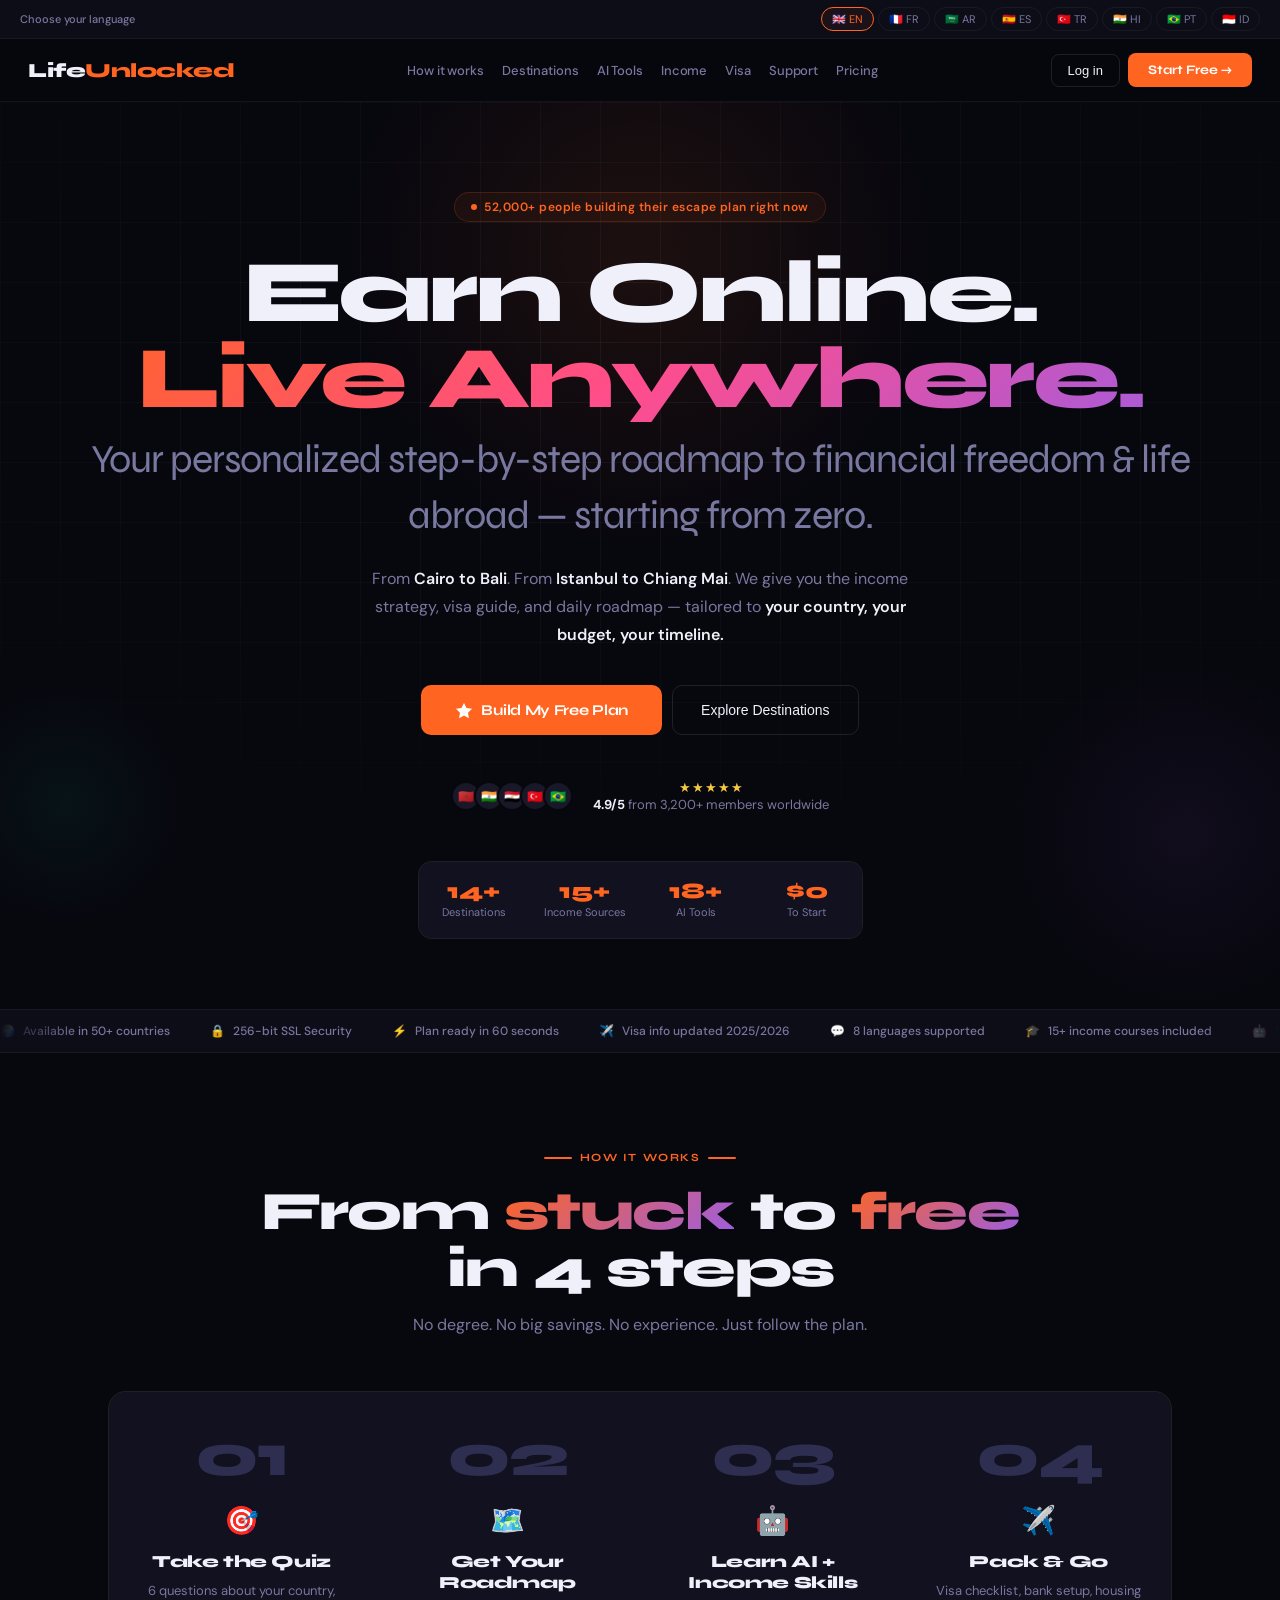
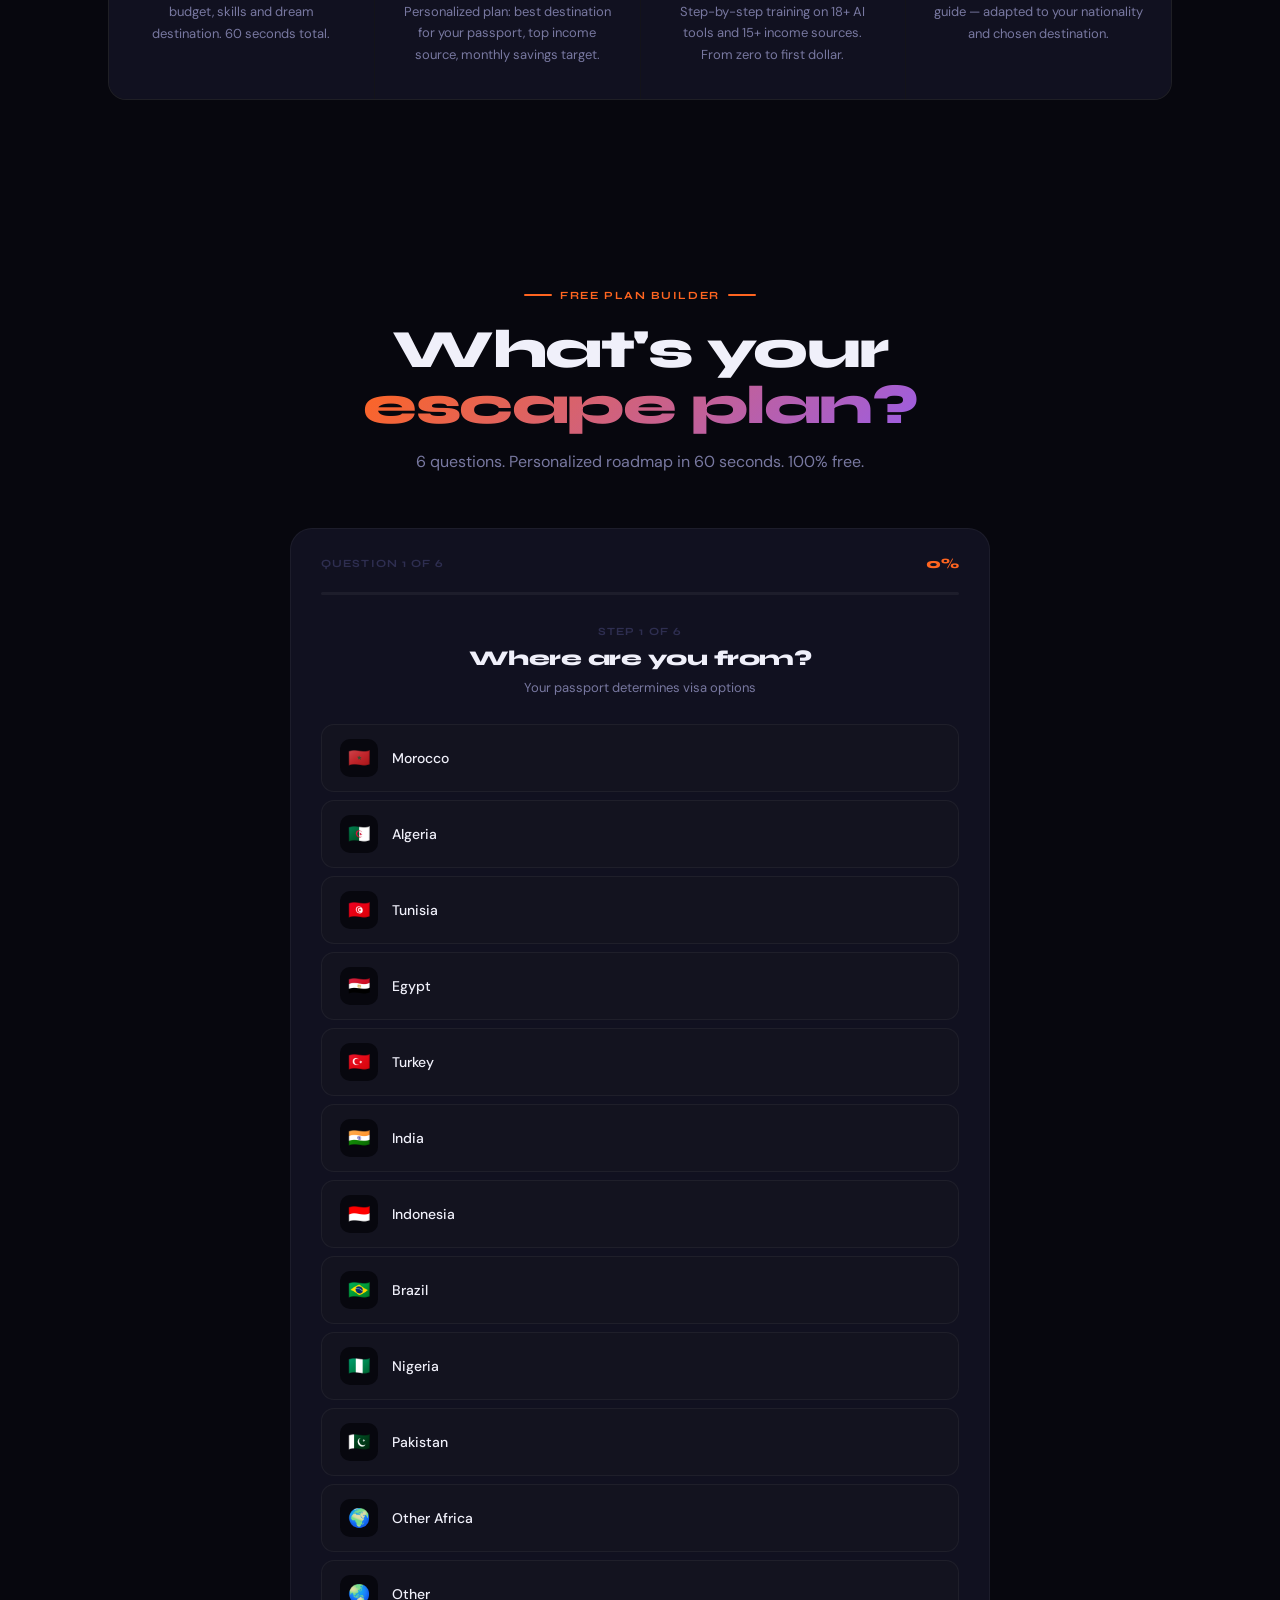
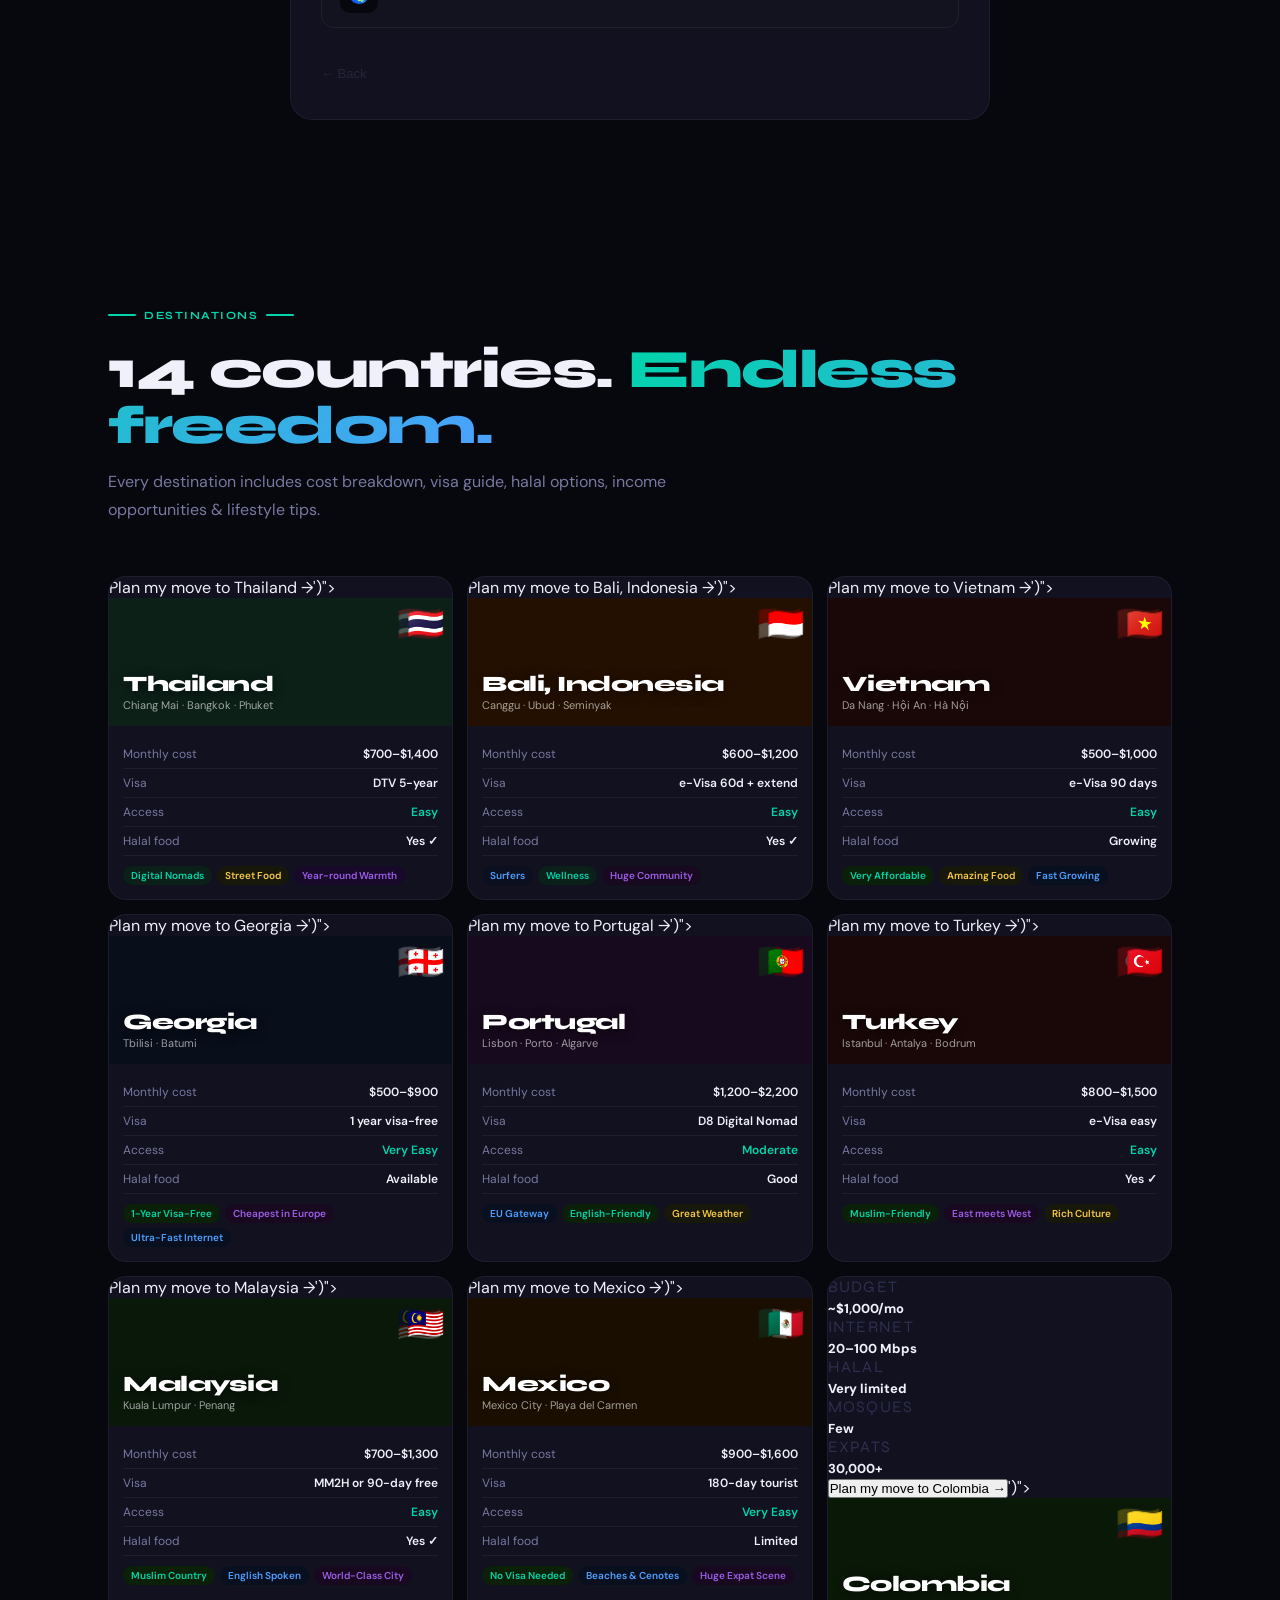
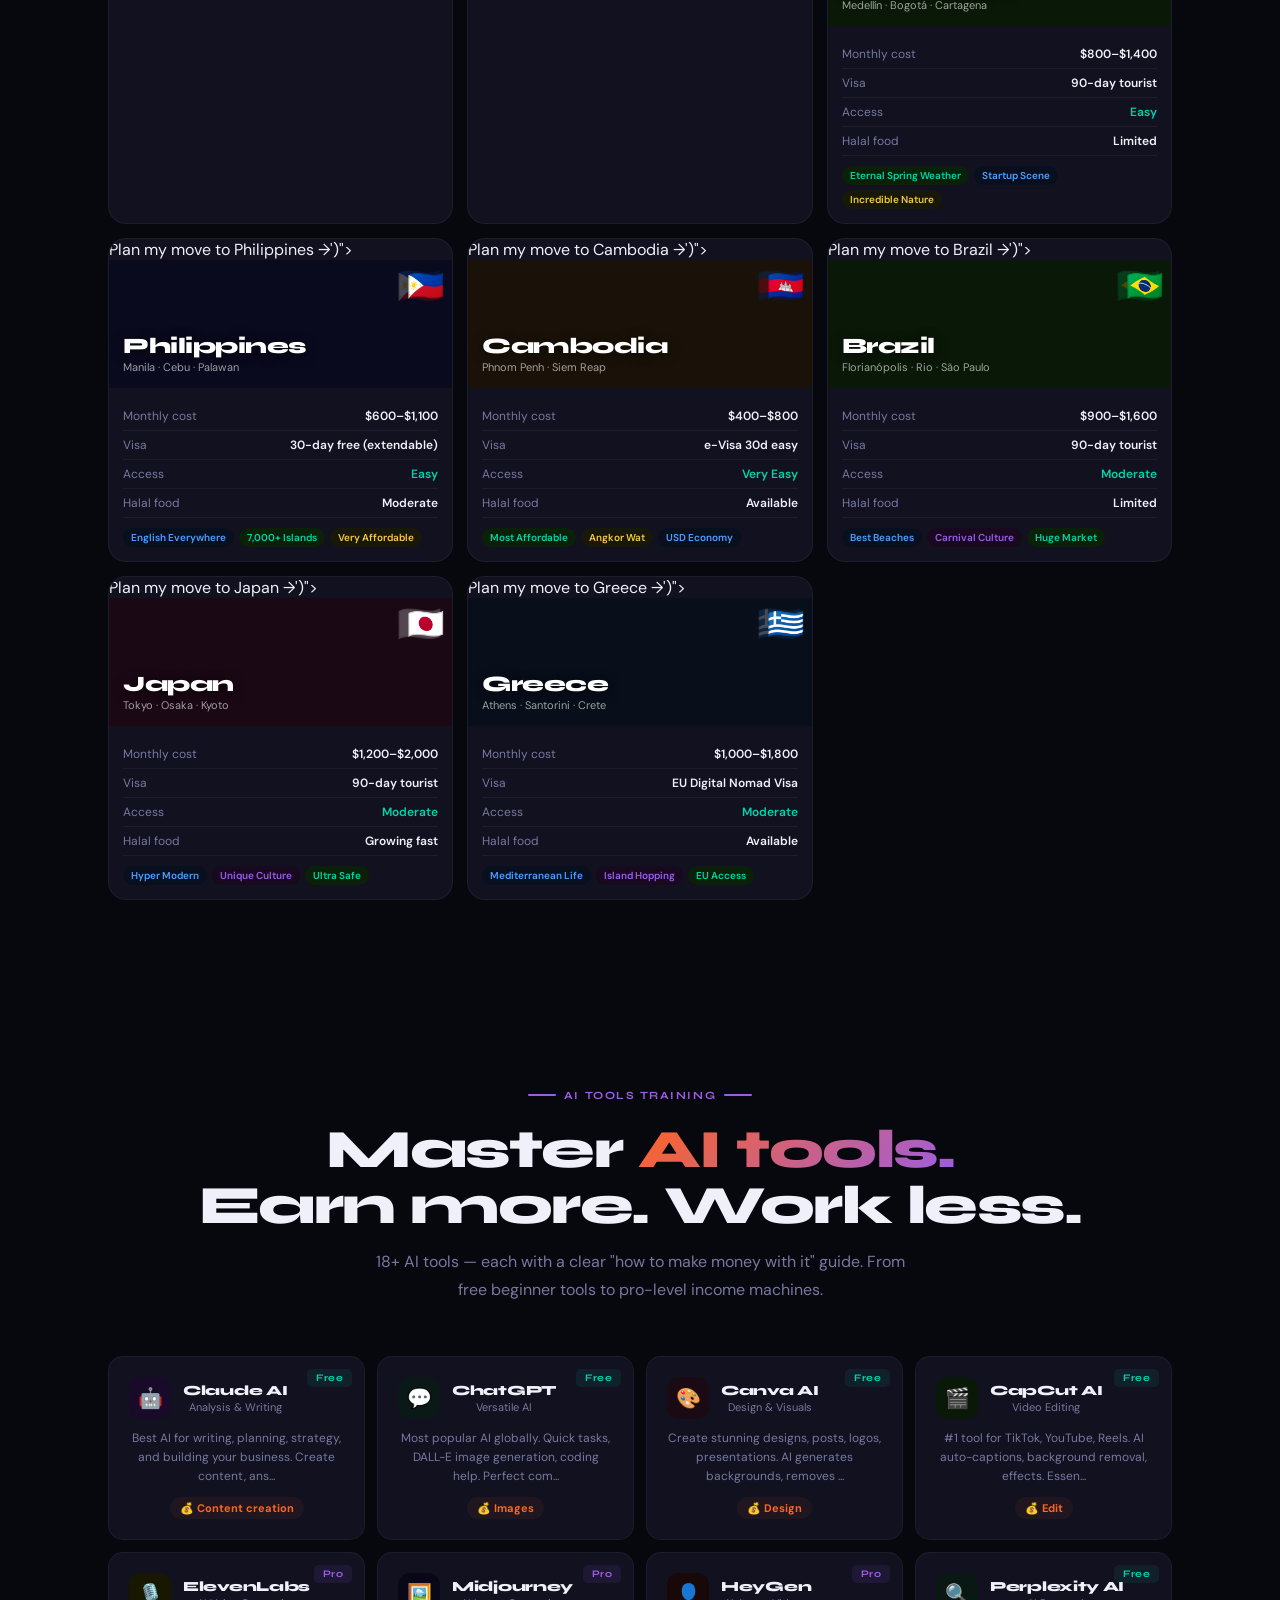
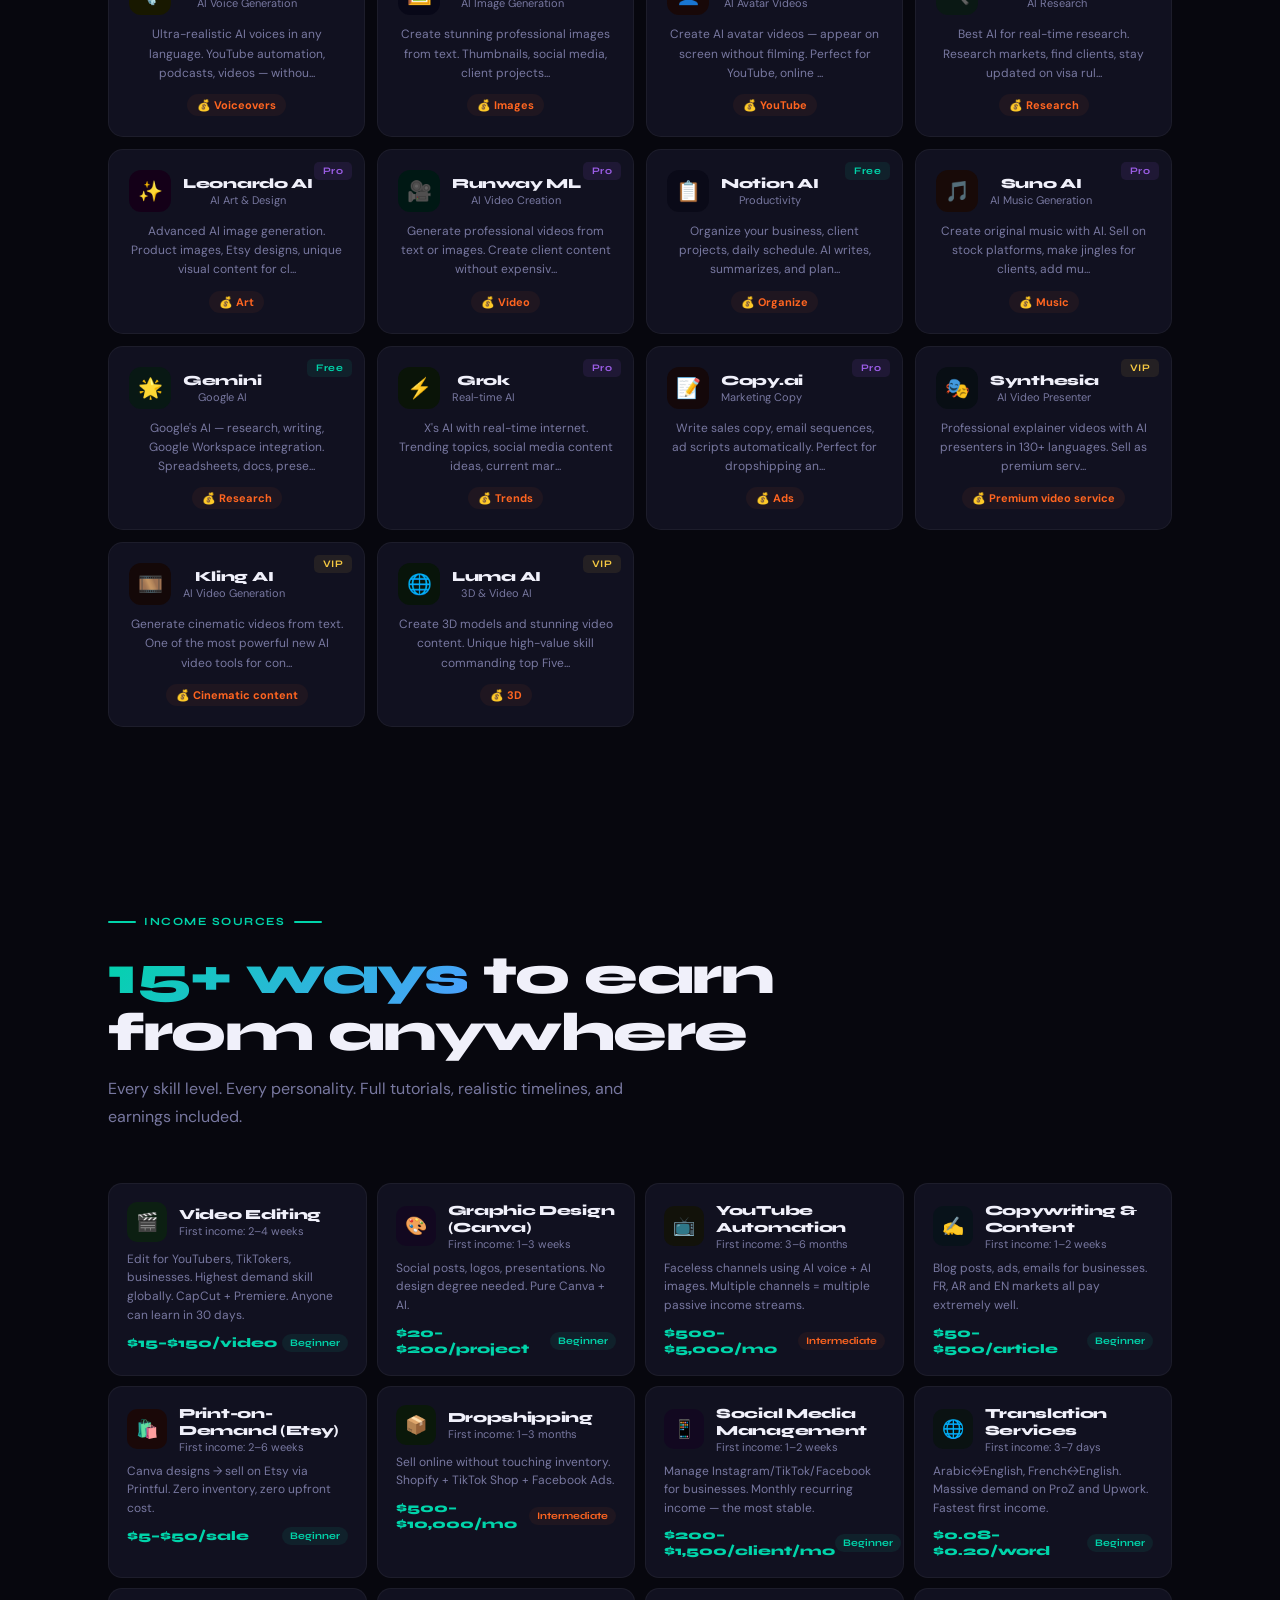
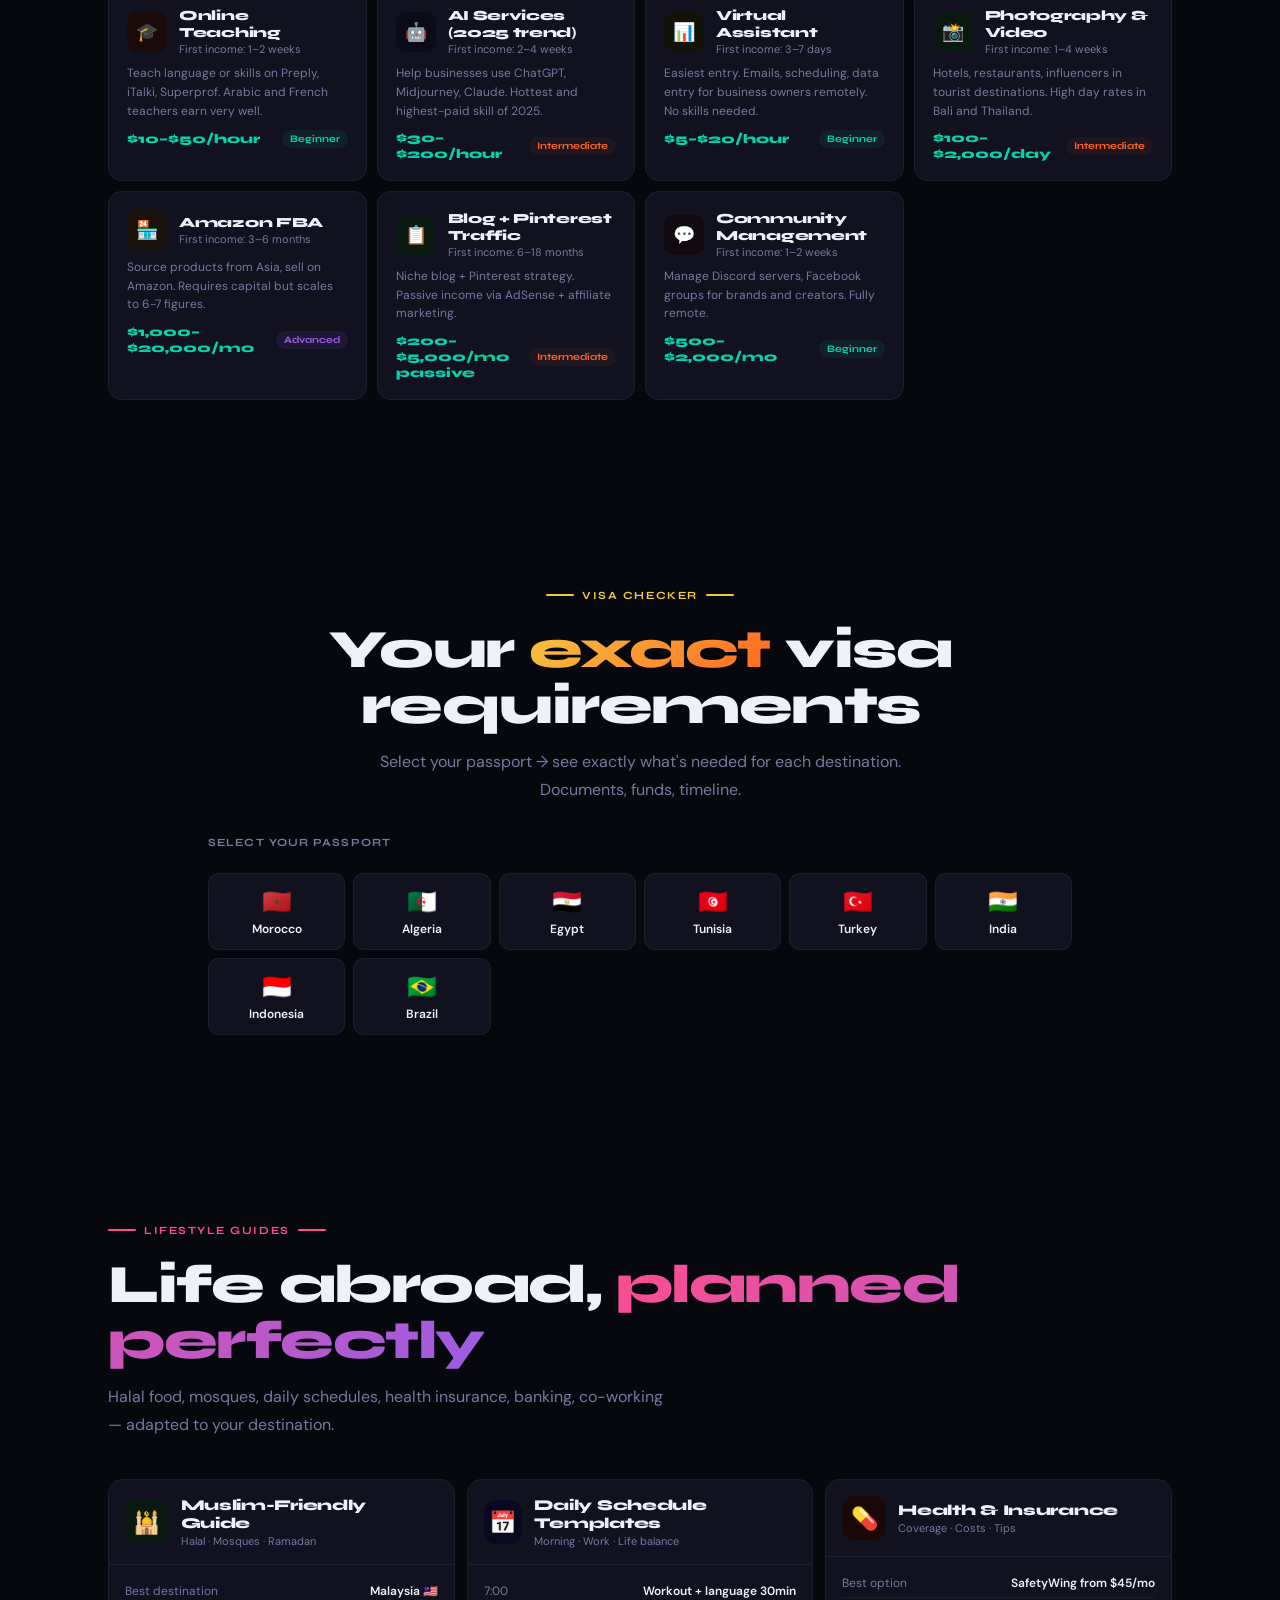
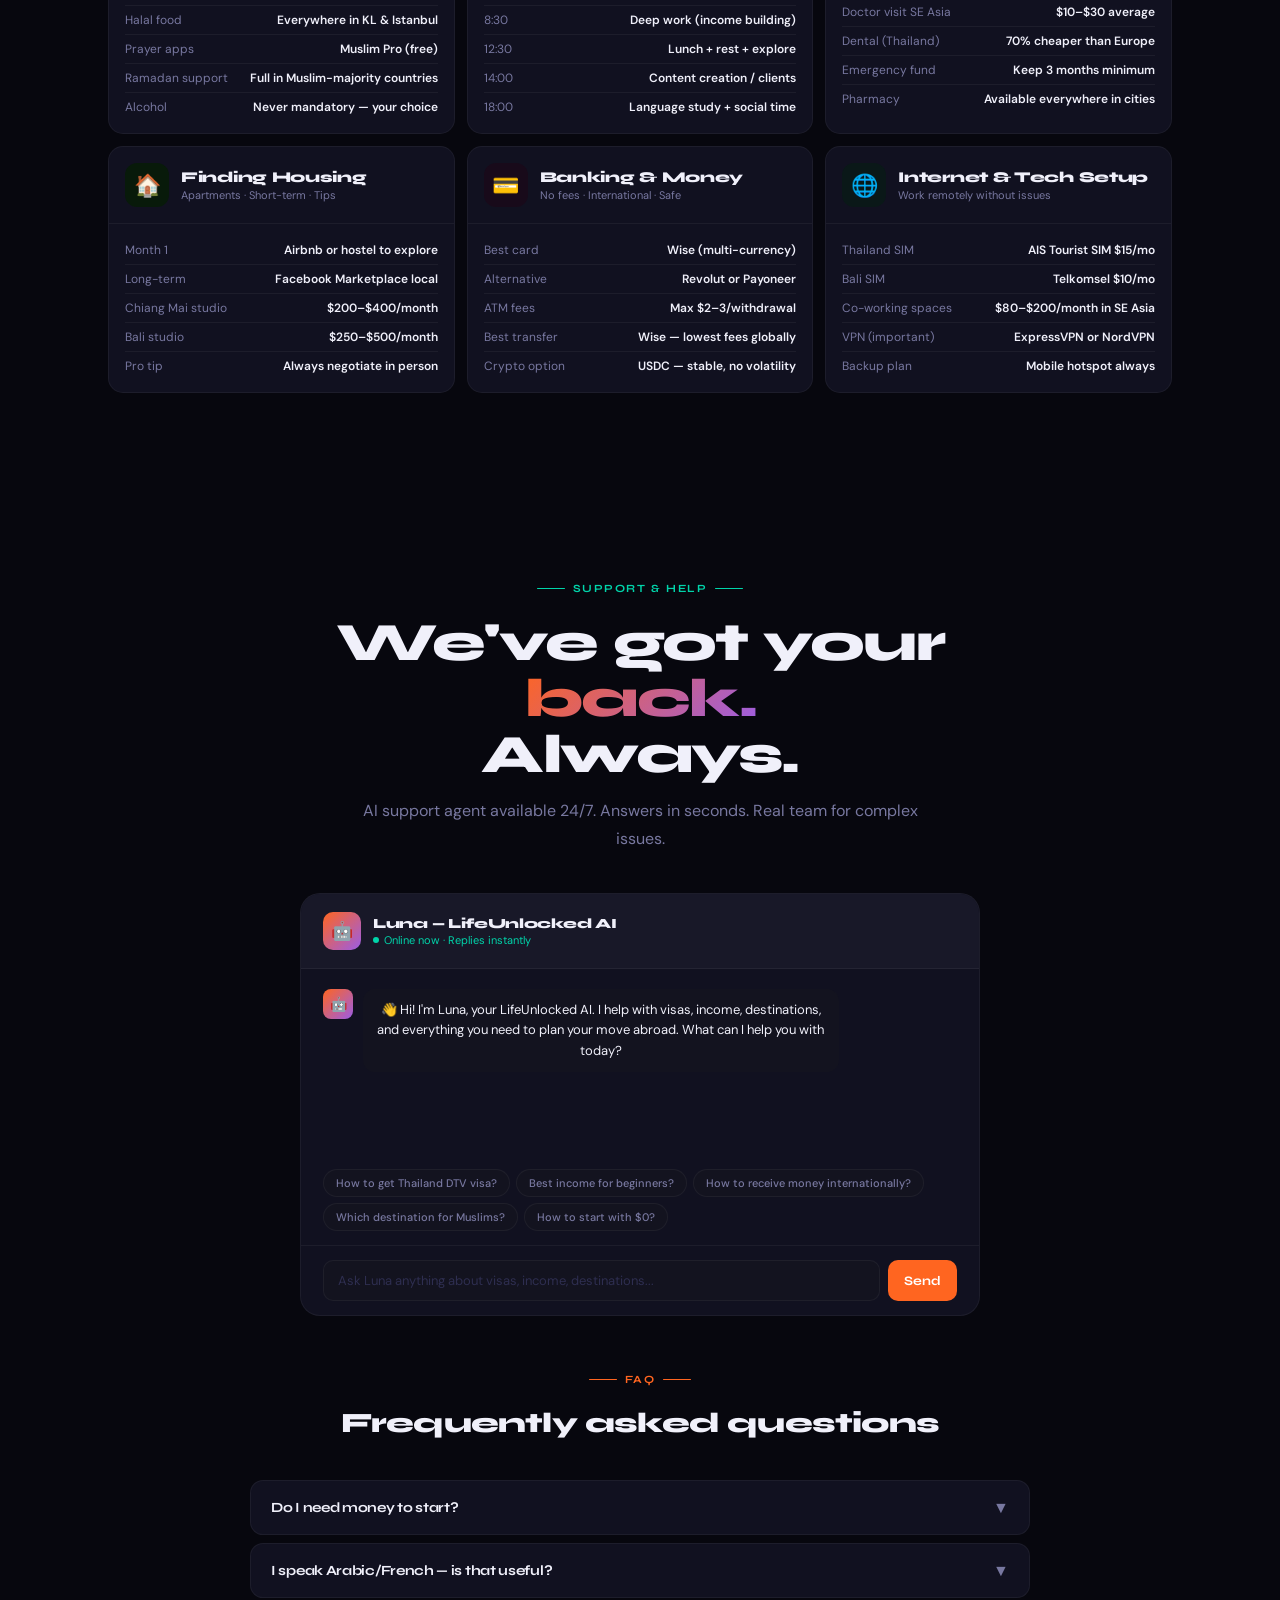
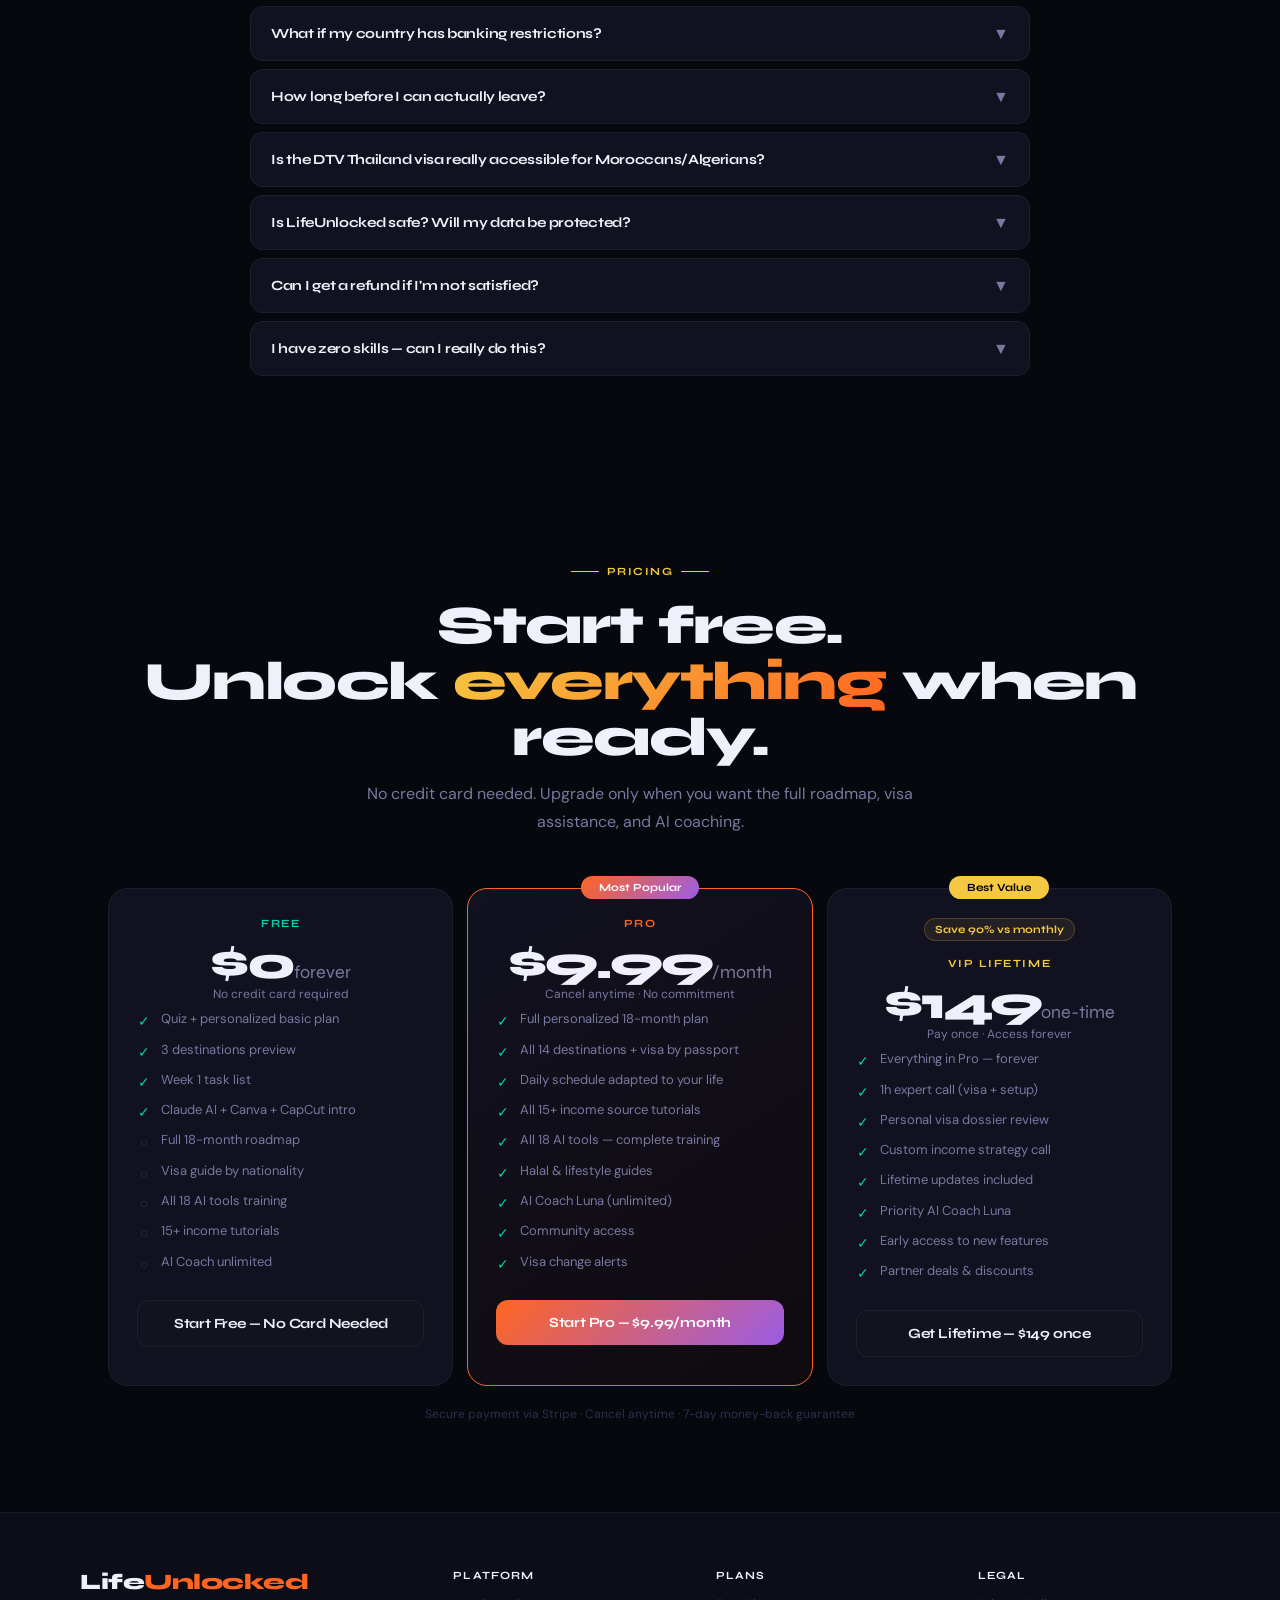
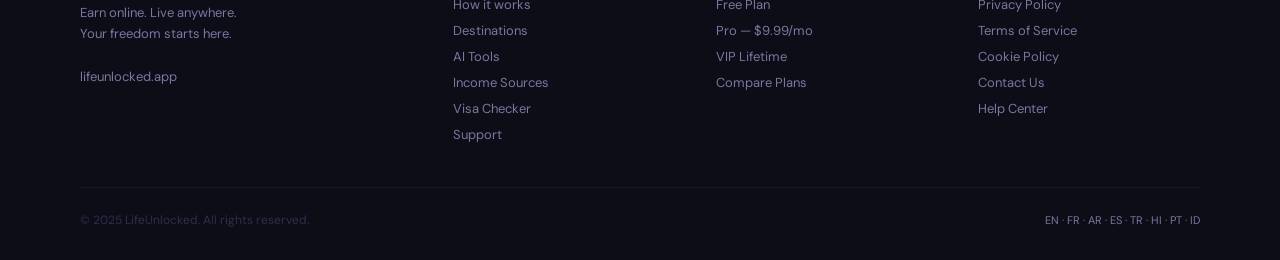
==== index.html @ cdf13550 "Add files via upload" ====
<!DOCTYPE html>
<html lang="en">
<head>
<meta charset="UTF-8">
<meta name="viewport" content="width=device-width, initial-scale=1.0, maximum-scale=1.0">
<title>LifeUnlocked — Earn Online. Live Anywhere.</title>
<link href="https://fonts.googleapis.com/css2?family=Syne:wght@400;500;600;700;800&family=DM+Sans:ital,wght@0,300;0,400;0,500;0,600;1,400&display=swap" rel="stylesheet">
<style>
:root{
--bg:#07070e;--bg2:#0d0d18;--bg3:#13131f;--card:#111120;--card2:#181828;
--b1:rgba(255,255,255,0.05);--b2:rgba(255,255,255,0.1);--b3:rgba(255,255,255,0.18);
--tx:#f0f0fa;--mu:#7878a0;--fa:#2e2e50;
--or:#ff6520;--or2:#e04a00;--or3:rgba(255,101,32,0.1);--or4:rgba(255,101,32,0.06);
--pu:#9b5de5;--pu2:#7c3aed;--pu3:rgba(155,93,229,0.1);
--te:#00d4aa;--te3:rgba(0,212,170,0.08);
--go:#f5c842;--go3:rgba(245,200,66,0.08);
--pk:#ff4d8d;--pk3:rgba(255,77,141,0.08);
--bl:#4d9fff;--bl3:rgba(77,159,255,0.08);
}
*{box-sizing:border-box;margin:0;padding:0;-webkit-tap-highlight-color:transparent}
html{scroll-behavior:smooth}
body{font-family:'DM Sans',sans-serif;background:var(--bg);color:var(--tx);overflow-x:hidden}
::selection{background:var(--or);color:#fff}
::-webkit-scrollbar{width:3px}::-webkit-scrollbar-track{background:var(--bg)}::-webkit-scrollbar-thumb{background:var(--or);border-radius:2px}

@keyframes up{from{opacity:0;transform:translateY(20px)}to{opacity:1;transform:translateY(0)}}
@keyframes pulse{0%,100%{opacity:1;transform:scale(1)}50%{opacity:.5;transform:scale(.94)}}
@keyframes glow{0%,100%{box-shadow:0 0 20px rgba(255,101,32,.25)}50%{box-shadow:0 0 50px rgba(255,101,32,.55)}}
@keyframes scroll{to{transform:translateX(-50%)}}
@keyframes float{0%,100%{transform:translateY(0)}50%{transform:translateY(-6px)}}
@keyframes fadeIn{from{opacity:0}to{opacity:1}}

/* ── LANG BAR ── */
.lb{background:var(--bg2);border-bottom:.5px solid var(--b1);padding:7px 20px;display:flex;align-items:center;justify-content:space-between;gap:8px;flex-wrap:wrap}
.lb-l{font-size:11px;color:var(--mu);font-weight:500}
.lb-btns{display:flex;gap:4px;flex-wrap:wrap}
.lb-btn{background:transparent;border:.5px solid var(--b1);color:var(--mu);padding:4px 10px;border-radius:20px;font-size:11px;cursor:pointer;transition:all .2s;font-family:'DM Sans',sans-serif}
.lb-btn:hover,.lb-btn.on{border-color:var(--or);color:var(--or);background:var(--or4)}

/* ── NAV ── */
nav{position:sticky;top:0;z-index:100;background:rgba(7,7,14,.92);backdrop-filter:blur(24px);border-bottom:.5px solid var(--b1);padding:14px 28px;display:flex;align-items:center;justify-content:space-between;gap:16px}
.n-logo{font-family:'Syne',sans-serif;font-size:20px;font-weight:800;cursor:pointer;letter-spacing:-.5px}
.n-logo .life{color:var(--tx)}.n-logo .ul{color:var(--or)}
.n-links{display:flex;gap:18px}
.n-links a{font-size:13px;color:var(--mu);text-decoration:none;font-weight:500;transition:color .2s;letter-spacing:-.1px}
.n-links a:hover{color:var(--tx)}
.n-right{display:flex;gap:8px;align-items:center}
.n-login{background:transparent;border:.5px solid var(--b2);color:var(--tx);padding:8px 16px;border-radius:8px;font-size:13px;cursor:pointer;font-weight:500;transition:all .2s}
.n-login:hover{border-color:var(--or);color:var(--or)}
.n-cta{background:var(--or);color:#fff;border:none;padding:9px 20px;border-radius:8px;font-size:13px;font-weight:700;cursor:pointer;transition:all .2s;font-family:'Syne',sans-serif;animation:glow 3s infinite}
.n-cta:hover{background:var(--or2);transform:translateY(-1px)}

/* ── HERO ── */
.hero{padding:90px 28px 70px;text-align:center;position:relative;overflow:hidden;min-height:88vh;display:flex;flex-direction:column;align-items:center;justify-content:center}
.h-orb1{position:absolute;width:600px;height:600px;border-radius:50%;background:radial-gradient(circle,rgba(255,101,32,.09) 0%,transparent 70%);top:-150px;left:50%;transform:translateX(-50%);pointer-events:none}
.h-orb2{position:absolute;width:350px;height:350px;border-radius:50%;background:radial-gradient(circle,rgba(155,93,229,.07) 0%,transparent 70%);bottom:0;right:-80px;pointer-events:none}
.h-orb3{position:absolute;width:250px;height:250px;border-radius:50%;background:radial-gradient(circle,rgba(0,212,170,.06) 0%,transparent 70%);bottom:80px;left:-60px;pointer-events:none}
.h-grid{position:absolute;inset:0;background-image:linear-gradient(var(--b1) 1px,transparent 1px),linear-gradient(90deg,var(--b1) 1px,transparent 1px);background-size:60px 60px;mask-image:radial-gradient(ellipse 80% 60% at 50% 30%,black,transparent);pointer-events:none}

.h-badge{display:inline-flex;align-items:center;gap:7px;background:var(--or4);border:.5px solid rgba(255,101,32,.18);padding:6px 16px;border-radius:50px;font-size:12px;color:var(--or);font-weight:600;margin-bottom:28px;animation:up .5s ease both;letter-spacing:.04em}
.h-dot{width:6px;height:6px;border-radius:50%;background:var(--or);animation:pulse 2s infinite}

/* HERO HEADLINE — Big gradient display type */
.h-h1{font-family:'Syne',sans-serif;font-size:clamp(46px,8vw,88px);font-weight:800;line-height:.98;letter-spacing:-3px;margin-bottom:22px;animation:up .5s .1s ease both;position:relative;z-index:1}
.h-h1 .w1{display:block;color:var(--tx)}
.h-h1 .w2{display:block;background:linear-gradient(135deg,var(--or) 0%,var(--pk) 50%,var(--pu) 100%);-webkit-background-clip:text;-webkit-text-fill-color:transparent;background-clip:text}
.h-h1 .w3{display:block;font-size:.45em;font-weight:400;color:var(--mu);letter-spacing:-1px;margin-top:10px;-webkit-text-fill-color:var(--mu);line-height:1.4}

.h-sub{font-size:16px;color:var(--mu);line-height:1.75;max-width:560px;margin:0 auto 36px;animation:up .5s .2s ease both;position:relative;z-index:1}
.h-sub strong{color:var(--tx);font-weight:600}

.h-btns{display:flex;gap:10px;justify-content:center;flex-wrap:wrap;margin-bottom:44px;animation:up .5s .3s ease both;position:relative;z-index:1}
.btn-or{background:var(--or);color:#fff;border:none;padding:16px 34px;border-radius:10px;font-size:15px;font-weight:700;cursor:pointer;font-family:'Syne',sans-serif;letter-spacing:-.3px;transition:all .25s;display:inline-flex;align-items:center;gap:8px}
.btn-or:hover{background:var(--or2);transform:translateY(-2px)}
.btn-ghost{background:transparent;color:var(--tx);border:.5px solid var(--b2);padding:16px 28px;border-radius:10px;font-size:14px;font-weight:500;cursor:pointer;transition:all .25s}
.btn-ghost:hover{border-color:var(--or);color:var(--or);background:var(--or4)}

.h-proof{display:flex;align-items:center;justify-content:center;gap:20px;flex-wrap:wrap;margin-bottom:48px;animation:up .5s .4s ease both;position:relative;z-index:1}
.avs{display:flex}.av{width:30px;height:30px;border-radius:50%;border:2px solid var(--bg);margin-left:-7px;font-size:13px;display:flex;align-items:center;justify-content:center;background:var(--card2)}.av:first-child{margin-left:0}
.proof-t{font-size:13px;color:var(--mu)}.proof-t strong{color:var(--tx)}
.stars{color:var(--go);font-size:13px;letter-spacing:1px}

.h-stats{display:grid;grid-template-columns:repeat(4,1fr);gap:1px;background:var(--b1);border:.5px solid var(--b1);border-radius:14px;overflow:hidden;max-width:580px;margin:0 auto;animation:up .5s .5s ease both;position:relative;z-index:1}
.hs{background:var(--card);padding:18px 14px;text-align:center}
.hs-n{font-family:'Syne',sans-serif;font-size:22px;font-weight:800;color:var(--or);line-height:1}
.hs-l{font-size:11px;color:var(--mu);margin-top:3px;line-height:1.3}

/* ── TRUST SCROLL ── */
.ts-wrap{background:var(--bg2);border-top:.5px solid var(--b1);border-bottom:.5px solid var(--b1);padding:13px 0;overflow:hidden;position:relative}
.ts-wrap::before,.ts-wrap::after{content:'';position:absolute;top:0;bottom:0;width:80px;z-index:2}
.ts-wrap::before{left:0;background:linear-gradient(90deg,var(--bg2),transparent)}
.ts-wrap::after{right:0;background:linear-gradient(-90deg,var(--bg2),transparent)}
.ts-inner{display:flex;gap:40px;animation:scroll 25s linear infinite;width:max-content}
.ts-item{display:flex;align-items:center;gap:8px;font-size:12px;color:var(--mu);white-space:nowrap;font-weight:500}

/* ── SECTIONS ── */
.sec{padding:90px 28px;max-width:1120px;margin:0 auto}
.sec-c{text-align:center}

/* SECTION LABELS — custom styled */
.sec-label{display:inline-flex;align-items:center;gap:8px;margin-bottom:20px}
.sec-label-line{width:28px;height:1.5px;background:currentColor;border-radius:1px}
.sec-label-text{font-family:'Syne',sans-serif;font-size:11px;font-weight:700;letter-spacing:.14em;text-transform:uppercase}
.sl-or{color:var(--or)}.sl-te{color:var(--te)}.sl-pu{color:var(--pu)}.sl-go{color:var(--go)}.sl-pk{color:var(--pk)}

/* SECTION HEADINGS — display style */
.sec-h{font-family:'Syne',sans-serif;font-size:clamp(32px,5vw,54px);font-weight:800;line-height:1.04;letter-spacing:-1.5px;color:var(--tx);margin-bottom:14px}
.sec-h em{font-style:normal;background:linear-gradient(135deg,var(--or),var(--pu));-webkit-background-clip:text;-webkit-text-fill-color:transparent;background-clip:text}
.sec-h .te{background:linear-gradient(135deg,var(--te),var(--bl));-webkit-background-clip:text;-webkit-text-fill-color:transparent;background-clip:text}
.sec-h .go{background:linear-gradient(135deg,var(--go),var(--or));-webkit-background-clip:text;-webkit-text-fill-color:transparent;background-clip:text}
.sec-h .pk{background:linear-gradient(135deg,var(--pk),var(--pu));-webkit-background-clip:text;-webkit-text-fill-color:transparent;background-clip:text}
.sec-sub{font-size:16px;color:var(--mu);line-height:1.75;max-width:560px}
.sec-sub.c{margin:0 auto}

/* ── HOW IT WORKS ── */
.steps{display:grid;grid-template-columns:repeat(auto-fit,minmax(220px,1fr));gap:1px;margin-top:52px;background:var(--b1);border:.5px solid var(--b1);border-radius:18px;overflow:hidden}
.step{background:var(--card);padding:34px 26px;position:relative;overflow:hidden;transition:background .3s}
.step::after{content:'';position:absolute;top:0;left:0;right:0;height:2px;background:linear-gradient(90deg,var(--or),var(--pu));opacity:0;transition:opacity .3s}
.step:hover{background:var(--card2)}.step:hover::after{opacity:1}
.step-idx{font-family:'Syne',sans-serif;font-size:60px;font-weight:800;color:var(--fa);line-height:1;margin-bottom:16px;letter-spacing:-2px}
.step-ico{font-size:28px;margin-bottom:12px;display:block;animation:float 4s ease-in-out infinite}
.step-t{font-family:'Syne',sans-serif;font-size:17px;font-weight:800;color:var(--tx);margin-bottom:8px;letter-spacing:-.4px}
.step-d{font-size:13px;color:var(--mu);line-height:1.65}

/* ── QUIZ ── */
.q-shell{background:var(--card);border:.5px solid var(--b1);border-radius:22px;overflow:hidden;margin-top:52px;max-width:700px;margin-left:auto;margin-right:auto}
.q-top{padding:26px 30px 0}
.q-prog-wrap{height:3px;background:var(--b1);border-radius:2px;margin-top:20px}
.q-prog-fill{height:100%;background:linear-gradient(90deg,var(--or),var(--pu));border-radius:2px;transition:width .4s}
.q-body{padding:30px}
.q-step-lbl{font-family:'Syne',sans-serif;font-size:11px;font-weight:700;color:var(--fa);text-transform:uppercase;letter-spacing:.1em;margin-bottom:8px}
.q-text{font-family:'Syne',sans-serif;font-size:21px;font-weight:800;color:var(--tx);line-height:1.25;margin-bottom:6px;letter-spacing:-.5px}
.q-hint{font-size:13px;color:var(--mu);margin-bottom:26px;line-height:1.5}
.q-opts{display:grid;gap:8px}
.q-opt{background:var(--bg3);border:.5px solid var(--b1);border-radius:13px;padding:14px 18px;display:flex;align-items:center;gap:14px;cursor:pointer;text-align:left;color:var(--tx);font-size:14px;font-weight:500;transition:all .2s;font-family:'DM Sans',sans-serif;width:100%}
.q-opt:hover{border-color:var(--or);background:var(--or4)}
.q-opt.sel{border-color:var(--or);background:var(--or4);color:var(--or)}
.q-ico{width:38px;height:38px;border-radius:10px;background:var(--bg);display:flex;align-items:center;justify-content:center;font-size:18px;min-width:38px;transition:background .2s}
.q-opt.sel .q-ico{background:var(--or3)}
.q-foot{padding:0 30px 30px;display:flex;align-items:center;justify-content:space-between}
.q-back-btn{background:transparent;border:none;color:var(--mu);font-size:13px;cursor:pointer;font-weight:500;padding:8px 0;transition:color .2s}
.q-back-btn:hover{color:var(--tx)}

/* ── RESULT ── */
.res-shell{background:var(--card);border:.5px solid var(--b1);border-radius:22px;overflow:hidden;margin-top:52px;max-width:700px;margin-left:auto;margin-right:auto}
.res-top{padding:26px 30px;display:flex;align-items:center;gap:16px;background:linear-gradient(135deg,rgba(255,101,32,.15),rgba(155,93,229,.1));border-bottom:.5px solid var(--b1)}
.res-ico{width:54px;height:54px;border-radius:14px;background:var(--or3);border:.5px solid rgba(255,101,32,.2);display:flex;align-items:center;justify-content:center;font-size:24px}
.res-h{font-family:'Syne',sans-serif;font-size:20px;font-weight:800;color:var(--tx);letter-spacing:-.4px}
.res-sh{font-size:13px;color:var(--mu);margin-top:2px}
.res-body{padding:26px 30px}
.res-grid{display:grid;grid-template-columns:1fr 1fr;gap:10px;margin-bottom:22px}
.ri{background:var(--bg3);border-radius:12px;padding:14px}
.ri-l{font-size:10px;color:var(--fa);text-transform:uppercase;letter-spacing:.1em;font-weight:700;margin-bottom:5px;font-family:'Syne',sans-serif}
.ri-v{font-family:'Syne',sans-serif;font-size:14px;font-weight:800;color:var(--tx);letter-spacing:-.3px}
.ri-v.ok{color:var(--te)}
.acts-t{font-family:'Syne',sans-serif;font-size:11px;font-weight:700;color:var(--mu);text-transform:uppercase;letter-spacing:.1em;margin-bottom:10px}
.act{display:flex;align-items:flex-start;gap:12px;padding:11px;background:var(--bg3);border-radius:11px;margin-bottom:7px}
.act-n{width:24px;height:24px;border-radius:7px;background:var(--or3);color:var(--or);font-size:12px;font-weight:800;display:flex;align-items:center;justify-content:center;min-width:24px;font-family:'Syne',sans-serif}
.act-t{font-size:13px;color:var(--mu);line-height:1.5}
.unlock{background:var(--pu3);border:.5px solid rgba(155,93,229,.2);border-radius:14px;padding:22px;margin-top:22px}
.unlock-t{font-family:'Syne',sans-serif;font-size:16px;font-weight:800;color:var(--pu);margin-bottom:4px;letter-spacing:-.4px}
.unlock-sub{font-size:13px;color:var(--mu);margin-bottom:16px;line-height:1.55}

/* ── DESTINATIONS ── */
.dg{display:grid;grid-template-columns:repeat(auto-fill,minmax(290px,1fr));gap:14px;margin-top:52px}
.dc{background:var(--card);border:.5px solid var(--b1);border-radius:18px;overflow:hidden;cursor:pointer;transition:all .3s}
.dc:hover{border-color:var(--b2);transform:translateY(-4px)}
.dc-img{height:128px;display:flex;align-items:flex-end;padding:14px;position:relative;overflow:hidden}
.dc-f{position:absolute;right:10px;top:8px;font-size:36px;line-height:1;opacity:.25}
.dc-fm{position:absolute;right:8px;top:6px;font-size:30px}
.dc-name{font-family:'Syne',sans-serif;font-size:22px;font-weight:800;color:#fff;text-shadow:0 2px 12px rgba(0,0,0,.6);position:relative;z-index:1;letter-spacing:-.5px}
.dc-city{font-size:11px;color:rgba(255,255,255,.6);margin-top:1px}
.dc-body{padding:14px}
.dc-row{display:flex;justify-content:space-between;padding:6px 0;border-bottom:.5px solid var(--b1);font-size:12px}
.dc-row:last-of-type{border:none;padding-bottom:0}
.dc-l{color:var(--mu)}.dc-r{color:var(--tx);font-weight:600}.dc-r.ok{color:var(--te)}
.dc-tags{display:flex;gap:5px;flex-wrap:wrap;margin-top:10px}
.dtag{font-size:10px;padding:3px 8px;border-radius:20px;font-weight:600}

/* ── AI TOOLS ── */
.ag{display:grid;grid-template-columns:repeat(auto-fill,minmax(250px,1fr));gap:12px;margin-top:52px}
.ac{background:var(--card);border:.5px solid var(--b1);border-radius:15px;padding:20px;transition:all .25s;cursor:pointer;position:relative;overflow:hidden}
.ac::before{content:'';position:absolute;inset:0;opacity:0;background:linear-gradient(135deg,var(--or4),var(--pu3));transition:opacity .3s;pointer-events:none}
.ac:hover{border-color:var(--b2);transform:translateY(-2px)}.ac:hover::before{opacity:1}
.ac-plan{position:absolute;top:12px;right:12px;font-size:10px;font-weight:700;padding:3px 9px;border-radius:5px;z-index:1;font-family:'Syne',sans-serif;letter-spacing:.04em}
.pl-free{background:var(--te3);color:var(--te)}.pl-pro{background:var(--pu3);color:var(--pu)}.pl-vip{background:var(--go3);color:var(--go)}
.ac-top{display:flex;align-items:center;gap:12px;margin-bottom:10px;position:relative;z-index:1}
.ac-ico{width:42px;height:42px;border-radius:12px;display:flex;align-items:center;justify-content:center;font-size:20px;min-width:42px}
.ac-name{font-family:'Syne',sans-serif;font-size:14px;font-weight:800;color:var(--tx);letter-spacing:-.3px}
.ac-cat{font-size:11px;color:var(--mu);margin-top:1px}
.ac-desc{font-size:12px;color:var(--mu);line-height:1.6;margin-bottom:10px;position:relative;z-index:1}
.ac-earn{font-size:11px;font-weight:700;color:var(--or);background:var(--or4);padding:4px 10px;border-radius:20px;display:inline-block;position:relative;z-index:1}

/* ── INCOME ── */
.ig{display:grid;grid-template-columns:repeat(auto-fill,minmax(255px,1fr));gap:10px;margin-top:52px}
.ic{background:var(--card);border:.5px solid var(--b1);border-radius:14px;padding:18px;transition:all .25s;cursor:pointer}
.ic:hover{border-color:var(--b2);background:var(--card2)}
.ic-top{display:flex;align-items:center;gap:12px;margin-bottom:8px}
.ic-ico{width:40px;height:40px;border-radius:10px;display:flex;align-items:center;justify-content:center;font-size:18px;min-width:40px}
.ic-name{font-family:'Syne',sans-serif;font-size:14px;font-weight:800;color:var(--tx);letter-spacing:-.3px}
.ic-sp{font-size:11px;color:var(--mu);margin-top:1px}
.ic-desc{font-size:12px;color:var(--mu);line-height:1.55;margin-bottom:10px}
.ic-bot{display:flex;align-items:center;justify-content:space-between}
.ic-r{font-family:'Syne',sans-serif;font-weight:800;color:var(--te);font-size:13px}
.ic-lv{font-size:10px;font-weight:700;padding:3px 8px;border-radius:20px;font-family:'Syne',sans-serif}
.lv-e{background:var(--te3);color:var(--te)}.lv-m{background:var(--or4);color:var(--or)}.lv-h{background:var(--pu3);color:var(--pu)}

/* ── VISA ── */
.vc-grid{display:grid;grid-template-columns:repeat(auto-fill,minmax(130px,1fr));gap:8px;margin-top:24px}
.vc{background:var(--card);border:.5px solid var(--b1);border-radius:11px;padding:12px;text-align:center;cursor:pointer;transition:all .2s}
.vc:hover,.vc.on{border-color:var(--or);background:var(--or4)}
.vc-fl{font-size:24px;margin-bottom:4px}.vc-nm{font-size:12px;font-weight:600;color:var(--tx)}
.vr{background:var(--card);border:.5px solid var(--b1);border-radius:16px;padding:22px;margin-top:16px;display:none}
.vr.show{display:block}
.vdg{display:grid;grid-template-columns:repeat(auto-fill,minmax(210px,1fr));gap:10px;margin-top:14px}
.vdc{background:var(--bg3);border-radius:12px;padding:14px}
.vdc-name{font-family:'Syne',sans-serif;font-size:14px;font-weight:800;color:var(--tx);margin-bottom:9px;letter-spacing:-.3px}
.vr-row{display:flex;justify-content:space-between;font-size:12px;padding:5px 0;border-bottom:.5px solid var(--b1)}
.vr-row:last-child{border:none}
.vr-l{color:var(--mu)}.vr-r{color:var(--tx);font-weight:600;text-align:right;max-width:58%;font-size:11px}
.vr-ok{color:var(--te)}.vr-md{color:var(--or)}.vr-hd{color:var(--pk)}

/* ── LIFESTYLE ── */
.lsg{display:grid;grid-template-columns:repeat(auto-fill,minmax(270px,1fr));gap:12px;margin-top:40px}
.lsc{background:var(--card);border:.5px solid var(--b1);border-radius:15px;overflow:hidden;cursor:pointer;transition:all .3s}
.lsc:hover{border-color:var(--b2);transform:translateY(-3px)}
.lsc-top{padding:16px;display:flex;align-items:center;gap:12px;border-bottom:.5px solid var(--b1)}
.lsc-ico{width:44px;height:44px;border-radius:12px;display:flex;align-items:center;justify-content:center;font-size:22px}
.lsc-name{font-family:'Syne',sans-serif;font-size:15px;font-weight:800;color:var(--tx);letter-spacing:-.3px}
.lsc-sub{font-size:11px;color:var(--mu);margin-top:2px}
.lsc-rows{padding:12px 16px}
.lsc-row{display:flex;justify-content:space-between;font-size:12px;padding:6px 0;border-bottom:.5px solid var(--b1)}
.lsc-row:last-child{border:none}
.lsc-l{color:var(--mu)}.lsc-r{color:var(--tx);font-weight:600}

/* ── PRICING ── */
.pg{display:grid;grid-template-columns:repeat(auto-fit,minmax(255px,1fr));gap:14px;margin-top:52px}
.pc{background:var(--card);border:.5px solid var(--b1);border-radius:20px;padding:28px;position:relative;transition:all .3s}
.pc:hover{border-color:var(--b2)}
.pc.feat{border-color:var(--or);background:linear-gradient(145deg,var(--card),rgba(255,101,32,.04))}
.pc-badge{position:absolute;top:-13px;left:50%;transform:translateX(-50%);background:linear-gradient(135deg,var(--or),var(--pu));color:#fff;font-size:11px;font-weight:700;padding:5px 18px;border-radius:50px;font-family:'Syne',sans-serif;white-space:nowrap}
.pc-plan{font-family:'Syne',sans-serif;font-size:11px;font-weight:700;color:var(--mu);text-transform:uppercase;letter-spacing:.14em;margin-bottom:10px}
.pc-amt{font-family:'Syne',sans-serif;font-size:46px;font-weight:800;color:var(--tx);line-height:1;letter-spacing:-2px}
.pc-amt span{font-size:18px;color:var(--mu);font-weight:400;letter-spacing:0}
.pc-period{font-size:12px;color:var(--mu);margin-bottom:8px}
.promo{background:var(--go3);border:.5px solid rgba(245,200,66,.2);color:var(--go);font-size:11px;font-weight:700;padding:4px 10px;border-radius:20px;display:inline-block;margin-bottom:16px;font-family:'Syne',sans-serif}
.pc-feats{list-style:none;margin-bottom:26px;display:flex;flex-direction:column;gap:9px}
.pc-feats li{display:flex;align-items:flex-start;gap:10px;font-size:13px;color:var(--mu);line-height:1.45}
.pok{color:var(--te);font-size:14px;margin-top:1px;min-width:14px}
.pno{color:var(--fa);font-size:14px;margin-top:1px;min-width:14px}
.pc-btn{width:100%;padding:14px;border-radius:12px;border:none;font-size:14px;font-weight:700;cursor:pointer;font-family:'Syne',sans-serif;transition:all .25s;letter-spacing:-.2px}
.pb-main{background:linear-gradient(135deg,var(--or),var(--pu));color:#fff}
.pb-main:hover{opacity:.9;transform:translateY(-1px)}
.pb-ghost{background:var(--bg3);color:var(--tx);border:.5px solid var(--b1)}
.pb-ghost:hover{border-color:var(--or);color:var(--or)}

/* ── SUPPORT / FAQ ── */
.faq-grid{display:grid;gap:8px;margin-top:40px;max-width:780px;margin-left:auto;margin-right:auto}
.faq-item{background:var(--card);border:.5px solid var(--b1);border-radius:13px;overflow:hidden;cursor:pointer;transition:all .2s}
.faq-item:hover{border-color:var(--b2)}
.faq-item.open{border-color:var(--or)}
.faq-q{padding:16px 20px;display:flex;align-items:center;justify-content:space-between;gap:12px}
.faq-q-text{font-family:'Syne',sans-serif;font-size:14px;font-weight:700;color:var(--tx);letter-spacing:-.3px}
.faq-arrow{color:var(--mu);font-size:16px;transition:transform .3s;min-width:16px}
.faq-item.open .faq-arrow{transform:rotate(180deg);color:var(--or)}
.faq-ans{max-height:0;overflow:hidden;transition:max-height .35s ease}
.faq-item.open .faq-ans{max-height:200px}
.faq-ans-inner{padding:0 20px 16px;font-size:13px;color:var(--mu);line-height:1.7;border-top:.5px solid var(--b1)}

/* ── AI SUPPORT CHAT ── */
.chat-wrap{background:var(--card);border:.5px solid var(--b1);border-radius:20px;overflow:hidden;margin-top:40px;max-width:680px;margin-left:auto;margin-right:auto}
.chat-head{padding:18px 22px;border-bottom:.5px solid var(--b1);display:flex;align-items:center;gap:12px;background:var(--card2)}
.chat-ava{width:38px;height:38px;border-radius:10px;background:linear-gradient(135deg,var(--or),var(--pu));display:flex;align-items:center;justify-content:center;font-size:18px}
.chat-agent-name{font-family:'Syne',sans-serif;font-size:14px;font-weight:800;color:var(--tx);letter-spacing:-.3px}
.chat-agent-status{font-size:11px;color:var(--te);margin-top:1px;display:flex;align-items:center;gap:5px}
.online-dot{width:6px;height:6px;border-radius:50%;background:var(--te);animation:pulse 2s infinite}
.chat-msgs{padding:20px 22px;display:flex;flex-direction:column;gap:12px;min-height:200px;max-height:320px;overflow-y:auto}
.msg{display:flex;gap:10px;align-items:flex-start}
.msg.user{flex-direction:row-reverse}
.msg-ava{width:30px;height:30px;border-radius:8px;display:flex;align-items:center;justify-content:center;font-size:14px;min-width:30px}
.msg-ava.ai{background:linear-gradient(135deg,var(--or),var(--pu))}
.msg-ava.hu{background:var(--bg3)}
.msg-bubble{background:var(--bg3);border-radius:12px;padding:11px 14px;font-size:13px;color:var(--tx);line-height:1.55;max-width:75%}
.msg.user .msg-bubble{background:var(--or3);color:var(--tx)}
.chat-input-wrap{padding:14px 22px;border-top:.5px solid var(--b1);display:flex;gap:8px}
.chat-input{flex:1;background:var(--bg3);border:.5px solid var(--b1);border-radius:10px;padding:11px 14px;font-size:13px;color:var(--tx);font-family:'DM Sans',sans-serif;outline:none;transition:border-color .2s}
.chat-input:focus{border-color:var(--or)}
.chat-input::placeholder{color:var(--fa)}
.chat-send{background:var(--or);color:#fff;border:none;border-radius:10px;padding:11px 16px;font-size:13px;cursor:pointer;font-weight:700;transition:all .2s;font-family:'Syne',sans-serif}
.chat-send:hover{background:var(--or2)}
.quick-btns{padding:0 22px 14px;display:flex;gap:6px;flex-wrap:wrap}
.q-chip{background:var(--bg3);border:.5px solid var(--b1);color:var(--mu);padding:6px 12px;border-radius:20px;font-size:11px;cursor:pointer;transition:all .2s;font-weight:500}
.q-chip:hover{border-color:var(--or);color:var(--or);background:var(--or4)}

/* ── MODAL ── */
.overlay{display:none;position:fixed;inset:0;background:rgba(0,0,0,.85);z-index:200;align-items:center;justify-content:center;padding:20px;animation:fadeIn .2s ease}
.overlay.open{display:flex}
.modal{background:var(--card);border:.5px solid var(--b1);border-radius:22px;max-width:520px;width:100%;max-height:85vh;overflow-y:auto}
.modal-head{padding:20px 24px;border-bottom:.5px solid var(--b1);display:flex;align-items:center;justify-content:space-between;position:sticky;top:0;background:var(--card);z-index:1}
.modal-title{font-family:'Syne',sans-serif;font-size:17px;font-weight:800;color:var(--tx);letter-spacing:-.4px}
.modal-close{background:var(--bg3);border:none;color:var(--mu);width:30px;height:30px;border-radius:8px;cursor:pointer;font-size:16px;display:flex;align-items:center;justify-content:center;transition:all .2s}
.modal-close:hover{color:var(--tx)}
.modal-body{padding:20px 24px}

/* ── FOOTER ── */
footer{background:var(--bg2);border-top:.5px solid var(--b1);padding:56px 28px 32px}
.ft-inner{max-width:1120px;margin:0 auto}
.ft-top{display:grid;grid-template-columns:1.5fr 1fr 1fr 1fr;gap:40px;margin-bottom:44px}
.ft-logo{font-family:'Syne',sans-serif;font-size:22px;font-weight:800;letter-spacing:-.5px}
.ft-logo .or{color:var(--or)}
.ft-tagline{font-size:13px;color:var(--mu);margin-top:7px;line-height:1.65}
.ft-col-t{font-family:'Syne',sans-serif;font-size:11px;font-weight:700;color:var(--tx);text-transform:uppercase;letter-spacing:.1em;margin-bottom:14px}
.ft-links{display:flex;flex-direction:column;gap:9px}
.ft-links a{font-size:13px;color:var(--mu);text-decoration:none;transition:color .2s}
.ft-links a:hover{color:var(--or)}
.ft-bot{border-top:.5px solid var(--b1);padding-top:24px;display:flex;align-items:center;justify-content:space-between;flex-wrap:wrap;gap:12px}
.ft-copy{font-size:12px;color:var(--fa)}
.ft-langs{font-size:11px;color:var(--mu)}

@media(max-width:768px){
.n-links{display:none}
.hero{padding:80px 16px 60px;min-height:auto}
.h-stats{grid-template-columns:repeat(2,1fr)}
.ft-top{grid-template-columns:1fr 1fr}
.res-grid{grid-template-columns:1fr}
.sec,.sec-c{padding:64px 16px}
.steps{grid-template-columns:1fr;border-radius:14px}
}
@media(max-width:480px){
.ft-top{grid-template-columns:1fr}
.pg{grid-template-columns:1fr}
.h-stats{grid-template-columns:repeat(2,1fr)}
}
</style>
</head>
<body>

<div class="lb">
  <span class="lb-l" id="lb-t">Choose your language</span>
  <div class="lb-btns">
    <button class="lb-btn on" onclick="L('en',this)">🇬🇧 EN</button>
    <button class="lb-btn" onclick="L('fr',this)">🇫🇷 FR</button>
    <button class="lb-btn" onclick="L('ar',this)">🇸🇦 AR</button>
    <button class="lb-btn" onclick="L('es',this)">🇪🇸 ES</button>
    <button class="lb-btn" onclick="L('tr',this)">🇹🇷 TR</button>
    <button class="lb-btn" onclick="L('hi',this)">🇮🇳 HI</button>
    <button class="lb-btn" onclick="L('pt',this)">🇧🇷 PT</button>
    <button class="lb-btn" onclick="L('id',this)">🇮🇩 ID</button>
  </div>
</div>

<nav>
  <div class="n-logo" onclick="ST('hero')"><span class="life">Life</span><span class="ul">Unlocked</span></div>
  <div class="n-links">
    <a href="#how">How it works</a>
    <a href="#destinations">Destinations</a>
    <a href="#ai">AI Tools</a>
    <a href="#income">Income</a>
    <a href="#visa">Visa</a>
    <a href="#support">Support</a>
    <a href="#pricing">Pricing</a>
  </div>
  <div class="n-right">
    <button class="n-login" id="nl">Log in</button>
    <button class="n-cta" onclick="ST('quiz')" id="nc">Start Free →</button>
  </div>
</nav>

<!-- HERO -->
<div class="hero" id="hero">
  <div class="h-grid"></div>
  <div class="h-orb1"></div><div class="h-orb2"></div><div class="h-orb3"></div>
  <div class="h-badge"><div class="h-dot"></div><span id="hb">52,000+ people building their escape plan right now</span></div>
  <h1 class="h-h1">
    <span class="w1" id="hw1">Earn Online.</span>
    <span class="w2" id="hw2">Live Anywhere.</span>
    <span class="w3" id="hw3">Your personalized step-by-step roadmap to financial freedom & life abroad — starting from zero.</span>
  </h1>
  <p class="h-sub" id="hsub">From <strong>Cairo to Bali</strong>. From <strong>Istanbul to Chiang Mai</strong>. We give you the income strategy, visa guide, and daily roadmap — tailored to <strong>your country, your budget, your timeline.</strong></p>
  <div class="h-btns">
    <button class="btn-or" onclick="ST('quiz')"><svg width="18" height="18" viewBox="0 0 18 18" fill="none"><path d="M9 2l2.5 5 5.5.8-4 3.9.9 5.5L9 14.5 4.1 17.2 5 11.7 1 7.8l5.5-.8L9 2z" fill="white"/></svg><span id="hc1">Build My Free Plan</span></button>
    <button class="btn-ghost" onclick="ST('destinations')" id="hc2">Explore Destinations</button>
  </div>
  <div class="h-proof">
    <div class="avs"><div class="av">🇲🇦</div><div class="av">🇮🇳</div><div class="av">🇪🇬</div><div class="av">🇹🇷</div><div class="av">🇧🇷</div></div>
    <div><div class="stars">★★★★★</div><div class="proof-t" id="hpf"><strong>4.9/5</strong> from 3,200+ members worldwide</div></div>
  </div>
  <div class="h-stats">
    <div class="hs"><div class="hs-n">14+</div><div class="hs-l" id="hs1">Destinations</div></div>
    <div class="hs"><div class="hs-n">15+</div><div class="hs-l" id="hs2">Income Sources</div></div>
    <div class="hs"><div class="hs-n">18+</div><div class="hs-l" id="hs3">AI Tools</div></div>
    <div class="hs"><div class="hs-n">$0</div><div class="hs-l" id="hs4">To Start</div></div>
  </div>
</div>

<!-- TRUST -->
<div class="ts-wrap"><div class="ts-inner" id="ts"></div></div>

<!-- HOW IT WORKS -->
<div class="sec sec-c" id="how">
  <div class="sec-label sl-or"><div class="sec-label-line"></div><span class="sec-label-text" id="how-tag">How it works</span><div class="sec-label-line"></div></div>
  <h2 class="sec-h" id="how-h">From <em>stuck</em> to <em>free</em><br>in 4 steps</h2>
  <p class="sec-sub c" id="how-sub">No degree. No big savings. No experience. Just follow the plan.</p>
  <div class="steps" id="steps"></div>
</div>

<!-- QUIZ -->
<div class="sec sec-c" id="quiz" style="max-width:760px">
  <div class="sec-label sl-or"><div class="sec-label-line"></div><span class="sec-label-text" id="quiz-tag">Free Plan Builder</span><div class="sec-label-line"></div></div>
  <h2 class="sec-h" id="quiz-h">What's your <em>escape plan?</em></h2>
  <p class="sec-sub c" id="quiz-sub">6 questions. Personalized roadmap in 60 seconds. 100% free.</p>
  <div class="q-shell" id="q-shell">
    <div class="q-top">
      <div style="display:flex;justify-content:space-between;align-items:center">
        <span id="ql" style="font-family:'Syne',sans-serif;font-size:11px;font-weight:700;color:var(--fa);text-transform:uppercase;letter-spacing:.1em">Question 1 of 6</span>
        <span id="qp" style="font-family:'Syne',sans-serif;font-size:14px;font-weight:800;color:var(--or)">0%</span>
      </div>
      <div class="q-prog-wrap"><div class="q-prog-fill" id="qbar"></div></div>
    </div>
    <div class="q-body" id="qb"></div>
    <div class="q-foot"><button class="q-back-btn" id="qback" onclick="goBack()">← Back</button></div>
  </div>
  <div id="res-wrap" style="display:none"></div>
</div>

<!-- DESTINATIONS -->
<div class="sec" id="destinations">
  <div class="sec-label sl-te"><div class="sec-label-line"></div><span class="sec-label-text" id="dest-tag">Destinations</span><div class="sec-label-line"></div></div>
  <h2 class="sec-h" id="dest-h">14 countries. <span class="te">Endless freedom.</span></h2>
  <p class="sec-sub" id="dest-sub">Every destination includes cost breakdown, visa guide, halal options, income opportunities & lifestyle tips.</p>
  <div class="dg" id="dg"></div>
</div>

<!-- AI TOOLS -->
<div class="sec sec-c" id="ai">
  <div class="sec-label sl-pu"><div class="sec-label-line"></div><span class="sec-label-text" id="ai-tag">AI Tools Training</span><div class="sec-label-line"></div></div>
  <h2 class="sec-h" id="ai-h">Master <em>AI tools.</em><br>Earn more. Work less.</h2>
  <p class="sec-sub c" id="ai-sub">18+ AI tools — each with a clear "how to make money with it" guide. From free beginner tools to pro-level income machines.</p>
  <div class="ag" id="ag"></div>
</div>

<!-- INCOME -->
<div class="sec" id="income">
  <div class="sec-label sl-te"><div class="sec-label-line"></div><span class="sec-label-text" id="inc-tag">Income Sources</span><div class="sec-label-line"></div></div>
  <h2 class="sec-h" id="inc-h"><span class="te">15+ ways</span> to earn<br>from anywhere</h2>
  <p class="sec-sub" id="inc-sub">Every skill level. Every personality. Full tutorials, realistic timelines, and earnings included.</p>
  <div class="ig" id="ig"></div>
</div>

<!-- VISA -->
<div class="sec sec-c" id="visa" style="max-width:920px">
  <div class="sec-label sl-go"><div class="sec-label-line"></div><span class="sec-label-text" id="visa-tag">Visa Checker</span><div class="sec-label-line"></div></div>
  <h2 class="sec-h" id="visa-h">Your <span class="go">exact</span> visa requirements</h2>
  <p class="sec-sub c" id="visa-sub">Select your passport → see exactly what's needed for each destination. Documents, funds, timeline.</p>
  <div style="margin-top:32px;text-align:left">
    <div style="font-family:'Syne',sans-serif;font-size:11px;font-weight:700;color:var(--mu);text-transform:uppercase;letter-spacing:.1em;margin-bottom:12px" id="vs-lbl">Select your passport</div>
    <div class="vc-grid" id="vcg"></div>
    <div class="vr" id="vr">
      <div style="font-family:'Syne',sans-serif;font-size:17px;font-weight:800;color:var(--tx);margin-bottom:4px;letter-spacing:-.4px" id="vr-t"></div>
      <div style="font-size:13px;color:var(--mu);margin-bottom:16px" id="vr-s"></div>
      <div class="vdg" id="vdg"></div>
      <div style="margin-top:14px;padding:12px 16px;background:var(--pu3);border-radius:10px;font-size:12px;color:var(--mu);line-height:1.65" id="vr-note"></div>
    </div>
  </div>
</div>

<!-- LIFESTYLE -->
<div class="sec" id="lifestyle">
  <div class="sec-label sl-pk"><div class="sec-label-line"></div><span class="sec-label-text" id="ls-tag">Lifestyle Guides</span><div class="sec-label-line"></div></div>
  <h2 class="sec-h" id="ls-h">Life abroad, <span class="pk">planned perfectly</span></h2>
  <p class="sec-sub" id="ls-sub">Halal food, mosques, daily schedules, health insurance, banking, co-working — adapted to your destination.</p>
  <div class="lsg" id="lsg"></div>
</div>

<!-- SUPPORT -->
<div class="sec sec-c" id="support" style="max-width:860px">
  <div class="sec-label sl-te"><div class="sec-label-line"></div><span class="sec-label-text" id="sup-tag">Support & Help</span><div class="sec-label-line"></div></div>
  <h2 class="sec-h" id="sup-h">We've got your <em>back.</em><br>Always.</h2>
  <p class="sec-sub c" id="sup-sub">AI support agent available 24/7. Answers in seconds. Real team for complex issues.</p>

  <!-- AI CHAT -->
  <div class="chat-wrap" style="margin-top:40px">
    <div class="chat-head">
      <div class="chat-ava">🤖</div>
      <div>
        <div class="chat-agent-name">Luna — LifeUnlocked AI</div>
        <div class="chat-agent-status"><div class="online-dot"></div>Online now · Replies instantly</div>
      </div>
    </div>
    <div class="chat-msgs" id="chat-msgs"></div>
    <div class="quick-btns" id="qchips"></div>
    <div class="chat-input-wrap">
      <input class="chat-input" id="chat-in" placeholder="Ask Luna anything about visas, income, destinations..." onkeydown="if(event.key==='Enter')sendMsg()">
      <button class="chat-send" onclick="sendMsg()">Send</button>
    </div>
  </div>

  <!-- FAQ -->
  <div style="margin-top:48px">
    <div class="sec-label sl-or" style="justify-content:center"><div class="sec-label-line"></div><span class="sec-label-text" id="faq-tag">FAQ</span><div class="sec-label-line"></div></div>
    <h3 style="font-family:'Syne',sans-serif;font-size:28px;font-weight:800;color:var(--tx);letter-spacing:-.8px;margin-bottom:8px" id="faq-h">Frequently asked questions</h3>
    <div class="faq-grid" id="faq-grid"></div>
  </div>
</div>

<!-- PRICING -->
<div class="sec sec-c" id="pricing">
  <div class="sec-label sl-go"><div class="sec-label-line"></div><span class="sec-label-text" id="pr-tag">Pricing</span><div class="sec-label-line"></div></div>
  <h2 class="sec-h" id="pr-h">Start free.<br>Unlock <span class="go">everything</span> when ready.</h2>
  <p class="sec-sub c" id="pr-sub">No credit card needed. Upgrade only when you want the full roadmap, visa assistance, and AI coaching.</p>
  <div class="pg" id="pg"></div>
  <p style="font-size:12px;color:var(--fa);margin-top:20px" id="pr-note">Secure payment via Stripe · Cancel anytime · 7-day money-back guarantee</p>
</div>

<footer>
  <div class="ft-inner">
    <div class="ft-top">
      <div>
        <div class="ft-logo"><span style="color:var(--tx)">Life</span><span class="or">Unlocked</span></div>
        <div class="ft-tagline" id="ft-tl">Earn online. Live anywhere.<br>Your freedom starts here.<br><br>lifeunlocked.app</div>
      </div>
      <div><div class="ft-col-t">Platform</div><div class="ft-links"><a href="#how">How it works</a><a href="#destinations">Destinations</a><a href="#ai">AI Tools</a><a href="#income">Income Sources</a><a href="#visa">Visa Checker</a><a href="#support">Support</a></div></div>
      <div><div class="ft-col-t">Plans</div><div class="ft-links"><a href="#pricing">Free Plan</a><a href="#pricing">Pro — $9.99/mo</a><a href="#pricing">VIP Lifetime</a><a href="#pricing">Compare Plans</a></div></div>
      <div><div class="ft-col-t">Legal</div><div class="ft-links"><a href="#">Privacy Policy</a><a href="#">Terms of Service</a><a href="#">Cookie Policy</a><a href="#">Contact Us</a><a href="#support">Help Center</a></div></div>
    </div>
    <div class="ft-bot">
      <div class="ft-copy">© 2025 LifeUnlocked. All rights reserved.</div>
      <div class="ft-langs">EN · FR · AR · ES · TR · HI · PT · ID</div>
    </div>
  </div>
</footer>

<div class="overlay" id="ov" onclick="if(event.target===this)CM()">
  <div class="modal" id="mb">
    <div class="modal-head"><div class="modal-title" id="mt"></div><button class="modal-close" onclick="CM()">✕</button></div>
    <div class="modal-body" id="mbd"></div>
  </div>
</div>

<script>
function ST(id){document.getElementById(id).scrollIntoView({behavior:'smooth'})}
function OM(t,b){document.getElementById('mt').textContent=t;document.getElementById('mbd').innerHTML=b;document.getElementById('ov').classList.add('open')}
function CM(){document.getElementById('ov').classList.remove('open')}

// TRANSLATIONS
const TR={
  en:{lb:'Choose your language',hb:'52,000+ people building their escape plan right now',hw1:'Earn Online.',hw2:'Live Anywhere.',hw3:'Your personalized step-by-step roadmap to financial freedom & life abroad — starting from zero.',hsub:'From <strong>Cairo to Bali</strong>. From <strong>Istanbul to Chiang Mai</strong>. Income strategy, visa guide, and daily roadmap — tailored to your country, budget, and timeline.',hc1:'Build My Free Plan',hc2:'Explore Destinations',hpf:'<strong>4.9/5</strong> from 3,200+ members worldwide',hs1:'Destinations',hs2:'Income Sources',hs3:'AI Tools',hs4:'To Start',nl:'Log in',nc:'Start Free →','how-tag':'How it works','how-h':'From stuck to free in 4 steps','how-sub':'No degree. No big savings. No experience. Just follow the plan.','quiz-tag':'Free Plan Builder','quiz-h':"What's your escape plan?",'quiz-sub':'6 questions. Personalized roadmap in 60 seconds. 100% free.','dest-tag':'Destinations','dest-h':'14 countries. Endless freedom.','dest-sub':'Every destination includes cost breakdown, visa guide, halal options, income opportunities & lifestyle tips.','ai-tag':'AI Tools Training','ai-h':'Master AI tools. Earn more. Work less.','ai-sub':'18+ AI tools — each with a clear "how to make money with it" guide.','inc-tag':'Income Sources','inc-h':'15+ ways to earn from anywhere','inc-sub':'Every skill level. Every personality. Full tutorials, realistic timelines, and earnings included.','visa-tag':'Visa Checker','visa-h':'Your exact visa requirements','visa-sub':'Select your passport → see exactly what\'s needed for each destination.','vs-lbl':'Select your passport','ls-tag':'Lifestyle Guides','ls-h':'Life abroad, planned perfectly','ls-sub':'Halal food, mosques, daily schedules, health insurance, banking, co-working — adapted to your destination.','sup-tag':'Support & Help','sup-h':'We\'ve got your back. Always.','sup-sub':'AI support agent available 24/7. Answers in seconds.','faq-tag':'FAQ','faq-h':'Frequently asked questions','pr-tag':'Pricing','pr-h':'Start free. Unlock everything when ready.','pr-sub':'No credit card needed. Upgrade only when you want the full roadmap.','pr-note':'Secure payment via Stripe · Cancel anytime · 7-day money-back guarantee','ft-tl':'Earn online. Live anywhere.\nYour freedom starts here.\n\nlifeunlocked.app'},
  fr:{lb:'Choisir la langue',hb:'52 000+ personnes construisent leur plan de liberté',hw1:'Gagne en ligne.',hw2:'Vis où tu veux.',hw3:'Ton plan personnalisé étape par étape vers la liberté financière et la vie à l\'étranger — à partir de zéro.',hsub:'Du <strong>Caire à Bali</strong>. D\'<strong>Istanbul à Chiang Mai</strong>. Stratégie de revenus, guide visa et planning quotidien — adaptés à ton pays, ton budget et ton délai.',hc1:'Créer mon plan gratuit',hc2:'Explorer les destinations',hpf:'<strong>4,9/5</strong> de 3 200+ membres dans le monde',hs1:'Destinations',hs2:'Sources de revenus',hs3:'Outils IA',hs4:'Pour commencer',nl:'Connexion',nc:'Commencer →','how-tag':'Comment ça marche','how-h':'De bloqué à libre en 4 étapes','how-sub':'Pas de diplôme. Pas d\'économies. Pas d\'expérience.','quiz-tag':'Créateur de plan gratuit','quiz-h':'Quel est ton plan d\'évasion ?','quiz-sub':'6 questions. Plan personnalisé en 60 secondes.','dest-tag':'Destinations','dest-h':'14 pays. Une liberté infinie.','dest-sub':'Chaque destination inclut budget, guide visa, options halal, revenus et style de vie.','ai-tag':'Formations IA','ai-h':'Maîtrise les outils IA. Gagne plus.','ai-sub':'18+ outils IA — chacun avec un guide "comment gagner de l\'argent avec".','inc-tag':'Sources de revenus','inc-h':'15+ façons de gagner partout','inc-sub':'Tous niveaux. Toutes personnalités. Tutoriels complets inclus.','visa-tag':'Vérificateur de visa','visa-h':'Tes conditions de visa exactes','visa-sub':'Sélectionne ton passeport → vois exactement ce qu\'il te faut.','vs-lbl':'Sélectionne ton passeport','ls-tag':'Guides de vie','ls-h':'La vie à l\'étranger, planifiée parfaitement','ls-sub':'Nourriture halal, mosquées, emplois du temps, banque, co-working.','sup-tag':'Support & Aide','sup-h':'On est là pour toi. Toujours.','sup-sub':'Agent IA disponible 24h/24. Réponses en quelques secondes.','faq-tag':'FAQ','faq-h':'Questions fréquentes','pr-tag':'Tarifs','pr-h':'Gratuit pour commencer. Tout débloquer quand tu veux.','pr-sub':'Aucune carte bancaire nécessaire.','pr-note':'Paiement sécurisé via Stripe · Résiliation à tout moment · Garantie 7 jours','ft-tl':'Gagne en ligne. Vis où tu veux.\nTa liberté commence ici.\n\nlifeunlocked.app'},
  ar:{lb:'اختر لغتك',hb:'أكثر من 52,000 شخص يبني خطة حريته الآن',hw1:'اكسب أونلاين.',hw2:'عش أينما شئت.',hw3:'خطتك الشخصية خطوة بخطوة نحو الحرية المالية والعيش في الخارج — ابدأ من الصفر.',hsub:'من <strong>القاهرة إلى بالي</strong>. من <strong>إسطنبول إلى شيانغ ماي</strong>. استراتيجية دخل ودليل تأشيرة وخارطة يومية — مخصصة لبلدك وميزانيتك.',hc1:'ابنِ خطتي المجانية',hc2:'استكشف الوجهات',hpf:'<strong>4.9/5</strong> من أكثر من 3200 عضو حول العالم',hs1:'وجهة',hs2:'مصادر الدخل',hs3:'أدوات الذكاء',hs4:'للبداية',nl:'تسجيل الدخول',nc:'ابدأ مجاناً →','how-tag':'كيف يعمل','how-h':'من العالق إلى الحر في 4 خطوات','how-sub':'لا شهادة. لا مدخرات. لا خبرة. فقط اتبع الخطة.','quiz-tag':'منشئ الخطة المجانية','quiz-h':'ما هي خطة هروبك؟','quiz-sub':'6 أسئلة. خارطة طريق مخصصة في 60 ثانية.','dest-tag':'الوجهات','dest-h':'14 دولة. حرية لا حدود لها.','dest-sub':'كل وجهة تتضمن الميزانية ودليل التأشيرة والخيارات الحلال وفرص الدخل.','ai-tag':'تدريب أدوات الذكاء','ai-h':'أتقن أدوات الذكاء. اكسب أكثر.','ai-sub':'أكثر من 18 أداة ذكاء اصطناعي — كل منها مع دليل "كيف تكسب منها".','inc-tag':'مصادر الدخل','inc-h':'أكثر من 15 طريقة للكسب من أي مكان','inc-sub':'كل مستوى. كل شخصية. دروس تعليمية كاملة.','visa-tag':'فاحص التأشيرة','visa-h':'متطلبات تأشيرتك الدقيقة','visa-sub':'اختر جواز سفرك ← اعرف بالضبط ما تحتاجه لكل وجهة.','vs-lbl':'اختر جواز سفرك','ls-tag':'أدلة نمط الحياة','ls-h':'الحياة في الخارج، مخططة بإتقان','ls-sub':'طعام حلال، مساجد، جداول يومية، بنوك دولية.','sup-tag':'الدعم والمساعدة','sup-h':'نحن هنا من أجلك. دائماً.','sup-sub':'وكيل ذكاء اصطناعي متاح 24/7. إجابات في ثوانٍ.','faq-tag':'الأسئلة الشائعة','faq-h':'أسئلة يطرحها الجميع','pr-tag':'الأسعار','pr-h':'ابدأ مجاناً. افتح كل شيء عندما تريد.','pr-sub':'لا بطاقة بنكية للبداية.','pr-note':'دفع آمن عبر Stripe · إلغاء في أي وقت · ضمان استرداد 7 أيام','ft-tl':'اكسب أونلاين. عش أينما شئت.\nحريتك تبدأ هنا.\n\nlifeunlocked.app'},
};
['es','tr','hi','pt','id'].forEach(l=>{TR[l]={...TR.en}});
TR.es.hb='52.000+ personas construyendo su plan de libertad';TR.es.hw1='Gana online.';TR.es.hw2='Vive donde quieras.';TR.es.hc1='Crear mi plan gratis';TR.es.nl='Iniciar sesión';TR.es.nc='Empezar →';
TR.tr.hb='52.000+ kişi özgürlük planı kuruyor';TR.tr.hw1='Online Kazan.';TR.tr.hw2='İstediğin Yerde Yaşa.';TR.tr.hc1='Ücretsiz planımı oluştur';TR.tr.nl='Giriş yap';TR.tr.nc='Başla →';
TR.hi.hb='52,000+ लोग अपनी आज़ादी की योजना बना रहे हैं';TR.hi.hw1='ऑनलाइन कमाएं।';TR.hi.hw2='कहीं भी रहें।';TR.hi.hc1='मेरी मुफ़्त योजना बनाएं';TR.hi.nl='लॉग इन';TR.hi.nc='शुरू करें →';
TR.pt.hb='52.000+ pessoas construindo seu plano de liberdade';TR.pt.hw1='Ganhe online.';TR.pt.hw2='Viva onde quiser.';TR.pt.hc1='Criar meu plano grátis';TR.pt.nl='Entrar';TR.pt.nc='Começar →';
TR.id.hb='52.000+ orang membangun rencana kebebasan mereka';TR.id.hw1='Hasilkan Online.';TR.id.hw2='Hidup di Mana Saja.';TR.id.hc1='Buat rencana gratis saya';TR.id.nl='Masuk';TR.id.nc='Mulai →';

let lang='en';
function L(l,btn){
  lang=l;
  document.querySelectorAll('.lb-btn').forEach(b=>b.classList.remove('on'));
  if(btn)btn.classList.add('on');
  document.documentElement.dir=l==='ar'?'rtl':'ltr';
  const t=TR[l]||TR.en;
  Object.keys(t).forEach(k=>{const el=document.getElementById(k);if(el)el.innerHTML=t[k];});
  qI=0;qA={};renderQ();
}

// TRUST
const TI=['🌍 Available in 50+ countries','🔒 256-bit SSL Security','⚡ Plan ready in 60 seconds','✈️ Visa info updated 2025/2026','💬 8 languages supported','🎓 15+ income courses included','🤖 18+ AI tools covered','👥 52,000+ active members','💳 Cancel anytime','🏆 4.9/5 average rating','🕌 Muslim-friendly options','💰 $0 to start'];
const tEl=document.getElementById('ts');
tEl.innerHTML=[...TI,...TI].map(t=>`<div class="ts-item"><span>${t.split(' ')[0]}</span>${t.split(' ').slice(1).join(' ')}</div>`).join('');

// STEPS
const STEPS=[{n:'01',i:'🎯',t:'Take the Quiz',d:'6 questions about your country, budget, skills and dream destination. 60 seconds total.'},{n:'02',i:'🗺️',t:'Get Your Roadmap',d:'Personalized plan: best destination for your passport, top income source, monthly savings target.'},{n:'03',i:'🤖',t:'Learn AI + Income Skills',d:'Step-by-step training on 18+ AI tools and 15+ income sources. From zero to first dollar.'},{n:'04',i:'✈️',t:'Pack & Go',d:'Visa checklist, bank setup, housing guide — adapted to your nationality and chosen destination.'}];
document.getElementById('steps').innerHTML=STEPS.map(s=>`<div class="step"><div class="step-idx">${s.n}</div><span class="step-ico">${s.i}</span><div class="step-t">${s.t}</div><div class="step-d">${s.d}</div></div>`).join('');

// QUIZ
const QS=[
  {q:'Where are you from?',h:'Your passport determines visa options',o:[{i:'🇲🇦',t:'Morocco'},{i:'🇩🇿',t:'Algeria'},{i:'🇹🇳',t:'Tunisia'},{i:'🇪🇬',t:'Egypt'},{i:'🇹🇷',t:'Turkey'},{i:'🇮🇳',t:'India'},{i:'🇮🇩',t:'Indonesia'},{i:'🇧🇷',t:'Brazil'},{i:'🇳🇬',t:'Nigeria'},{i:'🇵🇰',t:'Pakistan'},{i:'🌍',t:'Other Africa'},{i:'🌏',t:'Other'}]},
  {q:"Current financial situation?",h:'Honest answer = better plan',o:[{i:'💸',t:'Starting from zero'},{i:'💰',t:'Under $500 saved'},{i:'💳',t:'$500–$5,000 saved'},{i:'🏦',t:'$5,000+ saved'}]},
  {q:'How much can you save per month?',h:'Even $50/month is a real start',o:[{i:'🌱',t:'Less than $100/mo'},{i:'📈',t:'$100–$400/mo'},{i:'🚀',t:'$400–$800/mo'},{i:'💎',t:'$800+/mo'}]},
  {q:'Any skills or experience?',h:'Everything counts — even basics',o:[{i:'🎬',t:'Creative (video, design, photo)'},{i:'🗣️',t:'Sales / customer service'},{i:'💻',t:'Tech / computers'},{i:'✍️',t:'Writing / languages'},{i:'🌟',t:'Complete beginner — zero skills'}]},
  {q:'Hours per day available?',h:'We adapt the plan to your real life',o:[{i:'⚡',t:'1–2 hours/day'},{i:'🔥',t:'3–4 hours/day'},{i:'💪',t:'5–6 hours/day'},{i:'🎯',t:'Full-time (8h+)'}]},
  {q:'Dream destination?',h:'Or your ideal lifestyle',o:[{i:'🇹🇭',t:'Thailand / SE Asia'},{i:'🇮🇩',t:'Bali / Indonesia'},{i:'🇵🇹',t:'Europe (Portugal, Greece...)'},{i:'🇹🇷',t:'Turkey / Middle East'},{i:'🇨🇴',t:'Latin America'},{i:'🌏',t:'Help me choose'}]},
];
let qI=0,qA={};
function renderQ(){
  const q=QS[qI];const pct=Math.round((qI/6)*100);
  document.getElementById('qbar').style.width=pct+'%';
  document.getElementById('qp').textContent=pct+'%';
  document.getElementById('ql').textContent=`Question ${qI+1} of 6`;
  document.getElementById('qback').style.opacity=qI>0?'1':'0.2';
  document.getElementById('qb').innerHTML=`
    <div class="q-step-lbl">Step ${qI+1} of 6</div>
    <div class="q-text">${q.q}</div>
    <div class="q-hint">${q.h}</div>
    <div class="q-opts">${q.o.map((o,i)=>`<button class="q-opt" id="qo${i}" onclick="selOpt(${i},'${o.t.replace(/'/g,"\\'")}')"><div class="q-ico">${o.i}</div>${o.t}</button>`).join('')}</div>`;
}
function selOpt(i,val){
  document.querySelectorAll('.q-opt').forEach(b=>b.classList.remove('sel'));
  document.getElementById('qo'+i).classList.add('sel');
  qA[qI]={i,val};
  setTimeout(()=>{qI++;if(qI<6)renderQ();else showRes();},380);
}
function goBack(){if(qI>0){qI--;renderQ();}}
renderQ();

function showRes(){
  document.getElementById('q-shell').style.display='none';
  const dI=qA[5]?.i||0,hI=qA[4]?.i||1,sI=qA[3]?.i||4,cI=qA[0]?.i||0;
  const dests=['Thailand / Chiang Mai','Bali / Canggu','Portugal / Lisbon','Turkey / Istanbul','Colombia / Medellín','Thailand / Chiang Mai'];
  const tls=['20–24 months','14–18 months','10–14 months','7–10 months'];
  const incs=['Video Editing & Design','Social Media Management','Freelance Tech Services','Content Writing / Translation','Virtual Assistant → Freelancer'];
  const ctrs=['Morocco','Algeria','Tunisia','Egypt','Turkey','India','Indonesia','Brazil','Nigeria','Pakistan','Africa','Other'];
  const dest=dests[Math.min(dI,dests.length-1)];
  const tl=tls[Math.min(hI,3)];
  const inc=incs[Math.min(sI,4)];
  const ctr=ctrs[Math.min(cI,ctrs.length-1)];
  document.getElementById('res-wrap').style.display='block';
  document.getElementById('res-wrap').innerHTML=`
    <div class="res-shell">
      <div class="res-top">
        <div class="res-ico">🎯</div>
        <div><div class="res-h">Your Plan is Ready</div><div class="res-sh">Personalized for someone from ${ctr}</div></div>
      </div>
      <div class="res-body">
        <div class="res-grid">
          <div class="ri"><div class="ri-l">Best Destination</div><div class="ri-v">${dest}</div></div>
          <div class="ri"><div class="ri-l">Realistic Timeline</div><div class="ri-v">${tl}</div></div>
          <div class="ri"><div class="ri-l">Top Income Source</div><div class="ri-v">${inc}</div></div>
          <div class="ri"><div class="ri-l">Difficulty</div><div class="ri-v ok">Achievable ✓</div></div>
        </div>
        <div class="acts-t">Your first 3 actions this week</div>
        <div class="act"><div class="act-n">1</div><div class="act-t">Create a free Payoneer account to receive international payments without bank restrictions</div></div>
        <div class="act"><div class="act-n">2</div><div class="act-t">Install Claude AI + CapCut PC + Canva — your 3 core free tools to start earning immediately</div></div>
        <div class="act"><div class="act-n">3</div><div class="act-t">Create your seller profile on Fiverr or ComeUp and publish your first service offer this week</div></div>
        <div class="unlock">
          <div class="unlock-t">🔓 Unlock your complete roadmap</div>
          <div class="unlock-sub">Full 18-month plan · Visa guide for ${ctr} → ${dest} · Daily schedule · AI Coach unlimited · All income tutorials</div>
          <button class="btn-or" style="width:100%;justify-content:center" onclick="ST('pricing')">Get Full Access — $9.99/month</button>
        </div>
        <button class="btn-ghost" style="width:100%;margin-top:8px;padding:12px;border-radius:10px;font-size:13px" onclick="qI=0;qA={};document.getElementById('q-shell').style.display='block';document.getElementById('res-wrap').style.display='none';renderQ()">Retake Quiz</button>
      </div>
    </div>`;
}

// DESTINATIONS
const DESTS=[
  {n:'Thailand',city:'Chiang Mai · Bangkok · Phuket',flag:'🇹🇭',bg:'#0c2018',cost:'$700–$1,400',visa:'DTV 5-year',diff:'Easy',halal:'Yes ✓',tags:[{t:'Digital Nomads',c:'#0a2018',tc:'#00d4aa'},{t:'Street Food',c:'#18180a',tc:'#f5c842'},{t:'Year-round Warmth',c:'#18082a',tc:'#9b5de5'}],detail:'Thailand is the #1 destination for digital nomads in Asia. The DTV visa allows 5-year multiple-entry stays. Chiang Mai: affordable, fast wifi, huge expat community. Muslim-friendly: mosques, halal restaurants everywhere.',life:{Budget:'~$900/mo',Internet:'50–200 Mbps',Halal:'Widely available',Mosques:'300+ in Chiang Mai',Expats:'30,000+'}},
  {n:'Bali, Indonesia',city:'Canggu · Ubud · Seminyak',flag:'🇮🇩',bg:'#241000',cost:'$600–$1,200',visa:'e-Visa 60d + extend',diff:'Easy',halal:'Yes ✓',tags:[{t:'Surfers',c:'#0a1020',tc:'#4d9fff'},{t:'Wellness',c:'#0a2018',tc:'#00d4aa'},{t:'Huge Community',c:'#180820',tc:'#9b5de5'}],detail:'Bali is paradise for creatives. Indonesia is the world\'s largest Muslim country — halal food everywhere. Canggu best co-working scene.',life:{Budget:'~$800/mo',Internet:'20–100 Mbps',Halal:'Abundant everywhere',Mosques:'Thousands',Expats:'25,000+'}},
  {n:'Vietnam',city:'Da Nang · Hội An · Hà Nội',flag:'🇻🇳',bg:'#1a0808',cost:'$500–$1,000',visa:'e-Visa 90 days',diff:'Easy',halal:'Growing',tags:[{t:'Very Affordable',c:'#0a2008',tc:'#00d4aa'},{t:'Amazing Food',c:'#18180a',tc:'#f5c842'},{t:'Fast Growing',c:'#081020',tc:'#4d9fff'}],detail:'One of the cheapest high-quality destinations. Da Nang: beach + mountain + city in one place.',life:{Budget:'~$700/mo',Internet:'30–150 Mbps',Halal:'Available in cities',Mosques:'Major cities',Expats:'15,000+'}},
  {n:'Georgia',city:'Tbilisi · Batumi',flag:'🇬🇪',bg:'#080e1a',cost:'$500–$900',visa:'1 year visa-free',diff:'Very Easy',halal:'Available',tags:[{t:'1-Year Visa-Free',c:'#0a2008',tc:'#00d4aa'},{t:'Cheapest in Europe',c:'#180820',tc:'#9b5de5'},{t:'Ultra-Fast Internet',c:'#081020',tc:'#4d9fff'}],detail:'Georgia: 1 year visa-free for Morocco, Algeria, Egypt, Tunisia, Turkey and most African passports. Tbilisi = ancient history + modern nomad scene.',life:{Budget:'~$650/mo',Internet:'50–500 Mbps',Halal:'Available',Mosques:'Several in Tbilisi',Expats:'20,000+'}},
  {n:'Portugal',city:'Lisbon · Porto · Algarve',flag:'🇵🇹',bg:'#180a1e',cost:'$1,200–$2,200',visa:'D8 Digital Nomad',diff:'Moderate',halal:'Good',tags:[{t:'EU Gateway',c:'#081020',tc:'#4d9fff'},{t:'English-Friendly',c:'#0a2008',tc:'#00d4aa'},{t:'Great Weather',c:'#18180a',tc:'#f5c842'}],detail:'Best EU option for remote workers. D8 visa accessible. Lisbon incredible culture, food, nightlife. Gateway to all of Europe.',life:{Budget:'~$1,600/mo',Internet:'50–1000 Mbps',Halal:'Available',Mosques:'Several',Expats:'40,000+'}},
  {n:'Turkey',city:'Istanbul · Antalya · Bodrum',flag:'🇹🇷',bg:'#1a0808',cost:'$800–$1,500',visa:'e-Visa easy',diff:'Easy',halal:'Yes ✓',tags:[{t:'Muslim-Friendly',c:'#0a2008',tc:'#00d4aa'},{t:'East meets West',c:'#180820',tc:'#9b5de5'},{t:'Rich Culture',c:'#18180a',tc:'#f5c842'}],detail:'Turkey ideal for Muslims. Istanbul bridges Europe and Asia. Antalya: beach + city life affordably. Everything halal, mosques everywhere.',life:{Budget:'~$1,100/mo',Internet:'25–100 Mbps',Halal:'Everywhere',Mosques:'Thousands',Expats:'50,000+'}},
  {n:'Malaysia',city:'Kuala Lumpur · Penang',flag:'🇲🇾',bg:'#0a180a',cost:'$700–$1,300',visa:'MM2H or 90-day free',diff:'Easy',halal:'Yes ✓',tags:[{t:'Muslim Country',c:'#0a2008',tc:'#00d4aa'},{t:'English Spoken',c:'#081020',tc:'#4d9fff'},{t:'World-Class City',c:'#180820',tc:'#9b5de5'}],detail:'Malaysia underrated. KL is world-class. English everywhere. Muslim-majority — halal food and mosques on every corner.',life:{Budget:'~$950/mo',Internet:'30–500 Mbps',Halal:'Everywhere',Mosques:'Thousands',Expats:'35,000+'}},
  {n:'Mexico',city:'Mexico City · Playa del Carmen',flag:'🇲🇽',bg:'#1a0e00',cost:'$900–$1,600',visa:'180-day tourist',diff:'Very Easy',halal:'Limited',tags:[{t:'No Visa Needed',c:'#0a2008',tc:'#00d4aa'},{t:'Beaches & Cenotes',c:'#081020',tc:'#4d9fff'},{t:'Huge Expat Scene',c:'#180820',tc:'#9b5de5'}],detail:'Mexico City best city for nomads. Playa del Carmen for beach life. No visa for most nationalities.',life:{Budget:'~$1,200/mo',Internet:'20–100 Mbps',Halal:'Major cities only',Mosques:'Few',Expats:'60,000+'}},
  {n:'Colombia',city:'Medellín · Bogotá · Cartagena',flag:'🇨🇴',bg:'#0a1808',cost:'$800–$1,400',visa:'90-day tourist',diff:'Easy',halal:'Limited',tags:[{t:'Eternal Spring Weather',c:'#0a2008',tc:'#00d4aa'},{t:'Startup Scene',c:'#081020',tc:'#4d9fff'},{t:'Incredible Nature',c:'#18180a',tc:'#f5c842'}],detail:'"City of Eternal Spring" — Medellín perfect weather year-round. Colombia transformed into top nomad destination.',life:{Budget:'~$1,000/mo',Internet:'20–100 Mbps',Halal:'Very limited',Mosques:'Few',Expats:'30,000+'}},
  {n:'Philippines',city:'Manila · Cebu · Palawan',flag:'🇵🇭',bg:'#0a0a1e',cost:'$600–$1,100',visa:'30-day free (extendable)',diff:'Easy',halal:'Moderate',tags:[{t:'English Everywhere',c:'#081020',tc:'#4d9fff'},{t:'7,000+ Islands',c:'#0a2008',tc:'#00d4aa'},{t:'Very Affordable',c:'#18180a',tc:'#f5c842'}],detail:'7,107 islands. English official language. Palawan = one of the world\'s most beautiful places.',life:{Budget:'~$750/mo',Internet:'10–50 Mbps',Halal:'Available in Mindanao',Mosques:'South mainly',Expats:'20,000+'}},
  {n:'Cambodia',city:'Phnom Penh · Siem Reap',flag:'🇰🇭',bg:'#1a1208',cost:'$400–$800',visa:'e-Visa 30d easy',diff:'Very Easy',halal:'Available',tags:[{t:'Most Affordable',c:'#0a2008',tc:'#00d4aa'},{t:'Angkor Wat',c:'#18180a',tc:'#f5c842'},{t:'USD Economy',c:'#081020',tc:'#4d9fff'}],detail:'Most affordable in Asia. Dollar economy. Phnom Penh growing nomad scene. Siem Reap for Angkor Wat.',life:{Budget:'~$550/mo',Internet:'10–50 Mbps',Halal:'Available',Mosques:'Available',Expats:'8,000+'}},
  {n:'Brazil',city:'Florianópolis · Rio · São Paulo',flag:'🇧🇷',bg:'#0a1808',cost:'$900–$1,600',visa:'90-day tourist',diff:'Moderate',halal:'Limited',tags:[{t:'Best Beaches',c:'#081020',tc:'#4d9fff'},{t:'Carnival Culture',c:'#180820',tc:'#9b5de5'},{t:'Huge Market',c:'#0a2008',tc:'#00d4aa'}],detail:'Brazil is a continent. Florianópolis top nomad spot with incredible beaches. Rio for energy, São Paulo for business.',life:{Budget:'~$1,100/mo',Internet:'20–200 Mbps',Halal:'Major cities',Mosques:'São Paulo, Rio',Expats:'25,000+'}},
  {n:'Japan',city:'Tokyo · Osaka · Kyoto',flag:'🇯🇵',bg:'#1a0814',cost:'$1,200–$2,000',visa:'90-day tourist',diff:'Moderate',halal:'Growing fast',tags:[{t:'Hyper Modern',c:'#081020',tc:'#4d9fff'},{t:'Unique Culture',c:'#180820',tc:'#9b5de5'},{t:'Ultra Safe',c:'#0a2008',tc:'#00d4aa'}],detail:'Unforgettable experience. Ultra-safe, organized, unique. Best for those earning in USD/EUR. Halal options growing rapidly.',life:{Budget:'~$1,600/mo',Internet:'100–1000 Mbps',Halal:'Growing rapidly',Mosques:'Major cities',Expats:'30,000+'}},
  {n:'Greece',city:'Athens · Santorini · Crete',flag:'🇬🇷',bg:'#080e1a',cost:'$1,000–$1,800',visa:'EU Digital Nomad Visa',diff:'Moderate',halal:'Available',tags:[{t:'Mediterranean Life',c:'#081020',tc:'#4d9fff'},{t:'Island Hopping',c:'#180820',tc:'#9b5de5'},{t:'EU Access',c:'#0a2008',tc:'#00d4aa'}],detail:'Greece digital nomad visa one of the easiest in EU. Mediterranean diet, ancient history, stunning islands.',life:{Budget:'~$1,400/mo',Internet:'20–200 Mbps',Halal:'Available',Mosques:'Athens',Expats:'20,000+'}},
];
document.getElementById('dg').innerHTML=DESTS.map((d,i)=>`
  <div class="dc" onclick="OM('${d.flag} ${d.n}','<p style=\\'font-size:13px;color:var(--mu);line-height:1.7;margin-bottom:18px\\'>${d.detail}</p><div style=\\'display:grid;grid-template-columns:1fr 1fr;gap:8px;margin-bottom:18px\\'>${Object.entries(d.life).map(([k,v])=>`<div style=\\'background:var(--bg3);border-radius:10px;padding:12px\\'><div style=\\'font-size:10px;color:var(--fa);text-transform:uppercase;letter-spacing:.08em;margin-bottom:4px;font-family:Syne,sans-serif;font-weight:700\\'>${k}</div><div style=\\'font-family:Syne,sans-serif;font-weight:800;font-size:13px;color:var(--tx)\\'>${v}</div></div>`).join('')}</div><button class=\\'btn-or\\' style=\\'width:100%;justify-content:center\\' onclick=\\'CM();ST(\\\"quiz\\\")\\'>Plan my move to ${d.n} →</button>')">
    <div class="dc-img" style="background:${d.bg}">
      <div class="dc-f">${d.flag}</div>
      <div class="dc-fm">${d.flag}</div>
      <div><div class="dc-name">${d.n}</div><div class="dc-city">${d.city}</div></div>
    </div>
    <div class="dc-body">
      <div class="dc-row"><span class="dc-l">Monthly cost</span><span class="dc-r">${d.cost}</span></div>
      <div class="dc-row"><span class="dc-l">Visa</span><span class="dc-r">${d.visa}</span></div>
      <div class="dc-row"><span class="dc-l">Access</span><span class="dc-r ok">${d.diff}</span></div>
      <div class="dc-row"><span class="dc-l">Halal food</span><span class="dc-r">${d.halal}</span></div>
      <div class="dc-tags">${d.tags.map(t=>`<span class="dtag" style="background:${t.c};color:${t.tc}">${t.t}</span>`).join('')}</div>
    </div>
  </div>`).join('');

// AI TOOLS
const AIT=[
  {n:'Claude AI',cat:'Analysis & Writing',i:'🤖',bg:'#1a0a2a',d:'Best AI for writing, planning, strategy, and building your business. Create content, answer clients, plan your migration step by step.',e:'Content creation · Strategy · Freelance writing',pl:'free'},
  {n:'ChatGPT',cat:'Versatile AI',i:'💬',bg:'#0a1818',d:'Most popular AI globally. Quick tasks, DALL-E image generation, coding help. Perfect complement to Claude.',e:'Images · Code · Quick tasks',pl:'free'},
  {n:'Canva AI',cat:'Design & Visuals',i:'🎨',bg:'#1a0a14',d:'Create stunning designs, posts, logos, presentations. AI generates backgrounds, removes elements, writes copy automatically.',e:'Design · Brand · Sell designs',pl:'free'},
  {n:'CapCut AI',cat:'Video Editing',i:'🎬',bg:'#0a1808',d:'#1 tool for TikTok, YouTube, Reels. AI auto-captions, background removal, effects. Essential for all content creators.',e:'Edit · Post · Monetize',pl:'free'},
  {n:'ElevenLabs',cat:'AI Voice Generation',i:'🎙️',bg:'#181800',d:'Ultra-realistic AI voices in any language. YouTube automation, podcasts, videos — without showing your face.',e:'Voiceovers · YouTube automation',pl:'pro'},
  {n:'Midjourney',cat:'AI Image Generation',i:'🖼️',bg:'#080818',d:'Create stunning professional images from text. Thumbnails, social media, client projects, print-on-demand designs.',e:'Images · Thumbnails · Etsy designs',pl:'pro'},
  {n:'HeyGen',cat:'AI Avatar Videos',i:'👤',bg:'#180808',d:'Create AI avatar videos — appear on screen without filming. Perfect for YouTube, online courses, marketing.',e:'YouTube · Courses · Marketing',pl:'pro'},
  {n:'Perplexity AI',cat:'AI Research',i:'🔍',bg:'#0a1814',d:'Best AI for real-time research. Research markets, find clients, stay updated on visa rules and income opportunities.',e:'Research · Find clients · Market intel',pl:'free'},
  {n:'Leonardo AI',cat:'AI Art & Design',i:'✨',bg:'#140018',d:'Advanced AI image generation. Product images, Etsy designs, unique visual content for clients.',e:'Art · Products · Etsy · Clients',pl:'pro'},
  {n:'Runway ML',cat:'AI Video Creation',i:'🎥',bg:'#001814',d:'Generate professional videos from text or images. Create client content without expensive equipment.',e:'Video · Clients · Scale income',pl:'pro'},
  {n:'Notion AI',cat:'Productivity',i:'📋',bg:'#0a0a18',d:'Organize your business, client projects, daily schedule. AI writes, summarizes, and plans automatically.',e:'Organize · Plan · Scale business',pl:'free'},
  {n:'Suno AI',cat:'AI Music Generation',i:'🎵',bg:'#180a08',d:'Create original music with AI. Sell on stock platforms, make jingles for clients, add music to videos.',e:'Music · Stock sales · Client jingles',pl:'pro'},
  {n:'Gemini',cat:'Google AI',i:'🌟',bg:'#081814',d:'Google\'s AI — research, writing, Google Workspace integration. Spreadsheets, docs, presentations.',e:'Research · Google Workspace · Docs',pl:'free'},
  {n:'Grok',cat:'Real-time AI',i:'⚡',bg:'#0a1408',d:'X\'s AI with real-time internet. Trending topics, social media content ideas, current market research.',e:'Trends · Social content · Research',pl:'pro'},
  {n:'Copy.ai',cat:'Marketing Copy',i:'📝',bg:'#14080a',d:'Write sales copy, email sequences, ad scripts automatically. Perfect for dropshipping and e-commerce.',e:'Ads · Emails · Funnels',pl:'pro'},
  {n:'Synthesia',cat:'AI Video Presenter',i:'🎭',bg:'#080e14',d:'Professional explainer videos with AI presenters in 130+ languages. Sell as premium service to businesses.',e:'Premium video service · Multilingual',pl:'vip'},
  {n:'Kling AI',cat:'AI Video Generation',i:'🎞️',bg:'#140808',d:'Generate cinematic videos from text. One of the most powerful new AI video tools for content creators.',e:'Cinematic content · Scale',pl:'vip'},
  {n:'Luma AI',cat:'3D & Video AI',i:'🌐',bg:'#08140a',d:'Create 3D models and stunning video content. Unique high-value skill commanding top Fiverr rates.',e:'3D · Premium Fiverr rates',pl:'vip'},
];
const plC={free:{bg:'var(--te3)',c:'var(--te)',t:'Free'},pro:{bg:'var(--pu3)',c:'var(--pu)',t:'Pro'},vip:{bg:'var(--go3)',c:'var(--go)',t:'VIP'}};
document.getElementById('ag').innerHTML=AIT.map(t=>`
  <div class="ac" onclick="OM('${t.n} — ${t.cat}','<p style=\\'font-size:13px;color:var(--mu);line-height:1.7;margin-bottom:16px\\'>${t.d}</p><div style=\\'background:var(--or4);border:.5px solid rgba(255,101,32,.15);border-radius:10px;padding:14px\\'><div style=\\'font-family:Syne,sans-serif;font-size:11px;font-weight:700;color:var(--or);text-transform:uppercase;letter-spacing:.1em;margin-bottom:6px\\'>How to earn with it</div><div style=\\'font-size:13px;color:var(--tx)\\'>${t.e}</div></div>')">
    <div class="ac-plan pl-${t.pl}">${plC[t.pl].t}</div>
    <div class="ac-top"><div class="ac-ico" style="background:${t.bg}">${t.i}</div><div><div class="ac-name">${t.n}</div><div class="ac-cat">${t.cat}</div></div></div>
    <div class="ac-desc">${t.d.substring(0,88)}...</div>
    <div class="ac-earn">💰 ${t.e.split(' · ')[0]}</div>
  </div>`).join('');

// INCOME
const INC=[
  {i:'🎬',bg:'#0c1f12',n:'Video Editing',sp:'First income: 2–4 weeks',d:'Edit for YouTubers, TikTokers, businesses. Highest demand skill globally. CapCut + Premiere. Anyone can learn in 30 days.',r:'$15–$150/video',lv:'e'},
  {i:'🎨',bg:'#120820',n:'Graphic Design (Canva)',sp:'First income: 1–3 weeks',d:'Social posts, logos, presentations. No design degree needed. Pure Canva + AI.',r:'$20–$200/project',lv:'e'},
  {i:'📺',bg:'#12120a',n:'YouTube Automation',sp:'First income: 3–6 months',d:'Faceless channels using AI voice + AI images. Multiple channels = multiple passive income streams.',r:'$500–$5,000/mo',lv:'m'},
  {i:'✍️',bg:'#08121a',n:'Copywriting & Content',sp:'First income: 1–2 weeks',d:'Blog posts, ads, emails for businesses. FR, AR and EN markets all pay extremely well.',r:'$50–$500/article',lv:'e'},
  {i:'🛍️',bg:'#1a0808',n:'Print-on-Demand (Etsy)',sp:'First income: 2–6 weeks',d:'Canva designs → sell on Etsy via Printful. Zero inventory, zero upfront cost.',r:'$5–$50/sale',lv:'e'},
  {i:'📦',bg:'#0a180a',n:'Dropshipping',sp:'First income: 1–3 months',d:'Sell online without touching inventory. Shopify + TikTok Shop + Facebook Ads.',r:'$500–$10,000/mo',lv:'m'},
  {i:'📱',bg:'#120820',n:'Social Media Management',sp:'First income: 1–2 weeks',d:'Manage Instagram/TikTok/Facebook for businesses. Monthly recurring income — the most stable.',r:'$200–$1,500/client/mo',lv:'e'},
  {i:'🌐',bg:'#0a1212',n:'Translation Services',sp:'First income: 3–7 days',d:'Arabic↔English, French↔English. Massive demand on ProZ and Upwork. Fastest first income.',r:'$0.08–$0.20/word',lv:'e'},
  {i:'🎓',bg:'#1a0a0a',n:'Online Teaching',sp:'First income: 1–2 weeks',d:'Teach language or skills on Preply, iTalki, Superprof. Arabic and French teachers earn very well.',r:'$10–$50/hour',lv:'e'},
  {i:'🤖',bg:'#0a0a18',n:'AI Services (2025 trend)',sp:'First income: 2–4 weeks',d:'Help businesses use ChatGPT, Midjourney, Claude. Hottest and highest-paid skill of 2025.',r:'$30–$200/hour',lv:'m'},
  {i:'📊',bg:'#121208',n:'Virtual Assistant',sp:'First income: 3–7 days',d:'Easiest entry. Emails, scheduling, data entry for business owners remotely. No skills needed.',r:'$5–$20/hour',lv:'e'},
  {i:'📸',bg:'#0a1812',n:'Photography & Video',sp:'First income: 1–4 weeks',d:'Hotels, restaurants, influencers in tourist destinations. High day rates in Bali and Thailand.',r:'$100–$2,000/day',lv:'m'},
  {i:'🏪',bg:'#1a120a',n:'Amazon FBA',sp:'First income: 3–6 months',d:'Source products from Asia, sell on Amazon. Requires capital but scales to 6-7 figures.',r:'$1,000–$20,000/mo',lv:'h'},
  {i:'📋',bg:'#081a12',n:'Blog + Pinterest Traffic',sp:'First income: 6–18 months',d:'Niche blog + Pinterest strategy. Passive income via AdSense + affiliate marketing.',r:'$200–$5,000/mo passive',lv:'m'},
  {i:'💬',bg:'#120810',n:'Community Management',sp:'First income: 1–2 weeks',d:'Manage Discord servers, Facebook groups for brands and creators. Fully remote.',r:'$500–$2,000/mo',lv:'e'},
];
const lvM={e:{bg:'var(--te3)',c:'var(--te)',t:'Beginner'},m:{bg:'var(--or4)',c:'var(--or)',t:'Intermediate'},h:{bg:'var(--pu3)',c:'var(--pu)',t:'Advanced'}};
document.getElementById('ig').innerHTML=INC.map(s=>`
  <div class="ic">
    <div class="ic-top"><div class="ic-ico" style="background:${s.bg}">${s.i}</div><div><div class="ic-name">${s.n}</div><div class="ic-sp">${s.sp}</div></div></div>
    <div class="ic-desc">${s.d}</div>
    <div class="ic-bot"><div class="ic-r">${s.r}</div><span class="ic-lv" style="background:${lvM[s.lv].bg};color:${lvM[s.lv].c}">${lvM[s.lv].t}</span></div>
  </div>`).join('');

// VISA CHECKER
const VD={
  '🇲🇦 Morocco':{name:'Morocco',rank:'~100',ds:[{n:'🇹🇭 Thailand',tp:'DTV Soft Power Visa',am:'500,000 THB (~$14,000)',dc:'Bank statement 3 months · Cooking school letter (6 months min) · Passport + photos',tm:'2–3 weeks',df:'md'},{n:'🇮🇩 Bali',tp:'Tourist e-Visa',am:'~$2,000 recommended',dc:'Passport · Return ticket · Accommodation proof',tm:'3–5 days',df:'ok'},{n:'🇬🇪 Georgia',tp:'Visa-Free 1 year',am:'~$2,000 recommended',dc:'Passport only',tm:'On arrival',df:'ok'},{n:'🇹🇷 Turkey',tp:'e-Visa required',am:'$3,000+ recommended',dc:'Passport · $20 e-visa fee online',tm:'24–48 hours',df:'ok'},{n:'🇲🇾 Malaysia',tp:'Visa-Free 90 days',am:'~$2,000 recommended',dc:'Passport only',tm:'On arrival',df:'ok'}]},
  '🇩🇿 Algeria':{name:'Algeria',rank:'~105',ds:[{n:'🇹🇭 Thailand',tp:'DTV Soft Power Visa',am:'500,000 THB (~$14,000)',dc:'Bank statement · School letter (6 months min) · Passport',tm:'2–4 weeks',df:'md'},{n:'🇮🇩 Bali',tp:'Visa on Arrival',am:'~$2,000',dc:'Passport · $35 VOA fee',tm:'On arrival',df:'ok'},{n:'🇬🇪 Georgia',tp:'Visa-Free 1 year',am:'~$2,000',dc:'Passport only',tm:'On arrival',df:'ok'},{n:'🇹🇷 Turkey',tp:'e-Visa',am:'$3,000+',dc:'Passport · $20 fee',tm:'24–48 hours',df:'ok'},{n:'🇲🇾 Malaysia',tp:'Visa-Free 90 days',am:'~$2,000',dc:'Passport only',tm:'On arrival',df:'ok'}]},
  '🇪🇬 Egypt':{name:'Egypt',rank:'~95',ds:[{n:'🇹🇭 Thailand',tp:'DTV Soft Power Visa',am:'500,000 THB',dc:'Bank statement · School letter · Passport',tm:'2–4 weeks',df:'md'},{n:'🇮🇩 Bali',tp:'Visa on Arrival',am:'~$2,000',dc:'Passport · $35 fee',tm:'On arrival',df:'ok'},{n:'🇬🇪 Georgia',tp:'Visa-Free 365 days',am:'~$2,000',dc:'Passport only',tm:'On arrival',df:'ok'},{n:'🇹🇷 Turkey',tp:'e-Visa',am:'$3,000+',dc:'Passport · $20 fee',tm:'24–48 hours',df:'ok'},{n:'🇲🇾 Malaysia',tp:'Visa-Free 90 days',am:'~$2,000',dc:'Passport only',tm:'On arrival',df:'ok'}]},
  '🇹🇳 Tunisia':{name:'Tunisia',rank:'~85',ds:[{n:'🇹🇭 Thailand',tp:'DTV Soft Power Visa',am:'500,000 THB',dc:'Bank statement · School letter · Passport',tm:'2–4 weeks',df:'md'},{n:'🇮🇩 Bali',tp:'Visa on Arrival',am:'~$2,000',dc:'Passport · $35 fee',tm:'On arrival',df:'ok'},{n:'🇬🇪 Georgia',tp:'Visa-Free 1 year',am:'~$2,000',dc:'Passport only',tm:'On arrival',df:'ok'},{n:'🇹🇷 Turkey',tp:'Visa-Free 90 days',am:'$2,000+',dc:'Passport only',tm:'On arrival',df:'ok'},{n:'🇲🇾 Malaysia',tp:'Visa-Free 90 days',am:'~$2,000',dc:'Passport only',tm:'On arrival',df:'ok'}]},
  '🇹🇷 Turkey':{name:'Turkey',rank:'~52',ds:[{n:'🇹🇭 Thailand',tp:'Visa-Free 30 days',am:'~$3,000 recommended',dc:'Passport · Return ticket · Hotel booking',tm:'On arrival',df:'ok'},{n:'🇮🇩 Bali',tp:'Visa on Arrival',am:'~$2,000',dc:'Passport · $35 fee',tm:'On arrival',df:'ok'},{n:'🇬🇪 Georgia',tp:'Visa-Free',am:'~$2,000',dc:'Passport only',tm:'On arrival',df:'ok'},{n:'🇵🇹 Portugal',tp:'D8 Digital Nomad',am:'€2,836/mo income proof',dc:'NIF number · Bank statement · Remote work contract',tm:'2–4 months',df:'hd'},{n:'🇲🇾 Malaysia',tp:'Visa-Free 90 days',am:'~$2,000',dc:'Passport only',tm:'On arrival',df:'ok'}]},
  '🇮🇳 India':{name:'India',rank:'~80',ds:[{n:'🇹🇭 Thailand',tp:'Tourist Visa required',am:'~$3,000',dc:'Passport · Bank statement · Accommodation · Return ticket',tm:'1–2 weeks',df:'md'},{n:'🇮🇩 Bali',tp:'Visa on Arrival',am:'~$2,000',dc:'Passport · $35 fee',tm:'On arrival',df:'ok'},{n:'🇬🇪 Georgia',tp:'e-Visa',am:'~$2,000',dc:'Passport · Online application',tm:'5–7 days',df:'ok'},{n:'🇲🇾 Malaysia',tp:'Visa-Free 30 days',am:'~$2,000',dc:'Passport only',tm:'On arrival',df:'ok'},{n:'🇻🇳 Vietnam',tp:'e-Visa 90 days',am:'~$2,000',dc:'Passport · $25 fee online',tm:'3–5 days',df:'ok'}]},
  '🇮🇩 Indonesia':{name:'Indonesia',rank:'~70',ds:[{n:'🇹🇭 Thailand',tp:'Visa-Free 30 days',am:'~$2,000',dc:'Passport · Return ticket',tm:'On arrival',df:'ok'},{n:'🇲🇾 Malaysia',tp:'Visa-Free 30 days',am:'~$2,000',dc:'Passport only',tm:'On arrival',df:'ok'},{n:'🇻🇳 Vietnam',tp:'e-Visa 90 days',am:'~$2,000',dc:'Passport · $25 fee',tm:'3–5 days',df:'ok'},{n:'🇬🇪 Georgia',tp:'Visa-Free',am:'~$2,000',dc:'Passport only',tm:'On arrival',df:'ok'},{n:'🇯🇵 Japan',tp:'Tourist Visa',am:'~$3,000',dc:'Passport · Bank statement · Itinerary',tm:'1–2 weeks',df:'md'}]},
  '🇧🇷 Brazil':{name:'Brazil',rank:'~62',ds:[{n:'🇹🇭 Thailand',tp:'Visa-Free 30 days',am:'~$3,000',dc:'Passport · Return ticket',tm:'On arrival',df:'ok'},{n:'🇮🇩 Bali',tp:'Visa on Arrival',am:'~$2,000',dc:'Passport · $35 fee',tm:'On arrival',df:'ok'},{n:'🇵🇹 Portugal',tp:'D8 Digital Nomad',am:'€2,836/mo income',dc:'NIF · Bank statement · Contract',tm:'2–4 months',df:'hd'},{n:'🇬🇪 Georgia',tp:'Visa-Free 365 days',am:'~$2,000',dc:'Passport only',tm:'On arrival',df:'ok'},{n:'🇻🇳 Vietnam',tp:'e-Visa 90 days',am:'~$2,000',dc:'Passport · $25 fee',tm:'3–5 days',df:'ok'}]},
};
document.getElementById('vcg').innerHTML=Object.keys(VD).map(c=>`<div class="vc" onclick="showVisa('${c}')"><div class="vc-fl">${c.split(' ')[0]}</div><div class="vc-nm">${c.split(' ').slice(1).join(' ')}</div></div>`).join('');
let selV=null;
function showVisa(c){
  document.querySelectorAll('.vc').forEach(el=>el.classList.remove('on'));
  event.currentTarget.classList.add('on');selV=c;
  const d=VD[c];
  const dfC={ok:'var(--te)',md:'var(--or)',hd:'var(--pk)'};
  const dfT={ok:'Easy ✓',md:'Moderate',hd:'Hard'};
  document.getElementById('vr-t').textContent=`${c} — Your visa options`;
  document.getElementById('vr-s').textContent=`Passport power rank: ~${d.rank} worldwide. Best destinations accessible for your passport:`;
  document.getElementById('vdg').innerHTML=d.ds.map(ds=>`
    <div class="vdc">
      <div class="vdc-name">${ds.n}</div>
      <div class="vr-row"><span class="vr-l">Visa type</span><span class="vr-r">${ds.tp}</span></div>
      <div class="vr-row"><span class="vr-l">Min. funds</span><span class="vr-r" style="color:var(--or)">${ds.am}</span></div>
      <div class="vr-row"><span class="vr-l">Documents</span><span class="vr-r">${ds.dc}</span></div>
      <div class="vr-row"><span class="vr-l">Processing</span><span class="vr-r">${ds.tm}</span></div>
      <div class="vr-row"><span class="vr-l">Difficulty</span><span class="vr-r" style="color:${dfC[ds.df]}">${dfT[ds.df]}</span></div>
    </div>`).join('');
  document.getElementById('vr-note').innerHTML=`<strong style="color:var(--pu)">⚠️ Important:</strong> These guidelines are current as of 2025/2026. Visa rules change — always verify with the official embassy website. LifeUnlocked Pro includes real-time alerts when rules change for your country.`;
  document.getElementById('vr').classList.add('show');
}

// LIFESTYLE
const LS=[
  {i:'🕌',bg:'#0a1812',n:'Muslim-Friendly Guide',sub:'Halal · Mosques · Ramadan',rows:[['Best destination','Malaysia 🇲🇾'],['Halal food','Everywhere in KL & Istanbul'],['Prayer apps','Muslim Pro (free)'],['Ramadan support','Full in Muslim-majority countries'],['Alcohol','Never mandatory — your choice']]},
  {i:'📅',bg:'#080820',n:'Daily Schedule Templates',sub:'Morning · Work · Life balance',rows:[['7:00','Workout + language 30min'],['8:30','Deep work (income building)'],['12:30','Lunch + rest + explore'],['14:00','Content creation / clients'],['18:00','Language study + social time']]},
  {i:'💊',bg:'#1a0808',n:'Health & Insurance',sub:'Coverage · Costs · Tips',rows:[['Best option','SafetyWing from $45/mo'],['Doctor visit SE Asia','$10–$30 average'],['Dental (Thailand)','70% cheaper than Europe'],['Emergency fund','Keep 3 months minimum'],['Pharmacy','Available everywhere in cities']]},
  {i:'🏠',bg:'#081a0a',n:'Finding Housing',sub:'Apartments · Short-term · Tips',rows:[['Month 1','Airbnb or hostel to explore'],['Long-term','Facebook Marketplace local'],['Chiang Mai studio','$200–$400/month'],['Bali studio','$250–$500/month'],['Pro tip','Always negotiate in person']]},
  {i:'💳',bg:'#180a1a',n:'Banking & Money',sub:'No fees · International · Safe',rows:[['Best card','Wise (multi-currency)'],['Alternative','Revolut or Payoneer'],['ATM fees','Max $2–3/withdrawal'],['Best transfer','Wise — lowest fees globally'],['Crypto option','USDC — stable, no volatility']]},
  {i:'🌐',bg:'#0a1818',n:'Internet & Tech Setup',sub:'Work remotely without issues',rows:[['Thailand SIM','AIS Tourist SIM $15/mo'],['Bali SIM','Telkomsel $10/mo'],['Co-working spaces','$80–$200/month in SE Asia'],['VPN (important)','ExpressVPN or NordVPN'],['Backup plan','Mobile hotspot always']]},
];
document.getElementById('lsg').innerHTML=LS.map(ls=>`
  <div class="lsc">
    <div class="lsc-top"><div class="lsc-ico" style="background:${ls.bg}">${ls.i}</div><div><div class="lsc-name">${ls.n}</div><div class="lsc-sub">${ls.sub}</div></div></div>
    <div class="lsc-rows">${ls.rows.map(r=>`<div class="lsc-row"><span class="lsc-l">${r[0]}</span><span class="lsc-r">${r[1]}</span></div>`).join('')}</div>
  </div>`).join('');

// AI SUPPORT CHAT
const LUNA_RESPONSES={
  visa:["Great question about visas! The most important thing is knowing your passport's options. Use our Visa Checker above — select your country and you'll see exact requirements for each destination. For Morocco/Algeria/Egypt: Georgia is visa-free for 1 year, perfect to start. 🎯","For the DTV Thailand visa, you need 500,000 THB in your bank account (about $14,000) + an enrollment letter from a certified cooking school or Muay Thai gym for 6+ months. Apply on thaievisa.go.th — never from inside Thailand."],
  income:["The fastest income sources to start with are: (1) Translation if you speak multiple languages — first income in 3-7 days on Upwork/ProZ, (2) Virtual Assistant — no skills needed, start this week, (3) Video Editing with CapCut — learn in 30 days, sell on Fiverr. What skills do you currently have? 💪","For YouTube Automation (faceless channels): you use ElevenLabs for AI voice, Leonardo/Midjourney for images, and CapCut to edit. You never appear on camera. A single channel can earn $500-$5,000/month once it grows. This is a 6-12 month strategy."],
  money:["For receiving international payments as a Moroccan/Algerian/Egyptian/etc., your best options are: (1) Payoneer — works with Fiverr/Upwork, (2) Wise — receive EUR/USD, low fees, (3) PayPal — if your country is supported. The key: don't transfer to your local bank account due to currency limits. Keep the money in USD/EUR until you arrive at your destination. 💰","The DTV Thailand requires 500,000 THB (~$14,000). Options: (1) Build it through online income over 12-18 months, (2) Sponsorship letter from family member with sufficient funds, (3) Combine your savings + sponsorship letter."],
  default:["Hi! I'm Luna, your LifeUnlocked AI assistant. I can help with visas, income strategies, destination comparisons, banking, and daily planning. What's your main question? 😊","I'm here to help you plan your move abroad and build online income. Try asking me about visas for your country, the best income source for your skills, or which destination is best for your budget!"],
};
let msgs=[{ai:true,t:"👋 Hi! I'm Luna, your LifeUnlocked AI. I help with visas, income, destinations, and everything you need to plan your move abroad. What can I help you with today?"}];
const chips=["How to get Thailand DTV visa?","Best income for beginners?","How to receive money internationally?","Which destination for Muslims?","How to start with $0?"];
function renderChat(){
  const el=document.getElementById('chat-msgs');
  el.innerHTML=msgs.map(m=>`
    <div class="msg ${m.ai?'ai':'user'}">
      <div class="msg-ava ${m.ai?'ai':'hu'}">${m.ai?'🤖':'👤'}</div>
      <div class="msg-bubble">${m.t}</div>
    </div>`).join('');
  el.scrollTop=el.scrollHeight;
}
document.getElementById('qchips').innerHTML=chips.map(c=>`<div class="q-chip" onclick="askChip('${c}')">${c}</div>`).join('');
function askChip(q){document.getElementById('chat-in').value=q;sendMsg();}
function sendMsg(){
  const inp=document.getElementById('chat-in');
  const txt=inp.value.trim();if(!txt)return;
  msgs.push({ai:false,t:txt});inp.value='';renderChat();
  setTimeout(()=>{
    const low=txt.toLowerCase();
    let resp;
    if(low.includes('visa')||low.includes('dtv')||low.includes('passport'))resp=LUNA_RESPONSES.visa[Math.floor(Math.random()*LUNA_RESPONSES.visa.length)];
    else if(low.includes('income')||low.includes('earn')||low.includes('money')||low.includes('dollar')||low.includes('freelanc'))resp=LUNA_RESPONSES.income[Math.floor(Math.random()*LUNA_RESPONSES.income.length)];
    else if(low.includes('bank')||low.includes('payoneer')||low.includes('wise')||low.includes('pay')||low.includes('thb')||low.includes('500'))resp=LUNA_RESPONSES.money[Math.floor(Math.random()*LUNA_RESPONSES.money.length)];
    else resp=LUNA_RESPONSES.default[Math.floor(Math.random()*LUNA_RESPONSES.default.length)];
    msgs.push({ai:true,t:resp});renderChat();
  },900);
}
renderChat();

// FAQ
const FAQ=[
  {q:"Do I need money to start?",a:"No. The Free plan is 100% free. For online income, you need $0 to start on ComeUp, Fiverr, or Upwork. Your phone/laptop is all you need."},
  {q:"I speak Arabic/French — is that useful?",a:"Absolutely yes. Arabic-English and French-English translators earn $0.08-$0.20/word. There's also massive demand for Arabic community managers and content creators. Your languages are a competitive advantage."},
  {q:"What if my country has banking restrictions?",a:"Use Payoneer or Wise to receive international payments. Don't transfer to your local bank account — keep funds in USD/EUR. Once in your destination country, open a local bank account (Thailand, Malaysia, etc. are very easy with a visa)."},
  {q:"How long before I can actually leave?",a:"Realistically: 10-24 months depending on hours/day you work, your starting budget, and your income source. Most people working 3-4h/day reach $1,000+/month in 6-10 months."},
  {q:"Is the DTV Thailand visa really accessible for Moroccans/Algerians?",a:"Yes, but it requires planning. You need 500,000 THB (~$14,000) in your account + enrollment in a certified cooking school or Muay Thai gym for 6+ months. Alternative: Georgia is visa-free for 1 year — easier start."},
  {q:"Is LifeUnlocked safe? Will my data be protected?",a:"Yes. We use 256-bit SSL encryption (same as banks). We never sell your data. Payments are processed by Stripe — the world's most trusted payment processor. You can delete your account at any time."},
  {q:"Can I get a refund if I'm not satisfied?",a:"Yes, 7-day full refund guarantee — no questions asked. Just contact us at support@lifeunlocked.app within 7 days of purchase."},
  {q:"I have zero skills — can I really do this?",a:"Yes, this is exactly who LifeUnlocked is built for. Virtual Assistant and translation require zero prior skills. CapCut and Canva can be learned in 30 days. Thousands of people with zero experience have built $1,000+/month in 3-6 months."},
];
document.getElementById('faq-grid').innerHTML=FAQ.map((f,i)=>`
  <div class="faq-item" id="faq${i}" onclick="toggleFaq(${i})">
    <div class="faq-q"><div class="faq-q-text">${f.q}</div><span class="faq-arrow">▼</span></div>
    <div class="faq-ans"><div class="faq-ans-inner">${f.a}</div></div>
  </div>`).join('');
function toggleFaq(i){
  const el=document.getElementById('faq'+i);
  const isOpen=el.classList.contains('open');
  document.querySelectorAll('.faq-item').forEach(e=>e.classList.remove('open'));
  if(!isOpen)el.classList.add('open');
}

// PRICING
const PL=[
  {name:'Free',price:'0',per:'forever',badge:null,col:'var(--te)',promo:null,feats:[{t:'Quiz + personalized basic plan',ok:true},{t:'3 destinations preview',ok:true},{t:'Week 1 task list',ok:true},{t:'Claude AI + Canva + CapCut intro',ok:true},{t:'Full 18-month roadmap',ok:false},{t:'Visa guide by nationality',ok:false},{t:'All 18 AI tools training',ok:false},{t:'15+ income tutorials',ok:false},{t:'AI Coach unlimited',ok:false}],cta:'Start Free — No Card Needed',cs:'pb-ghost'},
  {name:'Pro',price:'9.99',per:'/month',badge:'Most Popular',col:'var(--or)',promo:null,feats:[{t:'Full personalized 18-month plan',ok:true},{t:'All 14 destinations + visa by passport',ok:true},{t:'Daily schedule adapted to your life',ok:true},{t:'All 15+ income source tutorials',ok:true},{t:'All 18 AI tools — complete training',ok:true},{t:'Halal & lifestyle guides',ok:true},{t:'AI Coach Luna (unlimited)',ok:true},{t:'Community access',ok:true},{t:'Visa change alerts',ok:true}],cta:'Start Pro — $9.99/month',cs:'pb-main'},
  {name:'VIP Lifetime',price:'149',per:'one-time',badge:'Best Value',col:'var(--go)',promo:'Save 90% vs monthly',feats:[{t:'Everything in Pro — forever',ok:true},{t:'1h expert call (visa + setup)',ok:true},{t:'Personal visa dossier review',ok:true},{t:'Custom income strategy call',ok:true},{t:'Lifetime updates included',ok:true},{t:'Priority AI Coach Luna',ok:true},{t:'Early access to new features',ok:true},{t:'Partner deals & discounts',ok:true}],cta:'Get Lifetime — $149 once',cs:'pb-ghost'},
];
document.getElementById('pg').innerHTML=PL.map(p=>`
  <div class="pc${p.badge==='Most Popular'?' feat':''}">
    ${p.badge?`<div class="pc-badge" style="${p.badge!=='Most Popular'?'background:'+p.col+';color:#000':''}">${p.badge}</div>`:''}
    ${p.promo?`<div class="promo">${p.promo}</div>`:''}
    <div class="pc-plan" style="color:${p.col}">${p.name}</div>
    <div class="pc-amt">$${p.price}<span>${p.per}</span></div>
    <div class="pc-period">${p.badge==='Most Popular'?'Cancel anytime · No commitment':p.badge==='Best Value'?'Pay once · Access forever':'No credit card required'}</div>
    <ul class="pc-feats">${p.feats.map(f=>`<li><span class="${f.ok?'pok':'pno'}">${f.ok?'✓':'○'}</span>${f.t}</li>`).join('')}</ul>
    <button class="pc-btn ${p.cs}" onclick="ST('quiz')">${p.cta}</button>
  </div>`).join('');
</script>
</body>
</html>
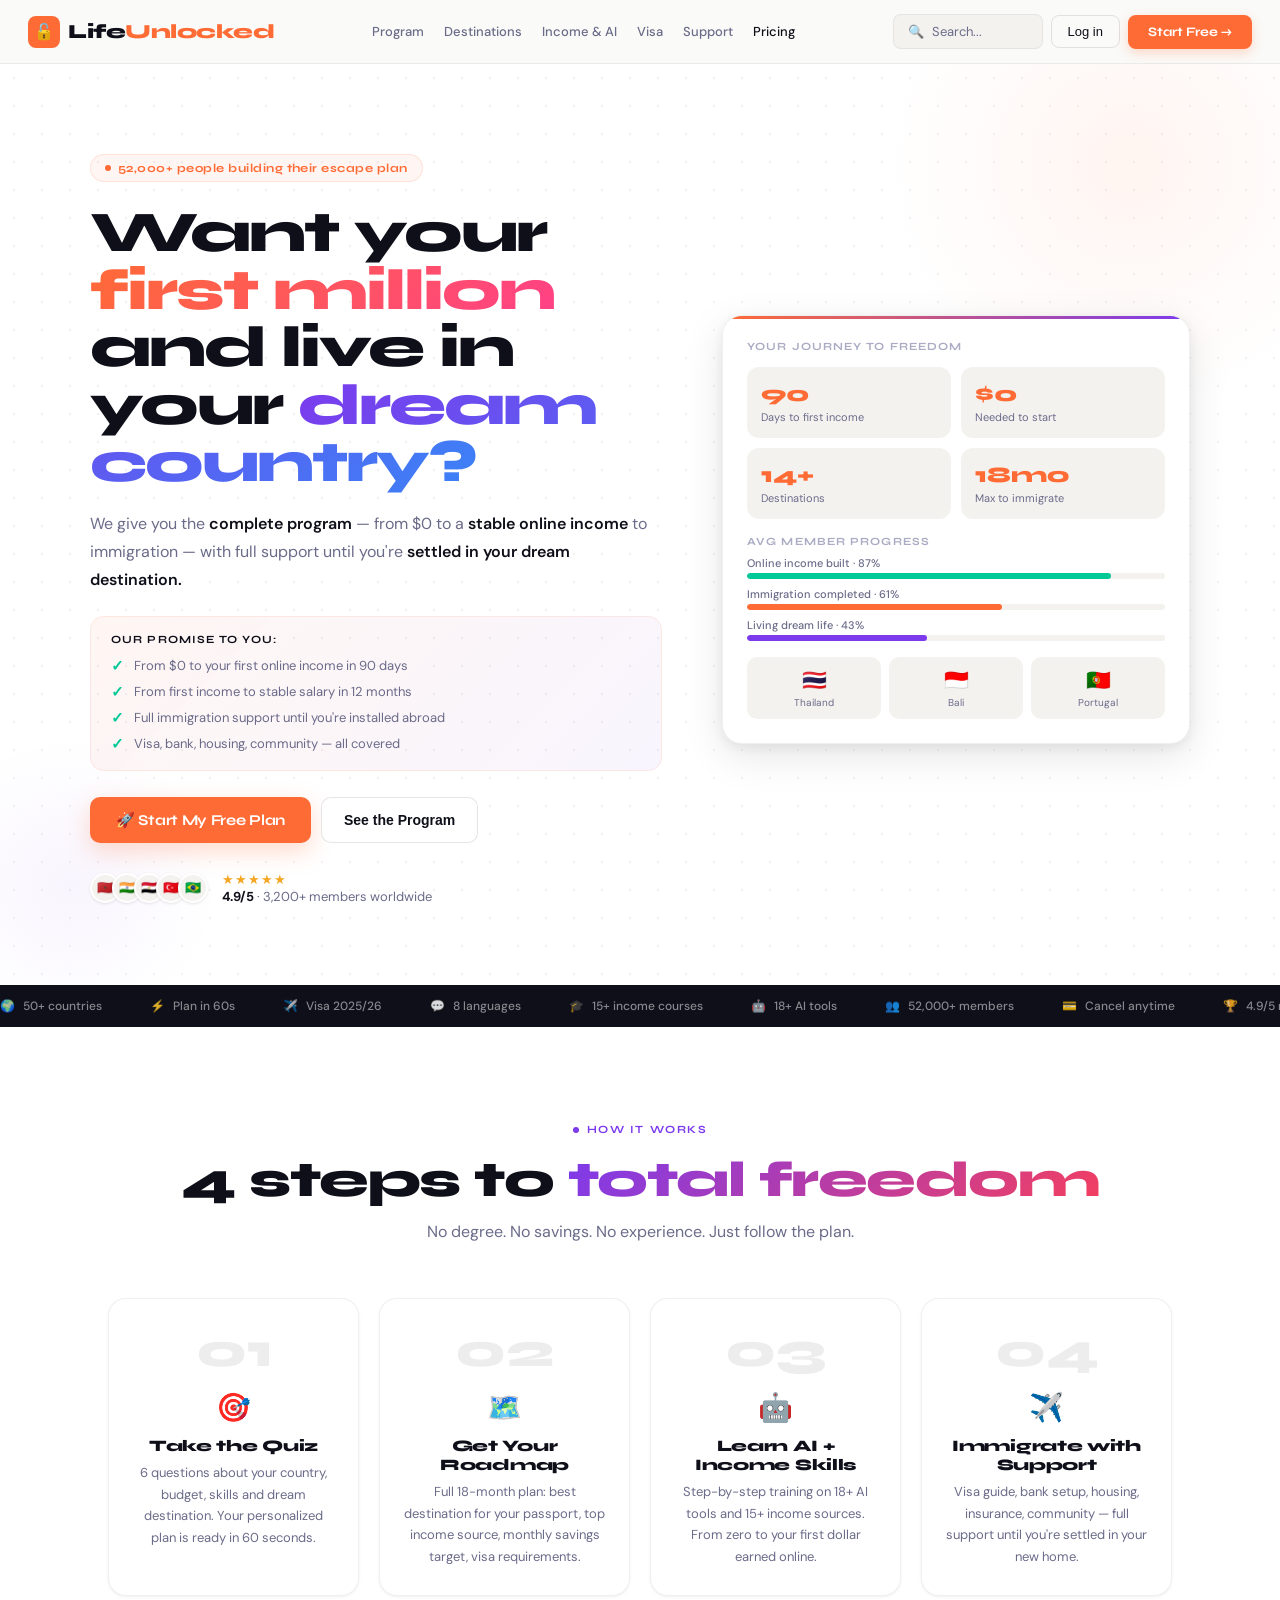
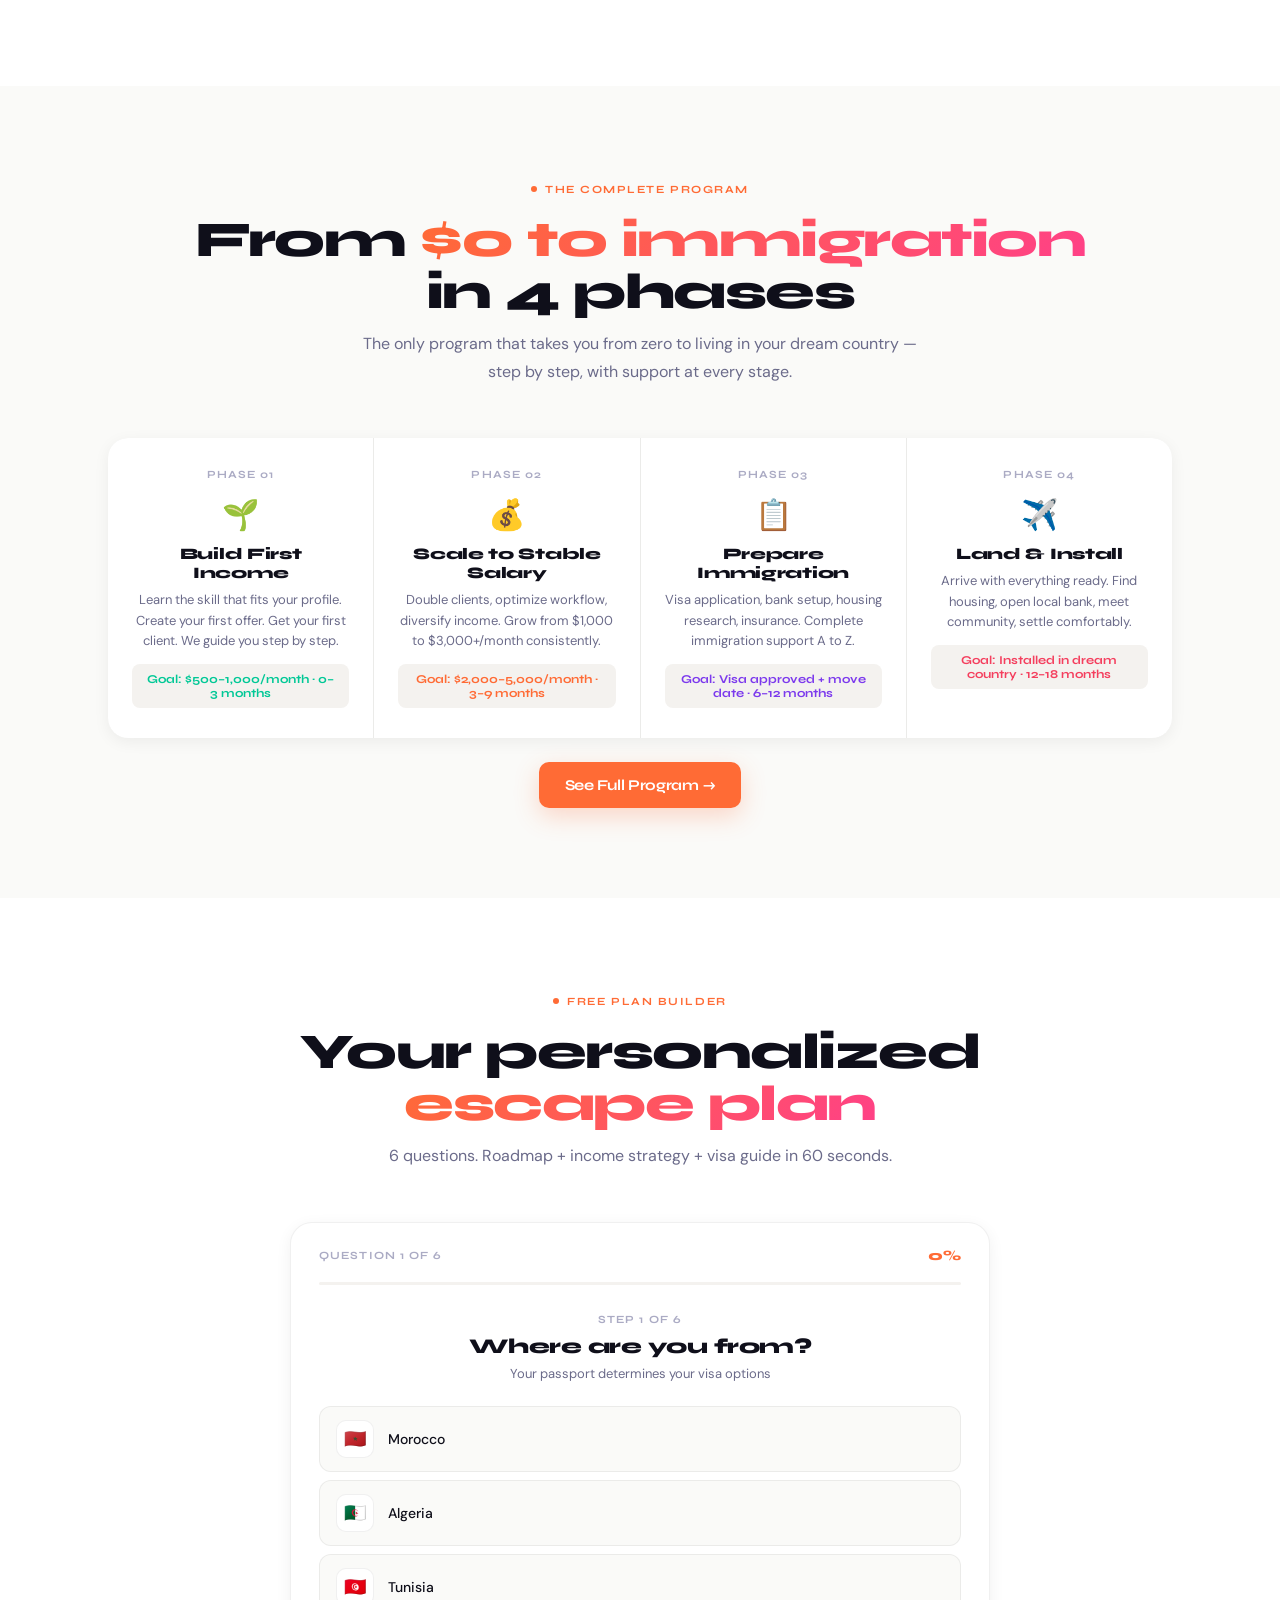
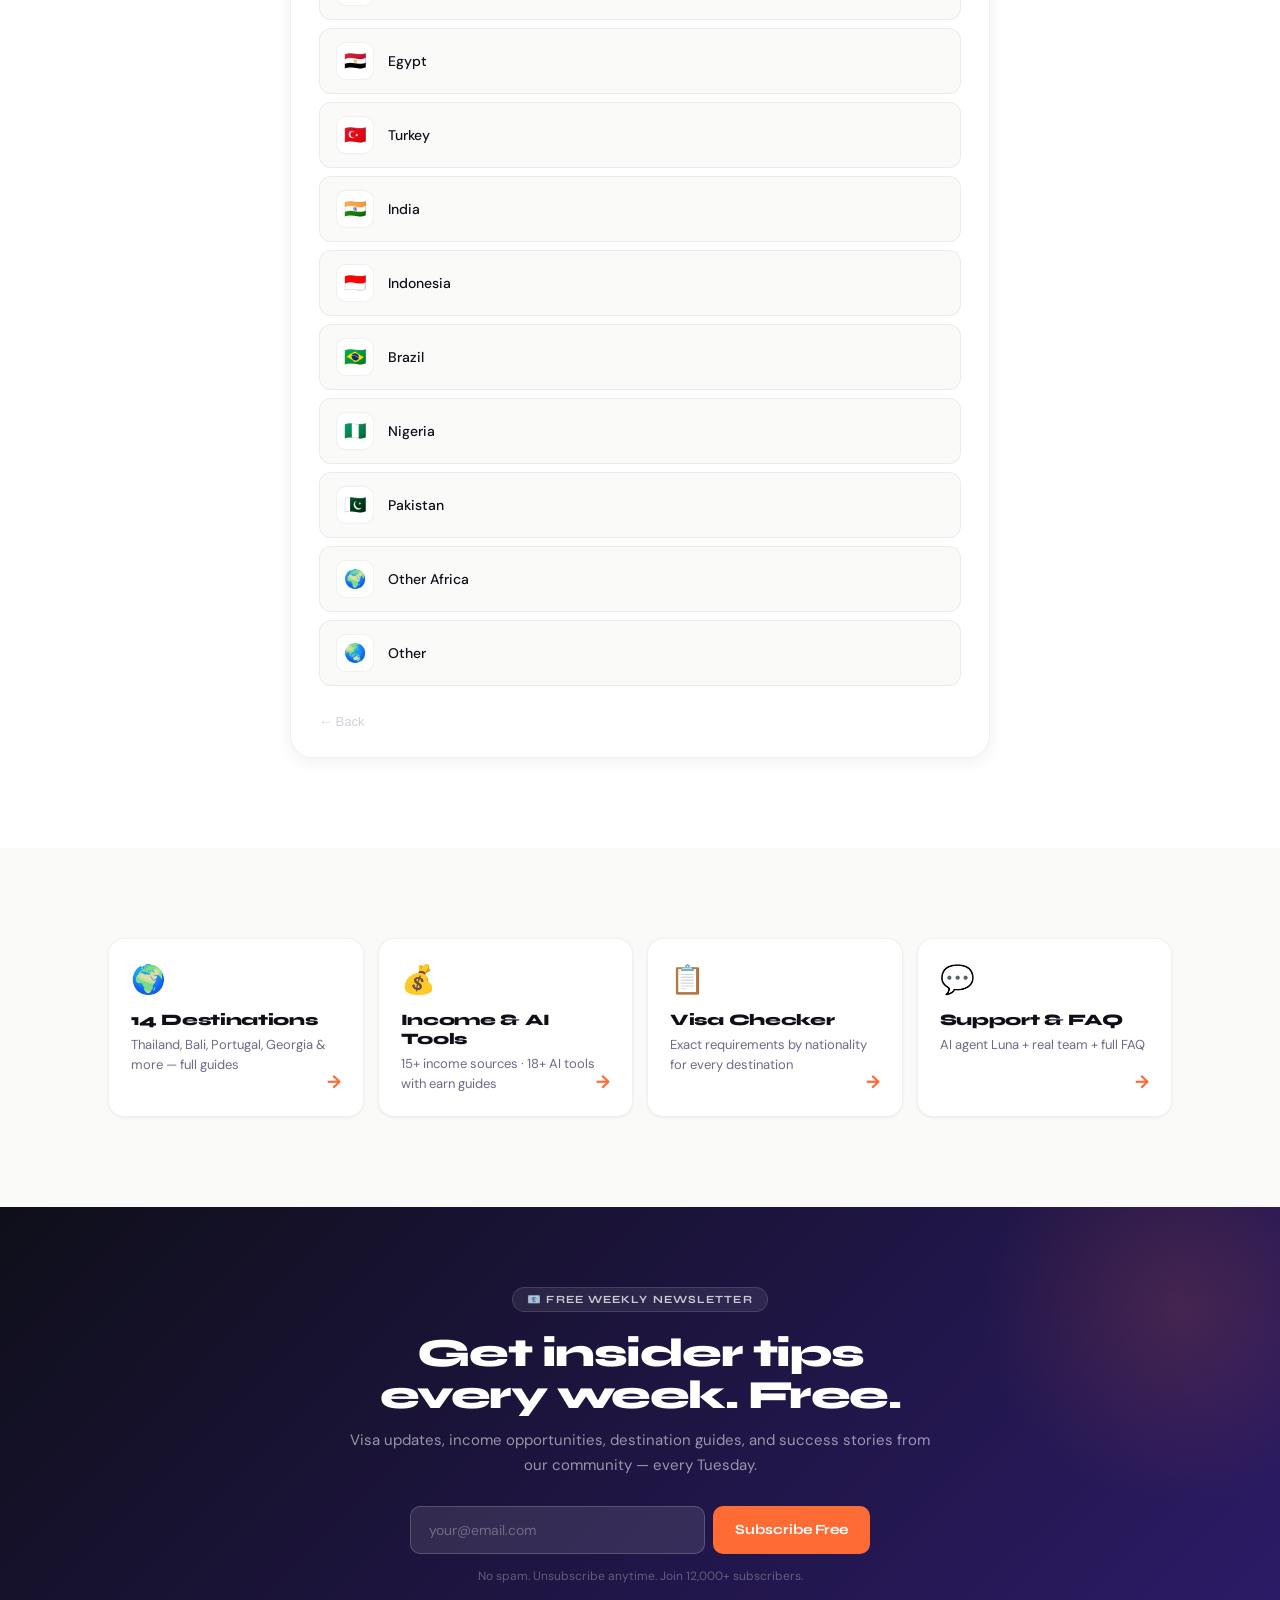
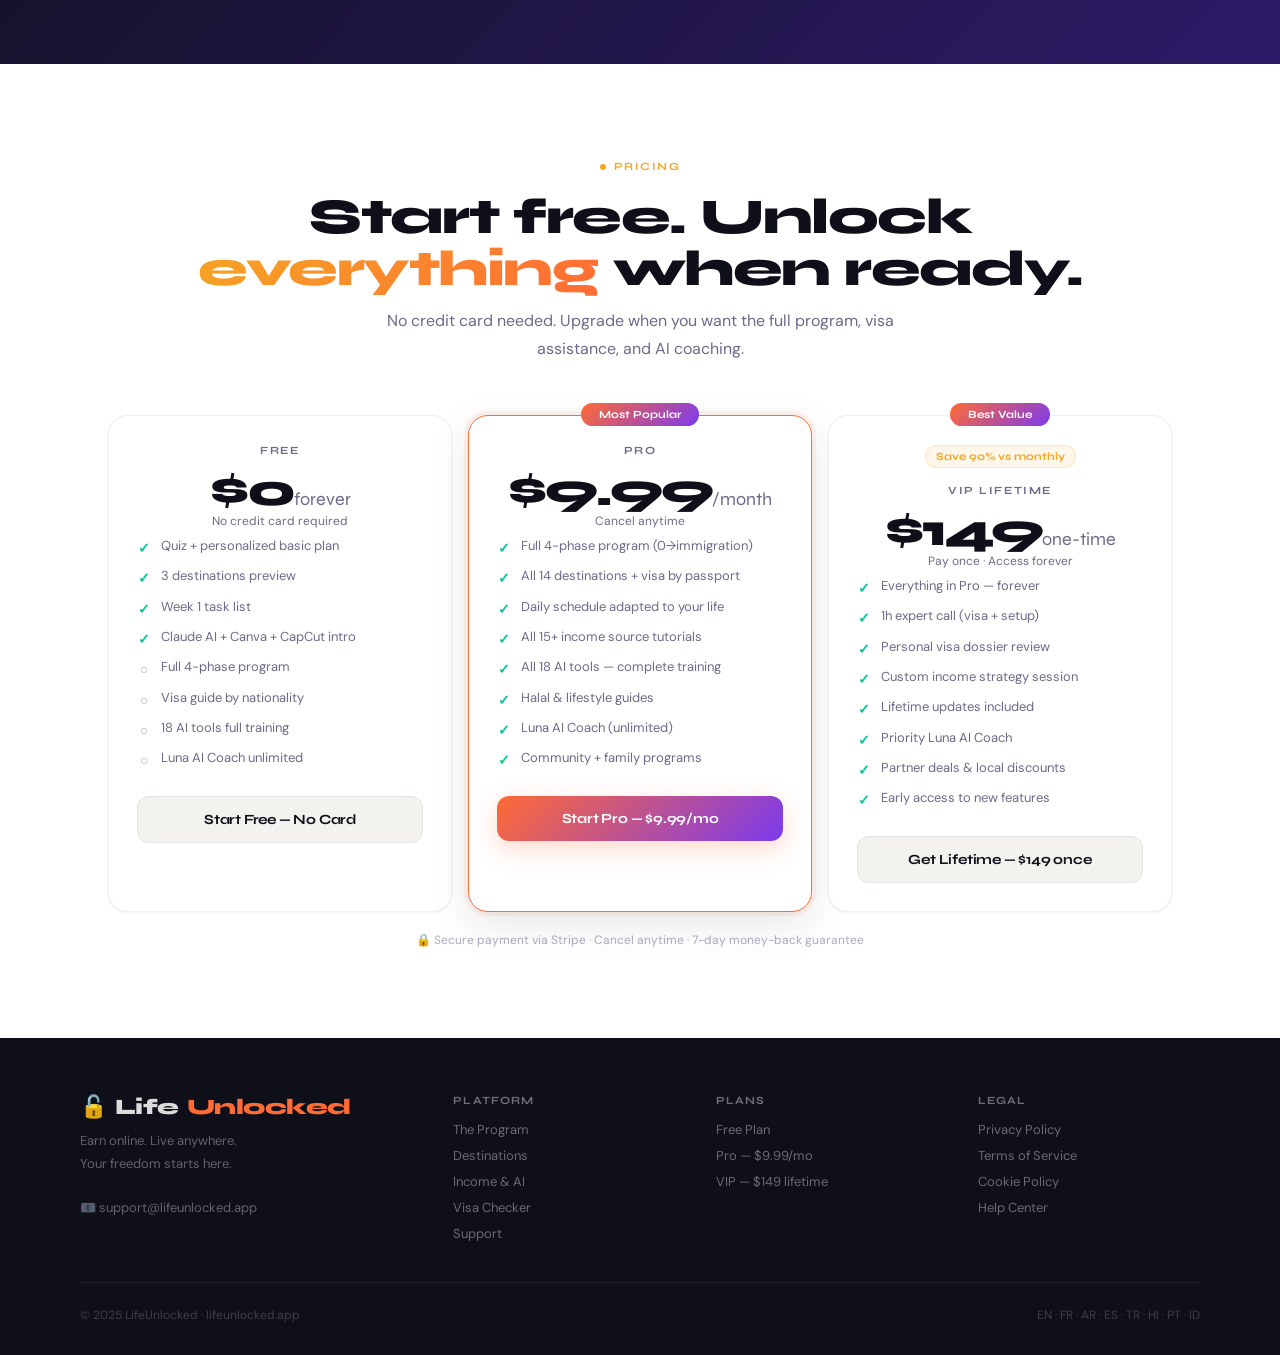
==== commit de440883: "Add files via upload V4 multi-pages" ====
--- a/index.html
+++ b/index.html
@@ -2,623 +2,485 @@
 <html lang="en">
 <head>
 <meta charset="UTF-8">
-<meta name="viewport" content="width=device-width, initial-scale=1.0, maximum-scale=1.0">
+<meta name="viewport" content="width=device-width, initial-scale=1.0">
 <title>LifeUnlocked — Earn Online. Live Anywhere.</title>
-<link href="https://fonts.googleapis.com/css2?family=Syne:wght@400;500;600;700;800&family=DM+Sans:ital,wght@0,300;0,400;0,500;0,600;1,400&display=swap" rel="stylesheet">
+<link href="https://fonts.googleapis.com/css2?family=Syne:wght@400;600;700;800&family=DM+Sans:wght@300;400;500;600&display=swap" rel="stylesheet">
+<link rel="stylesheet" href="shared.css">
 <style>
-:root{
---bg:#07070e;--bg2:#0d0d18;--bg3:#13131f;--card:#111120;--card2:#181828;
---b1:rgba(255,255,255,0.05);--b2:rgba(255,255,255,0.1);--b3:rgba(255,255,255,0.18);
---tx:#f0f0fa;--mu:#7878a0;--fa:#2e2e50;
---or:#ff6520;--or2:#e04a00;--or3:rgba(255,101,32,0.1);--or4:rgba(255,101,32,0.06);
---pu:#9b5de5;--pu2:#7c3aed;--pu3:rgba(155,93,229,0.1);
---te:#00d4aa;--te3:rgba(0,212,170,0.08);
---go:#f5c842;--go3:rgba(245,200,66,0.08);
---pk:#ff4d8d;--pk3:rgba(255,77,141,0.08);
---bl:#4d9fff;--bl3:rgba(77,159,255,0.08);
-}
-*{box-sizing:border-box;margin:0;padding:0;-webkit-tap-highlight-color:transparent}
-html{scroll-behavior:smooth}
-body{font-family:'DM Sans',sans-serif;background:var(--bg);color:var(--tx);overflow-x:hidden}
-::selection{background:var(--or);color:#fff}
-::-webkit-scrollbar{width:3px}::-webkit-scrollbar-track{background:var(--bg)}::-webkit-scrollbar-thumb{background:var(--or);border-radius:2px}
-
-@keyframes up{from{opacity:0;transform:translateY(20px)}to{opacity:1;transform:translateY(0)}}
-@keyframes pulse{0%,100%{opacity:1;transform:scale(1)}50%{opacity:.5;transform:scale(.94)}}
-@keyframes glow{0%,100%{box-shadow:0 0 20px rgba(255,101,32,.25)}50%{box-shadow:0 0 50px rgba(255,101,32,.55)}}
-@keyframes scroll{to{transform:translateX(-50%)}}
-@keyframes float{0%,100%{transform:translateY(0)}50%{transform:translateY(-6px)}}
-@keyframes fadeIn{from{opacity:0}to{opacity:1}}
-
-/* ── LANG BAR ── */
-.lb{background:var(--bg2);border-bottom:.5px solid var(--b1);padding:7px 20px;display:flex;align-items:center;justify-content:space-between;gap:8px;flex-wrap:wrap}
-.lb-l{font-size:11px;color:var(--mu);font-weight:500}
-.lb-btns{display:flex;gap:4px;flex-wrap:wrap}
-.lb-btn{background:transparent;border:.5px solid var(--b1);color:var(--mu);padding:4px 10px;border-radius:20px;font-size:11px;cursor:pointer;transition:all .2s;font-family:'DM Sans',sans-serif}
-.lb-btn:hover,.lb-btn.on{border-color:var(--or);color:var(--or);background:var(--or4)}
-
-/* ── NAV ── */
-nav{position:sticky;top:0;z-index:100;background:rgba(7,7,14,.92);backdrop-filter:blur(24px);border-bottom:.5px solid var(--b1);padding:14px 28px;display:flex;align-items:center;justify-content:space-between;gap:16px}
-.n-logo{font-family:'Syne',sans-serif;font-size:20px;font-weight:800;cursor:pointer;letter-spacing:-.5px}
-.n-logo .life{color:var(--tx)}.n-logo .ul{color:var(--or)}
-.n-links{display:flex;gap:18px}
-.n-links a{font-size:13px;color:var(--mu);text-decoration:none;font-weight:500;transition:color .2s;letter-spacing:-.1px}
-.n-links a:hover{color:var(--tx)}
-.n-right{display:flex;gap:8px;align-items:center}
-.n-login{background:transparent;border:.5px solid var(--b2);color:var(--tx);padding:8px 16px;border-radius:8px;font-size:13px;cursor:pointer;font-weight:500;transition:all .2s}
-.n-login:hover{border-color:var(--or);color:var(--or)}
-.n-cta{background:var(--or);color:#fff;border:none;padding:9px 20px;border-radius:8px;font-size:13px;font-weight:700;cursor:pointer;transition:all .2s;font-family:'Syne',sans-serif;animation:glow 3s infinite}
-.n-cta:hover{background:var(--or2);transform:translateY(-1px)}
-
-/* ── HERO ── */
-.hero{padding:90px 28px 70px;text-align:center;position:relative;overflow:hidden;min-height:88vh;display:flex;flex-direction:column;align-items:center;justify-content:center}
-.h-orb1{position:absolute;width:600px;height:600px;border-radius:50%;background:radial-gradient(circle,rgba(255,101,32,.09) 0%,transparent 70%);top:-150px;left:50%;transform:translateX(-50%);pointer-events:none}
-.h-orb2{position:absolute;width:350px;height:350px;border-radius:50%;background:radial-gradient(circle,rgba(155,93,229,.07) 0%,transparent 70%);bottom:0;right:-80px;pointer-events:none}
-.h-orb3{position:absolute;width:250px;height:250px;border-radius:50%;background:radial-gradient(circle,rgba(0,212,170,.06) 0%,transparent 70%);bottom:80px;left:-60px;pointer-events:none}
-.h-grid{position:absolute;inset:0;background-image:linear-gradient(var(--b1) 1px,transparent 1px),linear-gradient(90deg,var(--b1) 1px,transparent 1px);background-size:60px 60px;mask-image:radial-gradient(ellipse 80% 60% at 50% 30%,black,transparent);pointer-events:none}
-
-.h-badge{display:inline-flex;align-items:center;gap:7px;background:var(--or4);border:.5px solid rgba(255,101,32,.18);padding:6px 16px;border-radius:50px;font-size:12px;color:var(--or);font-weight:600;margin-bottom:28px;animation:up .5s ease both;letter-spacing:.04em}
-.h-dot{width:6px;height:6px;border-radius:50%;background:var(--or);animation:pulse 2s infinite}
-
-/* HERO HEADLINE — Big gradient display type */
-.h-h1{font-family:'Syne',sans-serif;font-size:clamp(46px,8vw,88px);font-weight:800;line-height:.98;letter-spacing:-3px;margin-bottom:22px;animation:up .5s .1s ease both;position:relative;z-index:1}
-.h-h1 .w1{display:block;color:var(--tx)}
-.h-h1 .w2{display:block;background:linear-gradient(135deg,var(--or) 0%,var(--pk) 50%,var(--pu) 100%);-webkit-background-clip:text;-webkit-text-fill-color:transparent;background-clip:text}
-.h-h1 .w3{display:block;font-size:.45em;font-weight:400;color:var(--mu);letter-spacing:-1px;margin-top:10px;-webkit-text-fill-color:var(--mu);line-height:1.4}
-
-.h-sub{font-size:16px;color:var(--mu);line-height:1.75;max-width:560px;margin:0 auto 36px;animation:up .5s .2s ease both;position:relative;z-index:1}
-.h-sub strong{color:var(--tx);font-weight:600}
-
-.h-btns{display:flex;gap:10px;justify-content:center;flex-wrap:wrap;margin-bottom:44px;animation:up .5s .3s ease both;position:relative;z-index:1}
-.btn-or{background:var(--or);color:#fff;border:none;padding:16px 34px;border-radius:10px;font-size:15px;font-weight:700;cursor:pointer;font-family:'Syne',sans-serif;letter-spacing:-.3px;transition:all .25s;display:inline-flex;align-items:center;gap:8px}
-.btn-or:hover{background:var(--or2);transform:translateY(-2px)}
-.btn-ghost{background:transparent;color:var(--tx);border:.5px solid var(--b2);padding:16px 28px;border-radius:10px;font-size:14px;font-weight:500;cursor:pointer;transition:all .25s}
-.btn-ghost:hover{border-color:var(--or);color:var(--or);background:var(--or4)}
-
-.h-proof{display:flex;align-items:center;justify-content:center;gap:20px;flex-wrap:wrap;margin-bottom:48px;animation:up .5s .4s ease both;position:relative;z-index:1}
-.avs{display:flex}.av{width:30px;height:30px;border-radius:50%;border:2px solid var(--bg);margin-left:-7px;font-size:13px;display:flex;align-items:center;justify-content:center;background:var(--card2)}.av:first-child{margin-left:0}
+/* HERO */
+.hero{padding:90px 28px 80px;position:relative;overflow:hidden;background:var(--white)}
+.hero-dots{position:absolute;inset:0;background-image:radial-gradient(circle,rgba(0,0,0,0.05) 1px,transparent 1px);background-size:28px 28px;pointer-events:none}
+.hero-orb{position:absolute;border-radius:50%;pointer-events:none}
+.hero-orb1{width:500px;height:500px;background:radial-gradient(circle,rgba(255,107,53,0.07) 0%,transparent 70%);top:-150px;right:-100px}
+.hero-orb2{width:300px;height:300px;background:radial-gradient(circle,rgba(124,58,237,0.05) 0%,transparent 70%);bottom:-50px;left:-80px}
+.hero-inner{max-width:1100px;margin:0 auto;display:grid;grid-template-columns:1.1fr 0.9fr;gap:60px;align-items:center;position:relative;z-index:1}
+.hero-badge{display:inline-flex;align-items:center;gap:7px;background:var(--or4);border:1px solid rgba(255,107,53,.15);padding:6px 14px;border-radius:50px;font-size:12px;color:var(--or);font-weight:700;margin-bottom:22px;font-family:'Syne',sans-serif;letter-spacing:.04em}
+.pulse{width:6px;height:6px;border-radius:50%;background:var(--or);animation:pulse 2s infinite}
+.hero-h1{font-family:'Syne',sans-serif;font-size:clamp(38px,4.5vw,60px);font-weight:800;line-height:1.0;letter-spacing:-2px;color:var(--tx);margin-bottom:18px}
+.hero-h1 .g1{background:linear-gradient(135deg,var(--or),#FF4088);-webkit-background-clip:text;-webkit-text-fill-color:transparent;background-clip:text}
+.hero-h1 .g2{background:linear-gradient(135deg,var(--pu),var(--bl));-webkit-background-clip:text;-webkit-text-fill-color:transparent;background-clip:text}
+.hero-sub{font-size:16px;color:var(--mu);line-height:1.75;margin-bottom:22px}
+.hero-sub strong{color:var(--tx);font-weight:600}
+.promise-box{background:linear-gradient(135deg,rgba(255,107,53,.06),rgba(124,58,237,.05));border:1px solid rgba(255,107,53,.1);border-radius:14px;padding:16px 20px;margin-bottom:26px}
+.promise-title{font-family:'Syne',sans-serif;font-size:11px;font-weight:700;color:var(--tx);text-transform:uppercase;letter-spacing:.1em;margin-bottom:10px}
+.p-item{display:flex;align-items:center;gap:8px;font-size:13px;color:var(--mu);margin-bottom:6px}
+.p-item:last-child{margin-bottom:0}
+.p-check{color:var(--te);font-weight:700;font-size:15px;min-width:15px}
+.hero-btns{display:flex;gap:10px;flex-wrap:wrap;margin-bottom:28px}
+.hero-proof{display:flex;align-items:center;gap:14px}
+.avs{display:flex}.av{width:30px;height:30px;border-radius:50%;border:2px solid #fff;margin-left:-8px;font-size:13px;display:flex;align-items:center;justify-content:center;background:var(--bg2);box-shadow:0 1px 3px rgba(0,0,0,.1)}.av:first-child{margin-left:0}
 .proof-t{font-size:13px;color:var(--mu)}.proof-t strong{color:var(--tx)}
-.stars{color:var(--go);font-size:13px;letter-spacing:1px}
-
-.h-stats{display:grid;grid-template-columns:repeat(4,1fr);gap:1px;background:var(--b1);border:.5px solid var(--b1);border-radius:14px;overflow:hidden;max-width:580px;margin:0 auto;animation:up .5s .5s ease both;position:relative;z-index:1}
-.hs{background:var(--card);padding:18px 14px;text-align:center}
-.hs-n{font-family:'Syne',sans-serif;font-size:22px;font-weight:800;color:var(--or);line-height:1}
-.hs-l{font-size:11px;color:var(--mu);margin-top:3px;line-height:1.3}
-
-/* ── TRUST SCROLL ── */
-.ts-wrap{background:var(--bg2);border-top:.5px solid var(--b1);border-bottom:.5px solid var(--b1);padding:13px 0;overflow:hidden;position:relative}
-.ts-wrap::before,.ts-wrap::after{content:'';position:absolute;top:0;bottom:0;width:80px;z-index:2}
-.ts-wrap::before{left:0;background:linear-gradient(90deg,var(--bg2),transparent)}
-.ts-wrap::after{right:0;background:linear-gradient(-90deg,var(--bg2),transparent)}
-.ts-inner{display:flex;gap:40px;animation:scroll 25s linear infinite;width:max-content}
-.ts-item{display:flex;align-items:center;gap:8px;font-size:12px;color:var(--mu);white-space:nowrap;font-weight:500}
-
-/* ── SECTIONS ── */
-.sec{padding:90px 28px;max-width:1120px;margin:0 auto}
-.sec-c{text-align:center}
-
-/* SECTION LABELS — custom styled */
-.sec-label{display:inline-flex;align-items:center;gap:8px;margin-bottom:20px}
-.sec-label-line{width:28px;height:1.5px;background:currentColor;border-radius:1px}
-.sec-label-text{font-family:'Syne',sans-serif;font-size:11px;font-weight:700;letter-spacing:.14em;text-transform:uppercase}
-.sl-or{color:var(--or)}.sl-te{color:var(--te)}.sl-pu{color:var(--pu)}.sl-go{color:var(--go)}.sl-pk{color:var(--pk)}
-
-/* SECTION HEADINGS — display style */
-.sec-h{font-family:'Syne',sans-serif;font-size:clamp(32px,5vw,54px);font-weight:800;line-height:1.04;letter-spacing:-1.5px;color:var(--tx);margin-bottom:14px}
-.sec-h em{font-style:normal;background:linear-gradient(135deg,var(--or),var(--pu));-webkit-background-clip:text;-webkit-text-fill-color:transparent;background-clip:text}
-.sec-h .te{background:linear-gradient(135deg,var(--te),var(--bl));-webkit-background-clip:text;-webkit-text-fill-color:transparent;background-clip:text}
-.sec-h .go{background:linear-gradient(135deg,var(--go),var(--or));-webkit-background-clip:text;-webkit-text-fill-color:transparent;background-clip:text}
-.sec-h .pk{background:linear-gradient(135deg,var(--pk),var(--pu));-webkit-background-clip:text;-webkit-text-fill-color:transparent;background-clip:text}
-.sec-sub{font-size:16px;color:var(--mu);line-height:1.75;max-width:560px}
-.sec-sub.c{margin:0 auto}
-
-/* ── HOW IT WORKS ── */
-.steps{display:grid;grid-template-columns:repeat(auto-fit,minmax(220px,1fr));gap:1px;margin-top:52px;background:var(--b1);border:.5px solid var(--b1);border-radius:18px;overflow:hidden}
-.step{background:var(--card);padding:34px 26px;position:relative;overflow:hidden;transition:background .3s}
-.step::after{content:'';position:absolute;top:0;left:0;right:0;height:2px;background:linear-gradient(90deg,var(--or),var(--pu));opacity:0;transition:opacity .3s}
-.step:hover{background:var(--card2)}.step:hover::after{opacity:1}
-.step-idx{font-family:'Syne',sans-serif;font-size:60px;font-weight:800;color:var(--fa);line-height:1;margin-bottom:16px;letter-spacing:-2px}
-.step-ico{font-size:28px;margin-bottom:12px;display:block;animation:float 4s ease-in-out infinite}
-.step-t{font-family:'Syne',sans-serif;font-size:17px;font-weight:800;color:var(--tx);margin-bottom:8px;letter-spacing:-.4px}
-.step-d{font-size:13px;color:var(--mu);line-height:1.65}
-
-/* ── QUIZ ── */
-.q-shell{background:var(--card);border:.5px solid var(--b1);border-radius:22px;overflow:hidden;margin-top:52px;max-width:700px;margin-left:auto;margin-right:auto}
-.q-top{padding:26px 30px 0}
-.q-prog-wrap{height:3px;background:var(--b1);border-radius:2px;margin-top:20px}
-.q-prog-fill{height:100%;background:linear-gradient(90deg,var(--or),var(--pu));border-radius:2px;transition:width .4s}
-.q-body{padding:30px}
-.q-step-lbl{font-family:'Syne',sans-serif;font-size:11px;font-weight:700;color:var(--fa);text-transform:uppercase;letter-spacing:.1em;margin-bottom:8px}
-.q-text{font-family:'Syne',sans-serif;font-size:21px;font-weight:800;color:var(--tx);line-height:1.25;margin-bottom:6px;letter-spacing:-.5px}
-.q-hint{font-size:13px;color:var(--mu);margin-bottom:26px;line-height:1.5}
+.stars-gold{color:#F5A623;font-size:13px;letter-spacing:1px}
+
+/* HERO CARD */
+.hero-card{background:#fff;border-radius:20px;padding:24px;box-shadow:0 12px 40px rgba(0,0,0,.1),0 4px 12px rgba(0,0,0,.06);border:1px solid var(--b1);position:relative;overflow:hidden}
+.hero-card::before{content:'';position:absolute;top:0;left:0;right:0;height:3px;background:linear-gradient(90deg,var(--or),var(--pu))}
+.hc-label{font-family:'Syne',sans-serif;font-size:11px;font-weight:700;color:var(--fa);text-transform:uppercase;letter-spacing:.1em;margin-bottom:14px}
+.hc-stats{display:grid;grid-template-columns:1fr 1fr;gap:10px;margin-bottom:16px}
+.hc-s{background:var(--bg2);border-radius:12px;padding:14px}
+.hc-s-n{font-family:'Syne',sans-serif;font-size:22px;font-weight:800;color:var(--or)}
+.hc-s-l{font-size:11px;color:var(--mu);margin-top:3px}
+.prog-label{font-size:11px;color:var(--mu);font-weight:500;margin-bottom:3px;margin-top:8px}
+.prog-bar{height:6px;background:var(--bg2);border-radius:3px;overflow:hidden}
+.prog-fill{height:100%;border-radius:3px}
+.dest-preview{display:grid;grid-template-columns:1fr 1fr 1fr;gap:8px;margin-top:16px}
+.dp{background:var(--bg2);border-radius:10px;padding:10px;text-align:center}
+.dp-flag{font-size:20px}.dp-name{font-size:10px;color:var(--mu);margin-top:3px}
+
+/* HOW IT WORKS */
+.steps-grid{display:grid;grid-template-columns:repeat(auto-fit,minmax(220px,1fr));gap:20px;margin-top:52px}
+.step-card{background:#fff;border:1px solid var(--b1);border-radius:18px;padding:28px 24px;box-shadow:0 1px 3px rgba(0,0,0,.06);transition:all .3s;position:relative;overflow:hidden}
+.step-card::before{content:'';position:absolute;top:0;left:0;right:0;height:3px;background:linear-gradient(90deg,var(--or),var(--pu));opacity:0;transition:opacity .3s}
+.step-card:hover{box-shadow:0 8px 24px rgba(0,0,0,.08);transform:translateY(-4px)}.step-card:hover::before{opacity:1}
+.step-num{font-family:'Syne',sans-serif;font-size:48px;font-weight:800;color:rgba(0,0,0,.07);line-height:1;margin-bottom:14px}
+.step-ico{font-size:28px;margin-bottom:10px;display:block;animation:float 4s ease-in-out infinite}
+.step-title{font-family:'Syne',sans-serif;font-size:16px;font-weight:800;color:var(--tx);margin-bottom:7px;letter-spacing:-.3px}
+.step-desc{font-size:13px;color:var(--mu);line-height:1.65}
+
+/* PROGRAM PREVIEW */
+.phases-grid{display:grid;grid-template-columns:repeat(auto-fit,minmax(220px,1fr));gap:1px;background:var(--b1);border-radius:20px;overflow:hidden;box-shadow:0 4px 16px rgba(0,0,0,.06);margin-top:52px}
+.phase{background:#fff;padding:30px 24px;transition:background .3s;cursor:pointer}
+.phase:hover{background:var(--bg2)}
+.phase-num{font-family:'Syne',sans-serif;font-size:11px;font-weight:700;color:var(--fa);text-transform:uppercase;letter-spacing:.1em;margin-bottom:14px}
+.phase-ico{font-size:30px;margin-bottom:10px;display:block;animation:float 4s ease-in-out infinite}
+.phase-title{font-family:'Syne',sans-serif;font-size:16px;font-weight:800;color:var(--tx);margin-bottom:8px;letter-spacing:-.3px}
+.phase-desc{font-size:13px;color:var(--mu);line-height:1.6;margin-bottom:12px}
+.phase-goal{background:var(--bg2);border-radius:8px;padding:8px 12px;font-size:12px;font-weight:700;font-family:'Syne',sans-serif}
+
+/* QUIZ */
+.q-shell{background:#fff;border:1px solid var(--b1);border-radius:22px;overflow:hidden;margin-top:52px;max-width:700px;margin-left:auto;margin-right:auto;box-shadow:0 4px 16px rgba(0,0,0,.06)}
+.q-header{padding:24px 28px 0}
+.q-bar-wrap{height:3px;background:var(--bg2);border-radius:2px;margin-top:18px}
+.q-bar{height:100%;background:linear-gradient(90deg,var(--or),var(--pu));border-radius:2px;transition:width .4s}
+.q-body{padding:28px}
+.q-step{font-family:'Syne',sans-serif;font-size:11px;font-weight:700;color:var(--fa);text-transform:uppercase;letter-spacing:.1em;margin-bottom:8px}
+.q-text{font-family:'Syne',sans-serif;font-size:21px;font-weight:800;color:var(--tx);line-height:1.2;margin-bottom:6px;letter-spacing:-.5px}
+.q-hint{font-size:13px;color:var(--mu);margin-bottom:24px}
 .q-opts{display:grid;gap:8px}
-.q-opt{background:var(--bg3);border:.5px solid var(--b1);border-radius:13px;padding:14px 18px;display:flex;align-items:center;gap:14px;cursor:pointer;text-align:left;color:var(--tx);font-size:14px;font-weight:500;transition:all .2s;font-family:'DM Sans',sans-serif;width:100%}
-.q-opt:hover{border-color:var(--or);background:var(--or4)}
+.q-opt{background:var(--bg);border:1.5px solid var(--b1);border-radius:12px;padding:13px 16px;display:flex;align-items:center;gap:14px;cursor:pointer;text-align:left;color:var(--tx);font-size:14px;font-weight:500;transition:all .2s;font-family:'DM Sans',sans-serif;width:100%}
+.q-opt:hover{border-color:var(--or);background:var(--or4);transform:translateY(-1px)}
 .q-opt.sel{border-color:var(--or);background:var(--or4);color:var(--or)}
-.q-ico{width:38px;height:38px;border-radius:10px;background:var(--bg);display:flex;align-items:center;justify-content:center;font-size:18px;min-width:38px;transition:background .2s}
-.q-opt.sel .q-ico{background:var(--or3)}
-.q-foot{padding:0 30px 30px;display:flex;align-items:center;justify-content:space-between}
-.q-back-btn{background:transparent;border:none;color:var(--mu);font-size:13px;cursor:pointer;font-weight:500;padding:8px 0;transition:color .2s}
-.q-back-btn:hover{color:var(--tx)}
-
-/* ── RESULT ── */
-.res-shell{background:var(--card);border:.5px solid var(--b1);border-radius:22px;overflow:hidden;margin-top:52px;max-width:700px;margin-left:auto;margin-right:auto}
-.res-top{padding:26px 30px;display:flex;align-items:center;gap:16px;background:linear-gradient(135deg,rgba(255,101,32,.15),rgba(155,93,229,.1));border-bottom:.5px solid var(--b1)}
-.res-ico{width:54px;height:54px;border-radius:14px;background:var(--or3);border:.5px solid rgba(255,101,32,.2);display:flex;align-items:center;justify-content:center;font-size:24px}
-.res-h{font-family:'Syne',sans-serif;font-size:20px;font-weight:800;color:var(--tx);letter-spacing:-.4px}
-.res-sh{font-size:13px;color:var(--mu);margin-top:2px}
+.q-opt-ico{width:38px;height:38px;border-radius:10px;background:#fff;border:1px solid var(--b1);display:flex;align-items:center;justify-content:center;font-size:18px;min-width:38px}
+.q-opt.sel .q-opt-ico{background:var(--or);border-color:var(--or)}
+.q-footer{padding:0 28px 28px;display:flex;align-items:center;justify-content:space-between}
+.q-back{background:transparent;border:none;color:var(--mu);font-size:13px;cursor:pointer;font-weight:500}
+
+/* RESULT */
+.res-shell{background:#fff;border:1px solid var(--b1);border-radius:22px;overflow:hidden;margin-top:52px;max-width:700px;margin-left:auto;margin-right:auto;box-shadow:0 12px 40px rgba(0,0,0,.1)}
+.res-top{padding:26px 30px;background:linear-gradient(135deg,var(--or),var(--pu));display:flex;align-items:center;gap:16px;position:relative;overflow:hidden}
+.res-top::after{content:'🌏';position:absolute;right:20px;font-size:72px;opacity:.12}
+.res-ico{width:52px;height:52px;border-radius:14px;background:rgba(255,255,255,.2);display:flex;align-items:center;justify-content:center;font-size:22px}
+.res-h{font-family:'Syne',sans-serif;font-size:19px;font-weight:800;color:#fff;letter-spacing:-.4px}
+.res-sh{font-size:13px;color:rgba(255,255,255,.7);margin-top:2px}
 .res-body{padding:26px 30px}
 .res-grid{display:grid;grid-template-columns:1fr 1fr;gap:10px;margin-bottom:22px}
-.ri{background:var(--bg3);border-radius:12px;padding:14px}
-.ri-l{font-size:10px;color:var(--fa);text-transform:uppercase;letter-spacing:.1em;font-weight:700;margin-bottom:5px;font-family:'Syne',sans-serif}
+.ri{background:var(--bg2);border-radius:12px;padding:14px}
+.ri-l{font-size:10px;color:var(--fa);text-transform:uppercase;letter-spacing:.1em;font-weight:700;margin-bottom:4px;font-family:'Syne',sans-serif}
 .ri-v{font-family:'Syne',sans-serif;font-size:14px;font-weight:800;color:var(--tx);letter-spacing:-.3px}
 .ri-v.ok{color:var(--te)}
-.acts-t{font-family:'Syne',sans-serif;font-size:11px;font-weight:700;color:var(--mu);text-transform:uppercase;letter-spacing:.1em;margin-bottom:10px}
-.act{display:flex;align-items:flex-start;gap:12px;padding:11px;background:var(--bg3);border-radius:11px;margin-bottom:7px}
-.act-n{width:24px;height:24px;border-radius:7px;background:var(--or3);color:var(--or);font-size:12px;font-weight:800;display:flex;align-items:center;justify-content:center;min-width:24px;font-family:'Syne',sans-serif}
-.act-t{font-size:13px;color:var(--mu);line-height:1.5}
-.unlock{background:var(--pu3);border:.5px solid rgba(155,93,229,.2);border-radius:14px;padding:22px;margin-top:22px}
-.unlock-t{font-family:'Syne',sans-serif;font-size:16px;font-weight:800;color:var(--pu);margin-bottom:4px;letter-spacing:-.4px}
+.acts-title{font-family:'Syne',sans-serif;font-size:11px;font-weight:700;color:var(--mu);text-transform:uppercase;letter-spacing:.1em;margin-bottom:10px}
+.act{display:flex;align-items:flex-start;gap:12px;padding:11px;background:var(--bg2);border-radius:11px;margin-bottom:7px}
+.act-num{width:24px;height:24px;border-radius:7px;background:var(--or);color:#fff;font-size:12px;font-weight:800;display:flex;align-items:center;justify-content:center;min-width:24px;font-family:'Syne',sans-serif}
+.act-text{font-size:13px;color:var(--mu);line-height:1.5}
+.unlock-box{background:linear-gradient(135deg,rgba(124,58,237,.07),rgba(255,107,53,.05));border:1.5px solid rgba(124,58,237,.15);border-radius:14px;padding:22px;margin-top:22px}
+.unlock-title{font-family:'Syne',sans-serif;font-size:15px;font-weight:800;color:var(--pu);margin-bottom:4px;letter-spacing:-.4px}
 .unlock-sub{font-size:13px;color:var(--mu);margin-bottom:16px;line-height:1.55}
 
-/* ── DESTINATIONS ── */
-.dg{display:grid;grid-template-columns:repeat(auto-fill,minmax(290px,1fr));gap:14px;margin-top:52px}
-.dc{background:var(--card);border:.5px solid var(--b1);border-radius:18px;overflow:hidden;cursor:pointer;transition:all .3s}
-.dc:hover{border-color:var(--b2);transform:translateY(-4px)}
-.dc-img{height:128px;display:flex;align-items:flex-end;padding:14px;position:relative;overflow:hidden}
-.dc-f{position:absolute;right:10px;top:8px;font-size:36px;line-height:1;opacity:.25}
-.dc-fm{position:absolute;right:8px;top:6px;font-size:30px}
-.dc-name{font-family:'Syne',sans-serif;font-size:22px;font-weight:800;color:#fff;text-shadow:0 2px 12px rgba(0,0,0,.6);position:relative;z-index:1;letter-spacing:-.5px}
-.dc-city{font-size:11px;color:rgba(255,255,255,.6);margin-top:1px}
-.dc-body{padding:14px}
-.dc-row{display:flex;justify-content:space-between;padding:6px 0;border-bottom:.5px solid var(--b1);font-size:12px}
-.dc-row:last-of-type{border:none;padding-bottom:0}
-.dc-l{color:var(--mu)}.dc-r{color:var(--tx);font-weight:600}.dc-r.ok{color:var(--te)}
-.dc-tags{display:flex;gap:5px;flex-wrap:wrap;margin-top:10px}
-.dtag{font-size:10px;padding:3px 8px;border-radius:20px;font-weight:600}
-
-/* ── AI TOOLS ── */
-.ag{display:grid;grid-template-columns:repeat(auto-fill,minmax(250px,1fr));gap:12px;margin-top:52px}
-.ac{background:var(--card);border:.5px solid var(--b1);border-radius:15px;padding:20px;transition:all .25s;cursor:pointer;position:relative;overflow:hidden}
-.ac::before{content:'';position:absolute;inset:0;opacity:0;background:linear-gradient(135deg,var(--or4),var(--pu3));transition:opacity .3s;pointer-events:none}
-.ac:hover{border-color:var(--b2);transform:translateY(-2px)}.ac:hover::before{opacity:1}
-.ac-plan{position:absolute;top:12px;right:12px;font-size:10px;font-weight:700;padding:3px 9px;border-radius:5px;z-index:1;font-family:'Syne',sans-serif;letter-spacing:.04em}
-.pl-free{background:var(--te3);color:var(--te)}.pl-pro{background:var(--pu3);color:var(--pu)}.pl-vip{background:var(--go3);color:var(--go)}
-.ac-top{display:flex;align-items:center;gap:12px;margin-bottom:10px;position:relative;z-index:1}
-.ac-ico{width:42px;height:42px;border-radius:12px;display:flex;align-items:center;justify-content:center;font-size:20px;min-width:42px}
-.ac-name{font-family:'Syne',sans-serif;font-size:14px;font-weight:800;color:var(--tx);letter-spacing:-.3px}
-.ac-cat{font-size:11px;color:var(--mu);margin-top:1px}
-.ac-desc{font-size:12px;color:var(--mu);line-height:1.6;margin-bottom:10px;position:relative;z-index:1}
-.ac-earn{font-size:11px;font-weight:700;color:var(--or);background:var(--or4);padding:4px 10px;border-radius:20px;display:inline-block;position:relative;z-index:1}
-
-/* ── INCOME ── */
-.ig{display:grid;grid-template-columns:repeat(auto-fill,minmax(255px,1fr));gap:10px;margin-top:52px}
-.ic{background:var(--card);border:.5px solid var(--b1);border-radius:14px;padding:18px;transition:all .25s;cursor:pointer}
-.ic:hover{border-color:var(--b2);background:var(--card2)}
-.ic-top{display:flex;align-items:center;gap:12px;margin-bottom:8px}
-.ic-ico{width:40px;height:40px;border-radius:10px;display:flex;align-items:center;justify-content:center;font-size:18px;min-width:40px}
-.ic-name{font-family:'Syne',sans-serif;font-size:14px;font-weight:800;color:var(--tx);letter-spacing:-.3px}
-.ic-sp{font-size:11px;color:var(--mu);margin-top:1px}
-.ic-desc{font-size:12px;color:var(--mu);line-height:1.55;margin-bottom:10px}
-.ic-bot{display:flex;align-items:center;justify-content:space-between}
-.ic-r{font-family:'Syne',sans-serif;font-weight:800;color:var(--te);font-size:13px}
-.ic-lv{font-size:10px;font-weight:700;padding:3px 8px;border-radius:20px;font-family:'Syne',sans-serif}
-.lv-e{background:var(--te3);color:var(--te)}.lv-m{background:var(--or4);color:var(--or)}.lv-h{background:var(--pu3);color:var(--pu)}
-
-/* ── VISA ── */
-.vc-grid{display:grid;grid-template-columns:repeat(auto-fill,minmax(130px,1fr));gap:8px;margin-top:24px}
-.vc{background:var(--card);border:.5px solid var(--b1);border-radius:11px;padding:12px;text-align:center;cursor:pointer;transition:all .2s}
-.vc:hover,.vc.on{border-color:var(--or);background:var(--or4)}
-.vc-fl{font-size:24px;margin-bottom:4px}.vc-nm{font-size:12px;font-weight:600;color:var(--tx)}
-.vr{background:var(--card);border:.5px solid var(--b1);border-radius:16px;padding:22px;margin-top:16px;display:none}
-.vr.show{display:block}
-.vdg{display:grid;grid-template-columns:repeat(auto-fill,minmax(210px,1fr));gap:10px;margin-top:14px}
-.vdc{background:var(--bg3);border-radius:12px;padding:14px}
-.vdc-name{font-family:'Syne',sans-serif;font-size:14px;font-weight:800;color:var(--tx);margin-bottom:9px;letter-spacing:-.3px}
-.vr-row{display:flex;justify-content:space-between;font-size:12px;padding:5px 0;border-bottom:.5px solid var(--b1)}
-.vr-row:last-child{border:none}
-.vr-l{color:var(--mu)}.vr-r{color:var(--tx);font-weight:600;text-align:right;max-width:58%;font-size:11px}
-.vr-ok{color:var(--te)}.vr-md{color:var(--or)}.vr-hd{color:var(--pk)}
-
-/* ── LIFESTYLE ── */
-.lsg{display:grid;grid-template-columns:repeat(auto-fill,minmax(270px,1fr));gap:12px;margin-top:40px}
-.lsc{background:var(--card);border:.5px solid var(--b1);border-radius:15px;overflow:hidden;cursor:pointer;transition:all .3s}
-.lsc:hover{border-color:var(--b2);transform:translateY(-3px)}
-.lsc-top{padding:16px;display:flex;align-items:center;gap:12px;border-bottom:.5px solid var(--b1)}
-.lsc-ico{width:44px;height:44px;border-radius:12px;display:flex;align-items:center;justify-content:center;font-size:22px}
-.lsc-name{font-family:'Syne',sans-serif;font-size:15px;font-weight:800;color:var(--tx);letter-spacing:-.3px}
-.lsc-sub{font-size:11px;color:var(--mu);margin-top:2px}
-.lsc-rows{padding:12px 16px}
-.lsc-row{display:flex;justify-content:space-between;font-size:12px;padding:6px 0;border-bottom:.5px solid var(--b1)}
-.lsc-row:last-child{border:none}
-.lsc-l{color:var(--mu)}.lsc-r{color:var(--tx);font-weight:600}
-
-/* ── PRICING ── */
-.pg{display:grid;grid-template-columns:repeat(auto-fit,minmax(255px,1fr));gap:14px;margin-top:52px}
-.pc{background:var(--card);border:.5px solid var(--b1);border-radius:20px;padding:28px;position:relative;transition:all .3s}
-.pc:hover{border-color:var(--b2)}
-.pc.feat{border-color:var(--or);background:linear-gradient(145deg,var(--card),rgba(255,101,32,.04))}
+/* NEWSLETTER */
+.nl-wrap{background:linear-gradient(135deg,#0F0F1A 0%,#2D1B69 100%);padding:80px 28px;position:relative;overflow:hidden;text-align:center}
+.nl-orb{position:absolute;width:400px;height:400px;border-radius:50%;background:radial-gradient(circle,rgba(255,107,53,.15) 0%,transparent 70%);right:-100px;top:-100px;pointer-events:none}
+.nl-inner{max-width:600px;margin:0 auto;position:relative;z-index:1}
+.nl-tag{display:inline-flex;align-items:center;gap:6px;background:rgba(255,255,255,.08);border:1px solid rgba(255,255,255,.12);padding:5px 14px;border-radius:50px;font-size:11px;color:rgba(255,255,255,.75);font-weight:700;margin-bottom:20px;font-family:'Syne',sans-serif;letter-spacing:.1em;text-transform:uppercase}
+.nl-h{font-family:'Syne',sans-serif;font-size:clamp(26px,5vw,40px);font-weight:800;color:#fff;letter-spacing:-1.5px;margin-bottom:12px;line-height:1.05}
+.nl-sub{font-size:15px;color:rgba(255,255,255,.55);margin-bottom:28px;line-height:1.65}
+.nl-form{display:flex;gap:8px;max-width:460px;margin:0 auto 14px}
+.nl-input{flex:1;background:rgba(255,255,255,.1);border:1px solid rgba(255,255,255,.18);border-radius:10px;padding:14px 18px;font-size:14px;color:#fff;font-family:'DM Sans',sans-serif;outline:none;transition:all .2s}
+.nl-input::placeholder{color:rgba(255,255,255,.3)}
+.nl-input:focus{border-color:var(--or);background:rgba(255,255,255,.15)}
+.nl-btn{background:var(--or);color:#fff;border:none;border-radius:10px;padding:14px 22px;font-size:14px;font-weight:700;cursor:pointer;font-family:'Syne',sans-serif;transition:all .2s;white-space:nowrap}
+.nl-btn:hover{background:var(--or2)}
+.nl-note{font-size:12px;color:rgba(255,255,255,.3)}
+
+/* PRICING */
+.pricing-grid{display:grid;grid-template-columns:repeat(auto-fit,minmax(260px,1fr));gap:16px;margin-top:52px}
+.price-card{background:#fff;border:1px solid var(--b1);border-radius:20px;padding:28px;position:relative;transition:all .3s;box-shadow:0 1px 3px rgba(0,0,0,.06)}
+.price-card:hover{box-shadow:0 8px 24px rgba(0,0,0,.08)}
+.price-card.featured{border-color:var(--or);box-shadow:0 0 0 4px rgba(255,107,53,.08),0 12px 40px rgba(0,0,0,.1)}
 .pc-badge{position:absolute;top:-13px;left:50%;transform:translateX(-50%);background:linear-gradient(135deg,var(--or),var(--pu));color:#fff;font-size:11px;font-weight:700;padding:5px 18px;border-radius:50px;font-family:'Syne',sans-serif;white-space:nowrap}
 .pc-plan{font-family:'Syne',sans-serif;font-size:11px;font-weight:700;color:var(--mu);text-transform:uppercase;letter-spacing:.14em;margin-bottom:10px}
-.pc-amt{font-family:'Syne',sans-serif;font-size:46px;font-weight:800;color:var(--tx);line-height:1;letter-spacing:-2px}
-.pc-amt span{font-size:18px;color:var(--mu);font-weight:400;letter-spacing:0}
+.pc-price{font-family:'Syne',sans-serif;font-size:46px;font-weight:800;color:var(--tx);line-height:1;letter-spacing:-2px}
+.pc-price span{font-size:18px;color:var(--mu);font-weight:400;letter-spacing:0}
 .pc-period{font-size:12px;color:var(--mu);margin-bottom:8px}
-.promo{background:var(--go3);border:.5px solid rgba(245,200,66,.2);color:var(--go);font-size:11px;font-weight:700;padding:4px 10px;border-radius:20px;display:inline-block;margin-bottom:16px;font-family:'Syne',sans-serif}
+.pc-promo{background:rgba(245,166,35,.1);border:1px solid rgba(245,166,35,.2);color:var(--go);font-size:11px;font-weight:700;padding:4px 10px;border-radius:20px;display:inline-block;margin-bottom:16px;font-family:'Syne',sans-serif}
 .pc-feats{list-style:none;margin-bottom:26px;display:flex;flex-direction:column;gap:9px}
 .pc-feats li{display:flex;align-items:flex-start;gap:10px;font-size:13px;color:var(--mu);line-height:1.45}
-.pok{color:var(--te);font-size:14px;margin-top:1px;min-width:14px}
+.pok{color:var(--te);font-size:14px;margin-top:1px;min-width:14px;font-weight:700}
 .pno{color:var(--fa);font-size:14px;margin-top:1px;min-width:14px}
 .pc-btn{width:100%;padding:14px;border-radius:12px;border:none;font-size:14px;font-weight:700;cursor:pointer;font-family:'Syne',sans-serif;transition:all .25s;letter-spacing:-.2px}
-.pb-main{background:linear-gradient(135deg,var(--or),var(--pu));color:#fff}
+.pb-main{background:linear-gradient(135deg,var(--or),var(--pu));color:#fff;box-shadow:0 8px 24px rgba(255,107,53,.25)}
 .pb-main:hover{opacity:.9;transform:translateY(-1px)}
-.pb-ghost{background:var(--bg3);color:var(--tx);border:.5px solid var(--b1)}
+.pb-ghost{background:var(--bg2);color:var(--tx);border:1.5px solid var(--b1)}
 .pb-ghost:hover{border-color:var(--or);color:var(--or)}
 
-/* ── SUPPORT / FAQ ── */
-.faq-grid{display:grid;gap:8px;margin-top:40px;max-width:780px;margin-left:auto;margin-right:auto}
-.faq-item{background:var(--card);border:.5px solid var(--b1);border-radius:13px;overflow:hidden;cursor:pointer;transition:all .2s}
-.faq-item:hover{border-color:var(--b2)}
-.faq-item.open{border-color:var(--or)}
-.faq-q{padding:16px 20px;display:flex;align-items:center;justify-content:space-between;gap:12px}
-.faq-q-text{font-family:'Syne',sans-serif;font-size:14px;font-weight:700;color:var(--tx);letter-spacing:-.3px}
-.faq-arrow{color:var(--mu);font-size:16px;transition:transform .3s;min-width:16px}
-.faq-item.open .faq-arrow{transform:rotate(180deg);color:var(--or)}
-.faq-ans{max-height:0;overflow:hidden;transition:max-height .35s ease}
-.faq-item.open .faq-ans{max-height:200px}
-.faq-ans-inner{padding:0 20px 16px;font-size:13px;color:var(--mu);line-height:1.7;border-top:.5px solid var(--b1)}
-
-/* ── AI SUPPORT CHAT ── */
-.chat-wrap{background:var(--card);border:.5px solid var(--b1);border-radius:20px;overflow:hidden;margin-top:40px;max-width:680px;margin-left:auto;margin-right:auto}
-.chat-head{padding:18px 22px;border-bottom:.5px solid var(--b1);display:flex;align-items:center;gap:12px;background:var(--card2)}
-.chat-ava{width:38px;height:38px;border-radius:10px;background:linear-gradient(135deg,var(--or),var(--pu));display:flex;align-items:center;justify-content:center;font-size:18px}
-.chat-agent-name{font-family:'Syne',sans-serif;font-size:14px;font-weight:800;color:var(--tx);letter-spacing:-.3px}
-.chat-agent-status{font-size:11px;color:var(--te);margin-top:1px;display:flex;align-items:center;gap:5px}
-.online-dot{width:6px;height:6px;border-radius:50%;background:var(--te);animation:pulse 2s infinite}
-.chat-msgs{padding:20px 22px;display:flex;flex-direction:column;gap:12px;min-height:200px;max-height:320px;overflow-y:auto}
-.msg{display:flex;gap:10px;align-items:flex-start}
-.msg.user{flex-direction:row-reverse}
-.msg-ava{width:30px;height:30px;border-radius:8px;display:flex;align-items:center;justify-content:center;font-size:14px;min-width:30px}
-.msg-ava.ai{background:linear-gradient(135deg,var(--or),var(--pu))}
-.msg-ava.hu{background:var(--bg3)}
-.msg-bubble{background:var(--bg3);border-radius:12px;padding:11px 14px;font-size:13px;color:var(--tx);line-height:1.55;max-width:75%}
-.msg.user .msg-bubble{background:var(--or3);color:var(--tx)}
-.chat-input-wrap{padding:14px 22px;border-top:.5px solid var(--b1);display:flex;gap:8px}
-.chat-input{flex:1;background:var(--bg3);border:.5px solid var(--b1);border-radius:10px;padding:11px 14px;font-size:13px;color:var(--tx);font-family:'DM Sans',sans-serif;outline:none;transition:border-color .2s}
-.chat-input:focus{border-color:var(--or)}
-.chat-input::placeholder{color:var(--fa)}
-.chat-send{background:var(--or);color:#fff;border:none;border-radius:10px;padding:11px 16px;font-size:13px;cursor:pointer;font-weight:700;transition:all .2s;font-family:'Syne',sans-serif}
-.chat-send:hover{background:var(--or2)}
-.quick-btns{padding:0 22px 14px;display:flex;gap:6px;flex-wrap:wrap}
-.q-chip{background:var(--bg3);border:.5px solid var(--b1);color:var(--mu);padding:6px 12px;border-radius:20px;font-size:11px;cursor:pointer;transition:all .2s;font-weight:500}
-.q-chip:hover{border-color:var(--or);color:var(--or);background:var(--or4)}
-
-/* ── MODAL ── */
-.overlay{display:none;position:fixed;inset:0;background:rgba(0,0,0,.85);z-index:200;align-items:center;justify-content:center;padding:20px;animation:fadeIn .2s ease}
-.overlay.open{display:flex}
-.modal{background:var(--card);border:.5px solid var(--b1);border-radius:22px;max-width:520px;width:100%;max-height:85vh;overflow-y:auto}
-.modal-head{padding:20px 24px;border-bottom:.5px solid var(--b1);display:flex;align-items:center;justify-content:space-between;position:sticky;top:0;background:var(--card);z-index:1}
-.modal-title{font-family:'Syne',sans-serif;font-size:17px;font-weight:800;color:var(--tx);letter-spacing:-.4px}
-.modal-close{background:var(--bg3);border:none;color:var(--mu);width:30px;height:30px;border-radius:8px;cursor:pointer;font-size:16px;display:flex;align-items:center;justify-content:center;transition:all .2s}
-.modal-close:hover{color:var(--tx)}
-.modal-body{padding:20px 24px}
-
-/* ── FOOTER ── */
-footer{background:var(--bg2);border-top:.5px solid var(--b1);padding:56px 28px 32px}
-.ft-inner{max-width:1120px;margin:0 auto}
-.ft-top{display:grid;grid-template-columns:1.5fr 1fr 1fr 1fr;gap:40px;margin-bottom:44px}
-.ft-logo{font-family:'Syne',sans-serif;font-size:22px;font-weight:800;letter-spacing:-.5px}
-.ft-logo .or{color:var(--or)}
-.ft-tagline{font-size:13px;color:var(--mu);margin-top:7px;line-height:1.65}
-.ft-col-t{font-family:'Syne',sans-serif;font-size:11px;font-weight:700;color:var(--tx);text-transform:uppercase;letter-spacing:.1em;margin-bottom:14px}
-.ft-links{display:flex;flex-direction:column;gap:9px}
-.ft-links a{font-size:13px;color:var(--mu);text-decoration:none;transition:color .2s}
-.ft-links a:hover{color:var(--or)}
-.ft-bot{border-top:.5px solid var(--b1);padding-top:24px;display:flex;align-items:center;justify-content:space-between;flex-wrap:wrap;gap:12px}
-.ft-copy{font-size:12px;color:var(--fa)}
-.ft-langs{font-size:11px;color:var(--mu)}
-
-@media(max-width:768px){
-.n-links{display:none}
-.hero{padding:80px 16px 60px;min-height:auto}
-.h-stats{grid-template-columns:repeat(2,1fr)}
-.ft-top{grid-template-columns:1fr 1fr}
-.res-grid{grid-template-columns:1fr}
-.sec,.sec-c{padding:64px 16px}
-.steps{grid-template-columns:1fr;border-radius:14px}
-}
-@media(max-width:480px){
-.ft-top{grid-template-columns:1fr}
-.pg{grid-template-columns:1fr}
-.h-stats{grid-template-columns:repeat(2,1fr)}
-}
+@media(max-width:900px){.hero-inner{grid-template-columns:1fr}.hero-card{display:none}}
+@media(max-width:600px){.hero{padding:60px 16px 50px}.res-grid{grid-template-columns:1fr}.nl-form{flex-direction:column}.pricing-grid{grid-template-columns:1fr}}
 </style>
 </head>
 <body>
 
-<div class="lb">
-  <span class="lb-l" id="lb-t">Choose your language</span>
-  <div class="lb-btns">
-    <button class="lb-btn on" onclick="L('en',this)">🇬🇧 EN</button>
-    <button class="lb-btn" onclick="L('fr',this)">🇫🇷 FR</button>
-    <button class="lb-btn" onclick="L('ar',this)">🇸🇦 AR</button>
-    <button class="lb-btn" onclick="L('es',this)">🇪🇸 ES</button>
-    <button class="lb-btn" onclick="L('tr',this)">🇹🇷 TR</button>
-    <button class="lb-btn" onclick="L('hi',this)">🇮🇳 HI</button>
-    <button class="lb-btn" onclick="L('pt',this)">🇧🇷 PT</button>
-    <button class="lb-btn" onclick="L('id',this)">🇮🇩 ID</button>
-  </div>
-</div>
-
-<nav>
-  <div class="n-logo" onclick="ST('hero')"><span class="life">Life</span><span class="ul">Unlocked</span></div>
-  <div class="n-links">
-    <a href="#how">How it works</a>
-    <a href="#destinations">Destinations</a>
-    <a href="#ai">AI Tools</a>
-    <a href="#income">Income</a>
-    <a href="#visa">Visa</a>
-    <a href="#support">Support</a>
-    <a href="#pricing">Pricing</a>
-  </div>
-  <div class="n-right">
-    <button class="n-login" id="nl">Log in</button>
-    <button class="n-cta" onclick="ST('quiz')" id="nc">Start Free →</button>
-  </div>
+<!-- AUTH MODAL -->
+<div class="auth-overlay" id="auth-overlay">
+  <div class="auth-box" id="auth-box">
+    <div class="auth-header">
+      <div class="auth-logo">🔓 <strong>Life</strong><span style="color:var(--or)">Unlocked</span></div>
+      <button class="auth-close" onclick="closeAuth()">✕</button>
+    </div>
+    <div class="auth-tabs">
+      <button class="auth-tab active" id="tab-signin" onclick="switchTab('signin')">Sign In</button>
+      <button class="auth-tab" id="tab-signup" onclick="switchTab('signup')">Create Account</button>
+    </div>
+    <div id="auth-form-area"></div>
+  </div>
+</div>
+
+<!-- NAV -->
+<nav id="main-nav">
+  <div class="nav-logo" onclick="window.location='index.html'">
+    <div class="nav-logo-mark">🔓</div>
+    <div><span class="nav-life">Life</span><span class="nav-ul">Unlocked</span></div>
+  </div>
+  <div class="nav-links">
+    <a href="program.html">Program</a>
+    <a href="destinations.html">Destinations</a>
+    <a href="income.html">Income & AI</a>
+    <a href="visa.html">Visa</a>
+    <a href="support.html">Support</a>
+    <a href="index.html#pricing">Pricing</a>
+  </div>
+  <div class="nav-right">
+    <div class="nav-search-btn" onclick="toggleSearch()">🔍 <span id="ns-txt">Search...</span></div>
+    <button class="nav-login-btn" onclick="openAuth('signin')" id="nav-login-btn">Log in</button>
+    <button class="nav-cta-btn" onclick="document.getElementById('quiz').scrollIntoView({behavior:'smooth'})">Start Free →</button>
+  </div>
+  <button class="nav-mobile-menu" onclick="toggleMobileNav()">☰</button>
 </nav>
+
+<!-- MOBILE NAV -->
+<div class="mobile-nav" id="mobile-nav">
+  <a href="program.html" onclick="toggleMobileNav()">📋 The Program</a>
+  <a href="destinations.html" onclick="toggleMobileNav()">🌍 Destinations</a>
+  <a href="income.html" onclick="toggleMobileNav()">💰 Income & AI</a>
+  <a href="visa.html" onclick="toggleMobileNav()">📋 Visa Checker</a>
+  <a href="support.html" onclick="toggleMobileNav()">💬 Support</a>
+  <a href="index.html#pricing" onclick="toggleMobileNav()">💎 Pricing</a>
+  <div style="padding:16px;display:flex;gap:8px">
+    <button class="nav-login-btn" style="flex:1" onclick="openAuth('signin')">Log in</button>
+    <button class="nav-cta-btn" style="flex:1" onclick="openAuth('signup')">Sign up free</button>
+  </div>
+</div>
+
+<!-- SEARCH BAR -->
+<div class="search-bar-wrap" id="search-bar-wrap">
+  <div class="search-bar-inner">
+    <span>🔍</span>
+    <input class="search-bar-input" id="search-input" placeholder="Search destinations, income sources, visa, AI tools..." oninput="runSearch(this.value)" onkeydown="if(event.key==='Escape')toggleSearch()">
+    <button onclick="toggleSearch()" style="background:none;border:none;cursor:pointer;color:var(--mu);font-size:16px">✕</button>
+  </div>
+  <div class="search-results" id="search-results"></div>
+</div>
 
 <!-- HERO -->
 <div class="hero" id="hero">
-  <div class="h-grid"></div>
-  <div class="h-orb1"></div><div class="h-orb2"></div><div class="h-orb3"></div>
-  <div class="h-badge"><div class="h-dot"></div><span id="hb">52,000+ people building their escape plan right now</span></div>
-  <h1 class="h-h1">
-    <span class="w1" id="hw1">Earn Online.</span>
-    <span class="w2" id="hw2">Live Anywhere.</span>
-    <span class="w3" id="hw3">Your personalized step-by-step roadmap to financial freedom & life abroad — starting from zero.</span>
-  </h1>
-  <p class="h-sub" id="hsub">From <strong>Cairo to Bali</strong>. From <strong>Istanbul to Chiang Mai</strong>. We give you the income strategy, visa guide, and daily roadmap — tailored to <strong>your country, your budget, your timeline.</strong></p>
-  <div class="h-btns">
-    <button class="btn-or" onclick="ST('quiz')"><svg width="18" height="18" viewBox="0 0 18 18" fill="none"><path d="M9 2l2.5 5 5.5.8-4 3.9.9 5.5L9 14.5 4.1 17.2 5 11.7 1 7.8l5.5-.8L9 2z" fill="white"/></svg><span id="hc1">Build My Free Plan</span></button>
-    <button class="btn-ghost" onclick="ST('destinations')" id="hc2">Explore Destinations</button>
-  </div>
-  <div class="h-proof">
-    <div class="avs"><div class="av">🇲🇦</div><div class="av">🇮🇳</div><div class="av">🇪🇬</div><div class="av">🇹🇷</div><div class="av">🇧🇷</div></div>
-    <div><div class="stars">★★★★★</div><div class="proof-t" id="hpf"><strong>4.9/5</strong> from 3,200+ members worldwide</div></div>
-  </div>
-  <div class="h-stats">
-    <div class="hs"><div class="hs-n">14+</div><div class="hs-l" id="hs1">Destinations</div></div>
-    <div class="hs"><div class="hs-n">15+</div><div class="hs-l" id="hs2">Income Sources</div></div>
-    <div class="hs"><div class="hs-n">18+</div><div class="hs-l" id="hs3">AI Tools</div></div>
-    <div class="hs"><div class="hs-n">$0</div><div class="hs-l" id="hs4">To Start</div></div>
-  </div>
-</div>
-
-<!-- TRUST -->
-<div class="ts-wrap"><div class="ts-inner" id="ts"></div></div>
+  <div class="hero-dots"></div>
+  <div class="hero-orb hero-orb1"></div>
+  <div class="hero-orb hero-orb2"></div>
+  <div class="hero-inner">
+    <div>
+      <div class="hero-badge"><div class="pulse"></div>52,000+ people building their escape plan</div>
+      <h1 class="hero-h1">Want your <span class="g1">first million</span> and live in your <span class="g2">dream country?</span></h1>
+      <p class="hero-sub">We give you the <strong>complete program</strong> — from $0 to a <strong>stable online income</strong> to immigration — with full support until you're <strong>settled in your dream destination.</strong></p>
+      <div class="promise-box">
+        <div class="promise-title">Our promise to you:</div>
+        <div class="p-item"><span class="p-check">✓</span>From $0 to your first online income in 90 days</div>
+        <div class="p-item"><span class="p-check">✓</span>From first income to stable salary in 12 months</div>
+        <div class="p-item"><span class="p-check">✓</span>Full immigration support until you're installed abroad</div>
+        <div class="p-item"><span class="p-check">✓</span>Visa, bank, housing, community — all covered</div>
+      </div>
+      <div class="hero-btns">
+        <button class="btn-primary" onclick="document.getElementById('quiz').scrollIntoView({behavior:'smooth'})">🚀 Start My Free Plan</button>
+        <button class="btn-secondary" onclick="window.location='program.html'">See the Program</button>
+      </div>
+      <div class="hero-proof">
+        <div class="avs"><div class="av">🇲🇦</div><div class="av">🇮🇳</div><div class="av">🇪🇬</div><div class="av">🇹🇷</div><div class="av">🇧🇷</div></div>
+        <div>
+          <div class="stars-gold">★★★★★</div>
+          <div class="proof-t"><strong>4.9/5</strong> · 3,200+ members worldwide</div>
+        </div>
+      </div>
+    </div>
+    <div class="hero-card">
+      <div class="hc-label">Your Journey to Freedom</div>
+      <div class="hc-stats">
+        <div class="hc-s"><div class="hc-s-n">90</div><div class="hc-s-l">Days to first income</div></div>
+        <div class="hc-s"><div class="hc-s-n">$0</div><div class="hc-s-l">Needed to start</div></div>
+        <div class="hc-s"><div class="hc-s-n">14+</div><div class="hc-s-l">Destinations</div></div>
+        <div class="hc-s"><div class="hc-s-n">18mo</div><div class="hc-s-l">Max to immigrate</div></div>
+      </div>
+      <div class="hc-label" style="margin-bottom:4px">Avg member progress</div>
+      <div class="prog-label">Online income built · 87%</div>
+      <div class="prog-bar"><div class="prog-fill" style="width:87%;background:var(--te)"></div></div>
+      <div class="prog-label">Immigration completed · 61%</div>
+      <div class="prog-bar"><div class="prog-fill" style="width:61%;background:var(--or)"></div></div>
+      <div class="prog-label">Living dream life · 43%</div>
+      <div class="prog-bar"><div class="prog-fill" style="width:43%;background:var(--pu)"></div></div>
+      <div class="dest-preview">
+        <div class="dp"><div class="dp-flag">🇹🇭</div><div class="dp-name">Thailand</div></div>
+        <div class="dp"><div class="dp-flag">🇮🇩</div><div class="dp-name">Bali</div></div>
+        <div class="dp"><div class="dp-flag">🇵🇹</div><div class="dp-name">Portugal</div></div>
+      </div>
+    </div>
+  </div>
+</div>
+
+<!-- TRUST BAR -->
+<div class="trust-bar">
+  <div class="trust-inner" id="trust-inner"></div>
+</div>
 
 <!-- HOW IT WORKS -->
-<div class="sec sec-c" id="how">
-  <div class="sec-label sl-or"><div class="sec-label-line"></div><span class="sec-label-text" id="how-tag">How it works</span><div class="sec-label-line"></div></div>
-  <h2 class="sec-h" id="how-h">From <em>stuck</em> to <em>free</em><br>in 4 steps</h2>
-  <p class="sec-sub c" id="how-sub">No degree. No big savings. No experience. Just follow the plan.</p>
-  <div class="steps" id="steps"></div>
+<div class="section-wrap" id="how">
+  <div class="section section-center">
+    <div class="sec-tag st-pu"><div class="sec-tag-dot"></div><span class="sec-tag-txt">How it works</span></div>
+    <h2 class="sec-heading">4 steps to <span class="grad-pu">total freedom</span></h2>
+    <p class="sec-sub c">No degree. No savings. No experience. Just follow the plan.</p>
+    <div class="steps-grid" id="steps-grid"></div>
+  </div>
+</div>
+
+<!-- PROGRAM PREVIEW -->
+<div class="section-wrap alt" id="program">
+  <div class="section section-center">
+    <div class="sec-tag st-or"><div class="sec-tag-dot"></div><span class="sec-tag-txt">The Complete Program</span></div>
+    <h2 class="sec-heading">From <span class="grad-or">$0 to immigration</span><br>in 4 phases</h2>
+    <p class="sec-sub c">The only program that takes you from zero to living in your dream country — step by step, with support at every stage.</p>
+    <div class="phases-grid" id="phases-grid"></div>
+    <div style="margin-top:24px;text-align:center">
+      <button class="btn-primary" onclick="window.location='program.html'">See Full Program →</button>
+    </div>
+  </div>
 </div>
 
 <!-- QUIZ -->
-<div class="sec sec-c" id="quiz" style="max-width:760px">
-  <div class="sec-label sl-or"><div class="sec-label-line"></div><span class="sec-label-text" id="quiz-tag">Free Plan Builder</span><div class="sec-label-line"></div></div>
-  <h2 class="sec-h" id="quiz-h">What's your <em>escape plan?</em></h2>
-  <p class="sec-sub c" id="quiz-sub">6 questions. Personalized roadmap in 60 seconds. 100% free.</p>
-  <div class="q-shell" id="q-shell">
-    <div class="q-top">
-      <div style="display:flex;justify-content:space-between;align-items:center">
-        <span id="ql" style="font-family:'Syne',sans-serif;font-size:11px;font-weight:700;color:var(--fa);text-transform:uppercase;letter-spacing:.1em">Question 1 of 6</span>
-        <span id="qp" style="font-family:'Syne',sans-serif;font-size:14px;font-weight:800;color:var(--or)">0%</span>
-      </div>
-      <div class="q-prog-wrap"><div class="q-prog-fill" id="qbar"></div></div>
-    </div>
-    <div class="q-body" id="qb"></div>
-    <div class="q-foot"><button class="q-back-btn" id="qback" onclick="goBack()">← Back</button></div>
-  </div>
-  <div id="res-wrap" style="display:none"></div>
-</div>
-
-<!-- DESTINATIONS -->
-<div class="sec" id="destinations">
-  <div class="sec-label sl-te"><div class="sec-label-line"></div><span class="sec-label-text" id="dest-tag">Destinations</span><div class="sec-label-line"></div></div>
-  <h2 class="sec-h" id="dest-h">14 countries. <span class="te">Endless freedom.</span></h2>
-  <p class="sec-sub" id="dest-sub">Every destination includes cost breakdown, visa guide, halal options, income opportunities & lifestyle tips.</p>
-  <div class="dg" id="dg"></div>
-</div>
-
-<!-- AI TOOLS -->
-<div class="sec sec-c" id="ai">
-  <div class="sec-label sl-pu"><div class="sec-label-line"></div><span class="sec-label-text" id="ai-tag">AI Tools Training</span><div class="sec-label-line"></div></div>
-  <h2 class="sec-h" id="ai-h">Master <em>AI tools.</em><br>Earn more. Work less.</h2>
-  <p class="sec-sub c" id="ai-sub">18+ AI tools — each with a clear "how to make money with it" guide. From free beginner tools to pro-level income machines.</p>
-  <div class="ag" id="ag"></div>
-</div>
-
-<!-- INCOME -->
-<div class="sec" id="income">
-  <div class="sec-label sl-te"><div class="sec-label-line"></div><span class="sec-label-text" id="inc-tag">Income Sources</span><div class="sec-label-line"></div></div>
-  <h2 class="sec-h" id="inc-h"><span class="te">15+ ways</span> to earn<br>from anywhere</h2>
-  <p class="sec-sub" id="inc-sub">Every skill level. Every personality. Full tutorials, realistic timelines, and earnings included.</p>
-  <div class="ig" id="ig"></div>
-</div>
-
-<!-- VISA -->
-<div class="sec sec-c" id="visa" style="max-width:920px">
-  <div class="sec-label sl-go"><div class="sec-label-line"></div><span class="sec-label-text" id="visa-tag">Visa Checker</span><div class="sec-label-line"></div></div>
-  <h2 class="sec-h" id="visa-h">Your <span class="go">exact</span> visa requirements</h2>
-  <p class="sec-sub c" id="visa-sub">Select your passport → see exactly what's needed for each destination. Documents, funds, timeline.</p>
-  <div style="margin-top:32px;text-align:left">
-    <div style="font-family:'Syne',sans-serif;font-size:11px;font-weight:700;color:var(--mu);text-transform:uppercase;letter-spacing:.1em;margin-bottom:12px" id="vs-lbl">Select your passport</div>
-    <div class="vc-grid" id="vcg"></div>
-    <div class="vr" id="vr">
-      <div style="font-family:'Syne',sans-serif;font-size:17px;font-weight:800;color:var(--tx);margin-bottom:4px;letter-spacing:-.4px" id="vr-t"></div>
-      <div style="font-size:13px;color:var(--mu);margin-bottom:16px" id="vr-s"></div>
-      <div class="vdg" id="vdg"></div>
-      <div style="margin-top:14px;padding:12px 16px;background:var(--pu3);border-radius:10px;font-size:12px;color:var(--mu);line-height:1.65" id="vr-note"></div>
-    </div>
-  </div>
-</div>
-
-<!-- LIFESTYLE -->
-<div class="sec" id="lifestyle">
-  <div class="sec-label sl-pk"><div class="sec-label-line"></div><span class="sec-label-text" id="ls-tag">Lifestyle Guides</span><div class="sec-label-line"></div></div>
-  <h2 class="sec-h" id="ls-h">Life abroad, <span class="pk">planned perfectly</span></h2>
-  <p class="sec-sub" id="ls-sub">Halal food, mosques, daily schedules, health insurance, banking, co-working — adapted to your destination.</p>
-  <div class="lsg" id="lsg"></div>
-</div>
-
-<!-- SUPPORT -->
-<div class="sec sec-c" id="support" style="max-width:860px">
-  <div class="sec-label sl-te"><div class="sec-label-line"></div><span class="sec-label-text" id="sup-tag">Support & Help</span><div class="sec-label-line"></div></div>
-  <h2 class="sec-h" id="sup-h">We've got your <em>back.</em><br>Always.</h2>
-  <p class="sec-sub c" id="sup-sub">AI support agent available 24/7. Answers in seconds. Real team for complex issues.</p>
-
-  <!-- AI CHAT -->
-  <div class="chat-wrap" style="margin-top:40px">
-    <div class="chat-head">
-      <div class="chat-ava">🤖</div>
+<div class="section-wrap" id="quiz-section">
+  <div class="section section-center" id="quiz" style="max-width:760px">
+    <div class="sec-tag st-or"><div class="sec-tag-dot"></div><span class="sec-tag-txt">Free Plan Builder</span></div>
+    <h2 class="sec-heading">Your personalized <span class="grad-or">escape plan</span></h2>
+    <p class="sec-sub c">6 questions. Roadmap + income strategy + visa guide in 60 seconds.</p>
+    <div class="q-shell" id="q-shell">
+      <div class="q-header">
+        <div style="display:flex;justify-content:space-between;align-items:center">
+          <span id="q-label" style="font-family:'Syne',sans-serif;font-size:11px;font-weight:700;color:var(--fa);text-transform:uppercase;letter-spacing:.1em">Question 1 of 6</span>
+          <span id="q-pct" style="font-family:'Syne',sans-serif;font-size:14px;font-weight:800;color:var(--or)">0%</span>
+        </div>
+        <div class="q-bar-wrap"><div class="q-bar" id="q-bar"></div></div>
+      </div>
+      <div class="q-body" id="q-body"></div>
+      <div class="q-footer">
+        <button class="q-back" id="q-back" onclick="goBack()" style="opacity:.3">← Back</button>
+        <span style="font-size:11px;color:var(--fa)" id="q-footer-hint"></span>
+      </div>
+    </div>
+    <div id="result-wrap" style="display:none"></div>
+  </div>
+</div>
+
+<!-- QUICK LINKS TO OTHER PAGES -->
+<div class="section-wrap alt">
+  <div class="section">
+    <div style="display:grid;grid-template-columns:repeat(auto-fit,minmax(220px,1fr));gap:14px">
+      <a href="destinations.html" class="quick-link-card">
+        <div class="ql-ico">🌍</div>
+        <div class="ql-title">14 Destinations</div>
+        <div class="ql-sub">Thailand, Bali, Portugal, Georgia & more — full guides</div>
+        <div class="ql-arrow">→</div>
+      </a>
+      <a href="income.html" class="quick-link-card">
+        <div class="ql-ico">💰</div>
+        <div class="ql-title">Income & AI Tools</div>
+        <div class="ql-sub">15+ income sources · 18+ AI tools with earn guides</div>
+        <div class="ql-arrow">→</div>
+      </a>
+      <a href="visa.html" class="quick-link-card">
+        <div class="ql-ico">📋</div>
+        <div class="ql-title">Visa Checker</div>
+        <div class="ql-sub">Exact requirements by nationality for every destination</div>
+        <div class="ql-arrow">→</div>
+      </a>
+      <a href="support.html" class="quick-link-card">
+        <div class="ql-ico">💬</div>
+        <div class="ql-title">Support & FAQ</div>
+        <div class="ql-sub">AI agent Luna + real team + full FAQ</div>
+        <div class="ql-arrow">→</div>
+      </a>
+    </div>
+  </div>
+</div>
+
+<!-- NEWSLETTER -->
+<div class="nl-wrap">
+  <div class="nl-orb"></div>
+  <div class="nl-inner">
+    <div class="nl-tag">📧 Free Weekly Newsletter</div>
+    <h2 class="nl-h">Get insider tips every week. Free.</h2>
+    <p class="nl-sub">Visa updates, income opportunities, destination guides, and success stories from our community — every Tuesday.</p>
+    <div class="nl-form">
+      <input class="nl-input" id="nl-email" type="email" placeholder="your@email.com">
+      <button class="nl-btn" onclick="subscribeNL()">Subscribe Free</button>
+    </div>
+    <div class="nl-note">No spam. Unsubscribe anytime. Join 12,000+ subscribers.</div>
+  </div>
+</div>
+
+<!-- PRICING -->
+<div class="section-wrap" id="pricing">
+  <div class="section section-center">
+    <div class="sec-tag st-go"><div class="sec-tag-dot"></div><span class="sec-tag-txt">Pricing</span></div>
+    <h2 class="sec-heading">Start free. Unlock <span class="grad-go">everything</span> when ready.</h2>
+    <p class="sec-sub c">No credit card needed. Upgrade when you want the full program, visa assistance, and AI coaching.</p>
+    <div class="pricing-grid" id="pricing-grid"></div>
+    <p style="font-size:12px;color:var(--fa);margin-top:20px">🔒 Secure payment via Stripe · Cancel anytime · 7-day money-back guarantee</p>
+  </div>
+</div>
+
+<!-- FOOTER -->
+<footer class="main-footer">
+  <div class="footer-inner">
+    <div class="footer-top">
       <div>
-        <div class="chat-agent-name">Luna — LifeUnlocked AI</div>
-        <div class="chat-agent-status"><div class="online-dot"></div>Online now · Replies instantly</div>
-      </div>
-    </div>
-    <div class="chat-msgs" id="chat-msgs"></div>
-    <div class="quick-btns" id="qchips"></div>
-    <div class="chat-input-wrap">
-      <input class="chat-input" id="chat-in" placeholder="Ask Luna anything about visas, income, destinations..." onkeydown="if(event.key==='Enter')sendMsg()">
-      <button class="chat-send" onclick="sendMsg()">Send</button>
-    </div>
-  </div>
-
-  <!-- FAQ -->
-  <div style="margin-top:48px">
-    <div class="sec-label sl-or" style="justify-content:center"><div class="sec-label-line"></div><span class="sec-label-text" id="faq-tag">FAQ</span><div class="sec-label-line"></div></div>
-    <h3 style="font-family:'Syne',sans-serif;font-size:28px;font-weight:800;color:var(--tx);letter-spacing:-.8px;margin-bottom:8px" id="faq-h">Frequently asked questions</h3>
-    <div class="faq-grid" id="faq-grid"></div>
-  </div>
-</div>
-
-<!-- PRICING -->
-<div class="sec sec-c" id="pricing">
-  <div class="sec-label sl-go"><div class="sec-label-line"></div><span class="sec-label-text" id="pr-tag">Pricing</span><div class="sec-label-line"></div></div>
-  <h2 class="sec-h" id="pr-h">Start free.<br>Unlock <span class="go">everything</span> when ready.</h2>
-  <p class="sec-sub c" id="pr-sub">No credit card needed. Upgrade only when you want the full roadmap, visa assistance, and AI coaching.</p>
-  <div class="pg" id="pg"></div>
-  <p style="font-size:12px;color:var(--fa);margin-top:20px" id="pr-note">Secure payment via Stripe · Cancel anytime · 7-day money-back guarantee</p>
-</div>
-
-<footer>
-  <div class="ft-inner">
-    <div class="ft-top">
+        <div class="footer-logo">🔓 <span style="color:rgba(255,255,255,.85)">Life</span><span style="color:var(--or)">Unlocked</span></div>
+        <div class="footer-tagline">Earn online. Live anywhere.<br>Your freedom starts here.<br><br>📧 support@lifeunlocked.app</div>
+      </div>
       <div>
-        <div class="ft-logo"><span style="color:var(--tx)">Life</span><span class="or">Unlocked</span></div>
-        <div class="ft-tagline" id="ft-tl">Earn online. Live anywhere.<br>Your freedom starts here.<br><br>lifeunlocked.app</div>
-      </div>
-      <div><div class="ft-col-t">Platform</div><div class="ft-links"><a href="#how">How it works</a><a href="#destinations">Destinations</a><a href="#ai">AI Tools</a><a href="#income">Income Sources</a><a href="#visa">Visa Checker</a><a href="#support">Support</a></div></div>
-      <div><div class="ft-col-t">Plans</div><div class="ft-links"><a href="#pricing">Free Plan</a><a href="#pricing">Pro — $9.99/mo</a><a href="#pricing">VIP Lifetime</a><a href="#pricing">Compare Plans</a></div></div>
-      <div><div class="ft-col-t">Legal</div><div class="ft-links"><a href="#">Privacy Policy</a><a href="#">Terms of Service</a><a href="#">Cookie Policy</a><a href="#">Contact Us</a><a href="#support">Help Center</a></div></div>
-    </div>
-    <div class="ft-bot">
-      <div class="ft-copy">© 2025 LifeUnlocked. All rights reserved.</div>
-      <div class="ft-langs">EN · FR · AR · ES · TR · HI · PT · ID</div>
+        <div class="footer-col-title">Platform</div>
+        <div class="footer-links">
+          <a href="program.html">The Program</a>
+          <a href="destinations.html">Destinations</a>
+          <a href="income.html">Income & AI</a>
+          <a href="visa.html">Visa Checker</a>
+          <a href="support.html">Support</a>
+        </div>
+      </div>
+      <div>
+        <div class="footer-col-title">Plans</div>
+        <div class="footer-links">
+          <a href="#pricing">Free Plan</a>
+          <a href="#pricing">Pro — $9.99/mo</a>
+          <a href="#pricing">VIP — $149 lifetime</a>
+        </div>
+      </div>
+      <div>
+        <div class="footer-col-title">Legal</div>
+        <div class="footer-links">
+          <a href="#">Privacy Policy</a>
+          <a href="#">Terms of Service</a>
+          <a href="#">Cookie Policy</a>
+          <a href="support.html">Help Center</a>
+        </div>
+      </div>
+    </div>
+    <div class="footer-bottom">
+      <span>© 2025 LifeUnlocked · lifeunlocked.app</span>
+      <span>EN · FR · AR · ES · TR · HI · PT · ID</span>
     </div>
   </div>
 </footer>
 
-<div class="overlay" id="ov" onclick="if(event.target===this)CM()">
-  <div class="modal" id="mb">
-    <div class="modal-head"><div class="modal-title" id="mt"></div><button class="modal-close" onclick="CM()">✕</button></div>
-    <div class="modal-body" id="mbd"></div>
-  </div>
-</div>
-
+<script src="shared.js"></script>
 <script>
-function ST(id){document.getElementById(id).scrollIntoView({behavior:'smooth'})}
-function OM(t,b){document.getElementById('mt').textContent=t;document.getElementById('mbd').innerHTML=b;document.getElementById('ov').classList.add('open')}
-function CM(){document.getElementById('ov').classList.remove('open')}
-
-// TRANSLATIONS
-const TR={
-  en:{lb:'Choose your language',hb:'52,000+ people building their escape plan right now',hw1:'Earn Online.',hw2:'Live Anywhere.',hw3:'Your personalized step-by-step roadmap to financial freedom & life abroad — starting from zero.',hsub:'From <strong>Cairo to Bali</strong>. From <strong>Istanbul to Chiang Mai</strong>. Income strategy, visa guide, and daily roadmap — tailored to your country, budget, and timeline.',hc1:'Build My Free Plan',hc2:'Explore Destinations',hpf:'<strong>4.9/5</strong> from 3,200+ members worldwide',hs1:'Destinations',hs2:'Income Sources',hs3:'AI Tools',hs4:'To Start',nl:'Log in',nc:'Start Free →','how-tag':'How it works','how-h':'From stuck to free in 4 steps','how-sub':'No degree. No big savings. No experience. Just follow the plan.','quiz-tag':'Free Plan Builder','quiz-h':"What's your escape plan?",'quiz-sub':'6 questions. Personalized roadmap in 60 seconds. 100% free.','dest-tag':'Destinations','dest-h':'14 countries. Endless freedom.','dest-sub':'Every destination includes cost breakdown, visa guide, halal options, income opportunities & lifestyle tips.','ai-tag':'AI Tools Training','ai-h':'Master AI tools. Earn more. Work less.','ai-sub':'18+ AI tools — each with a clear "how to make money with it" guide.','inc-tag':'Income Sources','inc-h':'15+ ways to earn from anywhere','inc-sub':'Every skill level. Every personality. Full tutorials, realistic timelines, and earnings included.','visa-tag':'Visa Checker','visa-h':'Your exact visa requirements','visa-sub':'Select your passport → see exactly what\'s needed for each destination.','vs-lbl':'Select your passport','ls-tag':'Lifestyle Guides','ls-h':'Life abroad, planned perfectly','ls-sub':'Halal food, mosques, daily schedules, health insurance, banking, co-working — adapted to your destination.','sup-tag':'Support & Help','sup-h':'We\'ve got your back. Always.','sup-sub':'AI support agent available 24/7. Answers in seconds.','faq-tag':'FAQ','faq-h':'Frequently asked questions','pr-tag':'Pricing','pr-h':'Start free. Unlock everything when ready.','pr-sub':'No credit card needed. Upgrade only when you want the full roadmap.','pr-note':'Secure payment via Stripe · Cancel anytime · 7-day money-back guarantee','ft-tl':'Earn online. Live anywhere.\nYour freedom starts here.\n\nlifeunlocked.app'},
-  fr:{lb:'Choisir la langue',hb:'52 000+ personnes construisent leur plan de liberté',hw1:'Gagne en ligne.',hw2:'Vis où tu veux.',hw3:'Ton plan personnalisé étape par étape vers la liberté financière et la vie à l\'étranger — à partir de zéro.',hsub:'Du <strong>Caire à Bali</strong>. D\'<strong>Istanbul à Chiang Mai</strong>. Stratégie de revenus, guide visa et planning quotidien — adaptés à ton pays, ton budget et ton délai.',hc1:'Créer mon plan gratuit',hc2:'Explorer les destinations',hpf:'<strong>4,9/5</strong> de 3 200+ membres dans le monde',hs1:'Destinations',hs2:'Sources de revenus',hs3:'Outils IA',hs4:'Pour commencer',nl:'Connexion',nc:'Commencer →','how-tag':'Comment ça marche','how-h':'De bloqué à libre en 4 étapes','how-sub':'Pas de diplôme. Pas d\'économies. Pas d\'expérience.','quiz-tag':'Créateur de plan gratuit','quiz-h':'Quel est ton plan d\'évasion ?','quiz-sub':'6 questions. Plan personnalisé en 60 secondes.','dest-tag':'Destinations','dest-h':'14 pays. Une liberté infinie.','dest-sub':'Chaque destination inclut budget, guide visa, options halal, revenus et style de vie.','ai-tag':'Formations IA','ai-h':'Maîtrise les outils IA. Gagne plus.','ai-sub':'18+ outils IA — chacun avec un guide "comment gagner de l\'argent avec".','inc-tag':'Sources de revenus','inc-h':'15+ façons de gagner partout','inc-sub':'Tous niveaux. Toutes personnalités. Tutoriels complets inclus.','visa-tag':'Vérificateur de visa','visa-h':'Tes conditions de visa exactes','visa-sub':'Sélectionne ton passeport → vois exactement ce qu\'il te faut.','vs-lbl':'Sélectionne ton passeport','ls-tag':'Guides de vie','ls-h':'La vie à l\'étranger, planifiée parfaitement','ls-sub':'Nourriture halal, mosquées, emplois du temps, banque, co-working.','sup-tag':'Support & Aide','sup-h':'On est là pour toi. Toujours.','sup-sub':'Agent IA disponible 24h/24. Réponses en quelques secondes.','faq-tag':'FAQ','faq-h':'Questions fréquentes','pr-tag':'Tarifs','pr-h':'Gratuit pour commencer. Tout débloquer quand tu veux.','pr-sub':'Aucune carte bancaire nécessaire.','pr-note':'Paiement sécurisé via Stripe · Résiliation à tout moment · Garantie 7 jours','ft-tl':'Gagne en ligne. Vis où tu veux.\nTa liberté commence ici.\n\nlifeunlocked.app'},
-  ar:{lb:'اختر لغتك',hb:'أكثر من 52,000 شخص يبني خطة حريته الآن',hw1:'اكسب أونلاين.',hw2:'عش أينما شئت.',hw3:'خطتك الشخصية خطوة بخطوة نحو الحرية المالية والعيش في الخارج — ابدأ من الصفر.',hsub:'من <strong>القاهرة إلى بالي</strong>. من <strong>إسطنبول إلى شيانغ ماي</strong>. استراتيجية دخل ودليل تأشيرة وخارطة يومية — مخصصة لبلدك وميزانيتك.',hc1:'ابنِ خطتي المجانية',hc2:'استكشف الوجهات',hpf:'<strong>4.9/5</strong> من أكثر من 3200 عضو حول العالم',hs1:'وجهة',hs2:'مصادر الدخل',hs3:'أدوات الذكاء',hs4:'للبداية',nl:'تسجيل الدخول',nc:'ابدأ مجاناً →','how-tag':'كيف يعمل','how-h':'من العالق إلى الحر في 4 خطوات','how-sub':'لا شهادة. لا مدخرات. لا خبرة. فقط اتبع الخطة.','quiz-tag':'منشئ الخطة المجانية','quiz-h':'ما هي خطة هروبك؟','quiz-sub':'6 أسئلة. خارطة طريق مخصصة في 60 ثانية.','dest-tag':'الوجهات','dest-h':'14 دولة. حرية لا حدود لها.','dest-sub':'كل وجهة تتضمن الميزانية ودليل التأشيرة والخيارات الحلال وفرص الدخل.','ai-tag':'تدريب أدوات الذكاء','ai-h':'أتقن أدوات الذكاء. اكسب أكثر.','ai-sub':'أكثر من 18 أداة ذكاء اصطناعي — كل منها مع دليل "كيف تكسب منها".','inc-tag':'مصادر الدخل','inc-h':'أكثر من 15 طريقة للكسب من أي مكان','inc-sub':'كل مستوى. كل شخصية. دروس تعليمية كاملة.','visa-tag':'فاحص التأشيرة','visa-h':'متطلبات تأشيرتك الدقيقة','visa-sub':'اختر جواز سفرك ← اعرف بالضبط ما تحتاجه لكل وجهة.','vs-lbl':'اختر جواز سفرك','ls-tag':'أدلة نمط الحياة','ls-h':'الحياة في الخارج، مخططة بإتقان','ls-sub':'طعام حلال، مساجد، جداول يومية، بنوك دولية.','sup-tag':'الدعم والمساعدة','sup-h':'نحن هنا من أجلك. دائماً.','sup-sub':'وكيل ذكاء اصطناعي متاح 24/7. إجابات في ثوانٍ.','faq-tag':'الأسئلة الشائعة','faq-h':'أسئلة يطرحها الجميع','pr-tag':'الأسعار','pr-h':'ابدأ مجاناً. افتح كل شيء عندما تريد.','pr-sub':'لا بطاقة بنكية للبداية.','pr-note':'دفع آمن عبر Stripe · إلغاء في أي وقت · ضمان استرداد 7 أيام','ft-tl':'اكسب أونلاين. عش أينما شئت.\nحريتك تبدأ هنا.\n\nlifeunlocked.app'},
-};
-['es','tr','hi','pt','id'].forEach(l=>{TR[l]={...TR.en}});
-TR.es.hb='52.000+ personas construyendo su plan de libertad';TR.es.hw1='Gana online.';TR.es.hw2='Vive donde quieras.';TR.es.hc1='Crear mi plan gratis';TR.es.nl='Iniciar sesión';TR.es.nc='Empezar →';
-TR.tr.hb='52.000+ kişi özgürlük planı kuruyor';TR.tr.hw1='Online Kazan.';TR.tr.hw2='İstediğin Yerde Yaşa.';TR.tr.hc1='Ücretsiz planımı oluştur';TR.tr.nl='Giriş yap';TR.tr.nc='Başla →';
-TR.hi.hb='52,000+ लोग अपनी आज़ादी की योजना बना रहे हैं';TR.hi.hw1='ऑनलाइन कमाएं।';TR.hi.hw2='कहीं भी रहें।';TR.hi.hc1='मेरी मुफ़्त योजना बनाएं';TR.hi.nl='लॉग इन';TR.hi.nc='शुरू करें →';
-TR.pt.hb='52.000+ pessoas construindo seu plano de liberdade';TR.pt.hw1='Ganhe online.';TR.pt.hw2='Viva onde quiser.';TR.pt.hc1='Criar meu plano grátis';TR.pt.nl='Entrar';TR.pt.nc='Começar →';
-TR.id.hb='52.000+ orang membangun rencana kebebasan mereka';TR.id.hw1='Hasilkan Online.';TR.id.hw2='Hidup di Mana Saja.';TR.id.hc1='Buat rencana gratis saya';TR.id.nl='Masuk';TR.id.nc='Mulai →';
-
-let lang='en';
-function L(l,btn){
-  lang=l;
-  document.querySelectorAll('.lb-btn').forEach(b=>b.classList.remove('on'));
-  if(btn)btn.classList.add('on');
-  document.documentElement.dir=l==='ar'?'rtl':'ltr';
-  const t=TR[l]||TR.en;
-  Object.keys(t).forEach(k=>{const el=document.getElementById(k);if(el)el.innerHTML=t[k];});
-  qI=0;qA={};renderQ();
-}
-
 // TRUST
-const TI=['🌍 Available in 50+ countries','🔒 256-bit SSL Security','⚡ Plan ready in 60 seconds','✈️ Visa info updated 2025/2026','💬 8 languages supported','🎓 15+ income courses included','🤖 18+ AI tools covered','👥 52,000+ active members','💳 Cancel anytime','🏆 4.9/5 average rating','🕌 Muslim-friendly options','💰 $0 to start'];
-const tEl=document.getElementById('ts');
-tEl.innerHTML=[...TI,...TI].map(t=>`<div class="ts-item"><span>${t.split(' ')[0]}</span>${t.split(' ').slice(1).join(' ')}</div>`).join('');
+const TI=['🌍 50+ countries','⚡ Plan in 60s','✈️ Visa 2025/26','💬 8 languages','🎓 15+ income courses','🤖 18+ AI tools','👥 52,000+ members','💳 Cancel anytime','🏆 4.9/5 rating','🕌 Muslim-friendly','💰 $0 to start','🔒 SSL secured'];
+const ti=document.getElementById('trust-inner');
+if(ti) ti.innerHTML=[...TI,...TI].map(t=>`<div class="trust-item"><strong>${t.split(' ')[0]}</strong> ${t.split(' ').slice(1).join(' ')}</div>`).join('');
 
 // STEPS
-const STEPS=[{n:'01',i:'🎯',t:'Take the Quiz',d:'6 questions about your country, budget, skills and dream destination. 60 seconds total.'},{n:'02',i:'🗺️',t:'Get Your Roadmap',d:'Personalized plan: best destination for your passport, top income source, monthly savings target.'},{n:'03',i:'🤖',t:'Learn AI + Income Skills',d:'Step-by-step training on 18+ AI tools and 15+ income sources. From zero to first dollar.'},{n:'04',i:'✈️',t:'Pack & Go',d:'Visa checklist, bank setup, housing guide — adapted to your nationality and chosen destination.'}];
-document.getElementById('steps').innerHTML=STEPS.map(s=>`<div class="step"><div class="step-idx">${s.n}</div><span class="step-ico">${s.i}</span><div class="step-t">${s.t}</div><div class="step-d">${s.d}</div></div>`).join('');
+const STEPS=[{n:'01',i:'🎯',t:'Take the Quiz',d:'6 questions about your country, budget, skills and dream destination. Your personalized plan is ready in 60 seconds.'},{n:'02',i:'🗺️',t:'Get Your Roadmap',d:'Full 18-month plan: best destination for your passport, top income source, monthly savings target, visa requirements.'},{n:'03',i:'🤖',t:'Learn AI + Income Skills',d:'Step-by-step training on 18+ AI tools and 15+ income sources. From zero to your first dollar earned online.'},{n:'04',i:'✈️',t:'Immigrate with Support',d:'Visa guide, bank setup, housing, insurance, community — full support until you\'re settled in your new home.'}];
+const sg=document.getElementById('steps-grid');
+if(sg) sg.innerHTML=STEPS.map(s=>`<div class="step-card"><div class="step-num">${s.n}</div><span class="step-ico">${s.i}</span><div class="step-title">${s.t}</div><div class="step-desc">${s.d}</div></div>`).join('');
+
+// PHASES
+const PHASES=[{n:'Phase 01',i:'🌱',col:'var(--te)',title:'Build First Income',desc:'Learn the skill that fits your profile. Create your first offer. Get your first client. We guide you step by step.',goal:'Goal: $500–1,000/month · 0–3 months'},{n:'Phase 02',i:'💰',col:'var(--or)',title:'Scale to Stable Salary',desc:'Double clients, optimize workflow, diversify income. Grow from $1,000 to $3,000+/month consistently.',goal:'Goal: $2,000–5,000/month · 3–9 months'},{n:'Phase 03',i:'📋',col:'var(--pu)',title:'Prepare Immigration',desc:'Visa application, bank setup, housing research, insurance. Complete immigration support A to Z.',goal:'Goal: Visa approved + move date · 6–12 months'},{n:'Phase 04',i:'✈️',col:'var(--pk)',title:'Land & Install',desc:'Arrive with everything ready. Find housing, open local bank, meet community, settle comfortably.',goal:'Goal: Installed in dream country · 12–18 months'}];
+const pg2=document.getElementById('phases-grid');
+if(pg2) pg2.innerHTML=PHASES.map(p=>`<div class="phase" onclick="window.location='program.html'"><div class="phase-num">${p.n}</div><span class="phase-ico">${p.i}</span><div class="phase-title">${p.title}</div><div class="phase-desc">${p.desc}</div><div class="phase-goal" style="color:${p.col}">${p.goal}</div></div>`).join('');
 
 // QUIZ
 const QS=[
-  {q:'Where are you from?',h:'Your passport determines visa options',o:[{i:'🇲🇦',t:'Morocco'},{i:'🇩🇿',t:'Algeria'},{i:'🇹🇳',t:'Tunisia'},{i:'🇪🇬',t:'Egypt'},{i:'🇹🇷',t:'Turkey'},{i:'🇮🇳',t:'India'},{i:'🇮🇩',t:'Indonesia'},{i:'🇧🇷',t:'Brazil'},{i:'🇳🇬',t:'Nigeria'},{i:'🇵🇰',t:'Pakistan'},{i:'🌍',t:'Other Africa'},{i:'🌏',t:'Other'}]},
-  {q:"Current financial situation?",h:'Honest answer = better plan',o:[{i:'💸',t:'Starting from zero'},{i:'💰',t:'Under $500 saved'},{i:'💳',t:'$500–$5,000 saved'},{i:'🏦',t:'$5,000+ saved'}]},
+  {q:'Where are you from?',h:'Your passport determines your visa options',o:[{i:'🇲🇦',t:'Morocco'},{i:'🇩🇿',t:'Algeria'},{i:'🇹🇳',t:'Tunisia'},{i:'🇪🇬',t:'Egypt'},{i:'🇹🇷',t:'Turkey'},{i:'🇮🇳',t:'India'},{i:'🇮🇩',t:'Indonesia'},{i:'🇧🇷',t:'Brazil'},{i:'🇳🇬',t:'Nigeria'},{i:'🇵🇰',t:'Pakistan'},{i:'🌍',t:'Other Africa'},{i:'🌏',t:'Other'}]},
+  {q:'Current financial situation?',h:'Honest answer gives a more accurate plan',o:[{i:'💸',t:'Starting from zero'},{i:'💰',t:'Under $500 saved'},{i:'💳',t:'$500–$5,000 saved'},{i:'🏦',t:'$5,000+ saved'}]},
   {q:'How much can you save per month?',h:'Even $50/month is a real start',o:[{i:'🌱',t:'Less than $100/mo'},{i:'📈',t:'$100–$400/mo'},{i:'🚀',t:'$400–$800/mo'},{i:'💎',t:'$800+/mo'}]},
-  {q:'Any skills or experience?',h:'Everything counts — even basics',o:[{i:'🎬',t:'Creative (video, design, photo)'},{i:'🗣️',t:'Sales / customer service'},{i:'💻',t:'Tech / computers'},{i:'✍️',t:'Writing / languages'},{i:'🌟',t:'Complete beginner — zero skills'}]},
+  {q:'Any skills or experience?',h:'Even basic ones — everything counts',o:[{i:'🎬',t:'Creative (video, design, photo)'},{i:'🗣️',t:'Sales / customer service'},{i:'💻',t:'Tech / computers'},{i:'✍️',t:'Writing / languages'},{i:'🌟',t:'Complete beginner — zero skills'}]},
   {q:'Hours per day available?',h:'We adapt the plan to your real life',o:[{i:'⚡',t:'1–2 hours/day'},{i:'🔥',t:'3–4 hours/day'},{i:'💪',t:'5–6 hours/day'},{i:'🎯',t:'Full-time (8h+)'}]},
-  {q:'Dream destination?',h:'Or your ideal lifestyle',o:[{i:'🇹🇭',t:'Thailand / SE Asia'},{i:'🇮🇩',t:'Bali / Indonesia'},{i:'🇵🇹',t:'Europe (Portugal, Greece...)'},{i:'🇹🇷',t:'Turkey / Middle East'},{i:'🇨🇴',t:'Latin America'},{i:'🌏',t:'Help me choose'}]},
+  {q:'Dream destination?',h:'Or your ideal lifestyle — we help you choose',o:[{i:'🇹🇭',t:'Thailand / SE Asia'},{i:'🇮🇩',t:'Bali / Indonesia'},{i:'🇵🇹',t:'Europe (Portugal, Greece...)'},{i:'🇹🇷',t:'Turkey / Middle East'},{i:'🇨🇴',t:'Latin America'},{i:'🌏',t:'Help me choose'}]},
 ];
 let qI=0,qA={};
 function renderQ(){
-  const q=QS[qI];const pct=Math.round((qI/6)*100);
-  document.getElementById('qbar').style.width=pct+'%';
-  document.getElementById('qp').textContent=pct+'%';
-  document.getElementById('ql').textContent=`Question ${qI+1} of 6`;
-  document.getElementById('qback').style.opacity=qI>0?'1':'0.2';
-  document.getElementById('qb').innerHTML=`
-    <div class="q-step-lbl">Step ${qI+1} of 6</div>
+  const q=QS[qI],pct=Math.round((qI/6)*100);
+  document.getElementById('q-bar').style.width=pct+'%';
+  document.getElementById('q-pct').textContent=pct+'%';
+  document.getElementById('q-label').textContent=`Question ${qI+1} of 6`;
+  const back=document.getElementById('q-back');
+  if(back) back.style.opacity=qI>0?'1':'.3';
+  document.getElementById('q-body').innerHTML=`
+    <div class="q-step">Step ${qI+1} of 6</div>
     <div class="q-text">${q.q}</div>
     <div class="q-hint">${q.h}</div>
-    <div class="q-opts">${q.o.map((o,i)=>`<button class="q-opt" id="qo${i}" onclick="selOpt(${i},'${o.t.replace(/'/g,"\\'")}')"><div class="q-ico">${o.i}</div>${o.t}</button>`).join('')}</div>`;
+    <div class="q-opts">${q.o.map((o,i)=>`<button class="q-opt" id="qo${i}" onclick="selOpt(${i},'${o.t.replace(/'/g,"\\'")}')" type="button"><div class="q-opt-ico">${o.i}</div>${o.t}</button>`).join('')}</div>`;
 }
 function selOpt(i,val){
   document.querySelectorAll('.q-opt').forEach(b=>b.classList.remove('sel'));
-  document.getElementById('qo'+i).classList.add('sel');
+  const btn=document.getElementById('qo'+i);
+  if(btn) btn.classList.add('sel');
   qA[qI]={i,val};
-  setTimeout(()=>{qI++;if(qI<6)renderQ();else showRes();},380);
+  setTimeout(()=>{qI++;if(qI<6)renderQ();else showResult();},380);
 }
 function goBack(){if(qI>0){qI--;renderQ();}}
 renderQ();
 
-function showRes(){
-  document.getElementById('q-shell').style.display='none';
+function showResult(){
+  const qs=document.getElementById('q-shell');
+  const rw=document.getElementById('result-wrap');
+  if(qs) qs.style.display='none';
+  if(!rw) return;
+  rw.style.display='block';
   const dI=qA[5]?.i||0,hI=qA[4]?.i||1,sI=qA[3]?.i||4,cI=qA[0]?.i||0;
   const dests=['Thailand / Chiang Mai','Bali / Canggu','Portugal / Lisbon','Turkey / Istanbul','Colombia / Medellín','Thailand / Chiang Mai'];
   const tls=['20–24 months','14–18 months','10–14 months','7–10 months'];
-  const incs=['Video Editing & Design','Social Media Management','Freelance Tech Services','Content Writing / Translation','Virtual Assistant → Freelancer'];
+  const incs=['Video Editing & Design','Social Media Management','Freelance Tech Services','Content Writing & Translation','Virtual Assistant → Freelancer'];
   const ctrs=['Morocco','Algeria','Tunisia','Egypt','Turkey','India','Indonesia','Brazil','Nigeria','Pakistan','Africa','Other'];
   const dest=dests[Math.min(dI,dests.length-1)];
   const tl=tls[Math.min(hI,3)];
   const inc=incs[Math.min(sI,4)];
   const ctr=ctrs[Math.min(cI,ctrs.length-1)];
-  document.getElementById('res-wrap').style.display='block';
-  document.getElementById('res-wrap').innerHTML=`
+  rw.innerHTML=`
     <div class="res-shell">
       <div class="res-top">
         <div class="res-ico">🎯</div>
@@ -627,236 +489,48 @@
       <div class="res-body">
         <div class="res-grid">
           <div class="ri"><div class="ri-l">Best Destination</div><div class="ri-v">${dest}</div></div>
-          <div class="ri"><div class="ri-l">Realistic Timeline</div><div class="ri-v">${tl}</div></div>
+          <div class="ri"><div class="ri-l">Timeline to Move</div><div class="ri-v">${tl}</div></div>
           <div class="ri"><div class="ri-l">Top Income Source</div><div class="ri-v">${inc}</div></div>
-          <div class="ri"><div class="ri-l">Difficulty</div><div class="ri-v ok">Achievable ✓</div></div>
-        </div>
-        <div class="acts-t">Your first 3 actions this week</div>
-        <div class="act"><div class="act-n">1</div><div class="act-t">Create a free Payoneer account to receive international payments without bank restrictions</div></div>
-        <div class="act"><div class="act-n">2</div><div class="act-t">Install Claude AI + CapCut PC + Canva — your 3 core free tools to start earning immediately</div></div>
-        <div class="act"><div class="act-n">3</div><div class="act-t">Create your seller profile on Fiverr or ComeUp and publish your first service offer this week</div></div>
-        <div class="unlock">
-          <div class="unlock-t">🔓 Unlock your complete roadmap</div>
-          <div class="unlock-sub">Full 18-month plan · Visa guide for ${ctr} → ${dest} · Daily schedule · AI Coach unlimited · All income tutorials</div>
-          <button class="btn-or" style="width:100%;justify-content:center" onclick="ST('pricing')">Get Full Access — $9.99/month</button>
-        </div>
-        <button class="btn-ghost" style="width:100%;margin-top:8px;padding:12px;border-radius:10px;font-size:13px" onclick="qI=0;qA={};document.getElementById('q-shell').style.display='block';document.getElementById('res-wrap').style.display='none';renderQ()">Retake Quiz</button>
+          <div class="ri"><div class="ri-l">Difficulty Level</div><div class="ri-v ok">Achievable ✓</div></div>
+        </div>
+        <div class="acts-title">Your first 3 actions this week</div>
+        <div class="act"><div class="act-num">1</div><div class="act-text">Create a free Payoneer account to receive international payments without bank restrictions</div></div>
+        <div class="act"><div class="act-num">2</div><div class="act-text">Install Claude AI + CapCut PC + Canva — your 3 free core tools to start earning today</div></div>
+        <div class="act"><div class="act-num">3</div><div class="act-text">Create your profile on Fiverr or ComeUp and publish your first service offer this week</div></div>
+        <div class="unlock-box">
+          <div class="unlock-title">🔓 Unlock your complete 18-month roadmap</div>
+          <div class="unlock-sub">Full program for ${ctr} → ${dest} · Visa guide step-by-step · Daily schedule · AI Coach Luna · All income tutorials · Immigration support</div>
+          <button class="btn-primary" style="width:100%" onclick="openAuth('signup')">Get Full Access — $9.99/month</button>
+        </div>
+        <button class="btn-secondary" style="width:100%;margin-top:8px" onclick="qI=0;qA={};document.getElementById('q-shell').style.display='block';document.getElementById('result-wrap').style.display='none';renderQ()">Retake Quiz</button>
       </div>
     </div>`;
 }
 
-// DESTINATIONS
-const DESTS=[
-  {n:'Thailand',city:'Chiang Mai · Bangkok · Phuket',flag:'🇹🇭',bg:'#0c2018',cost:'$700–$1,400',visa:'DTV 5-year',diff:'Easy',halal:'Yes ✓',tags:[{t:'Digital Nomads',c:'#0a2018',tc:'#00d4aa'},{t:'Street Food',c:'#18180a',tc:'#f5c842'},{t:'Year-round Warmth',c:'#18082a',tc:'#9b5de5'}],detail:'Thailand is the #1 destination for digital nomads in Asia. The DTV visa allows 5-year multiple-entry stays. Chiang Mai: affordable, fast wifi, huge expat community. Muslim-friendly: mosques, halal restaurants everywhere.',life:{Budget:'~$900/mo',Internet:'50–200 Mbps',Halal:'Widely available',Mosques:'300+ in Chiang Mai',Expats:'30,000+'}},
-  {n:'Bali, Indonesia',city:'Canggu · Ubud · Seminyak',flag:'🇮🇩',bg:'#241000',cost:'$600–$1,200',visa:'e-Visa 60d + extend',diff:'Easy',halal:'Yes ✓',tags:[{t:'Surfers',c:'#0a1020',tc:'#4d9fff'},{t:'Wellness',c:'#0a2018',tc:'#00d4aa'},{t:'Huge Community',c:'#180820',tc:'#9b5de5'}],detail:'Bali is paradise for creatives. Indonesia is the world\'s largest Muslim country — halal food everywhere. Canggu best co-working scene.',life:{Budget:'~$800/mo',Internet:'20–100 Mbps',Halal:'Abundant everywhere',Mosques:'Thousands',Expats:'25,000+'}},
-  {n:'Vietnam',city:'Da Nang · Hội An · Hà Nội',flag:'🇻🇳',bg:'#1a0808',cost:'$500–$1,000',visa:'e-Visa 90 days',diff:'Easy',halal:'Growing',tags:[{t:'Very Affordable',c:'#0a2008',tc:'#00d4aa'},{t:'Amazing Food',c:'#18180a',tc:'#f5c842'},{t:'Fast Growing',c:'#081020',tc:'#4d9fff'}],detail:'One of the cheapest high-quality destinations. Da Nang: beach + mountain + city in one place.',life:{Budget:'~$700/mo',Internet:'30–150 Mbps',Halal:'Available in cities',Mosques:'Major cities',Expats:'15,000+'}},
-  {n:'Georgia',city:'Tbilisi · Batumi',flag:'🇬🇪',bg:'#080e1a',cost:'$500–$900',visa:'1 year visa-free',diff:'Very Easy',halal:'Available',tags:[{t:'1-Year Visa-Free',c:'#0a2008',tc:'#00d4aa'},{t:'Cheapest in Europe',c:'#180820',tc:'#9b5de5'},{t:'Ultra-Fast Internet',c:'#081020',tc:'#4d9fff'}],detail:'Georgia: 1 year visa-free for Morocco, Algeria, Egypt, Tunisia, Turkey and most African passports. Tbilisi = ancient history + modern nomad scene.',life:{Budget:'~$650/mo',Internet:'50–500 Mbps',Halal:'Available',Mosques:'Several in Tbilisi',Expats:'20,000+'}},
-  {n:'Portugal',city:'Lisbon · Porto · Algarve',flag:'🇵🇹',bg:'#180a1e',cost:'$1,200–$2,200',visa:'D8 Digital Nomad',diff:'Moderate',halal:'Good',tags:[{t:'EU Gateway',c:'#081020',tc:'#4d9fff'},{t:'English-Friendly',c:'#0a2008',tc:'#00d4aa'},{t:'Great Weather',c:'#18180a',tc:'#f5c842'}],detail:'Best EU option for remote workers. D8 visa accessible. Lisbon incredible culture, food, nightlife. Gateway to all of Europe.',life:{Budget:'~$1,600/mo',Internet:'50–1000 Mbps',Halal:'Available',Mosques:'Several',Expats:'40,000+'}},
-  {n:'Turkey',city:'Istanbul · Antalya · Bodrum',flag:'🇹🇷',bg:'#1a0808',cost:'$800–$1,500',visa:'e-Visa easy',diff:'Easy',halal:'Yes ✓',tags:[{t:'Muslim-Friendly',c:'#0a2008',tc:'#00d4aa'},{t:'East meets West',c:'#180820',tc:'#9b5de5'},{t:'Rich Culture',c:'#18180a',tc:'#f5c842'}],detail:'Turkey ideal for Muslims. Istanbul bridges Europe and Asia. Antalya: beach + city life affordably. Everything halal, mosques everywhere.',life:{Budget:'~$1,100/mo',Internet:'25–100 Mbps',Halal:'Everywhere',Mosques:'Thousands',Expats:'50,000+'}},
-  {n:'Malaysia',city:'Kuala Lumpur · Penang',flag:'🇲🇾',bg:'#0a180a',cost:'$700–$1,300',visa:'MM2H or 90-day free',diff:'Easy',halal:'Yes ✓',tags:[{t:'Muslim Country',c:'#0a2008',tc:'#00d4aa'},{t:'English Spoken',c:'#081020',tc:'#4d9fff'},{t:'World-Class City',c:'#180820',tc:'#9b5de5'}],detail:'Malaysia underrated. KL is world-class. English everywhere. Muslim-majority — halal food and mosques on every corner.',life:{Budget:'~$950/mo',Internet:'30–500 Mbps',Halal:'Everywhere',Mosques:'Thousands',Expats:'35,000+'}},
-  {n:'Mexico',city:'Mexico City · Playa del Carmen',flag:'🇲🇽',bg:'#1a0e00',cost:'$900–$1,600',visa:'180-day tourist',diff:'Very Easy',halal:'Limited',tags:[{t:'No Visa Needed',c:'#0a2008',tc:'#00d4aa'},{t:'Beaches & Cenotes',c:'#081020',tc:'#4d9fff'},{t:'Huge Expat Scene',c:'#180820',tc:'#9b5de5'}],detail:'Mexico City best city for nomads. Playa del Carmen for beach life. No visa for most nationalities.',life:{Budget:'~$1,200/mo',Internet:'20–100 Mbps',Halal:'Major cities only',Mosques:'Few',Expats:'60,000+'}},
-  {n:'Colombia',city:'Medellín · Bogotá · Cartagena',flag:'🇨🇴',bg:'#0a1808',cost:'$800–$1,400',visa:'90-day tourist',diff:'Easy',halal:'Limited',tags:[{t:'Eternal Spring Weather',c:'#0a2008',tc:'#00d4aa'},{t:'Startup Scene',c:'#081020',tc:'#4d9fff'},{t:'Incredible Nature',c:'#18180a',tc:'#f5c842'}],detail:'"City of Eternal Spring" — Medellín perfect weather year-round. Colombia transformed into top nomad destination.',life:{Budget:'~$1,000/mo',Internet:'20–100 Mbps',Halal:'Very limited',Mosques:'Few',Expats:'30,000+'}},
-  {n:'Philippines',city:'Manila · Cebu · Palawan',flag:'🇵🇭',bg:'#0a0a1e',cost:'$600–$1,100',visa:'30-day free (extendable)',diff:'Easy',halal:'Moderate',tags:[{t:'English Everywhere',c:'#081020',tc:'#4d9fff'},{t:'7,000+ Islands',c:'#0a2008',tc:'#00d4aa'},{t:'Very Affordable',c:'#18180a',tc:'#f5c842'}],detail:'7,107 islands. English official language. Palawan = one of the world\'s most beautiful places.',life:{Budget:'~$750/mo',Internet:'10–50 Mbps',Halal:'Available in Mindanao',Mosques:'South mainly',Expats:'20,000+'}},
-  {n:'Cambodia',city:'Phnom Penh · Siem Reap',flag:'🇰🇭',bg:'#1a1208',cost:'$400–$800',visa:'e-Visa 30d easy',diff:'Very Easy',halal:'Available',tags:[{t:'Most Affordable',c:'#0a2008',tc:'#00d4aa'},{t:'Angkor Wat',c:'#18180a',tc:'#f5c842'},{t:'USD Economy',c:'#081020',tc:'#4d9fff'}],detail:'Most affordable in Asia. Dollar economy. Phnom Penh growing nomad scene. Siem Reap for Angkor Wat.',life:{Budget:'~$550/mo',Internet:'10–50 Mbps',Halal:'Available',Mosques:'Available',Expats:'8,000+'}},
-  {n:'Brazil',city:'Florianópolis · Rio · São Paulo',flag:'🇧🇷',bg:'#0a1808',cost:'$900–$1,600',visa:'90-day tourist',diff:'Moderate',halal:'Limited',tags:[{t:'Best Beaches',c:'#081020',tc:'#4d9fff'},{t:'Carnival Culture',c:'#180820',tc:'#9b5de5'},{t:'Huge Market',c:'#0a2008',tc:'#00d4aa'}],detail:'Brazil is a continent. Florianópolis top nomad spot with incredible beaches. Rio for energy, São Paulo for business.',life:{Budget:'~$1,100/mo',Internet:'20–200 Mbps',Halal:'Major cities',Mosques:'São Paulo, Rio',Expats:'25,000+'}},
-  {n:'Japan',city:'Tokyo · Osaka · Kyoto',flag:'🇯🇵',bg:'#1a0814',cost:'$1,200–$2,000',visa:'90-day tourist',diff:'Moderate',halal:'Growing fast',tags:[{t:'Hyper Modern',c:'#081020',tc:'#4d9fff'},{t:'Unique Culture',c:'#180820',tc:'#9b5de5'},{t:'Ultra Safe',c:'#0a2008',tc:'#00d4aa'}],detail:'Unforgettable experience. Ultra-safe, organized, unique. Best for those earning in USD/EUR. Halal options growing rapidly.',life:{Budget:'~$1,600/mo',Internet:'100–1000 Mbps',Halal:'Growing rapidly',Mosques:'Major cities',Expats:'30,000+'}},
-  {n:'Greece',city:'Athens · Santorini · Crete',flag:'🇬🇷',bg:'#080e1a',cost:'$1,000–$1,800',visa:'EU Digital Nomad Visa',diff:'Moderate',halal:'Available',tags:[{t:'Mediterranean Life',c:'#081020',tc:'#4d9fff'},{t:'Island Hopping',c:'#180820',tc:'#9b5de5'},{t:'EU Access',c:'#0a2008',tc:'#00d4aa'}],detail:'Greece digital nomad visa one of the easiest in EU. Mediterranean diet, ancient history, stunning islands.',life:{Budget:'~$1,400/mo',Internet:'20–200 Mbps',Halal:'Available',Mosques:'Athens',Expats:'20,000+'}},
+// NEWSLETTER
+function subscribeNL(){
+  const e=document.getElementById('nl-email');
+  if(!e||!e.value||!e.value.includes('@')){alert('Please enter a valid email.');return}
+  e.value='';
+  document.querySelector('.nl-form').innerHTML='<div style="background:rgba(255,255,255,.1);border:1px solid rgba(255,255,255,.2);border-radius:10px;padding:16px 24px;color:#fff;font-size:14px;font-weight:500;text-align:center">✅ You\'re subscribed! Check your inbox for a welcome email.</div>';
+}
+
+// PRICING
+const PLANS=[
+  {name:'Free',price:'0',per:'forever',badge:null,promo:null,feats:[{t:'Quiz + personalized basic plan',ok:true},{t:'3 destinations preview',ok:true},{t:'Week 1 task list',ok:true},{t:'Claude AI + Canva + CapCut intro',ok:true},{t:'Full 4-phase program',ok:false},{t:'Visa guide by nationality',ok:false},{t:'18 AI tools full training',ok:false},{t:'Luna AI Coach unlimited',ok:false}],cta:'Start Free — No Card',cs:'pb-ghost'},
+  {name:'Pro',price:'9.99',per:'/month',badge:'Most Popular',promo:null,feats:[{t:'Full 4-phase program (0→immigration)',ok:true},{t:'All 14 destinations + visa by passport',ok:true},{t:'Daily schedule adapted to your life',ok:true},{t:'All 15+ income source tutorials',ok:true},{t:'All 18 AI tools — complete training',ok:true},{t:'Halal & lifestyle guides',ok:true},{t:'Luna AI Coach (unlimited)',ok:true},{t:'Community + family programs',ok:true}],cta:'Start Pro — $9.99/mo',cs:'pb-main'},
+  {name:'VIP Lifetime',price:'149',per:'one-time',badge:'Best Value',promo:'Save 90% vs monthly',feats:[{t:'Everything in Pro — forever',ok:true},{t:'1h expert call (visa + setup)',ok:true},{t:'Personal visa dossier review',ok:true},{t:'Custom income strategy session',ok:true},{t:'Lifetime updates included',ok:true},{t:'Priority Luna AI Coach',ok:true},{t:'Partner deals & local discounts',ok:true},{t:'Early access to new features',ok:true}],cta:'Get Lifetime — $149 once',cs:'pb-ghost'},
 ];
-document.getElementById('dg').innerHTML=DESTS.map((d,i)=>`
-  <div class="dc" onclick="OM('${d.flag} ${d.n}','<p style=\\'font-size:13px;color:var(--mu);line-height:1.7;margin-bottom:18px\\'>${d.detail}</p><div style=\\'display:grid;grid-template-columns:1fr 1fr;gap:8px;margin-bottom:18px\\'>${Object.entries(d.life).map(([k,v])=>`<div style=\\'background:var(--bg3);border-radius:10px;padding:12px\\'><div style=\\'font-size:10px;color:var(--fa);text-transform:uppercase;letter-spacing:.08em;margin-bottom:4px;font-family:Syne,sans-serif;font-weight:700\\'>${k}</div><div style=\\'font-family:Syne,sans-serif;font-weight:800;font-size:13px;color:var(--tx)\\'>${v}</div></div>`).join('')}</div><button class=\\'btn-or\\' style=\\'width:100%;justify-content:center\\' onclick=\\'CM();ST(\\\"quiz\\\")\\'>Plan my move to ${d.n} →</button>')">
-    <div class="dc-img" style="background:${d.bg}">
-      <div class="dc-f">${d.flag}</div>
-      <div class="dc-fm">${d.flag}</div>
-      <div><div class="dc-name">${d.n}</div><div class="dc-city">${d.city}</div></div>
-    </div>
-    <div class="dc-body">
-      <div class="dc-row"><span class="dc-l">Monthly cost</span><span class="dc-r">${d.cost}</span></div>
-      <div class="dc-row"><span class="dc-l">Visa</span><span class="dc-r">${d.visa}</span></div>
-      <div class="dc-row"><span class="dc-l">Access</span><span class="dc-r ok">${d.diff}</span></div>
-      <div class="dc-row"><span class="dc-l">Halal food</span><span class="dc-r">${d.halal}</span></div>
-      <div class="dc-tags">${d.tags.map(t=>`<span class="dtag" style="background:${t.c};color:${t.tc}">${t.t}</span>`).join('')}</div>
-    </div>
-  </div>`).join('');
-
-// AI TOOLS
-const AIT=[
-  {n:'Claude AI',cat:'Analysis & Writing',i:'🤖',bg:'#1a0a2a',d:'Best AI for writing, planning, strategy, and building your business. Create content, answer clients, plan your migration step by step.',e:'Content creation · Strategy · Freelance writing',pl:'free'},
-  {n:'ChatGPT',cat:'Versatile AI',i:'💬',bg:'#0a1818',d:'Most popular AI globally. Quick tasks, DALL-E image generation, coding help. Perfect complement to Claude.',e:'Images · Code · Quick tasks',pl:'free'},
-  {n:'Canva AI',cat:'Design & Visuals',i:'🎨',bg:'#1a0a14',d:'Create stunning designs, posts, logos, presentations. AI generates backgrounds, removes elements, writes copy automatically.',e:'Design · Brand · Sell designs',pl:'free'},
-  {n:'CapCut AI',cat:'Video Editing',i:'🎬',bg:'#0a1808',d:'#1 tool for TikTok, YouTube, Reels. AI auto-captions, background removal, effects. Essential for all content creators.',e:'Edit · Post · Monetize',pl:'free'},
-  {n:'ElevenLabs',cat:'AI Voice Generation',i:'🎙️',bg:'#181800',d:'Ultra-realistic AI voices in any language. YouTube automation, podcasts, videos — without showing your face.',e:'Voiceovers · YouTube automation',pl:'pro'},
-  {n:'Midjourney',cat:'AI Image Generation',i:'🖼️',bg:'#080818',d:'Create stunning professional images from text. Thumbnails, social media, client projects, print-on-demand designs.',e:'Images · Thumbnails · Etsy designs',pl:'pro'},
-  {n:'HeyGen',cat:'AI Avatar Videos',i:'👤',bg:'#180808',d:'Create AI avatar videos — appear on screen without filming. Perfect for YouTube, online courses, marketing.',e:'YouTube · Courses · Marketing',pl:'pro'},
-  {n:'Perplexity AI',cat:'AI Research',i:'🔍',bg:'#0a1814',d:'Best AI for real-time research. Research markets, find clients, stay updated on visa rules and income opportunities.',e:'Research · Find clients · Market intel',pl:'free'},
-  {n:'Leonardo AI',cat:'AI Art & Design',i:'✨',bg:'#140018',d:'Advanced AI image generation. Product images, Etsy designs, unique visual content for clients.',e:'Art · Products · Etsy · Clients',pl:'pro'},
-  {n:'Runway ML',cat:'AI Video Creation',i:'🎥',bg:'#001814',d:'Generate professional videos from text or images. Create client content without expensive equipment.',e:'Video · Clients · Scale income',pl:'pro'},
-  {n:'Notion AI',cat:'Productivity',i:'📋',bg:'#0a0a18',d:'Organize your business, client projects, daily schedule. AI writes, summarizes, and plans automatically.',e:'Organize · Plan · Scale business',pl:'free'},
-  {n:'Suno AI',cat:'AI Music Generation',i:'🎵',bg:'#180a08',d:'Create original music with AI. Sell on stock platforms, make jingles for clients, add music to videos.',e:'Music · Stock sales · Client jingles',pl:'pro'},
-  {n:'Gemini',cat:'Google AI',i:'🌟',bg:'#081814',d:'Google\'s AI — research, writing, Google Workspace integration. Spreadsheets, docs, presentations.',e:'Research · Google Workspace · Docs',pl:'free'},
-  {n:'Grok',cat:'Real-time AI',i:'⚡',bg:'#0a1408',d:'X\'s AI with real-time internet. Trending topics, social media content ideas, current market research.',e:'Trends · Social content · Research',pl:'pro'},
-  {n:'Copy.ai',cat:'Marketing Copy',i:'📝',bg:'#14080a',d:'Write sales copy, email sequences, ad scripts automatically. Perfect for dropshipping and e-commerce.',e:'Ads · Emails · Funnels',pl:'pro'},
-  {n:'Synthesia',cat:'AI Video Presenter',i:'🎭',bg:'#080e14',d:'Professional explainer videos with AI presenters in 130+ languages. Sell as premium service to businesses.',e:'Premium video service · Multilingual',pl:'vip'},
-  {n:'Kling AI',cat:'AI Video Generation',i:'🎞️',bg:'#140808',d:'Generate cinematic videos from text. One of the most powerful new AI video tools for content creators.',e:'Cinematic content · Scale',pl:'vip'},
-  {n:'Luma AI',cat:'3D & Video AI',i:'🌐',bg:'#08140a',d:'Create 3D models and stunning video content. Unique high-value skill commanding top Fiverr rates.',e:'3D · Premium Fiverr rates',pl:'vip'},
-];
-const plC={free:{bg:'var(--te3)',c:'var(--te)',t:'Free'},pro:{bg:'var(--pu3)',c:'var(--pu)',t:'Pro'},vip:{bg:'var(--go3)',c:'var(--go)',t:'VIP'}};
-document.getElementById('ag').innerHTML=AIT.map(t=>`
-  <div class="ac" onclick="OM('${t.n} — ${t.cat}','<p style=\\'font-size:13px;color:var(--mu);line-height:1.7;margin-bottom:16px\\'>${t.d}</p><div style=\\'background:var(--or4);border:.5px solid rgba(255,101,32,.15);border-radius:10px;padding:14px\\'><div style=\\'font-family:Syne,sans-serif;font-size:11px;font-weight:700;color:var(--or);text-transform:uppercase;letter-spacing:.1em;margin-bottom:6px\\'>How to earn with it</div><div style=\\'font-size:13px;color:var(--tx)\\'>${t.e}</div></div>')">
-    <div class="ac-plan pl-${t.pl}">${plC[t.pl].t}</div>
-    <div class="ac-top"><div class="ac-ico" style="background:${t.bg}">${t.i}</div><div><div class="ac-name">${t.n}</div><div class="ac-cat">${t.cat}</div></div></div>
-    <div class="ac-desc">${t.d.substring(0,88)}...</div>
-    <div class="ac-earn">💰 ${t.e.split(' · ')[0]}</div>
-  </div>`).join('');
-
-// INCOME
-const INC=[
-  {i:'🎬',bg:'#0c1f12',n:'Video Editing',sp:'First income: 2–4 weeks',d:'Edit for YouTubers, TikTokers, businesses. Highest demand skill globally. CapCut + Premiere. Anyone can learn in 30 days.',r:'$15–$150/video',lv:'e'},
-  {i:'🎨',bg:'#120820',n:'Graphic Design (Canva)',sp:'First income: 1–3 weeks',d:'Social posts, logos, presentations. No design degree needed. Pure Canva + AI.',r:'$20–$200/project',lv:'e'},
-  {i:'📺',bg:'#12120a',n:'YouTube Automation',sp:'First income: 3–6 months',d:'Faceless channels using AI voice + AI images. Multiple channels = multiple passive income streams.',r:'$500–$5,000/mo',lv:'m'},
-  {i:'✍️',bg:'#08121a',n:'Copywriting & Content',sp:'First income: 1–2 weeks',d:'Blog posts, ads, emails for businesses. FR, AR and EN markets all pay extremely well.',r:'$50–$500/article',lv:'e'},
-  {i:'🛍️',bg:'#1a0808',n:'Print-on-Demand (Etsy)',sp:'First income: 2–6 weeks',d:'Canva designs → sell on Etsy via Printful. Zero inventory, zero upfront cost.',r:'$5–$50/sale',lv:'e'},
-  {i:'📦',bg:'#0a180a',n:'Dropshipping',sp:'First income: 1–3 months',d:'Sell online without touching inventory. Shopify + TikTok Shop + Facebook Ads.',r:'$500–$10,000/mo',lv:'m'},
-  {i:'📱',bg:'#120820',n:'Social Media Management',sp:'First income: 1–2 weeks',d:'Manage Instagram/TikTok/Facebook for businesses. Monthly recurring income — the most stable.',r:'$200–$1,500/client/mo',lv:'e'},
-  {i:'🌐',bg:'#0a1212',n:'Translation Services',sp:'First income: 3–7 days',d:'Arabic↔English, French↔English. Massive demand on ProZ and Upwork. Fastest first income.',r:'$0.08–$0.20/word',lv:'e'},
-  {i:'🎓',bg:'#1a0a0a',n:'Online Teaching',sp:'First income: 1–2 weeks',d:'Teach language or skills on Preply, iTalki, Superprof. Arabic and French teachers earn very well.',r:'$10–$50/hour',lv:'e'},
-  {i:'🤖',bg:'#0a0a18',n:'AI Services (2025 trend)',sp:'First income: 2–4 weeks',d:'Help businesses use ChatGPT, Midjourney, Claude. Hottest and highest-paid skill of 2025.',r:'$30–$200/hour',lv:'m'},
-  {i:'📊',bg:'#121208',n:'Virtual Assistant',sp:'First income: 3–7 days',d:'Easiest entry. Emails, scheduling, data entry for business owners remotely. No skills needed.',r:'$5–$20/hour',lv:'e'},
-  {i:'📸',bg:'#0a1812',n:'Photography & Video',sp:'First income: 1–4 weeks',d:'Hotels, restaurants, influencers in tourist destinations. High day rates in Bali and Thailand.',r:'$100–$2,000/day',lv:'m'},
-  {i:'🏪',bg:'#1a120a',n:'Amazon FBA',sp:'First income: 3–6 months',d:'Source products from Asia, sell on Amazon. Requires capital but scales to 6-7 figures.',r:'$1,000–$20,000/mo',lv:'h'},
-  {i:'📋',bg:'#081a12',n:'Blog + Pinterest Traffic',sp:'First income: 6–18 months',d:'Niche blog + Pinterest strategy. Passive income via AdSense + affiliate marketing.',r:'$200–$5,000/mo passive',lv:'m'},
-  {i:'💬',bg:'#120810',n:'Community Management',sp:'First income: 1–2 weeks',d:'Manage Discord servers, Facebook groups for brands and creators. Fully remote.',r:'$500–$2,000/mo',lv:'e'},
-];
-const lvM={e:{bg:'var(--te3)',c:'var(--te)',t:'Beginner'},m:{bg:'var(--or4)',c:'var(--or)',t:'Intermediate'},h:{bg:'var(--pu3)',c:'var(--pu)',t:'Advanced'}};
-document.getElementById('ig').innerHTML=INC.map(s=>`
-  <div class="ic">
-    <div class="ic-top"><div class="ic-ico" style="background:${s.bg}">${s.i}</div><div><div class="ic-name">${s.n}</div><div class="ic-sp">${s.sp}</div></div></div>
-    <div class="ic-desc">${s.d}</div>
-    <div class="ic-bot"><div class="ic-r">${s.r}</div><span class="ic-lv" style="background:${lvM[s.lv].bg};color:${lvM[s.lv].c}">${lvM[s.lv].t}</span></div>
-  </div>`).join('');
-
-// VISA CHECKER
-const VD={
-  '🇲🇦 Morocco':{name:'Morocco',rank:'~100',ds:[{n:'🇹🇭 Thailand',tp:'DTV Soft Power Visa',am:'500,000 THB (~$14,000)',dc:'Bank statement 3 months · Cooking school letter (6 months min) · Passport + photos',tm:'2–3 weeks',df:'md'},{n:'🇮🇩 Bali',tp:'Tourist e-Visa',am:'~$2,000 recommended',dc:'Passport · Return ticket · Accommodation proof',tm:'3–5 days',df:'ok'},{n:'🇬🇪 Georgia',tp:'Visa-Free 1 year',am:'~$2,000 recommended',dc:'Passport only',tm:'On arrival',df:'ok'},{n:'🇹🇷 Turkey',tp:'e-Visa required',am:'$3,000+ recommended',dc:'Passport · $20 e-visa fee online',tm:'24–48 hours',df:'ok'},{n:'🇲🇾 Malaysia',tp:'Visa-Free 90 days',am:'~$2,000 recommended',dc:'Passport only',tm:'On arrival',df:'ok'}]},
-  '🇩🇿 Algeria':{name:'Algeria',rank:'~105',ds:[{n:'🇹🇭 Thailand',tp:'DTV Soft Power Visa',am:'500,000 THB (~$14,000)',dc:'Bank statement · School letter (6 months min) · Passport',tm:'2–4 weeks',df:'md'},{n:'🇮🇩 Bali',tp:'Visa on Arrival',am:'~$2,000',dc:'Passport · $35 VOA fee',tm:'On arrival',df:'ok'},{n:'🇬🇪 Georgia',tp:'Visa-Free 1 year',am:'~$2,000',dc:'Passport only',tm:'On arrival',df:'ok'},{n:'🇹🇷 Turkey',tp:'e-Visa',am:'$3,000+',dc:'Passport · $20 fee',tm:'24–48 hours',df:'ok'},{n:'🇲🇾 Malaysia',tp:'Visa-Free 90 days',am:'~$2,000',dc:'Passport only',tm:'On arrival',df:'ok'}]},
-  '🇪🇬 Egypt':{name:'Egypt',rank:'~95',ds:[{n:'🇹🇭 Thailand',tp:'DTV Soft Power Visa',am:'500,000 THB',dc:'Bank statement · School letter · Passport',tm:'2–4 weeks',df:'md'},{n:'🇮🇩 Bali',tp:'Visa on Arrival',am:'~$2,000',dc:'Passport · $35 fee',tm:'On arrival',df:'ok'},{n:'🇬🇪 Georgia',tp:'Visa-Free 365 days',am:'~$2,000',dc:'Passport only',tm:'On arrival',df:'ok'},{n:'🇹🇷 Turkey',tp:'e-Visa',am:'$3,000+',dc:'Passport · $20 fee',tm:'24–48 hours',df:'ok'},{n:'🇲🇾 Malaysia',tp:'Visa-Free 90 days',am:'~$2,000',dc:'Passport only',tm:'On arrival',df:'ok'}]},
-  '🇹🇳 Tunisia':{name:'Tunisia',rank:'~85',ds:[{n:'🇹🇭 Thailand',tp:'DTV Soft Power Visa',am:'500,000 THB',dc:'Bank statement · School letter · Passport',tm:'2–4 weeks',df:'md'},{n:'🇮🇩 Bali',tp:'Visa on Arrival',am:'~$2,000',dc:'Passport · $35 fee',tm:'On arrival',df:'ok'},{n:'🇬🇪 Georgia',tp:'Visa-Free 1 year',am:'~$2,000',dc:'Passport only',tm:'On arrival',df:'ok'},{n:'🇹🇷 Turkey',tp:'Visa-Free 90 days',am:'$2,000+',dc:'Passport only',tm:'On arrival',df:'ok'},{n:'🇲🇾 Malaysia',tp:'Visa-Free 90 days',am:'~$2,000',dc:'Passport only',tm:'On arrival',df:'ok'}]},
-  '🇹🇷 Turkey':{name:'Turkey',rank:'~52',ds:[{n:'🇹🇭 Thailand',tp:'Visa-Free 30 days',am:'~$3,000 recommended',dc:'Passport · Return ticket · Hotel booking',tm:'On arrival',df:'ok'},{n:'🇮🇩 Bali',tp:'Visa on Arrival',am:'~$2,000',dc:'Passport · $35 fee',tm:'On arrival',df:'ok'},{n:'🇬🇪 Georgia',tp:'Visa-Free',am:'~$2,000',dc:'Passport only',tm:'On arrival',df:'ok'},{n:'🇵🇹 Portugal',tp:'D8 Digital Nomad',am:'€2,836/mo income proof',dc:'NIF number · Bank statement · Remote work contract',tm:'2–4 months',df:'hd'},{n:'🇲🇾 Malaysia',tp:'Visa-Free 90 days',am:'~$2,000',dc:'Passport only',tm:'On arrival',df:'ok'}]},
-  '🇮🇳 India':{name:'India',rank:'~80',ds:[{n:'🇹🇭 Thailand',tp:'Tourist Visa required',am:'~$3,000',dc:'Passport · Bank statement · Accommodation · Return ticket',tm:'1–2 weeks',df:'md'},{n:'🇮🇩 Bali',tp:'Visa on Arrival',am:'~$2,000',dc:'Passport · $35 fee',tm:'On arrival',df:'ok'},{n:'🇬🇪 Georgia',tp:'e-Visa',am:'~$2,000',dc:'Passport · Online application',tm:'5–7 days',df:'ok'},{n:'🇲🇾 Malaysia',tp:'Visa-Free 30 days',am:'~$2,000',dc:'Passport only',tm:'On arrival',df:'ok'},{n:'🇻🇳 Vietnam',tp:'e-Visa 90 days',am:'~$2,000',dc:'Passport · $25 fee online',tm:'3–5 days',df:'ok'}]},
-  '🇮🇩 Indonesia':{name:'Indonesia',rank:'~70',ds:[{n:'🇹🇭 Thailand',tp:'Visa-Free 30 days',am:'~$2,000',dc:'Passport · Return ticket',tm:'On arrival',df:'ok'},{n:'🇲🇾 Malaysia',tp:'Visa-Free 30 days',am:'~$2,000',dc:'Passport only',tm:'On arrival',df:'ok'},{n:'🇻🇳 Vietnam',tp:'e-Visa 90 days',am:'~$2,000',dc:'Passport · $25 fee',tm:'3–5 days',df:'ok'},{n:'🇬🇪 Georgia',tp:'Visa-Free',am:'~$2,000',dc:'Passport only',tm:'On arrival',df:'ok'},{n:'🇯🇵 Japan',tp:'Tourist Visa',am:'~$3,000',dc:'Passport · Bank statement · Itinerary',tm:'1–2 weeks',df:'md'}]},
-  '🇧🇷 Brazil':{name:'Brazil',rank:'~62',ds:[{n:'🇹🇭 Thailand',tp:'Visa-Free 30 days',am:'~$3,000',dc:'Passport · Return ticket',tm:'On arrival',df:'ok'},{n:'🇮🇩 Bali',tp:'Visa on Arrival',am:'~$2,000',dc:'Passport · $35 fee',tm:'On arrival',df:'ok'},{n:'🇵🇹 Portugal',tp:'D8 Digital Nomad',am:'€2,836/mo income',dc:'NIF · Bank statement · Contract',tm:'2–4 months',df:'hd'},{n:'🇬🇪 Georgia',tp:'Visa-Free 365 days',am:'~$2,000',dc:'Passport only',tm:'On arrival',df:'ok'},{n:'🇻🇳 Vietnam',tp:'e-Visa 90 days',am:'~$2,000',dc:'Passport · $25 fee',tm:'3–5 days',df:'ok'}]},
-};
-document.getElementById('vcg').innerHTML=Object.keys(VD).map(c=>`<div class="vc" onclick="showVisa('${c}')"><div class="vc-fl">${c.split(' ')[0]}</div><div class="vc-nm">${c.split(' ').slice(1).join(' ')}</div></div>`).join('');
-let selV=null;
-function showVisa(c){
-  document.querySelectorAll('.vc').forEach(el=>el.classList.remove('on'));
-  event.currentTarget.classList.add('on');selV=c;
-  const d=VD[c];
-  const dfC={ok:'var(--te)',md:'var(--or)',hd:'var(--pk)'};
-  const dfT={ok:'Easy ✓',md:'Moderate',hd:'Hard'};
-  document.getElementById('vr-t').textContent=`${c} — Your visa options`;
-  document.getElementById('vr-s').textContent=`Passport power rank: ~${d.rank} worldwide. Best destinations accessible for your passport:`;
-  document.getElementById('vdg').innerHTML=d.ds.map(ds=>`
-    <div class="vdc">
-      <div class="vdc-name">${ds.n}</div>
-      <div class="vr-row"><span class="vr-l">Visa type</span><span class="vr-r">${ds.tp}</span></div>
-      <div class="vr-row"><span class="vr-l">Min. funds</span><span class="vr-r" style="color:var(--or)">${ds.am}</span></div>
-      <div class="vr-row"><span class="vr-l">Documents</span><span class="vr-r">${ds.dc}</span></div>
-      <div class="vr-row"><span class="vr-l">Processing</span><span class="vr-r">${ds.tm}</span></div>
-      <div class="vr-row"><span class="vr-l">Difficulty</span><span class="vr-r" style="color:${dfC[ds.df]}">${dfT[ds.df]}</span></div>
-    </div>`).join('');
-  document.getElementById('vr-note').innerHTML=`<strong style="color:var(--pu)">⚠️ Important:</strong> These guidelines are current as of 2025/2026. Visa rules change — always verify with the official embassy website. LifeUnlocked Pro includes real-time alerts when rules change for your country.`;
-  document.getElementById('vr').classList.add('show');
-}
-
-// LIFESTYLE
-const LS=[
-  {i:'🕌',bg:'#0a1812',n:'Muslim-Friendly Guide',sub:'Halal · Mosques · Ramadan',rows:[['Best destination','Malaysia 🇲🇾'],['Halal food','Everywhere in KL & Istanbul'],['Prayer apps','Muslim Pro (free)'],['Ramadan support','Full in Muslim-majority countries'],['Alcohol','Never mandatory — your choice']]},
-  {i:'📅',bg:'#080820',n:'Daily Schedule Templates',sub:'Morning · Work · Life balance',rows:[['7:00','Workout + language 30min'],['8:30','Deep work (income building)'],['12:30','Lunch + rest + explore'],['14:00','Content creation / clients'],['18:00','Language study + social time']]},
-  {i:'💊',bg:'#1a0808',n:'Health & Insurance',sub:'Coverage · Costs · Tips',rows:[['Best option','SafetyWing from $45/mo'],['Doctor visit SE Asia','$10–$30 average'],['Dental (Thailand)','70% cheaper than Europe'],['Emergency fund','Keep 3 months minimum'],['Pharmacy','Available everywhere in cities']]},
-  {i:'🏠',bg:'#081a0a',n:'Finding Housing',sub:'Apartments · Short-term · Tips',rows:[['Month 1','Airbnb or hostel to explore'],['Long-term','Facebook Marketplace local'],['Chiang Mai studio','$200–$400/month'],['Bali studio','$250–$500/month'],['Pro tip','Always negotiate in person']]},
-  {i:'💳',bg:'#180a1a',n:'Banking & Money',sub:'No fees · International · Safe',rows:[['Best card','Wise (multi-currency)'],['Alternative','Revolut or Payoneer'],['ATM fees','Max $2–3/withdrawal'],['Best transfer','Wise — lowest fees globally'],['Crypto option','USDC — stable, no volatility']]},
-  {i:'🌐',bg:'#0a1818',n:'Internet & Tech Setup',sub:'Work remotely without issues',rows:[['Thailand SIM','AIS Tourist SIM $15/mo'],['Bali SIM','Telkomsel $10/mo'],['Co-working spaces','$80–$200/month in SE Asia'],['VPN (important)','ExpressVPN or NordVPN'],['Backup plan','Mobile hotspot always']]},
-];
-document.getElementById('lsg').innerHTML=LS.map(ls=>`
-  <div class="lsc">
-    <div class="lsc-top"><div class="lsc-ico" style="background:${ls.bg}">${ls.i}</div><div><div class="lsc-name">${ls.n}</div><div class="lsc-sub">${ls.sub}</div></div></div>
-    <div class="lsc-rows">${ls.rows.map(r=>`<div class="lsc-row"><span class="lsc-l">${r[0]}</span><span class="lsc-r">${r[1]}</span></div>`).join('')}</div>
-  </div>`).join('');
-
-// AI SUPPORT CHAT
-const LUNA_RESPONSES={
-  visa:["Great question about visas! The most important thing is knowing your passport's options. Use our Visa Checker above — select your country and you'll see exact requirements for each destination. For Morocco/Algeria/Egypt: Georgia is visa-free for 1 year, perfect to start. 🎯","For the DTV Thailand visa, you need 500,000 THB in your bank account (about $14,000) + an enrollment letter from a certified cooking school or Muay Thai gym for 6+ months. Apply on thaievisa.go.th — never from inside Thailand."],
-  income:["The fastest income sources to start with are: (1) Translation if you speak multiple languages — first income in 3-7 days on Upwork/ProZ, (2) Virtual Assistant — no skills needed, start this week, (3) Video Editing with CapCut — learn in 30 days, sell on Fiverr. What skills do you currently have? 💪","For YouTube Automation (faceless channels): you use ElevenLabs for AI voice, Leonardo/Midjourney for images, and CapCut to edit. You never appear on camera. A single channel can earn $500-$5,000/month once it grows. This is a 6-12 month strategy."],
-  money:["For receiving international payments as a Moroccan/Algerian/Egyptian/etc., your best options are: (1) Payoneer — works with Fiverr/Upwork, (2) Wise — receive EUR/USD, low fees, (3) PayPal — if your country is supported. The key: don't transfer to your local bank account due to currency limits. Keep the money in USD/EUR until you arrive at your destination. 💰","The DTV Thailand requires 500,000 THB (~$14,000). Options: (1) Build it through online income over 12-18 months, (2) Sponsorship letter from family member with sufficient funds, (3) Combine your savings + sponsorship letter."],
-  default:["Hi! I'm Luna, your LifeUnlocked AI assistant. I can help with visas, income strategies, destination comparisons, banking, and daily planning. What's your main question? 😊","I'm here to help you plan your move abroad and build online income. Try asking me about visas for your country, the best income source for your skills, or which destination is best for your budget!"],
-};
-let msgs=[{ai:true,t:"👋 Hi! I'm Luna, your LifeUnlocked AI. I help with visas, income, destinations, and everything you need to plan your move abroad. What can I help you with today?"}];
-const chips=["How to get Thailand DTV visa?","Best income for beginners?","How to receive money internationally?","Which destination for Muslims?","How to start with $0?"];
-function renderChat(){
-  const el=document.getElementById('chat-msgs');
-  el.innerHTML=msgs.map(m=>`
-    <div class="msg ${m.ai?'ai':'user'}">
-      <div class="msg-ava ${m.ai?'ai':'hu'}">${m.ai?'🤖':'👤'}</div>
-      <div class="msg-bubble">${m.t}</div>
-    </div>`).join('');
-  el.scrollTop=el.scrollHeight;
-}
-document.getElementById('qchips').innerHTML=chips.map(c=>`<div class="q-chip" onclick="askChip('${c}')">${c}</div>`).join('');
-function askChip(q){document.getElementById('chat-in').value=q;sendMsg();}
-function sendMsg(){
-  const inp=document.getElementById('chat-in');
-  const txt=inp.value.trim();if(!txt)return;
-  msgs.push({ai:false,t:txt});inp.value='';renderChat();
-  setTimeout(()=>{
-    const low=txt.toLowerCase();
-    let resp;
-    if(low.includes('visa')||low.includes('dtv')||low.includes('passport'))resp=LUNA_RESPONSES.visa[Math.floor(Math.random()*LUNA_RESPONSES.visa.length)];
-    else if(low.includes('income')||low.includes('earn')||low.includes('money')||low.includes('dollar')||low.includes('freelanc'))resp=LUNA_RESPONSES.income[Math.floor(Math.random()*LUNA_RESPONSES.income.length)];
-    else if(low.includes('bank')||low.includes('payoneer')||low.includes('wise')||low.includes('pay')||low.includes('thb')||low.includes('500'))resp=LUNA_RESPONSES.money[Math.floor(Math.random()*LUNA_RESPONSES.money.length)];
-    else resp=LUNA_RESPONSES.default[Math.floor(Math.random()*LUNA_RESPONSES.default.length)];
-    msgs.push({ai:true,t:resp});renderChat();
-  },900);
-}
-renderChat();
-
-// FAQ
-const FAQ=[
-  {q:"Do I need money to start?",a:"No. The Free plan is 100% free. For online income, you need $0 to start on ComeUp, Fiverr, or Upwork. Your phone/laptop is all you need."},
-  {q:"I speak Arabic/French — is that useful?",a:"Absolutely yes. Arabic-English and French-English translators earn $0.08-$0.20/word. There's also massive demand for Arabic community managers and content creators. Your languages are a competitive advantage."},
-  {q:"What if my country has banking restrictions?",a:"Use Payoneer or Wise to receive international payments. Don't transfer to your local bank account — keep funds in USD/EUR. Once in your destination country, open a local bank account (Thailand, Malaysia, etc. are very easy with a visa)."},
-  {q:"How long before I can actually leave?",a:"Realistically: 10-24 months depending on hours/day you work, your starting budget, and your income source. Most people working 3-4h/day reach $1,000+/month in 6-10 months."},
-  {q:"Is the DTV Thailand visa really accessible for Moroccans/Algerians?",a:"Yes, but it requires planning. You need 500,000 THB (~$14,000) in your account + enrollment in a certified cooking school or Muay Thai gym for 6+ months. Alternative: Georgia is visa-free for 1 year — easier start."},
-  {q:"Is LifeUnlocked safe? Will my data be protected?",a:"Yes. We use 256-bit SSL encryption (same as banks). We never sell your data. Payments are processed by Stripe — the world's most trusted payment processor. You can delete your account at any time."},
-  {q:"Can I get a refund if I'm not satisfied?",a:"Yes, 7-day full refund guarantee — no questions asked. Just contact us at support@lifeunlocked.app within 7 days of purchase."},
-  {q:"I have zero skills — can I really do this?",a:"Yes, this is exactly who LifeUnlocked is built for. Virtual Assistant and translation require zero prior skills. CapCut and Canva can be learned in 30 days. Thousands of people with zero experience have built $1,000+/month in 3-6 months."},
-];
-document.getElementById('faq-grid').innerHTML=FAQ.map((f,i)=>`
-  <div class="faq-item" id="faq${i}" onclick="toggleFaq(${i})">
-    <div class="faq-q"><div class="faq-q-text">${f.q}</div><span class="faq-arrow">▼</span></div>
-    <div class="faq-ans"><div class="faq-ans-inner">${f.a}</div></div>
-  </div>`).join('');
-function toggleFaq(i){
-  const el=document.getElementById('faq'+i);
-  const isOpen=el.classList.contains('open');
-  document.querySelectorAll('.faq-item').forEach(e=>e.classList.remove('open'));
-  if(!isOpen)el.classList.add('open');
-}
-
-// PRICING
-const PL=[
-  {name:'Free',price:'0',per:'forever',badge:null,col:'var(--te)',promo:null,feats:[{t:'Quiz + personalized basic plan',ok:true},{t:'3 destinations preview',ok:true},{t:'Week 1 task list',ok:true},{t:'Claude AI + Canva + CapCut intro',ok:true},{t:'Full 18-month roadmap',ok:false},{t:'Visa guide by nationality',ok:false},{t:'All 18 AI tools training',ok:false},{t:'15+ income tutorials',ok:false},{t:'AI Coach unlimited',ok:false}],cta:'Start Free — No Card Needed',cs:'pb-ghost'},
-  {name:'Pro',price:'9.99',per:'/month',badge:'Most Popular',col:'var(--or)',promo:null,feats:[{t:'Full personalized 18-month plan',ok:true},{t:'All 14 destinations + visa by passport',ok:true},{t:'Daily schedule adapted to your life',ok:true},{t:'All 15+ income source tutorials',ok:true},{t:'All 18 AI tools — complete training',ok:true},{t:'Halal & lifestyle guides',ok:true},{t:'AI Coach Luna (unlimited)',ok:true},{t:'Community access',ok:true},{t:'Visa change alerts',ok:true}],cta:'Start Pro — $9.99/month',cs:'pb-main'},
-  {name:'VIP Lifetime',price:'149',per:'one-time',badge:'Best Value',col:'var(--go)',promo:'Save 90% vs monthly',feats:[{t:'Everything in Pro — forever',ok:true},{t:'1h expert call (visa + setup)',ok:true},{t:'Personal visa dossier review',ok:true},{t:'Custom income strategy call',ok:true},{t:'Lifetime updates included',ok:true},{t:'Priority AI Coach Luna',ok:true},{t:'Early access to new features',ok:true},{t:'Partner deals & discounts',ok:true}],cta:'Get Lifetime — $149 once',cs:'pb-ghost'},
-];
-document.getElementById('pg').innerHTML=PL.map(p=>`
-  <div class="pc${p.badge==='Most Popular'?' feat':''}">
-    ${p.badge?`<div class="pc-badge" style="${p.badge!=='Most Popular'?'background:'+p.col+';color:#000':''}">${p.badge}</div>`:''}
-    ${p.promo?`<div class="promo">${p.promo}</div>`:''}
-    <div class="pc-plan" style="color:${p.col}">${p.name}</div>
-    <div class="pc-amt">$${p.price}<span>${p.per}</span></div>
-    <div class="pc-period">${p.badge==='Most Popular'?'Cancel anytime · No commitment':p.badge==='Best Value'?'Pay once · Access forever':'No credit card required'}</div>
+const pgrid=document.getElementById('pricing-grid');
+if(pgrid) pgrid.innerHTML=PLANS.map(p=>`
+  <div class="price-card${p.badge==='Most Popular'?' featured':''}">
+    ${p.badge?`<div class="pc-badge">${p.badge}</div>`:''}
+    ${p.promo?`<div class="pc-promo">${p.promo}</div>`:''}
+    <div class="pc-plan">${p.name}</div>
+    <div class="pc-price">$${p.price}<span>${p.per}</span></div>
+    <div class="pc-period">${p.badge==='Most Popular'?'Cancel anytime':p.badge==='Best Value'?'Pay once · Access forever':'No credit card required'}</div>
     <ul class="pc-feats">${p.feats.map(f=>`<li><span class="${f.ok?'pok':'pno'}">${f.ok?'✓':'○'}</span>${f.t}</li>`).join('')}</ul>
-    <button class="pc-btn ${p.cs}" onclick="ST('quiz')">${p.cta}</button>
+    <button class="pc-btn ${p.cs}" onclick="openAuth('signup')" type="button">${p.cta}</button>
   </div>`).join('');
 </script>
 </body>
--- a/shared.css
+++ b/shared.css
@@ -0,0 +1,194 @@
+:root{
+--bg:#FAFAF8;--bg2:#F4F2EF;--bg3:#EEECEA;--white:#FFFFFF;
+--b1:rgba(0,0,0,0.06);--b2:rgba(0,0,0,0.1);--b3:rgba(0,0,0,0.16);
+--tx:#0F0F1A;--mu:#6B6B8A;--fa:#ABABC4;
+--or:#FF6B35;--or2:#E04A10;--or3:rgba(255,107,53,0.1);--or4:rgba(255,107,53,0.06);
+--pu:#7C3AED;--pu2:#6D28D9;--pu3:rgba(124,58,237,0.08);
+--te:#00C896;--te3:rgba(0,200,150,0.08);
+--go:#F5A623;--go3:rgba(245,166,35,0.1);
+--pk:#F43F5E;--pk3:rgba(244,63,94,0.08);
+--bl:#3B82F6;--bl3:rgba(59,130,246,0.08);
+}
+*{box-sizing:border-box;margin:0;padding:0;-webkit-tap-highlight-color:transparent}
+html{scroll-behavior:smooth}
+body{font-family:'DM Sans',sans-serif;background:var(--bg);color:var(--tx);overflow-x:hidden}
+::selection{background:var(--or);color:#fff}
+::-webkit-scrollbar{width:4px}::-webkit-scrollbar-track{background:var(--bg2)}::-webkit-scrollbar-thumb{background:var(--or);border-radius:2px}
+
+@keyframes pulse{0%,100%{opacity:1}50%{opacity:.4}}
+@keyframes float{0%,100%{transform:translateY(0)}50%{transform:translateY(-6px)}}
+@keyframes scroll{to{transform:translateX(-50%)}}
+@keyframes fadeIn{from{opacity:0;transform:translateY(16px)}to{opacity:1;transform:translateY(0)}}
+@keyframes slideDown{from{opacity:0;transform:translateY(-10px)}to{opacity:1;transform:translateY(0)}}
+
+/* AUTH MODAL */
+.auth-overlay{position:fixed;inset:0;background:rgba(15,15,26,0.6);z-index:500;display:none;align-items:center;justify-content:center;padding:20px;backdrop-filter:blur(6px)}
+.auth-overlay.open{display:flex;animation:fadeIn .2s ease}
+.auth-box{background:#fff;border-radius:22px;max-width:420px;width:100%;box-shadow:0 24px 64px rgba(0,0,0,0.15);overflow:hidden;animation:fadeIn .25s ease}
+.auth-header{padding:20px 24px 0;display:flex;align-items:center;justify-content:space-between}
+.auth-logo{font-family:'Syne',sans-serif;font-size:18px;font-weight:800}
+.auth-close{background:var(--bg2);border:none;color:var(--mu);width:30px;height:30px;border-radius:8px;cursor:pointer;font-size:16px;display:flex;align-items:center;justify-content:center;transition:all .2s}
+.auth-close:hover{background:var(--b1);color:var(--tx)}
+.auth-tabs{display:flex;gap:0;padding:16px 24px 0;border-bottom:1px solid var(--b1)}
+.auth-tab{flex:1;background:transparent;border:none;padding:10px;font-size:14px;font-weight:600;color:var(--mu);cursor:pointer;border-bottom:2px solid transparent;transition:all .2s;font-family:'DM Sans',sans-serif}
+.auth-tab.active{color:var(--or);border-bottom-color:var(--or)}
+.auth-form{padding:24px}
+.auth-field{margin-bottom:14px}
+.auth-label{font-size:12px;font-weight:600;color:var(--mu);text-transform:uppercase;letter-spacing:.06em;display:block;margin-bottom:6px;font-family:'Syne',sans-serif}
+.auth-input{width:100%;background:var(--bg2);border:1.5px solid var(--b1);border-radius:10px;padding:12px 16px;font-size:14px;color:var(--tx);font-family:'DM Sans',sans-serif;outline:none;transition:all .2s}
+.auth-input:focus{border-color:var(--or);background:#fff}
+.auth-input::placeholder{color:var(--fa)}
+.auth-submit{width:100%;background:linear-gradient(135deg,var(--or),var(--pu));color:#fff;border:none;border-radius:12px;padding:14px;font-size:15px;font-weight:700;cursor:pointer;font-family:'Syne',sans-serif;margin-top:6px;transition:all .2s;letter-spacing:-.2px}
+.auth-submit:hover{opacity:.92;transform:translateY(-1px)}
+.auth-submit:active{transform:translateY(0)}
+.auth-divider{text-align:center;font-size:12px;color:var(--fa);margin:16px 0;position:relative}
+.auth-divider::before,.auth-divider::after{content:'';position:absolute;top:50%;width:40%;height:1px;background:var(--b1)}
+.auth-divider::before{left:0}.auth-divider::after{right:0}
+.auth-social{display:flex;gap:8px;margin-bottom:16px}
+.auth-social-btn{flex:1;background:var(--bg2);border:1px solid var(--b1);border-radius:10px;padding:11px;font-size:13px;font-weight:500;cursor:pointer;display:flex;align-items:center;justify-content:center;gap:8px;transition:all .2s;font-family:'DM Sans',sans-serif}
+.auth-social-btn:hover{border-color:var(--b2);background:#fff}
+.auth-switch{text-align:center;font-size:13px;color:var(--mu);margin-top:14px}
+.auth-switch a{color:var(--or);text-decoration:none;font-weight:600;cursor:pointer}
+.auth-switch a:hover{text-decoration:underline}
+.auth-error{background:rgba(244,63,94,.08);border:1px solid rgba(244,63,94,.2);border-radius:8px;padding:10px 14px;font-size:13px;color:var(--pk);margin-bottom:12px;display:none}
+.auth-success{background:rgba(0,200,150,.08);border:1px solid rgba(0,200,150,.2);border-radius:8px;padding:10px 14px;font-size:13px;color:var(--te);margin-bottom:12px;display:none}
+
+/* USER MENU */
+.user-menu-btn{display:flex;align-items:center;gap:8px;background:var(--bg2);border:1px solid var(--b1);border-radius:8px;padding:6px 12px;cursor:pointer;transition:all .2s;font-size:13px;font-weight:500;color:var(--tx)}
+.user-menu-btn:hover{border-color:var(--or)}
+.user-avatar{width:26px;height:26px;border-radius:50%;background:var(--or);color:#fff;display:flex;align-items:center;justify-content:center;font-size:12px;font-weight:700;font-family:'Syne',sans-serif}
+.user-dropdown{position:absolute;top:calc(100% + 8px);right:0;background:#fff;border:1px solid var(--b1);border-radius:12px;padding:8px;min-width:180px;box-shadow:0 8px 24px rgba(0,0,0,.1);z-index:200;display:none;animation:slideDown .2s ease}
+.user-dropdown.open{display:block}
+.ud-item{display:flex;align-items:center;gap:10px;padding:9px 12px;border-radius:8px;font-size:13px;color:var(--tx);cursor:pointer;transition:background .15s;text-decoration:none;font-weight:500}
+.ud-item:hover{background:var(--bg2)}
+.ud-divider{height:1px;background:var(--b1);margin:6px 0}
+
+/* NAV */
+#main-nav{position:sticky;top:0;z-index:100;background:rgba(250,250,248,.95);backdrop-filter:blur(20px);border-bottom:1px solid var(--b1);padding:14px 28px;display:flex;align-items:center;justify-content:space-between;gap:16px}
+.nav-logo{font-family:'Syne',sans-serif;font-size:20px;font-weight:800;cursor:pointer;display:flex;align-items:center;gap:8px;text-decoration:none;letter-spacing:-.5px}
+.nav-logo-mark{width:32px;height:32px;background:var(--or);border-radius:8px;display:flex;align-items:center;justify-content:center;font-size:16px;color:#fff}
+.nav-life{color:var(--tx)}.nav-ul{color:var(--or)}
+.nav-links{display:flex;gap:20px}
+.nav-links a{font-size:13px;color:var(--mu);text-decoration:none;font-weight:500;transition:color .2s}
+.nav-links a:hover,.nav-links a.active{color:var(--tx)}
+.nav-right{display:flex;gap:8px;align-items:center;position:relative}
+.nav-search-btn{background:var(--bg2);border:1px solid var(--b1);border-radius:8px;padding:8px 14px;font-size:13px;color:var(--mu);display:flex;align-items:center;gap:8px;cursor:pointer;transition:all .2s;min-width:150px}
+.nav-search-btn:hover{border-color:var(--or)}
+.nav-login-btn{background:transparent;border:1px solid var(--b2);color:var(--tx);padding:8px 16px;border-radius:8px;font-size:13px;cursor:pointer;font-weight:500;transition:all .2s}
+.nav-login-btn:hover{border-color:var(--or);color:var(--or)}
+.nav-cta-btn{background:var(--or);color:#fff;border:none;padding:9px 20px;border-radius:8px;font-size:13px;font-weight:700;cursor:pointer;transition:all .2s;font-family:'Syne',sans-serif;box-shadow:0 4px 12px rgba(255,107,53,.25)}
+.nav-cta-btn:hover{background:var(--or2);transform:translateY(-1px)}
+.nav-mobile-menu{display:none;background:var(--bg2);border:1px solid var(--b1);border-radius:8px;padding:8px 12px;cursor:pointer;font-size:16px}
+
+/* MOBILE NAV */
+.mobile-nav{display:none;position:fixed;top:65px;left:0;right:0;background:#fff;border-bottom:1px solid var(--b1);z-index:99;box-shadow:0 8px 24px rgba(0,0,0,.08);animation:slideDown .2s ease}
+.mobile-nav.open{display:block}
+.mobile-nav a{display:flex;align-items:center;gap:10px;padding:14px 20px;font-size:14px;font-weight:500;color:var(--tx);text-decoration:none;border-bottom:1px solid var(--b1);transition:background .15s}
+.mobile-nav a:hover{background:var(--bg2)}
+
+/* SEARCH BAR */
+.search-bar-wrap{position:fixed;top:65px;left:0;right:0;z-index:98;display:none;animation:slideDown .2s ease}
+.search-bar-wrap.open{display:block}
+.search-bar-inner{background:#fff;border-bottom:1px solid var(--b1);padding:12px 28px;display:flex;align-items:center;gap:12px;box-shadow:0 4px 16px rgba(0,0,0,.06)}
+.search-bar-input{flex:1;background:transparent;border:none;font-size:16px;color:var(--tx);font-family:'DM Sans',sans-serif;outline:none}
+.search-bar-input::placeholder{color:var(--fa)}
+.search-results{background:#fff;border-bottom:1px solid var(--b1);padding:8px 28px;max-height:300px;overflow-y:auto}
+.s-item{display:flex;align-items:center;gap:12px;padding:10px;border-radius:10px;cursor:pointer;transition:background .15s;text-decoration:none}
+.s-item:hover{background:var(--bg2)}
+.s-item-ico{width:36px;height:36px;border-radius:8px;background:var(--bg2);display:flex;align-items:center;justify-content:center;font-size:16px;min-width:36px}
+.s-item-title{font-size:14px;font-weight:500;color:var(--tx)}
+.s-item-sub{font-size:12px;color:var(--mu);margin-top:1px}
+.s-cat{font-size:10px;font-weight:700;color:var(--fa);text-transform:uppercase;letter-spacing:.08em;padding:6px 10px 4px;font-family:'Syne',sans-serif}
+
+/* TRUST BAR */
+.trust-bar{background:var(--tx);padding:13px 0;overflow:hidden;position:relative}
+.trust-inner{display:flex;gap:48px;animation:scroll 28s linear infinite;width:max-content}
+.trust-item{display:flex;align-items:center;gap:8px;font-size:12px;color:rgba(255,255,255,.5);white-space:nowrap;font-weight:500}
+.trust-item strong{color:rgba(255,255,255,.85)}
+
+/* SECTIONS */
+.section-wrap{padding:90px 0;background:var(--white)}
+.section-wrap.alt{background:var(--bg)}
+.section{padding:0 28px;max-width:1120px;margin:0 auto}
+.section-center{text-align:center}
+
+/* SECTION TAGS */
+.sec-tag{display:inline-flex;align-items:center;gap:8px;margin-bottom:18px}
+.sec-tag-dot{width:6px;height:6px;border-radius:50%}
+.sec-tag-txt{font-family:'Syne',sans-serif;font-size:11px;font-weight:700;letter-spacing:.14em;text-transform:uppercase}
+.st-or .sec-tag-dot{background:var(--or)}.st-or .sec-tag-txt{color:var(--or)}
+.st-pu .sec-tag-dot{background:var(--pu)}.st-pu .sec-tag-txt{color:var(--pu)}
+.st-te .sec-tag-dot{background:var(--te)}.st-te .sec-tag-txt{color:var(--te)}
+.st-go .sec-tag-dot{background:var(--go)}.st-go .sec-tag-txt{color:var(--go)}
+.st-pk .sec-tag-dot{background:var(--pk)}.st-pk .sec-tag-txt{color:var(--pk)}
+.st-bl .sec-tag-dot{background:var(--bl)}.st-bl .sec-tag-txt{color:var(--bl)}
+
+/* HEADINGS */
+.sec-heading{font-family:'Syne',sans-serif;font-size:clamp(30px,5vw,50px);font-weight:800;line-height:1.04;letter-spacing:-1.5px;color:var(--tx);margin-bottom:12px}
+.grad-or{background:linear-gradient(135deg,var(--or),#FF4088);-webkit-background-clip:text;-webkit-text-fill-color:transparent;background-clip:text}
+.grad-pu{background:linear-gradient(135deg,var(--pu),var(--pk));-webkit-background-clip:text;-webkit-text-fill-color:transparent;background-clip:text}
+.grad-te{background:linear-gradient(135deg,var(--te),var(--bl));-webkit-background-clip:text;-webkit-text-fill-color:transparent;background-clip:text}
+.grad-go{background:linear-gradient(135deg,var(--go),var(--or));-webkit-background-clip:text;-webkit-text-fill-color:transparent;background-clip:text}
+.sec-sub{font-size:16px;color:var(--mu);line-height:1.75;max-width:560px}
+.sec-sub.c{margin:0 auto}
+
+/* BUTTONS */
+.btn-primary{background:var(--or);color:#fff;border:none;padding:14px 26px;border-radius:10px;font-size:15px;font-weight:700;cursor:pointer;font-family:'Syne',sans-serif;letter-spacing:-.3px;transition:all .25s;display:inline-flex;align-items:center;gap:8px;box-shadow:0 8px 24px rgba(255,107,53,.25)}
+.btn-primary:hover{background:var(--or2);transform:translateY(-2px)}
+.btn-secondary{background:#fff;color:var(--tx);border:1.5px solid var(--b2);padding:14px 22px;border-radius:10px;font-size:14px;font-weight:600;cursor:pointer;transition:all .25s}
+.btn-secondary:hover{border-color:var(--or);color:var(--or)}
+.btn-ghost{background:var(--bg2);color:var(--tx);border:1.5px solid var(--b1);padding:14px 22px;border-radius:10px;font-size:14px;font-weight:600;cursor:pointer;transition:all .25s}
+.btn-ghost:hover{border-color:var(--or);color:var(--or)}
+
+/* QUICK LINK CARDS */
+.quick-link-card{background:#fff;border:1px solid var(--b1);border-radius:16px;padding:22px;display:block;text-decoration:none;transition:all .3s;box-shadow:0 1px 3px rgba(0,0,0,.06);position:relative}
+.quick-link-card:hover{box-shadow:0 8px 24px rgba(0,0,0,.08);transform:translateY(-4px);border-color:var(--or)}
+.ql-ico{font-size:28px;margin-bottom:12px}
+.ql-title{font-family:'Syne',sans-serif;font-size:16px;font-weight:800;color:var(--tx);margin-bottom:6px;letter-spacing:-.3px}
+.ql-sub{font-size:13px;color:var(--mu);line-height:1.55}
+.ql-arrow{position:absolute;bottom:22px;right:22px;font-size:18px;color:var(--or);font-weight:700;transition:transform .2s}
+.quick-link-card:hover .ql-arrow{transform:translateX(4px)}
+
+/* PAGE HERO (for inner pages) */
+.page-hero{background:var(--white);padding:60px 28px 50px;border-bottom:1px solid var(--b1)}
+.page-hero-inner{max-width:1120px;margin:0 auto}
+.page-hero-label{font-family:'Syne',sans-serif;font-size:11px;font-weight:700;color:var(--or);text-transform:uppercase;letter-spacing:.14em;margin-bottom:12px}
+.page-hero-h1{font-family:'Syne',sans-serif;font-size:clamp(34px,5vw,52px);font-weight:800;color:var(--tx);letter-spacing:-1.5px;margin-bottom:12px;line-height:1.04}
+.page-hero-sub{font-size:16px;color:var(--mu);line-height:1.7;max-width:560px}
+
+/* FOOTER */
+.main-footer{background:var(--tx);padding:56px 28px 32px}
+.footer-inner{max-width:1120px;margin:0 auto}
+.footer-top{display:grid;grid-template-columns:1.5fr 1fr 1fr 1fr;gap:40px;margin-bottom:40px}
+.footer-logo{font-family:'Syne',sans-serif;font-size:22px;font-weight:800;letter-spacing:-.5px;display:flex;align-items:center;gap:8px;margin-bottom:10px}
+.footer-tagline{font-size:13px;color:rgba(255,255,255,.35);line-height:1.7}
+.footer-col-title{font-family:'Syne',sans-serif;font-size:11px;font-weight:700;color:rgba(255,255,255,.4);text-transform:uppercase;letter-spacing:.1em;margin-bottom:14px}
+.footer-links{display:flex;flex-direction:column;gap:9px}
+.footer-links a{font-size:13px;color:rgba(255,255,255,.38);text-decoration:none;transition:color .2s}
+.footer-links a:hover{color:var(--or)}
+.footer-bottom{border-top:1px solid rgba(255,255,255,.08);padding-top:24px;display:flex;align-items:center;justify-content:space-between;flex-wrap:wrap;gap:12px;font-size:12px;color:rgba(255,255,255,.2)}
+
+/* CARDS SHARED */
+.card{background:#fff;border:1px solid var(--b1);border-radius:16px;padding:20px;box-shadow:0 1px 3px rgba(0,0,0,.06);transition:all .3s}
+.card:hover{box-shadow:0 8px 24px rgba(0,0,0,.08);transform:translateY(-4px)}
+.card-title{font-family:'Syne',sans-serif;font-size:16px;font-weight:800;color:var(--tx);letter-spacing:-.3px;margin-bottom:6px}
+.card-sub{font-size:13px;color:var(--mu);line-height:1.6}
+.badge{display:inline-block;font-size:10px;font-weight:700;padding:3px 9px;border-radius:20px;font-family:'Syne',sans-serif;letter-spacing:.04em}
+.badge-te{background:var(--te3);color:var(--te)}
+.badge-or{background:var(--or4);color:var(--or)}
+.badge-pu{background:var(--pu3);color:var(--pu)}
+.badge-go{background:var(--go3);color:var(--go)}
+.badge-pk{background:var(--pk3);color:var(--pk)}
+
+/* PILL TAGS */
+.pill{display:inline-block;font-size:11px;padding:4px 9px;border-radius:20px;font-weight:600}
+
+/* USER PLAN BANNER */
+.plan-banner{background:linear-gradient(135deg,var(--or),var(--pu));border-radius:14px;padding:16px 20px;margin-bottom:20px;display:flex;align-items:center;justify-content:space-between;gap:12px}
+.plan-banner-t{font-family:'Syne',sans-serif;font-size:14px;font-weight:800;color:#fff}
+.plan-banner-sub{font-size:12px;color:rgba(255,255,255,.7);margin-top:2px}
+.plan-banner-btn{background:rgba(255,255,255,.2);color:#fff;border:none;border-radius:8px;padding:8px 14px;font-size:12px;font-weight:700;cursor:pointer;font-family:'Syne',sans-serif;white-space:nowrap;transition:all .2s}
+.plan-banner-btn:hover{background:rgba(255,255,255,.3)}
+
+@media(max-width:900px){.nav-links,.nav-search-btn{display:none}.nav-mobile-menu{display:block}.footer-top{grid-template-columns:1fr 1fr}}
+@media(max-width:600px){.section-wrap{padding:60px 0}.section{padding:0 16px}.footer-top{grid-template-columns:1fr}.footer-bottom{flex-direction:column;text-align:center}}
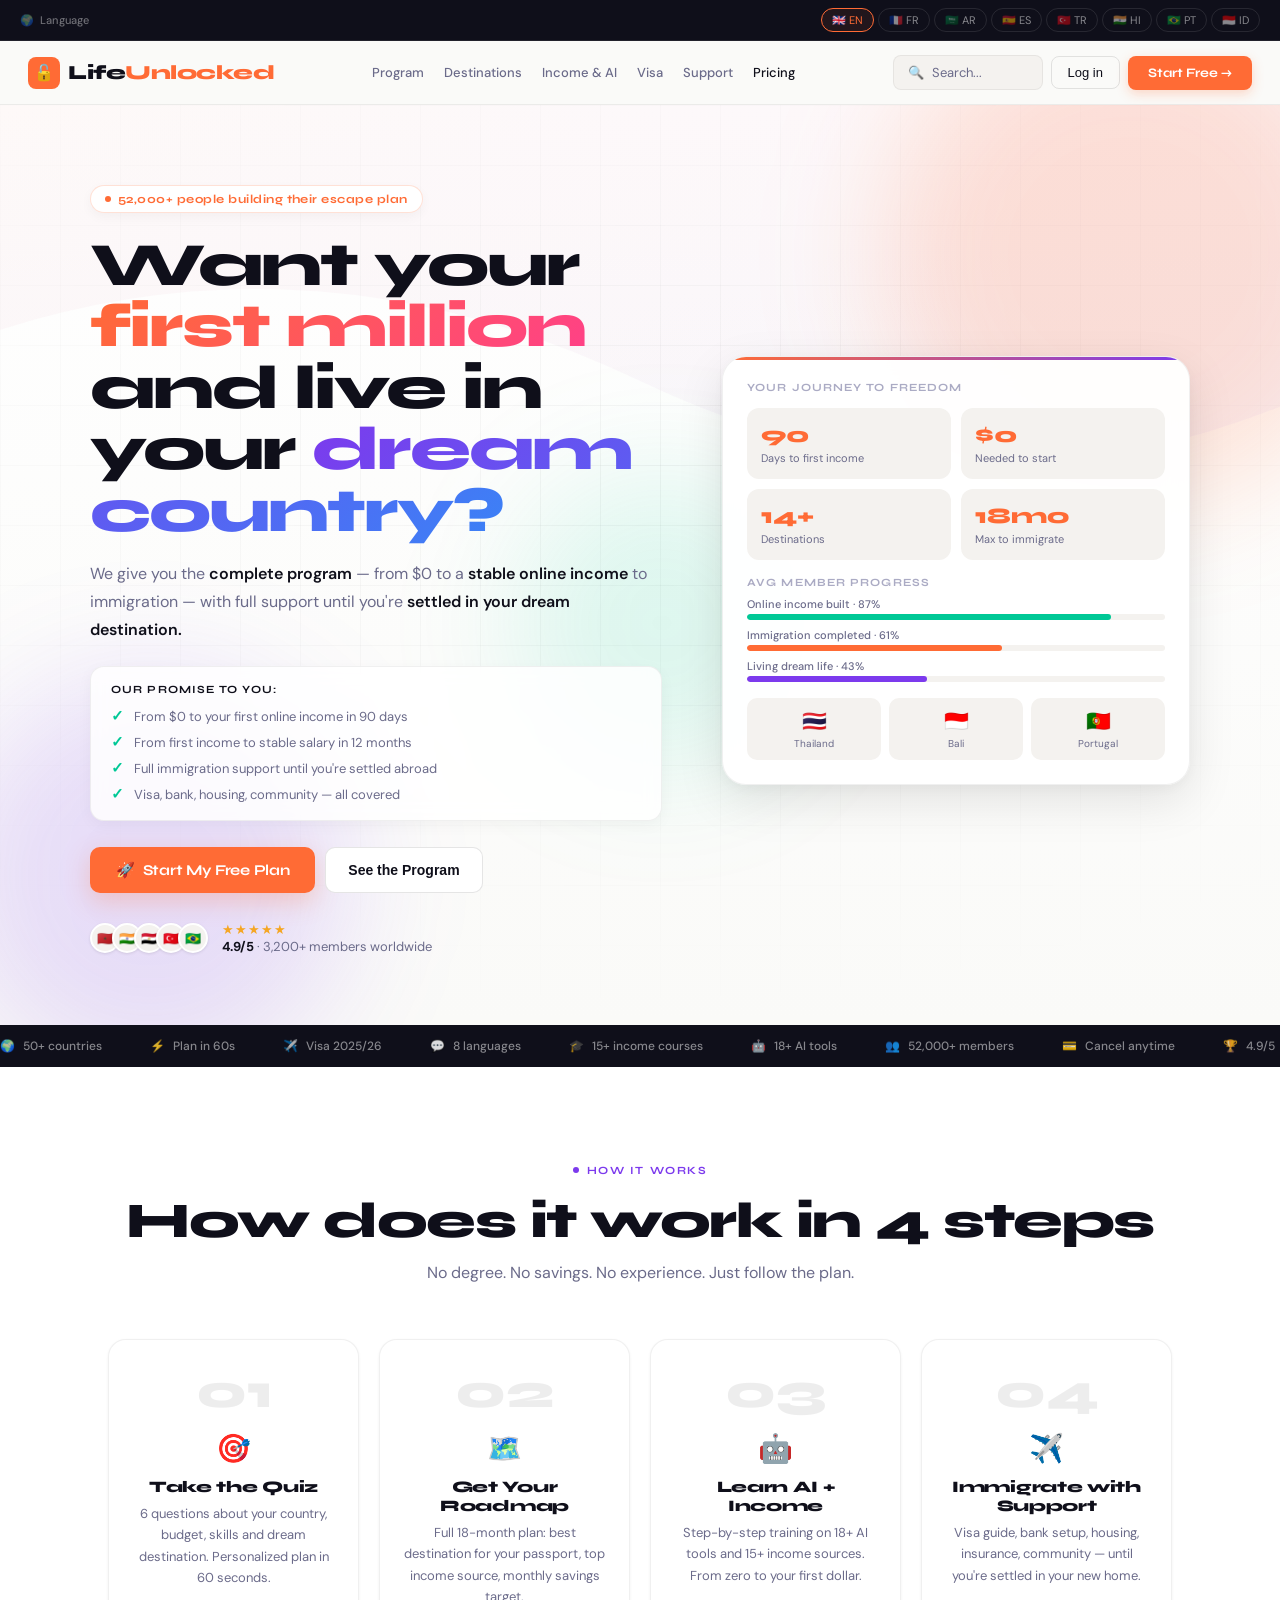
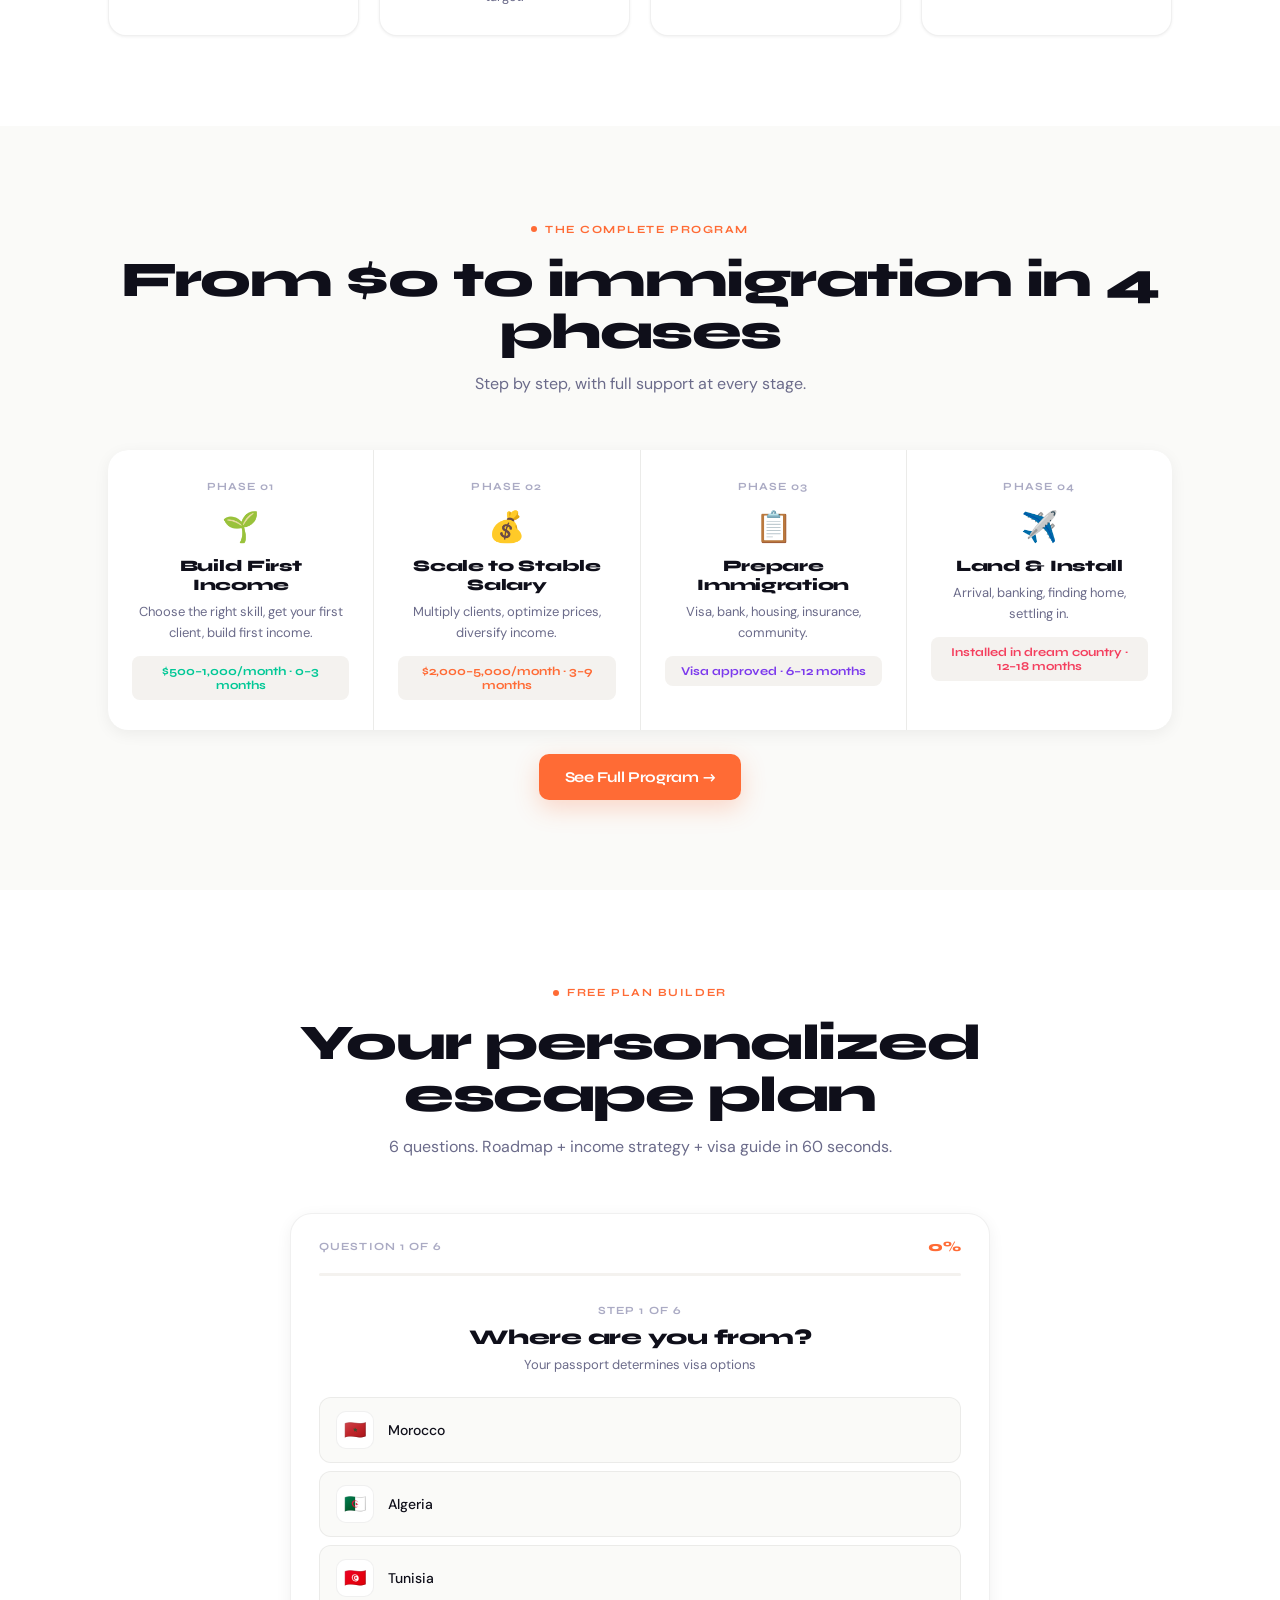
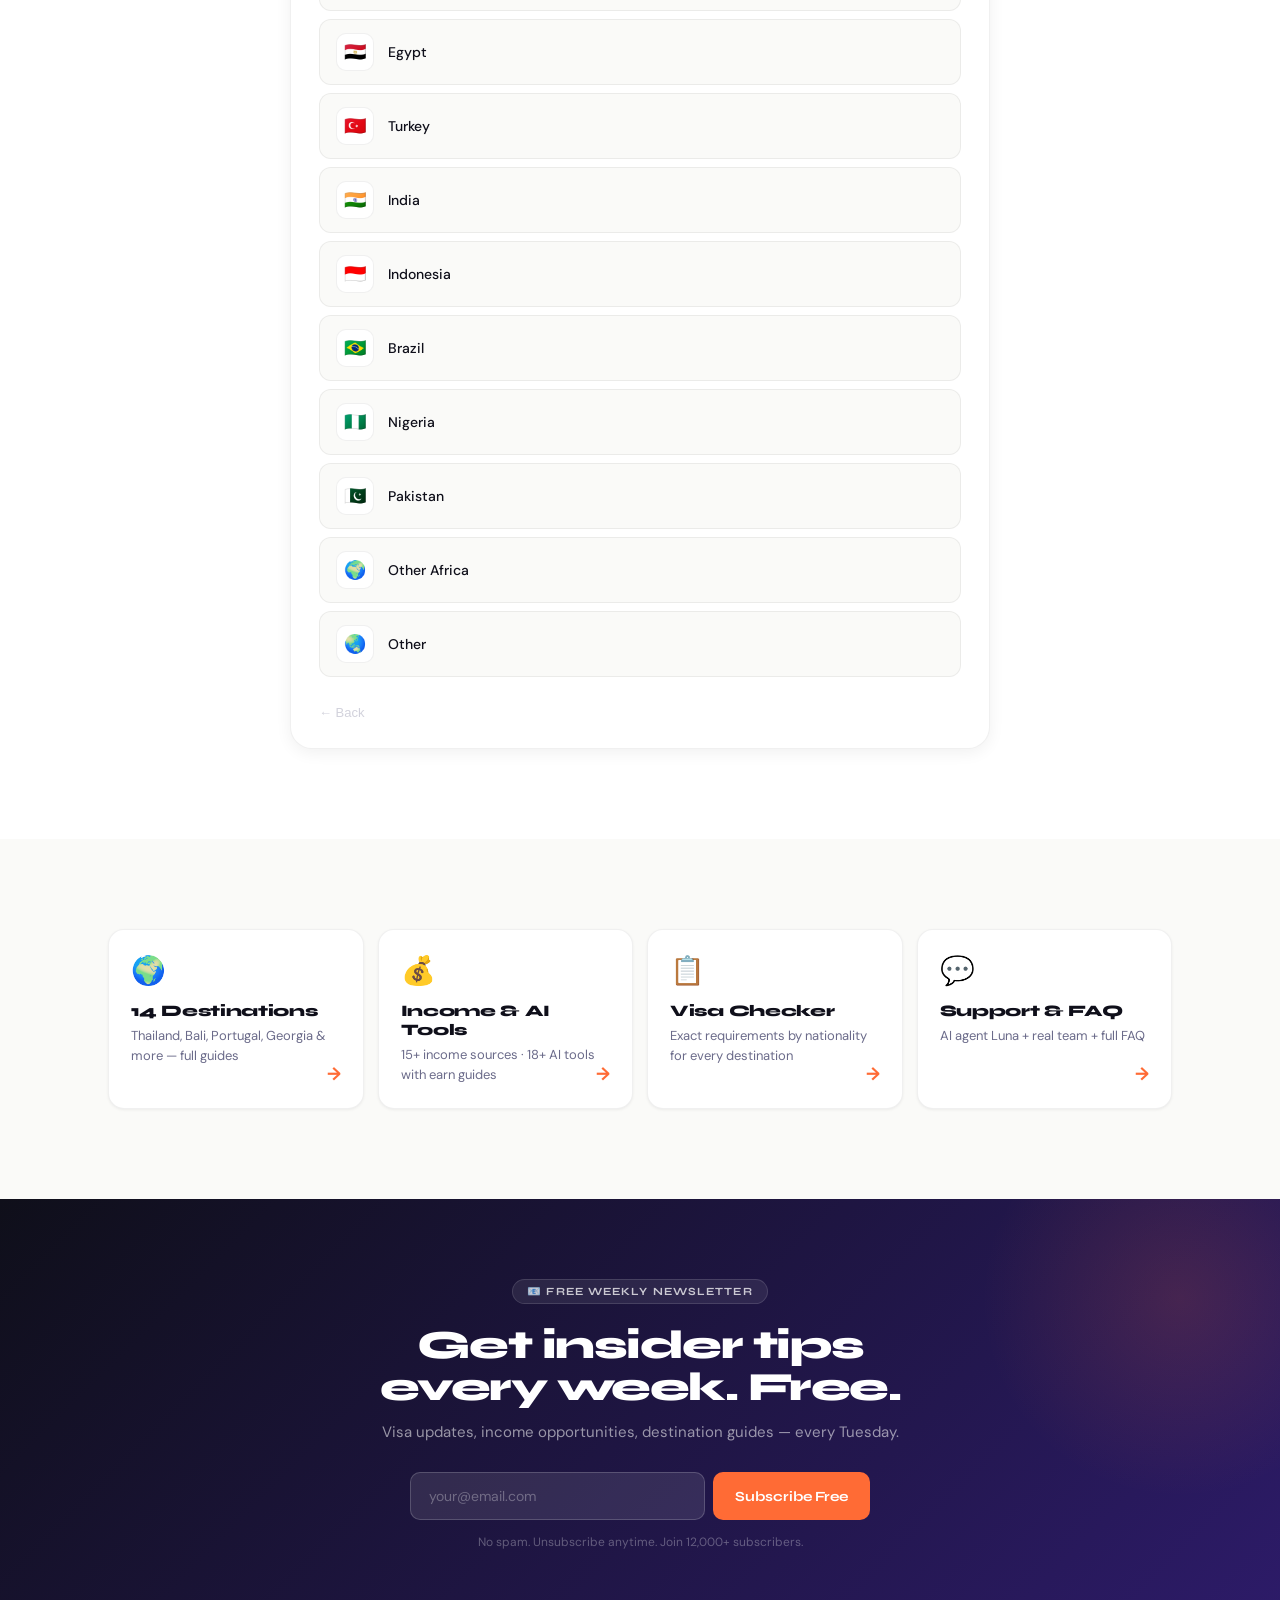
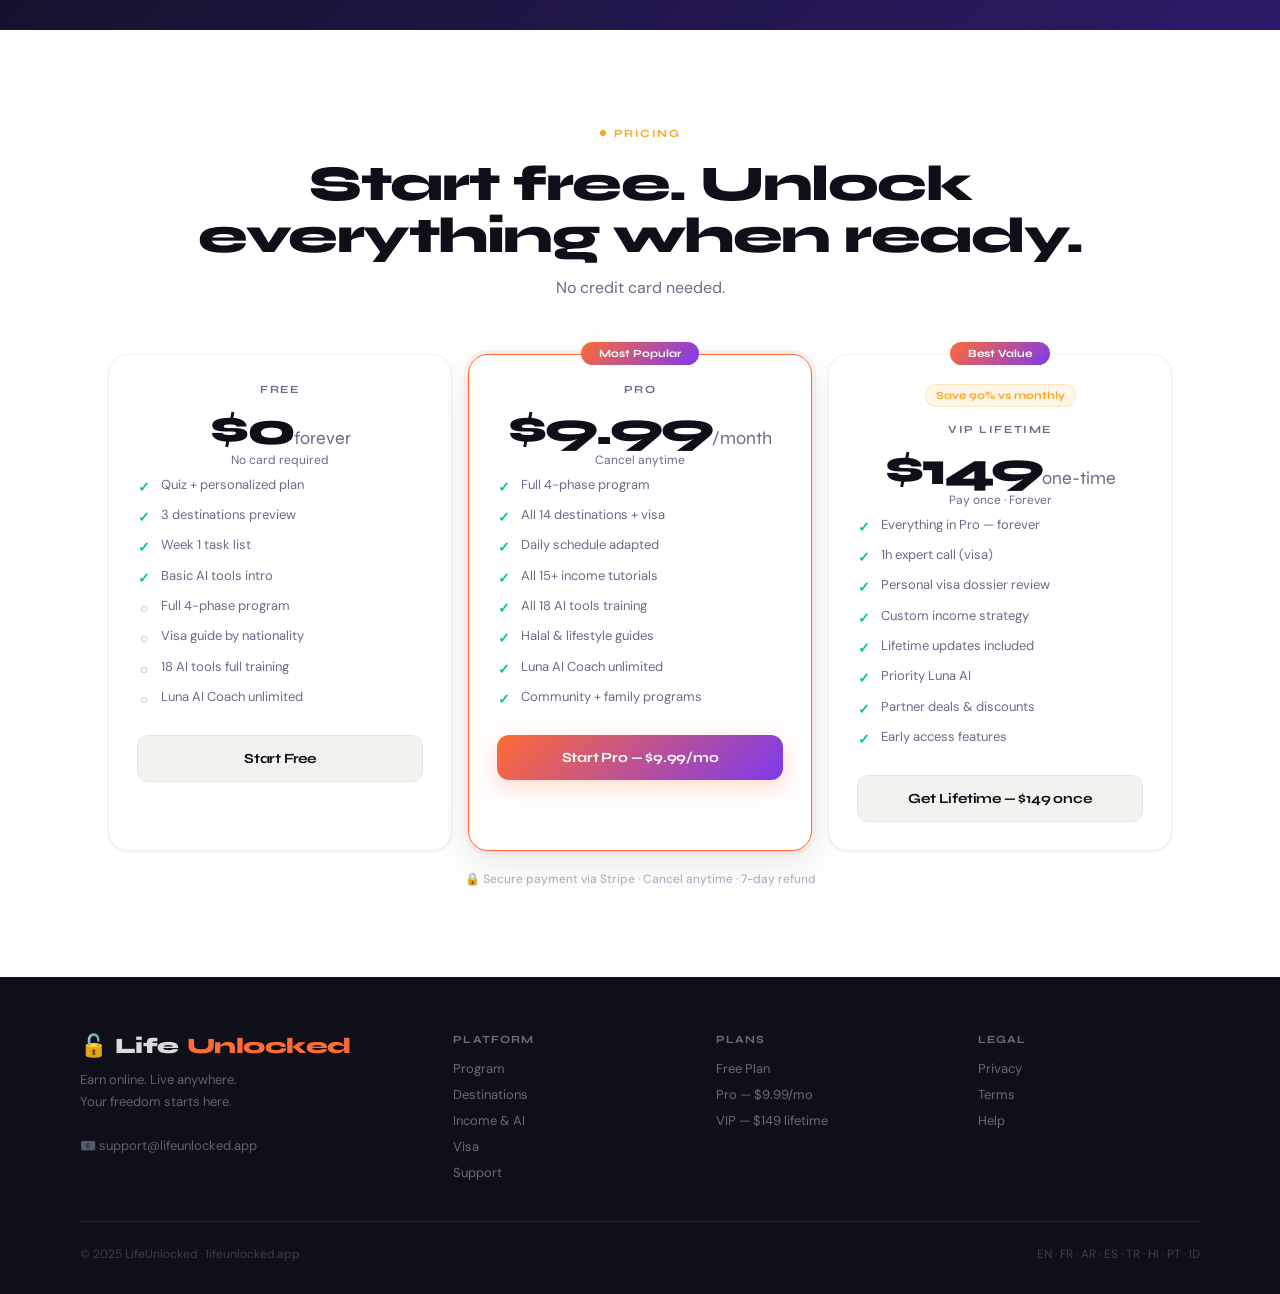
==== commit 058cc601: "Add files via upload" ====
--- a/index.html
+++ b/index.html
@@ -7,21 +7,26 @@
 <link href="https://fonts.googleapis.com/css2?family=Syne:wght@400;600;700;800&family=DM+Sans:wght@300;400;500;600&display=swap" rel="stylesheet">
 <link rel="stylesheet" href="shared.css">
 <style>
-/* HERO */
-.hero{padding:90px 28px 80px;position:relative;overflow:hidden;background:var(--white)}
-.hero-dots{position:absolute;inset:0;background-image:radial-gradient(circle,rgba(0,0,0,0.05) 1px,transparent 1px);background-size:28px 28px;pointer-events:none}
-.hero-orb{position:absolute;border-radius:50%;pointer-events:none}
-.hero-orb1{width:500px;height:500px;background:radial-gradient(circle,rgba(255,107,53,0.07) 0%,transparent 70%);top:-150px;right:-100px}
-.hero-orb2{width:300px;height:300px;background:radial-gradient(circle,rgba(124,58,237,0.05) 0%,transparent 70%);bottom:-50px;left:-80px}
-.hero-inner{max-width:1100px;margin:0 auto;display:grid;grid-template-columns:1.1fr 0.9fr;gap:60px;align-items:center;position:relative;z-index:1}
-.hero-badge{display:inline-flex;align-items:center;gap:7px;background:var(--or4);border:1px solid rgba(255,107,53,.15);padding:6px 14px;border-radius:50px;font-size:12px;color:var(--or);font-weight:700;margin-bottom:22px;font-family:'Syne',sans-serif;letter-spacing:.04em}
+/* HERO with rich animated background */
+.hero{padding:80px 28px 70px;position:relative;overflow:hidden;background:linear-gradient(180deg,#FFFFFF 0%,#FAFAF8 100%);min-height:680px;display:flex;align-items:center}
+.hero-bg{position:absolute;inset:0;pointer-events:none;overflow:hidden;z-index:0}
+.hero-bg svg{position:absolute;width:120%;height:120%;left:-10%;top:-10%;opacity:.7}
+.hero-grid-bg{position:absolute;inset:0;background-image:linear-gradient(rgba(0,0,0,.04) 1px,transparent 1px),linear-gradient(90deg,rgba(0,0,0,.04) 1px,transparent 1px);background-size:60px 60px;mask-image:radial-gradient(ellipse 80% 60% at 50% 40%,black,transparent);-webkit-mask-image:radial-gradient(ellipse 80% 60% at 50% 40%,black,transparent)}
+.hero-blob{position:absolute;border-radius:50%;filter:blur(60px);pointer-events:none;animation:floatBlob 20s ease-in-out infinite}
+.hero-blob-1{width:500px;height:500px;background:rgba(255,107,53,.18);top:-100px;right:-100px}
+.hero-blob-2{width:400px;height:400px;background:rgba(124,58,237,.15);bottom:-50px;left:-50px;animation-delay:-7s}
+.hero-blob-3{width:300px;height:300px;background:rgba(0,200,150,.12);top:40%;left:40%;animation-delay:-14s}
+@keyframes floatBlob{0%,100%{transform:translate(0,0) scale(1)}33%{transform:translate(40px,-30px) scale(1.1)}66%{transform:translate(-30px,40px) scale(0.95)}}
+
+.hero-inner{max-width:1100px;margin:0 auto;display:grid;grid-template-columns:1.1fr 0.9fr;gap:60px;align-items:center;position:relative;z-index:2;width:100%}
+.hero-badge{display:inline-flex;align-items:center;gap:7px;background:rgba(255,255,255,.9);backdrop-filter:blur(8px);border:1px solid rgba(255,107,53,.2);padding:6px 14px;border-radius:50px;font-size:12px;color:var(--or);font-weight:700;margin-bottom:22px;font-family:'Syne',sans-serif;letter-spacing:.04em;box-shadow:0 4px 12px rgba(0,0,0,.04)}
 .pulse{width:6px;height:6px;border-radius:50%;background:var(--or);animation:pulse 2s infinite}
-.hero-h1{font-family:'Syne',sans-serif;font-size:clamp(38px,4.5vw,60px);font-weight:800;line-height:1.0;letter-spacing:-2px;color:var(--tx);margin-bottom:18px}
+.hero-h1{font-family:'Syne',sans-serif;font-size:clamp(38px,4.8vw,62px);font-weight:800;line-height:1;letter-spacing:-2px;color:var(--tx);margin-bottom:18px}
 .hero-h1 .g1{background:linear-gradient(135deg,var(--or),#FF4088);-webkit-background-clip:text;-webkit-text-fill-color:transparent;background-clip:text}
 .hero-h1 .g2{background:linear-gradient(135deg,var(--pu),var(--bl));-webkit-background-clip:text;-webkit-text-fill-color:transparent;background-clip:text}
 .hero-sub{font-size:16px;color:var(--mu);line-height:1.75;margin-bottom:22px}
 .hero-sub strong{color:var(--tx);font-weight:600}
-.promise-box{background:linear-gradient(135deg,rgba(255,107,53,.06),rgba(124,58,237,.05));border:1px solid rgba(255,107,53,.1);border-radius:14px;padding:16px 20px;margin-bottom:26px}
+.promise-box{background:rgba(255,255,255,.85);backdrop-filter:blur(8px);border:1px solid var(--b1);border-radius:14px;padding:16px 20px;margin-bottom:26px;box-shadow:0 4px 16px rgba(0,0,0,.04)}
 .promise-title{font-family:'Syne',sans-serif;font-size:11px;font-weight:700;color:var(--tx);text-transform:uppercase;letter-spacing:.1em;margin-bottom:10px}
 .p-item{display:flex;align-items:center;gap:8px;font-size:13px;color:var(--mu);margin-bottom:6px}
 .p-item:last-child{margin-bottom:0}
@@ -32,9 +37,10 @@
 .proof-t{font-size:13px;color:var(--mu)}.proof-t strong{color:var(--tx)}
 .stars-gold{color:#F5A623;font-size:13px;letter-spacing:1px}
 
-/* HERO CARD */
-.hero-card{background:#fff;border-radius:20px;padding:24px;box-shadow:0 12px 40px rgba(0,0,0,.1),0 4px 12px rgba(0,0,0,.06);border:1px solid var(--b1);position:relative;overflow:hidden}
-.hero-card::before{content:'';position:absolute;top:0;left:0;right:0;height:3px;background:linear-gradient(90deg,var(--or),var(--pu))}
+/* HERO RIGHT */
+.hero-card{background:rgba(255,255,255,.95);backdrop-filter:blur(12px);border-radius:24px;padding:24px;box-shadow:0 16px 48px rgba(0,0,0,.1),0 4px 16px rgba(0,0,0,.04);border:1px solid var(--b1);position:relative;overflow:hidden}
+.hero-card::before{content:'';position:absolute;top:0;left:0;right:0;height:3px;background:linear-gradient(90deg,var(--or),var(--pu),var(--te));background-size:200% 100%;animation:shimmer 4s linear infinite}
+@keyframes shimmer{0%{background-position:0% 50%}100%{background-position:200% 50%}}
 .hc-label{font-family:'Syne',sans-serif;font-size:11px;font-weight:700;color:var(--fa);text-transform:uppercase;letter-spacing:.1em;margin-bottom:14px}
 .hc-stats{display:grid;grid-template-columns:1fr 1fr;gap:10px;margin-bottom:16px}
 .hc-s{background:var(--bg2);border-radius:12px;padding:14px}
@@ -42,12 +48,14 @@
 .hc-s-l{font-size:11px;color:var(--mu);margin-top:3px}
 .prog-label{font-size:11px;color:var(--mu);font-weight:500;margin-bottom:3px;margin-top:8px}
 .prog-bar{height:6px;background:var(--bg2);border-radius:3px;overflow:hidden}
-.prog-fill{height:100%;border-radius:3px}
+.prog-fill{height:100%;border-radius:3px;animation:fillIn 1.5s ease-out}
+@keyframes fillIn{from{width:0!important}}
 .dest-preview{display:grid;grid-template-columns:1fr 1fr 1fr;gap:8px;margin-top:16px}
-.dp{background:var(--bg2);border-radius:10px;padding:10px;text-align:center}
+.dp{background:var(--bg2);border-radius:10px;padding:10px;text-align:center;transition:transform .2s}
+.dp:hover{transform:translateY(-2px)}
 .dp-flag{font-size:20px}.dp-name{font-size:10px;color:var(--mu);margin-top:3px}
 
-/* HOW IT WORKS */
+/* STEPS */
 .steps-grid{display:grid;grid-template-columns:repeat(auto-fit,minmax(220px,1fr));gap:20px;margin-top:52px}
 .step-card{background:#fff;border:1px solid var(--b1);border-radius:18px;padding:28px 24px;box-shadow:0 1px 3px rgba(0,0,0,.06);transition:all .3s;position:relative;overflow:hidden}
 .step-card::before{content:'';position:absolute;top:0;left:0;right:0;height:3px;background:linear-gradient(90deg,var(--or),var(--pu));opacity:0;transition:opacity .3s}
@@ -57,7 +65,7 @@
 .step-title{font-family:'Syne',sans-serif;font-size:16px;font-weight:800;color:var(--tx);margin-bottom:7px;letter-spacing:-.3px}
 .step-desc{font-size:13px;color:var(--mu);line-height:1.65}
 
-/* PROGRAM PREVIEW */
+/* PHASES */
 .phases-grid{display:grid;grid-template-columns:repeat(auto-fit,minmax(220px,1fr));gap:1px;background:var(--b1);border-radius:20px;overflow:hidden;box-shadow:0 4px 16px rgba(0,0,0,.06);margin-top:52px}
 .phase{background:#fff;padding:30px 24px;transition:background .3s;cursor:pointer}
 .phase:hover{background:var(--bg2)}
@@ -142,13 +150,13 @@
 .pb-ghost{background:var(--bg2);color:var(--tx);border:1.5px solid var(--b1)}
 .pb-ghost:hover{border-color:var(--or);color:var(--or)}
 
-@media(max-width:900px){.hero-inner{grid-template-columns:1fr}.hero-card{display:none}}
+@media(max-width:900px){.hero-inner{grid-template-columns:1fr}.hero-card{display:none}.hero{min-height:auto}}
 @media(max-width:600px){.hero{padding:60px 16px 50px}.res-grid{grid-template-columns:1fr}.nl-form{flex-direction:column}.pricing-grid{grid-template-columns:1fr}}
 </style>
 </head>
 <body>
 
-<!-- AUTH MODAL -->
+<!-- AUTH -->
 <div class="auth-overlay" id="auth-overlay">
   <div class="auth-box" id="auth-box">
     <div class="auth-header">
@@ -156,8 +164,8 @@
       <button class="auth-close" onclick="closeAuth()">✕</button>
     </div>
     <div class="auth-tabs">
-      <button class="auth-tab active" id="tab-signin" onclick="switchTab('signin')">Sign In</button>
-      <button class="auth-tab" id="tab-signup" onclick="switchTab('signup')">Create Account</button>
+      <button class="auth-tab active" id="tab-signin" onclick="switchTab('signin')" data-i18n="auth_signin">Sign In</button>
+      <button class="auth-tab" id="tab-signup" onclick="switchTab('signup')" data-i18n="auth_signup">Create Account</button>
     </div>
     <div id="auth-form-area"></div>
   </div>
@@ -170,88 +178,94 @@
     <div><span class="nav-life">Life</span><span class="nav-ul">Unlocked</span></div>
   </div>
   <div class="nav-links">
-    <a href="program.html">Program</a>
-    <a href="destinations.html">Destinations</a>
-    <a href="income.html">Income & AI</a>
-    <a href="visa.html">Visa</a>
-    <a href="support.html">Support</a>
-    <a href="index.html#pricing">Pricing</a>
+    <a href="program.html" data-i18n="nav_program">Program</a>
+    <a href="destinations.html" data-i18n="nav_destinations">Destinations</a>
+    <a href="income.html" data-i18n="nav_income">Income & AI</a>
+    <a href="visa.html" data-i18n="nav_visa">Visa</a>
+    <a href="support.html" data-i18n="nav_support">Support</a>
+    <a href="index.html#pricing" data-i18n="nav_pricing">Pricing</a>
   </div>
   <div class="nav-right">
-    <div class="nav-search-btn" onclick="toggleSearch()">🔍 <span id="ns-txt">Search...</span></div>
-    <button class="nav-login-btn" onclick="openAuth('signin')" id="nav-login-btn">Log in</button>
-    <button class="nav-cta-btn" onclick="document.getElementById('quiz').scrollIntoView({behavior:'smooth'})">Start Free →</button>
+    <div class="nav-search-btn" onclick="toggleSearch()">🔍 <span data-i18n="nav_search">Search...</span></div>
+    <button class="nav-login-btn" onclick="openAuth('signin')" id="nav-login-btn" data-i18n="nav_login">Log in</button>
+    <button class="nav-cta-btn" onclick="document.getElementById('quiz').scrollIntoView({behavior:'smooth'})" data-i18n="nav_cta">Start Free →</button>
   </div>
   <button class="nav-mobile-menu" onclick="toggleMobileNav()">☰</button>
 </nav>
 
-<!-- MOBILE NAV -->
 <div class="mobile-nav" id="mobile-nav">
-  <a href="program.html" onclick="toggleMobileNav()">📋 The Program</a>
-  <a href="destinations.html" onclick="toggleMobileNav()">🌍 Destinations</a>
-  <a href="income.html" onclick="toggleMobileNav()">💰 Income & AI</a>
-  <a href="visa.html" onclick="toggleMobileNav()">📋 Visa Checker</a>
-  <a href="support.html" onclick="toggleMobileNav()">💬 Support</a>
-  <a href="index.html#pricing" onclick="toggleMobileNav()">💎 Pricing</a>
-  <div style="padding:16px;display:flex;gap:8px">
-    <button class="nav-login-btn" style="flex:1" onclick="openAuth('signin')">Log in</button>
-    <button class="nav-cta-btn" style="flex:1" onclick="openAuth('signup')">Sign up free</button>
-  </div>
-</div>
-
-<!-- SEARCH BAR -->
+  <a href="program.html">📋 Program</a>
+  <a href="destinations.html">🌍 Destinations</a>
+  <a href="income.html">💰 Income & AI</a>
+  <a href="visa.html">📋 Visa</a>
+  <a href="support.html">💬 Support</a>
+  <a href="index.html#pricing">💎 Pricing</a>
+</div>
+
 <div class="search-bar-wrap" id="search-bar-wrap">
   <div class="search-bar-inner">
     <span>🔍</span>
-    <input class="search-bar-input" id="search-input" placeholder="Search destinations, income sources, visa, AI tools..." oninput="runSearch(this.value)" onkeydown="if(event.key==='Escape')toggleSearch()">
+    <input class="search-bar-input" id="search-input" placeholder="Search..." oninput="runSearch(this.value)" onkeydown="if(event.key==='Escape')toggleSearch()">
     <button onclick="toggleSearch()" style="background:none;border:none;cursor:pointer;color:var(--mu);font-size:16px">✕</button>
   </div>
   <div class="search-results" id="search-results"></div>
 </div>
 
-<!-- HERO -->
+<!-- HERO with rich animated background -->
 <div class="hero" id="hero">
-  <div class="hero-dots"></div>
-  <div class="hero-orb hero-orb1"></div>
-  <div class="hero-orb hero-orb2"></div>
+  <div class="hero-bg">
+    <div class="hero-grid-bg"></div>
+    <div class="hero-blob hero-blob-1"></div>
+    <div class="hero-blob hero-blob-2"></div>
+    <div class="hero-blob hero-blob-3"></div>
+    <svg viewBox="0 0 1200 600" xmlns="http://www.w3.org/2000/svg" preserveAspectRatio="none">
+      <defs>
+        <linearGradient id="heroGrad1" x1="0%" y1="0%" x2="100%" y2="100%">
+          <stop offset="0%" style="stop-color:#FF6B35;stop-opacity:0.05"/>
+          <stop offset="100%" style="stop-color:#7C3AED;stop-opacity:0.05"/>
+        </linearGradient>
+      </defs>
+      <path d="M0,200 Q300,100 600,200 T1200,180 L1200,0 L0,0 Z" fill="url(#heroGrad1)"/>
+    </svg>
+  </div>
   <div class="hero-inner">
     <div>
-      <div class="hero-badge"><div class="pulse"></div>52,000+ people building their escape plan</div>
-      <h1 class="hero-h1">Want your <span class="g1">first million</span> and live in your <span class="g2">dream country?</span></h1>
-      <p class="hero-sub">We give you the <strong>complete program</strong> — from $0 to a <strong>stable online income</strong> to immigration — with full support until you're <strong>settled in your dream destination.</strong></p>
+      <div class="hero-badge"><div class="pulse"></div><span id="hb-text">52,000+ people building their escape plan</span></div>
+      <h1 class="hero-h1" id="hero-h1-text">Want your <span class="g1">first million</span> and live in your <span class="g2">dream country?</span></h1>
+      <p class="hero-sub" id="hero-sub-text">We give you the <strong>complete program</strong> — from $0 to a <strong>stable online income</strong> to immigration — with full support until you're <strong>settled in your dream destination.</strong></p>
       <div class="promise-box">
-        <div class="promise-title">Our promise to you:</div>
-        <div class="p-item"><span class="p-check">✓</span>From $0 to your first online income in 90 days</div>
-        <div class="p-item"><span class="p-check">✓</span>From first income to stable salary in 12 months</div>
-        <div class="p-item"><span class="p-check">✓</span>Full immigration support until you're installed abroad</div>
-        <div class="p-item"><span class="p-check">✓</span>Visa, bank, housing, community — all covered</div>
+        <div class="promise-title" id="promise-title-text">Our promise to you:</div>
+        <div class="p-item"><span class="p-check">✓</span><span id="p1">From $0 to your first online income in 90 days</span></div>
+        <div class="p-item"><span class="p-check">✓</span><span id="p2">From first income to stable salary in 12 months</span></div>
+        <div class="p-item"><span class="p-check">✓</span><span id="p3">Full immigration support until you're settled abroad</span></div>
+        <div class="p-item"><span class="p-check">✓</span><span id="p4">Visa, bank, housing, community — all covered</span></div>
       </div>
       <div class="hero-btns">
-        <button class="btn-primary" onclick="document.getElementById('quiz').scrollIntoView({behavior:'smooth'})">🚀 Start My Free Plan</button>
-        <button class="btn-secondary" onclick="window.location='program.html'">See the Program</button>
+        <button class="btn-primary" onclick="document.getElementById('quiz').scrollIntoView({behavior:'smooth'})">🚀 <span id="cta1">Start My Free Plan</span></button>
+        <button class="btn-secondary" onclick="window.location='program.html'" id="cta2">See the Program</button>
       </div>
       <div class="hero-proof">
         <div class="avs"><div class="av">🇲🇦</div><div class="av">🇮🇳</div><div class="av">🇪🇬</div><div class="av">🇹🇷</div><div class="av">🇧🇷</div></div>
         <div>
           <div class="stars-gold">★★★★★</div>
-          <div class="proof-t"><strong>4.9/5</strong> · 3,200+ members worldwide</div>
+          <div class="proof-t"><strong>4.9/5</strong> · <span id="proof-count">3,200+ members worldwide</span></div>
         </div>
       </div>
     </div>
     <div class="hero-card">
-      <div class="hc-label">Your Journey to Freedom</div>
+      <div class="hc-label" id="hc-label-text">Your Journey to Freedom</div>
       <div class="hc-stats">
-        <div class="hc-s"><div class="hc-s-n">90</div><div class="hc-s-l">Days to first income</div></div>
-        <div class="hc-s"><div class="hc-s-n">$0</div><div class="hc-s-l">Needed to start</div></div>
-        <div class="hc-s"><div class="hc-s-n">14+</div><div class="hc-s-l">Destinations</div></div>
-        <div class="hc-s"><div class="hc-s-n">18mo</div><div class="hc-s-l">Max to immigrate</div></div>
-      </div>
-      <div class="hc-label" style="margin-bottom:4px">Avg member progress</div>
-      <div class="prog-label">Online income built · 87%</div>
+        <div class="hc-s"><div class="hc-s-n">90</div><div class="hc-s-l" id="hc1">Days to first income</div></div>
+        <div class="hc-s"><div class="hc-s-n">$0</div><div class="hc-s-l" id="hc2">Needed to start</div></div>
+        <div class="hc-s"><div class="hc-s-n">14+</div><div class="hc-s-l" id="hc3">Destinations</div></div>
+        <div class="hc-s"><div class="hc-s-n">18mo</div><div class="hc-s-l" id="hc4">Max to immigrate</div></div>
+      </div>
+      <div class="hc-label" style="margin-bottom:4px" id="hc-progress-text">Avg member progress</div>
+      <div class="prog-label" id="hc-p1">Online income built · 87%</div>
       <div class="prog-bar"><div class="prog-fill" style="width:87%;background:var(--te)"></div></div>
-      <div class="prog-label">Immigration completed · 61%</div>
+      <div class="prog-label" id="hc-p2">Immigration completed · 61%</div>
       <div class="prog-bar"><div class="prog-fill" style="width:61%;background:var(--or)"></div></div>
-      <div class="prog-label">Living dream life · 43%</div>
+      <div class="prog-label" id="hc-p3">Living dream life · 43%</div>
       <div class="prog-bar"><div class="prog-fill" style="width:43%;background:var(--pu)"></div></div>
       <div class="dest-preview">
         <div class="dp"><div class="dp-flag">🇹🇭</div><div class="dp-name">Thailand</div></div>
@@ -263,16 +277,14 @@
 </div>
 
 <!-- TRUST BAR -->
-<div class="trust-bar">
-  <div class="trust-inner" id="trust-inner"></div>
-</div>
+<div class="trust-bar"><div class="trust-inner" id="trust-inner"></div></div>
 
 <!-- HOW IT WORKS -->
 <div class="section-wrap" id="how">
   <div class="section section-center">
-    <div class="sec-tag st-pu"><div class="sec-tag-dot"></div><span class="sec-tag-txt">How it works</span></div>
-    <h2 class="sec-heading">4 steps to <span class="grad-pu">total freedom</span></h2>
-    <p class="sec-sub c">No degree. No savings. No experience. Just follow the plan.</p>
+    <div class="sec-tag st-pu"><div class="sec-tag-dot"></div><span class="sec-tag-txt" id="how-tag">How it works</span></div>
+    <h2 class="sec-heading" id="how-h">4 steps to <span class="grad-pu">total freedom</span></h2>
+    <p class="sec-sub c" id="how-sub">No degree. No savings. No experience. Just follow the plan.</p>
     <div class="steps-grid" id="steps-grid"></div>
   </div>
 </div>
@@ -280,12 +292,12 @@
 <!-- PROGRAM PREVIEW -->
 <div class="section-wrap alt" id="program">
   <div class="section section-center">
-    <div class="sec-tag st-or"><div class="sec-tag-dot"></div><span class="sec-tag-txt">The Complete Program</span></div>
-    <h2 class="sec-heading">From <span class="grad-or">$0 to immigration</span><br>in 4 phases</h2>
-    <p class="sec-sub c">The only program that takes you from zero to living in your dream country — step by step, with support at every stage.</p>
+    <div class="sec-tag st-or"><div class="sec-tag-dot"></div><span class="sec-tag-txt" id="prog-tag">The Complete Program</span></div>
+    <h2 class="sec-heading" id="prog-h">From <span class="grad-or">$0 to immigration</span><br>in 4 phases</h2>
+    <p class="sec-sub c" id="prog-sub">Step by step, with full support at every stage.</p>
     <div class="phases-grid" id="phases-grid"></div>
     <div style="margin-top:24px;text-align:center">
-      <button class="btn-primary" onclick="window.location='program.html'">See Full Program →</button>
+      <button class="btn-primary" onclick="window.location='program.html'" id="prog-cta">See Full Program →</button>
     </div>
   </div>
 </div>
@@ -293,9 +305,9 @@
 <!-- QUIZ -->
 <div class="section-wrap" id="quiz-section">
   <div class="section section-center" id="quiz" style="max-width:760px">
-    <div class="sec-tag st-or"><div class="sec-tag-dot"></div><span class="sec-tag-txt">Free Plan Builder</span></div>
-    <h2 class="sec-heading">Your personalized <span class="grad-or">escape plan</span></h2>
-    <p class="sec-sub c">6 questions. Roadmap + income strategy + visa guide in 60 seconds.</p>
+    <div class="sec-tag st-or"><div class="sec-tag-dot"></div><span class="sec-tag-txt" id="quiz-tag">Free Plan Builder</span></div>
+    <h2 class="sec-heading" id="quiz-h">Your personalized <span class="grad-or">escape plan</span></h2>
+    <p class="sec-sub c" id="quiz-sub">6 questions. Roadmap + income strategy + visa guide in 60 seconds.</p>
     <div class="q-shell" id="q-shell">
       <div class="q-header">
         <div style="display:flex;justify-content:space-between;align-items:center">
@@ -305,41 +317,38 @@
         <div class="q-bar-wrap"><div class="q-bar" id="q-bar"></div></div>
       </div>
       <div class="q-body" id="q-body"></div>
-      <div class="q-footer">
-        <button class="q-back" id="q-back" onclick="goBack()" style="opacity:.3">← Back</button>
-        <span style="font-size:11px;color:var(--fa)" id="q-footer-hint"></span>
-      </div>
+      <div class="q-footer"><button class="q-back" id="q-back" onclick="goBack()" style="opacity:.3">← Back</button></div>
     </div>
     <div id="result-wrap" style="display:none"></div>
   </div>
 </div>
 
-<!-- QUICK LINKS TO OTHER PAGES -->
+<!-- QUICK LINKS -->
 <div class="section-wrap alt">
   <div class="section">
     <div style="display:grid;grid-template-columns:repeat(auto-fit,minmax(220px,1fr));gap:14px">
       <a href="destinations.html" class="quick-link-card">
         <div class="ql-ico">🌍</div>
-        <div class="ql-title">14 Destinations</div>
-        <div class="ql-sub">Thailand, Bali, Portugal, Georgia & more — full guides</div>
+        <div class="ql-title" id="ql1-t">14 Destinations</div>
+        <div class="ql-sub" id="ql1-s">Thailand, Bali, Portugal, Georgia & more — full guides</div>
         <div class="ql-arrow">→</div>
       </a>
       <a href="income.html" class="quick-link-card">
         <div class="ql-ico">💰</div>
-        <div class="ql-title">Income & AI Tools</div>
-        <div class="ql-sub">15+ income sources · 18+ AI tools with earn guides</div>
+        <div class="ql-title" id="ql2-t">Income & AI Tools</div>
+        <div class="ql-sub" id="ql2-s">15+ income sources · 18+ AI tools with earn guides</div>
         <div class="ql-arrow">→</div>
       </a>
       <a href="visa.html" class="quick-link-card">
         <div class="ql-ico">📋</div>
-        <div class="ql-title">Visa Checker</div>
-        <div class="ql-sub">Exact requirements by nationality for every destination</div>
+        <div class="ql-title" id="ql3-t">Visa Checker</div>
+        <div class="ql-sub" id="ql3-s">Exact requirements by nationality for every destination</div>
         <div class="ql-arrow">→</div>
       </a>
       <a href="support.html" class="quick-link-card">
         <div class="ql-ico">💬</div>
-        <div class="ql-title">Support & FAQ</div>
-        <div class="ql-sub">AI agent Luna + real team + full FAQ</div>
+        <div class="ql-title" id="ql4-t">Support & FAQ</div>
+        <div class="ql-sub" id="ql4-s">AI agent Luna + real team + full FAQ</div>
         <div class="ql-arrow">→</div>
       </a>
     </div>
@@ -350,25 +359,25 @@
 <div class="nl-wrap">
   <div class="nl-orb"></div>
   <div class="nl-inner">
-    <div class="nl-tag">📧 Free Weekly Newsletter</div>
-    <h2 class="nl-h">Get insider tips every week. Free.</h2>
-    <p class="nl-sub">Visa updates, income opportunities, destination guides, and success stories from our community — every Tuesday.</p>
+    <div class="nl-tag" id="nl-tag-text">📧 Free Weekly Newsletter</div>
+    <h2 class="nl-h" id="nl-h-text">Get insider tips every week. Free.</h2>
+    <p class="nl-sub" id="nl-sub-text">Visa updates, income opportunities, destination guides, and success stories — every Tuesday.</p>
     <div class="nl-form">
       <input class="nl-input" id="nl-email" type="email" placeholder="your@email.com">
-      <button class="nl-btn" onclick="subscribeNL()">Subscribe Free</button>
-    </div>
-    <div class="nl-note">No spam. Unsubscribe anytime. Join 12,000+ subscribers.</div>
+      <button class="nl-btn" onclick="subscribeNL()" id="nl-btn-text">Subscribe Free</button>
+    </div>
+    <div class="nl-note" id="nl-note-text">No spam. Unsubscribe anytime. Join 12,000+ subscribers.</div>
   </div>
 </div>
 
 <!-- PRICING -->
 <div class="section-wrap" id="pricing">
   <div class="section section-center">
-    <div class="sec-tag st-go"><div class="sec-tag-dot"></div><span class="sec-tag-txt">Pricing</span></div>
-    <h2 class="sec-heading">Start free. Unlock <span class="grad-go">everything</span> when ready.</h2>
-    <p class="sec-sub c">No credit card needed. Upgrade when you want the full program, visa assistance, and AI coaching.</p>
+    <div class="sec-tag st-go"><div class="sec-tag-dot"></div><span class="sec-tag-txt" id="pr-tag">Pricing</span></div>
+    <h2 class="sec-heading" id="pr-h">Start free. Unlock <span class="grad-go">everything</span> when ready.</h2>
+    <p class="sec-sub c" id="pr-sub">No credit card needed. Upgrade when you want the full program.</p>
     <div class="pricing-grid" id="pricing-grid"></div>
-    <p style="font-size:12px;color:var(--fa);margin-top:20px">🔒 Secure payment via Stripe · Cancel anytime · 7-day money-back guarantee</p>
+    <p style="font-size:12px;color:var(--fa);margin-top:20px" id="pr-note">🔒 Secure payment via Stripe · Cancel anytime · 7-day refund</p>
   </div>
 </div>
 
@@ -378,20 +387,20 @@
     <div class="footer-top">
       <div>
         <div class="footer-logo">🔓 <span style="color:rgba(255,255,255,.85)">Life</span><span style="color:var(--or)">Unlocked</span></div>
-        <div class="footer-tagline">Earn online. Live anywhere.<br>Your freedom starts here.<br><br>📧 support@lifeunlocked.app</div>
+        <div class="footer-tagline" id="ft-tagline">Earn online. Live anywhere.<br>Your freedom starts here.<br><br>📧 support@lifeunlocked.app</div>
       </div>
       <div>
-        <div class="footer-col-title">Platform</div>
+        <div class="footer-col-title" data-i18n="ft_platform">Platform</div>
         <div class="footer-links">
-          <a href="program.html">The Program</a>
-          <a href="destinations.html">Destinations</a>
-          <a href="income.html">Income & AI</a>
-          <a href="visa.html">Visa Checker</a>
-          <a href="support.html">Support</a>
+          <a href="program.html" data-i18n="nav_program">Program</a>
+          <a href="destinations.html" data-i18n="nav_destinations">Destinations</a>
+          <a href="income.html" data-i18n="nav_income">Income & AI</a>
+          <a href="visa.html" data-i18n="nav_visa">Visa</a>
+          <a href="support.html" data-i18n="nav_support">Support</a>
         </div>
       </div>
       <div>
-        <div class="footer-col-title">Plans</div>
+        <div class="footer-col-title" data-i18n="ft_plans">Plans</div>
         <div class="footer-links">
           <a href="#pricing">Free Plan</a>
           <a href="#pricing">Pro — $9.99/mo</a>
@@ -399,12 +408,11 @@
         </div>
       </div>
       <div>
-        <div class="footer-col-title">Legal</div>
+        <div class="footer-col-title" data-i18n="ft_legal">Legal</div>
         <div class="footer-links">
-          <a href="#">Privacy Policy</a>
-          <a href="#">Terms of Service</a>
-          <a href="#">Cookie Policy</a>
-          <a href="support.html">Help Center</a>
+          <a href="#" data-i18n="ft_privacy">Privacy</a>
+          <a href="#" data-i18n="ft_terms">Terms</a>
+          <a href="support.html" data-i18n="ft_help">Help</a>
         </div>
       </div>
     </div>
@@ -417,89 +425,419 @@
 
 <script src="shared.js"></script>
 <script>
+// PAGE-SPECIFIC TRANSLATIONS
+const PAGE_T = {
+  en: {
+    hb: '52,000+ people building their escape plan',
+    h1: 'Want your <span class="g1">first million</span> and live in your <span class="g2">dream country?</span>',
+    sub: 'We give you the <strong>complete program</strong> — from $0 to a <strong>stable online income</strong> to immigration — with full support until you\'re <strong>settled in your dream destination.</strong>',
+    promise_title: 'Our promise to you:',
+    p1: 'From $0 to your first online income in 90 days',
+    p2: 'From first income to stable salary in 12 months',
+    p3: 'Full immigration support until you\'re settled abroad',
+    p4: 'Visa, bank, housing, community — all covered',
+    cta1: 'Start My Free Plan', cta2: 'See the Program',
+    proof_count: '3,200+ members worldwide',
+    hc_label: 'Your Journey to Freedom',
+    hc1: 'Days to first income', hc2: 'Needed to start', hc3: 'Destinations', hc4: 'Max to immigrate',
+    hc_progress: 'Avg member progress',
+    hc_p1: 'Online income built · 87%', hc_p2: 'Immigration completed · 61%', hc_p3: 'Living dream life · 43%',
+    how_tag: 'How it works', how_h: 'How does it work in 4 steps', how_sub: 'No degree. No savings. No experience. Just follow the plan.',
+    prog_tag: 'The Complete Program', prog_h: 'From $0 to immigration in 4 phases', prog_sub: 'Step by step, with full support at every stage.',
+    prog_cta: 'See Full Program →',
+    quiz_tag: 'Free Plan Builder', quiz_h: 'Your personalized escape plan', quiz_sub: '6 questions. Roadmap + income strategy + visa guide in 60 seconds.',
+    ql1_t: '14 Destinations', ql1_s: 'Thailand, Bali, Portugal, Georgia & more — full guides',
+    ql2_t: 'Income & AI Tools', ql2_s: '15+ income sources · 18+ AI tools with earn guides',
+    ql3_t: 'Visa Checker', ql3_s: 'Exact requirements by nationality for every destination',
+    ql4_t: 'Support & FAQ', ql4_s: 'AI agent Luna + real team + full FAQ',
+    nl_tag: '📧 Free Weekly Newsletter', nl_h: 'Get insider tips every week. Free.',
+    nl_sub: 'Visa updates, income opportunities, destination guides — every Tuesday.',
+    nl_btn: 'Subscribe Free', nl_note: 'No spam. Unsubscribe anytime. Join 12,000+ subscribers.',
+    pr_tag: 'Pricing', pr_h: 'Start free. Unlock everything when ready.', pr_sub: 'No credit card needed.',
+    pr_note: '🔒 Secure payment via Stripe · Cancel anytime · 7-day refund',
+    ft_tagline: 'Earn online. Live anywhere.<br>Your freedom starts here.<br><br>📧 support@lifeunlocked.app',
+    step1_t:'Take the Quiz',step1_d:'6 questions about your country, budget, skills and dream destination. Personalized plan in 60 seconds.',
+    step2_t:'Get Your Roadmap',step2_d:'Full 18-month plan: best destination for your passport, top income source, monthly savings target.',
+    step3_t:'Learn AI + Income',step3_d:'Step-by-step training on 18+ AI tools and 15+ income sources. From zero to your first dollar.',
+    step4_t:'Immigrate with Support',step4_d:'Visa guide, bank setup, housing, insurance, community — until you\'re settled in your new home.',
+    phase1_t:'Build First Income',phase1_d:'Choose the right skill, get your first client, build first income.',phase1_g:'$500–1,000/month · 0–3 months',
+    phase2_t:'Scale to Stable Salary',phase2_d:'Multiply clients, optimize prices, diversify income.',phase2_g:'$2,000–5,000/month · 3–9 months',
+    phase3_t:'Prepare Immigration',phase3_d:'Visa, bank, housing, insurance, community.',phase3_g:'Visa approved · 6–12 months',
+    phase4_t:'Land & Install',phase4_d:'Arrival, banking, finding home, settling in.',phase4_g:'Installed in dream country · 12–18 months',
+  },
+  fr: {
+    hb: '52 000+ personnes construisent leur plan de liberté',
+    h1: 'Tu veux ton <span class="g1">premier million</span> et vivre dans <span class="g2">ton pays de rêve ?</span>',
+    sub: 'On te donne le <strong>programme complet</strong> — de 0$ à un <strong>revenu en ligne stable</strong> jusqu\'à l\'immigration — avec un accompagnement complet jusqu\'à ce que tu sois <strong>installé dans ton pays de rêve.</strong>',
+    promise_title: 'Notre promesse :',
+    p1: 'De 0$ à ton premier revenu en ligne en 90 jours',
+    p2: 'Du premier revenu au salaire stable en 12 mois',
+    p3: 'Accompagnement complet jusqu\'à ton installation à l\'étranger',
+    p4: 'Visa, banque, logement, communauté — tout inclus',
+    cta1: 'Créer mon plan gratuit', cta2: 'Voir le programme',
+    proof_count: '3 200+ membres dans le monde',
+    hc_label: 'Ton chemin vers la liberté',
+    hc1: 'Jours au 1er revenu', hc2: 'Pour commencer', hc3: 'Destinations', hc4: 'Max pour immigrer',
+    hc_progress: 'Progression moyenne',
+    hc_p1: 'Revenu en ligne · 87%', hc_p2: 'Immigration terminée · 61%', hc_p3: 'Vit son rêve · 43%',
+    how_tag: 'Comment ça marche', how_h: '4 étapes vers la liberté totale', how_sub: 'Pas de diplôme. Pas d\'économies. Pas d\'expérience.',
+    prog_tag: 'Le Programme Complet', prog_h: 'De 0$ à l\'immigration en 4 phases', prog_sub: 'Étape par étape, avec un soutien complet.',
+    prog_cta: 'Voir le programme complet →',
+    quiz_tag: 'Créateur de Plan Gratuit', quiz_h: 'Ton plan d\'évasion personnalisé', quiz_sub: '6 questions. Plan + revenu + visa en 60 secondes.',
+    ql1_t: '14 Destinations', ql1_s: 'Thaïlande, Bali, Portugal, Géorgie — guides complets',
+    ql2_t: 'Revenus & IA', ql2_s: '15+ sources de revenus · 18+ outils IA',
+    ql3_t: 'Vérificateur Visa', ql3_s: 'Exigences exactes par nationalité',
+    ql4_t: 'Aide & FAQ', ql4_s: 'Agent IA Luna + vraie équipe',
+    nl_tag: '📧 Newsletter Gratuite', nl_h: 'Reçois les meilleurs conseils chaque semaine.',
+    nl_sub: 'Mises à jour visa, opportunités de revenus, guides destinations — chaque mardi.',
+    nl_btn: 'S\'abonner gratuit', nl_note: 'Pas de spam. Désinscription à tout moment.',
+    pr_tag: 'Tarifs', pr_h: 'Gratuit pour commencer. Tout débloquer quand tu veux.', pr_sub: 'Aucune carte bancaire requise.',
+    pr_note: '🔒 Paiement sécurisé Stripe · Résiliation à tout moment · Garantie 7 jours',
+    ft_tagline: 'Gagne en ligne. Vis où tu veux.<br>Ta liberté commence ici.<br><br>📧 support@lifeunlocked.app',
+    step1_t:'Fais le Quiz',step1_d:'6 questions sur ton pays, budget, compétences. Plan personnalisé en 60 secondes.',
+    step2_t:'Reçois ta feuille de route',step2_d:'Plan complet 18 mois : meilleure destination, source de revenus, objectif d\'épargne.',
+    step3_t:'Apprends IA & Revenus',step3_d:'Formation étape par étape sur 18+ outils IA et 15+ sources de revenus.',
+    step4_t:'Immigre avec soutien',step4_d:'Guide visa, banque, logement, assurance, communauté.',
+    phase1_t:'Premier revenu',phase1_d:'Choisis la bonne compétence, premier client, premier revenu.',phase1_g:'$500–1,000/mois · 0–3 mois',
+    phase2_t:'Salaire stable',phase2_d:'Multiplier les clients, optimiser les prix, diversifier.',phase2_g:'$2,000–5,000/mois · 3–9 mois',
+    phase3_t:'Prépare l\'immigration',phase3_d:'Visa, banque, logement, assurance, communauté.',phase3_g:'Visa obtenu · 6–12 mois',
+    phase4_t:'Installation',phase4_d:'Arrivée, banque locale, logement, intégration.',phase4_g:'Installé · 12–18 mois',
+  },
+  ar: {
+    hb: 'أكثر من 52,000 شخص يبني خطة هروبه',
+    h1: 'هل تريد <span class="g1">مليونك الأول</span> والعيش في <span class="g2">بلد أحلامك؟</span>',
+    sub: 'نقدم لك <strong>البرنامج الكامل</strong> — من 0$ إلى <strong>دخل أونلاين مستقر</strong> إلى الهجرة — مع دعم كامل حتى تستقر في بلد أحلامك.',
+    promise_title: 'وعدنا لك:',
+    p1: 'من 0$ إلى أول دخل أونلاين في 90 يومًا',
+    p2: 'من أول دخل إلى راتب مستقر في 12 شهرًا',
+    p3: 'دعم كامل للهجرة حتى استقرارك في الخارج',
+    p4: 'تأشيرة، بنك، سكن، مجتمع — كل شيء مغطى',
+    cta1: 'ابدأ خطتي المجانية', cta2: 'شاهد البرنامج',
+    proof_count: 'أكثر من 3,200 عضو حول العالم',
+    hc_label: 'رحلتك نحو الحرية',
+    hc1: 'أيام للدخل الأول', hc2: 'للبدء', hc3: 'وجهات', hc4: 'كحد أقصى',
+    hc_progress: 'متوسط التقدم',
+    hc_p1: 'دخل أونلاين · 87%', hc_p2: 'هجرة مكتملة · 61%', hc_p3: 'يعيش حلمه · 43%',
+    how_tag: 'كيف يعمل', how_h: '4 خطوات نحو الحرية الكاملة', how_sub: 'بدون شهادة. بدون مدخرات. اتبع الخطة فقط.',
+    prog_tag: 'البرنامج الكامل', prog_h: 'من 0$ إلى الهجرة في 4 مراحل', prog_sub: 'خطوة بخطوة، بدعم كامل.',
+    prog_cta: 'شاهد البرنامج الكامل ←',
+    quiz_tag: 'منشئ الخطة المجانية', quiz_h: 'خطة هروبك الشخصية', quiz_sub: '6 أسئلة. خارطة + دخل + تأشيرة في 60 ثانية.',
+    ql1_t: '14 وجهة', ql1_s: 'تايلاند، بالي، البرتغال، جورجيا — أدلة كاملة',
+    ql2_t: 'الدخل والذكاء', ql2_s: 'أكثر من 15 مصدر دخل · أكثر من 18 أداة ذكاء',
+    ql3_t: 'فاحص التأشيرة', ql3_s: 'متطلبات دقيقة حسب الجنسية',
+    ql4_t: 'الدعم والأسئلة', ql4_s: 'وكيل ذكاء Luna + فريق حقيقي',
+    nl_tag: '📧 نشرة أسبوعية مجانية', nl_h: 'احصل على نصائح حصرية كل أسبوع. مجانًا.',
+    nl_sub: 'تحديثات التأشيرة، فرص الدخل، أدلة الوجهات — كل ثلاثاء.',
+    nl_btn: 'اشترك مجانًا', nl_note: 'لا رسائل مزعجة. إلغاء الاشتراك في أي وقت.',
+    pr_tag: 'الأسعار', pr_h: 'ابدأ مجانًا. افتح كل شيء عند الاستعداد.', pr_sub: 'لا حاجة لبطاقة ائتمان.',
+    pr_note: '🔒 دفع آمن عبر Stripe · إلغاء في أي وقت · ضمان 7 أيام',
+    ft_tagline: 'اكسب أونلاين. عش أينما شئت.<br>حريتك تبدأ هنا.<br><br>📧 support@lifeunlocked.app',
+    step1_t:'الإختبار',step1_d:'6 أسئلة عن بلدك وميزانيتك ومهاراتك. خطة شخصية في 60 ثانية.',
+    step2_t:'احصل على خارطة الطريق',step2_d:'خطة 18 شهرًا كاملة: أفضل وجهة، مصدر دخل، هدف الادخار.',
+    step3_t:'تعلم الذكاء والدخل',step3_d:'تدريب خطوة بخطوة على 18+ أداة ذكاء و15+ مصدر دخل.',
+    step4_t:'هاجر بدعم',step4_d:'دليل تأشيرة، بنك، سكن، تأمين، مجتمع.',
+    phase1_t:'الدخل الأول',phase1_d:'اختر المهارة المناسبة، أول عميل، أول دخل.',phase1_g:'500–1,000$/شهر · 0–3 أشهر',
+    phase2_t:'راتب مستقر',phase2_d:'مضاعفة العملاء، تحسين الأسعار، تنويع.',phase2_g:'2,000–5,000$/شهر · 3–9 أشهر',
+    phase3_t:'استعد للهجرة',phase3_d:'تأشيرة، بنك، سكن، تأمين، مجتمع.',phase3_g:'تأشيرة مقبولة · 6–12 شهر',
+    phase4_t:'الوصول والاستقرار',phase4_d:'الوصول، البنك المحلي، السكن، الاندماج.',phase4_g:'مستقر · 12–18 شهر',
+  },
+  es: {
+    hb: '52,000+ personas construyendo su plan de libertad',
+    h1: '¿Quieres tu <span class="g1">primer millón</span> y vivir en <span class="g2">tu país soñado?</span>',
+    sub: 'Te damos el <strong>programa completo</strong> — desde $0 hasta un <strong>ingreso online estable</strong> hasta la inmigración — con apoyo total.',
+    promise_title: 'Nuestra promesa:', p1: 'De $0 a tu primer ingreso online en 90 días', p2: 'Del primer ingreso a salario estable en 12 meses', p3: 'Apoyo completo de inmigración', p4: 'Visa, banco, vivienda, comunidad — todo cubierto',
+    cta1: 'Comenzar Mi Plan Gratis', cta2: 'Ver el Programa',
+    proof_count: '3,200+ miembros en el mundo',
+    hc_label: 'Tu Camino a la Libertad', hc1: 'Días al 1er ingreso', hc2: 'Para empezar', hc3: 'Destinos', hc4: 'Máx. para inmigrar',
+    hc_progress: 'Progreso promedio', hc_p1: 'Ingreso online · 87%', hc_p2: 'Inmigración completa · 61%', hc_p3: 'Vive su sueño · 43%',
+    how_tag: 'Cómo funciona', how_h: '4 pasos a la libertad', how_sub: 'Sin título. Sin ahorros. Solo sigue el plan.',
+    prog_tag: 'El Programa Completo', prog_h: 'De $0 a inmigración en 4 fases', prog_sub: 'Paso a paso, con apoyo completo.',
+    prog_cta: 'Ver Programa Completo →',
+    quiz_tag: 'Constructor de Plan', quiz_h: 'Tu plan personalizado', quiz_sub: '6 preguntas. Plan en 60 segundos.',
+    ql1_t: '14 Destinos', ql1_s: 'Tailandia, Bali, Portugal — guías completas',
+    ql2_t: 'Ingresos & IA', ql2_s: '15+ fuentes · 18+ herramientas IA',
+    ql3_t: 'Verificador Visa', ql3_s: 'Requisitos exactos por nacionalidad',
+    ql4_t: 'Soporte & FAQ', ql4_s: 'Agente IA Luna + equipo real',
+    nl_tag: '📧 Newsletter Gratis', nl_h: 'Recibe consejos cada semana. Gratis.',
+    nl_sub: 'Actualizaciones, oportunidades, guías — cada martes.',
+    nl_btn: 'Suscribirse', nl_note: 'Sin spam. Cancela cuando quieras.',
+    pr_tag: 'Precios', pr_h: 'Comienza gratis.', pr_sub: 'Sin tarjeta de crédito.',
+    pr_note: '🔒 Pago seguro vía Stripe · Cancela cuando quieras',
+    ft_tagline: 'Gana online. Vive donde quieras.<br>Tu libertad empieza aquí.<br><br>📧 support@lifeunlocked.app',
+    step1_t:'Haz el Quiz',step1_d:'6 preguntas sobre tu país y habilidades. Plan en 60 segundos.',
+    step2_t:'Obtén tu hoja de ruta',step2_d:'Plan de 18 meses completo.',
+    step3_t:'Aprende IA & Ingresos',step3_d:'Formación paso a paso en 18+ herramientas.',
+    step4_t:'Inmigra con apoyo',step4_d:'Guía visa, banco, vivienda, comunidad.',
+    phase1_t:'Primer Ingreso',phase1_d:'Habilidad correcta, primer cliente.',phase1_g:'$500–1,000/mes · 0–3 meses',
+    phase2_t:'Salario Estable',phase2_d:'Multiplica clientes y precios.',phase2_g:'$2,000–5,000/mes · 3–9 meses',
+    phase3_t:'Prepara Inmigración',phase3_d:'Visa, banco, vivienda, seguro.',phase3_g:'Visa aprobada · 6–12 meses',
+    phase4_t:'Aterriza',phase4_d:'Llegada, banco local, vivienda.',phase4_g:'Instalado · 12–18 meses',
+  },
+  tr: {
+    hb: '52.000+ kişi özgürlük planı kuruyor',
+    h1: '<span class="g1">İlk milyonunuzu</span> kazanmak ve <span class="g2">hayalinizdeki ülkede</span> yaşamak ister misiniz?',
+    sub: 'Size <strong>tam programı</strong> sunuyoruz — 0$\'dan <strong>istikrarlı online gelire</strong>, oradan göçe.',
+    promise_title: 'Vaadimiz:', p1: '0$\'dan ilk online gelire 90 günde', p2: 'İlk gelirden istikrarlı maaşa 12 ayda', p3: 'Tam göç desteği', p4: 'Vize, banka, konut, topluluk — hepsi dahil',
+    cta1: 'Ücretsiz Planımı Başlat', cta2: 'Programı Gör',
+    proof_count: 'Dünya çapında 3.200+ üye',
+    hc_label: 'Özgürlük Yolculuğunuz', hc1: 'İlk gelir günü', hc2: 'Başlamak için', hc3: 'Destinasyon', hc4: 'Maks göç',
+    hc_progress: 'Ortalama ilerleme', hc_p1: 'Online gelir · 87%', hc_p2: 'Göç tamamlandı · 61%', hc_p3: 'Hayalini yaşıyor · 43%',
+    how_tag: 'Nasıl çalışır', how_h: '4 adımda tam özgürlük', how_sub: 'Diploma yok. Birikim yok. Sadece planı izle.',
+    prog_tag: 'Tam Program', prog_h: '0$\'dan göçe 4 aşamada', prog_sub: 'Adım adım, tam destekle.',
+    prog_cta: 'Tam Programı Gör →',
+    quiz_tag: 'Ücretsiz Plan Oluşturucu', quiz_h: 'Kişisel kaçış planınız', quiz_sub: '6 soru. 60 saniyede plan.',
+    ql1_t: '14 Destinasyon', ql1_s: 'Tayland, Bali, Portekiz — tam rehberler',
+    ql2_t: 'Gelir & AI', ql2_s: '15+ gelir · 18+ AI aracı',
+    ql3_t: 'Vize Kontrolü', ql3_s: 'Uyruğa göre gereksinimler',
+    ql4_t: 'Destek & SSS', ql4_s: 'AI ajanı Luna + gerçek ekip',
+    nl_tag: '📧 Ücretsiz Bülten', nl_h: 'Her hafta içeriden ipuçları. Ücretsiz.',
+    nl_sub: 'Vize güncellemeleri, gelir fırsatları — her salı.',
+    nl_btn: 'Ücretsiz Abone Ol', nl_note: 'Spam yok. İstediğin zaman iptal et.',
+    pr_tag: 'Fiyatlar', pr_h: 'Ücretsiz başla.', pr_sub: 'Kredi kartı gerekmiyor.',
+    pr_note: '🔒 Güvenli Stripe ödeme · İstediğin zaman iptal',
+    ft_tagline: 'Online kazan. İstediğin yerde yaşa.<br>Özgürlüğün burada başlıyor.<br><br>📧 support@lifeunlocked.app',
+    step1_t:'Quiz Yap',step1_d:'Ülke, bütçe, beceri hakkında 6 soru. 60 saniyede plan.',
+    step2_t:'Yol haritanı al',step2_d:'18 aylık tam plan.',
+    step3_t:'AI & Gelir Öğren',step3_d:'18+ AI aracı, 15+ gelir kaynağı eğitimi.',
+    step4_t:'Destekle Göç Et',step4_d:'Vize, banka, konut, sigorta rehberi.',
+    phase1_t:'İlk Gelir',phase1_d:'Doğru beceri, ilk müşteri.',phase1_g:'$500–1.000/ay · 0–3 ay',
+    phase2_t:'İstikrarlı Maaş',phase2_d:'Müşterileri çoğalt, fiyatları optimize et.',phase2_g:'$2.000–5.000/ay · 3–9 ay',
+    phase3_t:'Göçe Hazırlan',phase3_d:'Vize, banka, konut, sigorta.',phase3_g:'Vize onaylandı · 6–12 ay',
+    phase4_t:'İniş & Yerleşme',phase4_d:'Varış, yerel banka, konut.',phase4_g:'Yerleşik · 12–18 ay',
+  },
+  hi: {
+    hb: '52,000+ लोग अपनी आज़ादी की योजना बना रहे हैं',
+    h1: 'क्या आप अपना <span class="g1">पहला मिलियन</span> और <span class="g2">सपने के देश</span> में रहना चाहते हैं?',
+    sub: 'हम आपको <strong>पूरा कार्यक्रम</strong> देते हैं — $0 से <strong>स्थिर ऑनलाइन आय</strong> तक प्रवास तक।',
+    promise_title: 'हमारा वादा:', p1: '90 दिनों में पहली आय', p2: '12 महीनों में स्थिर वेतन', p3: 'पूर्ण प्रवास सहायता', p4: 'वीजा, बैंक, घर — सब कुछ',
+    cta1: 'मेरी मुफ्त योजना', cta2: 'कार्यक्रम देखें',
+    proof_count: 'दुनिया भर में 3,200+ सदस्य',
+    hc_label: 'स्वतंत्रता की यात्रा', hc1: 'पहली आय के दिन', hc2: 'शुरू करने के लिए', hc3: 'गंतव्य', hc4: 'अधिकतम',
+    hc_progress: 'औसत प्रगति', hc_p1: 'ऑनलाइन आय · 87%', hc_p2: 'प्रवास पूर्ण · 61%', hc_p3: 'सपना जी रहे · 43%',
+    how_tag: 'कैसे काम करता है', how_h: '4 कदमों में पूर्ण स्वतंत्रता', how_sub: 'कोई डिग्री नहीं। बस योजना का पालन करें।',
+    prog_tag: 'पूरा कार्यक्रम', prog_h: '$0 से प्रवास तक 4 चरणों में', prog_sub: 'कदम दर कदम।',
+    prog_cta: 'पूरा कार्यक्रम देखें →',
+    quiz_tag: 'मुफ्त योजना बनाने वाला', quiz_h: 'आपकी व्यक्तिगत योजना', quiz_sub: '6 सवाल। 60 सेकंड में योजना।',
+    ql1_t: '14 गंतव्य', ql1_s: 'थाईलैंड, बाली, पुर्तगाल — पूरी गाइड',
+    ql2_t: 'आय और AI', ql2_s: '15+ आय स्रोत · 18+ AI टूल',
+    ql3_t: 'वीजा जांचकर्ता', ql3_s: 'राष्ट्रीयता के अनुसार आवश्यकताएं',
+    ql4_t: 'समर्थन', ql4_s: 'AI एजेंट Luna + वास्तविक टीम',
+    nl_tag: '📧 मुफ्त साप्ताहिक न्यूज़लेटर', nl_h: 'हर सप्ताह विशेष टिप्स।',
+    nl_sub: 'वीजा अपडेट, आय अवसर — हर मंगलवार।',
+    nl_btn: 'मुफ्त सब्सक्राइब', nl_note: 'कोई स्पैम नहीं।',
+    pr_tag: 'मूल्य', pr_h: 'मुफ्त में शुरू करें।', pr_sub: 'क्रेडिट कार्ड की जरूरत नहीं।',
+    pr_note: '🔒 सुरक्षित Stripe भुगतान',
+    ft_tagline: 'ऑनलाइन कमाएं। कहीं भी रहें।<br>आपकी स्वतंत्रता यहां शुरू होती है।',
+    step1_t:'क्विज़ लें',step1_d:'देश, बजट, कौशल पर 6 सवाल। 60 सेकंड में योजना।',
+    step2_t:'अपना रोडमैप पाएं',step2_d:'18 महीने की पूरी योजना।',
+    step3_t:'AI और आय सीखें',step3_d:'18+ AI टूल और 15+ आय स्रोत प्रशिक्षण।',
+    step4_t:'सहायता के साथ प्रवास',step4_d:'वीजा, बैंक, घर, बीमा गाइड।',
+    phase1_t:'पहली आय',phase1_d:'सही कौशल, पहला ग्राहक।',phase1_g:'$500–1,000/माह · 0–3 माह',
+    phase2_t:'स्थिर वेतन',phase2_d:'ग्राहक बढ़ाएं, कीमतें ऑप्टिमाइज़ करें।',phase2_g:'$2,000–5,000/माह · 3–9 माह',
+    phase3_t:'प्रवास तैयारी',phase3_d:'वीजा, बैंक, घर, बीमा।',phase3_g:'वीजा स्वीकृत · 6–12 माह',
+    phase4_t:'पहुंचें और बसें',phase4_d:'आगमन, स्थानीय बैंक, घर।',phase4_g:'बस गए · 12–18 माह',
+  },
+  pt: {
+    hb: '52.000+ pessoas construindo seu plano de liberdade',
+    h1: 'Quer seu <span class="g1">primeiro milhão</span> e viver no <span class="g2">país dos seus sonhos?</span>',
+    sub: 'Damos a você o <strong>programa completo</strong> — de $0 a <strong>renda online estável</strong> até a imigração.',
+    promise_title: 'Nossa promessa:', p1: 'De $0 à primeira renda em 90 dias', p2: 'Da primeira renda a salário estável em 12 meses', p3: 'Suporte completo de imigração', p4: 'Visto, banco, moradia — tudo coberto',
+    cta1: 'Iniciar Meu Plano Grátis', cta2: 'Ver o Programa',
+    proof_count: '3.200+ membros no mundo',
+    hc_label: 'Sua Jornada à Liberdade', hc1: 'Dias até 1ª renda', hc2: 'Para começar', hc3: 'Destinos', hc4: 'Máx para imigrar',
+    hc_progress: 'Progresso médio', hc_p1: 'Renda online · 87%', hc_p2: 'Imigração completa · 61%', hc_p3: 'Vive o sonho · 43%',
+    how_tag: 'Como funciona', how_h: '4 passos para a liberdade total', how_sub: 'Sem diploma. Sem economias. Apenas siga o plano.',
+    prog_tag: 'O Programa Completo', prog_h: 'De $0 à imigração em 4 fases', prog_sub: 'Passo a passo, com suporte completo.',
+    prog_cta: 'Ver Programa Completo →',
+    quiz_tag: 'Construtor de Plano', quiz_h: 'Seu plano personalizado', quiz_sub: '6 perguntas. Plano em 60 segundos.',
+    ql1_t: '14 Destinos', ql1_s: 'Tailândia, Bali, Portugal — guias completos',
+    ql2_t: 'Renda & IA', ql2_s: '15+ fontes · 18+ ferramentas IA',
+    ql3_t: 'Verificador de Visto', ql3_s: 'Requisitos por nacionalidade',
+    ql4_t: 'Suporte & FAQ', ql4_s: 'Agente IA Luna + equipe real',
+    nl_tag: '📧 Newsletter Grátis', nl_h: 'Receba dicas toda semana. Grátis.',
+    nl_sub: 'Atualizações de visto, oportunidades — toda terça.',
+    nl_btn: 'Inscrever-se Grátis', nl_note: 'Sem spam. Cancele quando quiser.',
+    pr_tag: 'Preços', pr_h: 'Comece grátis.', pr_sub: 'Sem cartão de crédito.',
+    pr_note: '🔒 Pagamento seguro via Stripe',
+    ft_tagline: 'Ganhe online. Viva onde quiser.<br>Sua liberdade começa aqui.<br><br>📧 support@lifeunlocked.app',
+    step1_t:'Faça o Quiz',step1_d:'6 perguntas sobre seu país e habilidades. Plano em 60 segundos.',
+    step2_t:'Receba seu Roteiro',step2_d:'Plano completo de 18 meses.',
+    step3_t:'Aprenda IA & Renda',step3_d:'Treinamento em 18+ ferramentas IA.',
+    step4_t:'Imigre com Suporte',step4_d:'Guia de visto, banco, moradia.',
+    phase1_t:'Primeira Renda',phase1_d:'Habilidade certa, primeiro cliente.',phase1_g:'$500–1.000/mês · 0–3 meses',
+    phase2_t:'Salário Estável',phase2_d:'Multiplique clientes e preços.',phase2_g:'$2.000–5.000/mês · 3–9 meses',
+    phase3_t:'Prepare Imigração',phase3_d:'Visto, banco, moradia, seguro.',phase3_g:'Visto aprovado · 6–12 meses',
+    phase4_t:'Pouso & Instalação',phase4_d:'Chegada, banco local, moradia.',phase4_g:'Instalado · 12–18 meses',
+  },
+  id: {
+    hb: '52.000+ orang membangun rencana kebebasan',
+    h1: 'Ingin <span class="g1">jutaan pertama</span> dan tinggal di <span class="g2">negara impian?</span>',
+    sub: 'Kami berikan <strong>program lengkap</strong> — dari $0 ke <strong>penghasilan online stabil</strong> hingga imigrasi.',
+    promise_title: 'Janji kami:', p1: 'Dari $0 ke penghasilan pertama dalam 90 hari', p2: 'Dari penghasilan pertama ke gaji stabil dalam 12 bulan', p3: 'Dukungan imigrasi penuh', p4: 'Visa, bank, rumah — semua tercakup',
+    cta1: 'Mulai Rencana Gratis', cta2: 'Lihat Program',
+    proof_count: '3.200+ anggota di dunia',
+    hc_label: 'Perjalanan ke Kebebasan', hc1: 'Hari ke penghasilan 1', hc2: 'Untuk memulai', hc3: 'Destinasi', hc4: 'Maks imigrasi',
+    hc_progress: 'Kemajuan rata-rata', hc_p1: 'Penghasilan online · 87%', hc_p2: 'Imigrasi selesai · 61%', hc_p3: 'Hidup impian · 43%',
+    how_tag: 'Cara kerja', how_h: '4 langkah menuju kebebasan total', how_sub: 'Tanpa gelar. Tanpa tabungan. Cukup ikuti rencana.',
+    prog_tag: 'Program Lengkap', prog_h: 'Dari $0 ke imigrasi dalam 4 fase', prog_sub: 'Langkah demi langkah, dengan dukungan penuh.',
+    prog_cta: 'Lihat Program Lengkap →',
+    quiz_tag: 'Pembuat Rencana Gratis', quiz_h: 'Rencana pelarian Anda', quiz_sub: '6 pertanyaan. Rencana dalam 60 detik.',
+    ql1_t: '14 Destinasi', ql1_s: 'Thailand, Bali, Portugal — panduan lengkap',
+    ql2_t: 'Penghasilan & AI', ql2_s: '15+ sumber · 18+ alat AI',
+    ql3_t: 'Pemeriksa Visa', ql3_s: 'Persyaratan berdasarkan kebangsaan',
+    ql4_t: 'Dukungan & FAQ', ql4_s: 'Agen AI Luna + tim nyata',
+    nl_tag: '📧 Newsletter Gratis', nl_h: 'Dapatkan tips orang dalam setiap minggu. Gratis.',
+    nl_sub: 'Pembaruan visa, peluang — setiap Selasa.',
+    nl_btn: 'Berlangganan Gratis', nl_note: 'Tanpa spam.',
+    pr_tag: 'Harga', pr_h: 'Mulai gratis.', pr_sub: 'Tidak perlu kartu kredit.',
+    pr_note: '🔒 Pembayaran aman via Stripe',
+    ft_tagline: 'Hasilkan online. Hidup di mana saja.<br>Kebebasan dimulai di sini.',
+    step1_t:'Ikuti Kuis',step1_d:'6 pertanyaan tentang negara, anggaran. Rencana dalam 60 detik.',
+    step2_t:'Dapatkan Peta Jalan',step2_d:'Rencana 18 bulan lengkap.',
+    step3_t:'Pelajari AI & Penghasilan',step3_d:'Pelatihan 18+ alat AI.',
+    step4_t:'Imigrasi dengan Dukungan',step4_d:'Panduan visa, bank, rumah.',
+    phase1_t:'Penghasilan Pertama',phase1_d:'Keterampilan tepat, klien pertama.',phase1_g:'$500–1.000/bulan · 0–3 bulan',
+    phase2_t:'Gaji Stabil',phase2_d:'Lipat gandakan klien dan harga.',phase2_g:'$2.000–5.000/bulan · 3–9 bulan',
+    phase3_t:'Siapkan Imigrasi',phase3_d:'Visa, bank, rumah, asuransi.',phase3_g:'Visa disetujui · 6–12 bulan',
+    phase4_t:'Mendarat & Menetap',phase4_d:'Kedatangan, bank lokal, rumah.',phase4_g:'Menetap · 12–18 bulan',
+  },
+};
+
+function getT() {
+  return PAGE_T[i18n.current] || PAGE_T.en;
+}
+
+function applyPageTranslations() {
+  const t = getT();
+  const set = (id, val, html) => {
+    const el = document.getElementById(id);
+    if (el) html ? el.innerHTML = val : el.textContent = val;
+  };
+  set('hb-text', t.hb);
+  set('hero-h1-text', t.h1, true);
+  set('hero-sub-text', t.sub, true);
+  set('promise-title-text', t.promise_title);
+  set('p1', t.p1); set('p2', t.p2); set('p3', t.p3); set('p4', t.p4);
+  set('cta1', t.cta1); set('cta2', t.cta2);
+  set('proof-count', t.proof_count);
+  set('hc-label-text', t.hc_label);
+  set('hc1', t.hc1); set('hc2', t.hc2); set('hc3', t.hc3); set('hc4', t.hc4);
+  set('hc-progress-text', t.hc_progress);
+  set('hc-p1', t.hc_p1); set('hc-p2', t.hc_p2); set('hc-p3', t.hc_p3);
+  set('how-tag', t.how_tag); set('how-h', t.how_h); set('how-sub', t.how_sub);
+  set('prog-tag', t.prog_tag); set('prog-h', t.prog_h, true); set('prog-sub', t.prog_sub);
+  set('prog-cta', t.prog_cta);
+  set('quiz-tag', t.quiz_tag); set('quiz-h', t.quiz_h, true); set('quiz-sub', t.quiz_sub);
+  set('ql1-t', t.ql1_t); set('ql1-s', t.ql1_s);
+  set('ql2-t', t.ql2_t); set('ql2-s', t.ql2_s);
+  set('ql3-t', t.ql3_t); set('ql3-s', t.ql3_s);
+  set('ql4-t', t.ql4_t); set('ql4-s', t.ql4_s);
+  set('nl-tag-text', t.nl_tag); set('nl-h-text', t.nl_h); set('nl-sub-text', t.nl_sub);
+  set('nl-btn-text', t.nl_btn); set('nl-note-text', t.nl_note);
+  set('pr-tag', t.pr_tag); set('pr-h', t.pr_h, true); set('pr-sub', t.pr_sub);
+  set('pr-note', t.pr_note);
+  set('ft-tagline', t.ft_tagline, true);
+  renderSteps(); renderPhases(); renderQ(); renderPricing();
+}
+
+window.addEventListener('langchange', applyPageTranslations);
+
 // TRUST
-const TI=['🌍 50+ countries','⚡ Plan in 60s','✈️ Visa 2025/26','💬 8 languages','🎓 15+ income courses','🤖 18+ AI tools','👥 52,000+ members','💳 Cancel anytime','🏆 4.9/5 rating','🕌 Muslim-friendly','💰 $0 to start','🔒 SSL secured'];
-const ti=document.getElementById('trust-inner');
-if(ti) ti.innerHTML=[...TI,...TI].map(t=>`<div class="trust-item"><strong>${t.split(' ')[0]}</strong> ${t.split(' ').slice(1).join(' ')}</div>`).join('');
+const TI = ['🌍 50+ countries','⚡ Plan in 60s','✈️ Visa 2025/26','💬 8 languages','🎓 15+ income courses','🤖 18+ AI tools','👥 52,000+ members','💳 Cancel anytime','🏆 4.9/5','🕌 Muslim-friendly','💰 $0 to start','🔒 SSL secured'];
+const ti = document.getElementById('trust-inner');
+if (ti) ti.innerHTML = [...TI,...TI].map(t => `<div class="trust-item"><strong>${t.split(' ')[0]}</strong> ${t.split(' ').slice(1).join(' ')}</div>`).join('');
 
 // STEPS
-const STEPS=[{n:'01',i:'🎯',t:'Take the Quiz',d:'6 questions about your country, budget, skills and dream destination. Your personalized plan is ready in 60 seconds.'},{n:'02',i:'🗺️',t:'Get Your Roadmap',d:'Full 18-month plan: best destination for your passport, top income source, monthly savings target, visa requirements.'},{n:'03',i:'🤖',t:'Learn AI + Income Skills',d:'Step-by-step training on 18+ AI tools and 15+ income sources. From zero to your first dollar earned online.'},{n:'04',i:'✈️',t:'Immigrate with Support',d:'Visa guide, bank setup, housing, insurance, community — full support until you\'re settled in your new home.'}];
-const sg=document.getElementById('steps-grid');
-if(sg) sg.innerHTML=STEPS.map(s=>`<div class="step-card"><div class="step-num">${s.n}</div><span class="step-ico">${s.i}</span><div class="step-title">${s.t}</div><div class="step-desc">${s.d}</div></div>`).join('');
+function renderSteps() {
+  const t = getT();
+  const STEPS = [
+    {n:'01',i:'🎯',t:t.step1_t,d:t.step1_d},
+    {n:'02',i:'🗺️',t:t.step2_t,d:t.step2_d},
+    {n:'03',i:'🤖',t:t.step3_t,d:t.step3_d},
+    {n:'04',i:'✈️',t:t.step4_t,d:t.step4_d},
+  ];
+  const sg = document.getElementById('steps-grid');
+  if (sg) sg.innerHTML = STEPS.map(s => `<div class="step-card"><div class="step-num">${s.n}</div><span class="step-ico">${s.i}</span><div class="step-title">${s.t}</div><div class="step-desc">${s.d}</div></div>`).join('');
+}
 
 // PHASES
-const PHASES=[{n:'Phase 01',i:'🌱',col:'var(--te)',title:'Build First Income',desc:'Learn the skill that fits your profile. Create your first offer. Get your first client. We guide you step by step.',goal:'Goal: $500–1,000/month · 0–3 months'},{n:'Phase 02',i:'💰',col:'var(--or)',title:'Scale to Stable Salary',desc:'Double clients, optimize workflow, diversify income. Grow from $1,000 to $3,000+/month consistently.',goal:'Goal: $2,000–5,000/month · 3–9 months'},{n:'Phase 03',i:'📋',col:'var(--pu)',title:'Prepare Immigration',desc:'Visa application, bank setup, housing research, insurance. Complete immigration support A to Z.',goal:'Goal: Visa approved + move date · 6–12 months'},{n:'Phase 04',i:'✈️',col:'var(--pk)',title:'Land & Install',desc:'Arrive with everything ready. Find housing, open local bank, meet community, settle comfortably.',goal:'Goal: Installed in dream country · 12–18 months'}];
-const pg2=document.getElementById('phases-grid');
-if(pg2) pg2.innerHTML=PHASES.map(p=>`<div class="phase" onclick="window.location='program.html'"><div class="phase-num">${p.n}</div><span class="phase-ico">${p.i}</span><div class="phase-title">${p.title}</div><div class="phase-desc">${p.desc}</div><div class="phase-goal" style="color:${p.col}">${p.goal}</div></div>`).join('');
+function renderPhases() {
+  const t = getT();
+  const PHASES = [
+    {n:'Phase 01',i:'🌱',col:'var(--te)',title:t.phase1_t,desc:t.phase1_d,goal:t.phase1_g},
+    {n:'Phase 02',i:'💰',col:'var(--or)',title:t.phase2_t,desc:t.phase2_d,goal:t.phase2_g},
+    {n:'Phase 03',i:'📋',col:'var(--pu)',title:t.phase3_t,desc:t.phase3_d,goal:t.phase3_g},
+    {n:'Phase 04',i:'✈️',col:'var(--pk)',title:t.phase4_t,desc:t.phase4_d,goal:t.phase4_g},
+  ];
+  const pg2 = document.getElementById('phases-grid');
+  if (pg2) pg2.innerHTML = PHASES.map(p => `<div class="phase" onclick="window.location='program.html'"><div class="phase-num">${p.n}</div><span class="phase-ico">${p.i}</span><div class="phase-title">${p.title}</div><div class="phase-desc">${p.desc}</div><div class="phase-goal" style="color:${p.col}">${p.goal}</div></div>`).join('');
+}
 
 // QUIZ
-const QS=[
-  {q:'Where are you from?',h:'Your passport determines your visa options',o:[{i:'🇲🇦',t:'Morocco'},{i:'🇩🇿',t:'Algeria'},{i:'🇹🇳',t:'Tunisia'},{i:'🇪🇬',t:'Egypt'},{i:'🇹🇷',t:'Turkey'},{i:'🇮🇳',t:'India'},{i:'🇮🇩',t:'Indonesia'},{i:'🇧🇷',t:'Brazil'},{i:'🇳🇬',t:'Nigeria'},{i:'🇵🇰',t:'Pakistan'},{i:'🌍',t:'Other Africa'},{i:'🌏',t:'Other'}]},
-  {q:'Current financial situation?',h:'Honest answer gives a more accurate plan',o:[{i:'💸',t:'Starting from zero'},{i:'💰',t:'Under $500 saved'},{i:'💳',t:'$500–$5,000 saved'},{i:'🏦',t:'$5,000+ saved'}]},
-  {q:'How much can you save per month?',h:'Even $50/month is a real start',o:[{i:'🌱',t:'Less than $100/mo'},{i:'📈',t:'$100–$400/mo'},{i:'🚀',t:'$400–$800/mo'},{i:'💎',t:'$800+/mo'}]},
-  {q:'Any skills or experience?',h:'Even basic ones — everything counts',o:[{i:'🎬',t:'Creative (video, design, photo)'},{i:'🗣️',t:'Sales / customer service'},{i:'💻',t:'Tech / computers'},{i:'✍️',t:'Writing / languages'},{i:'🌟',t:'Complete beginner — zero skills'}]},
-  {q:'Hours per day available?',h:'We adapt the plan to your real life',o:[{i:'⚡',t:'1–2 hours/day'},{i:'🔥',t:'3–4 hours/day'},{i:'💪',t:'5–6 hours/day'},{i:'🎯',t:'Full-time (8h+)'}]},
-  {q:'Dream destination?',h:'Or your ideal lifestyle — we help you choose',o:[{i:'🇹🇭',t:'Thailand / SE Asia'},{i:'🇮🇩',t:'Bali / Indonesia'},{i:'🇵🇹',t:'Europe (Portugal, Greece...)'},{i:'🇹🇷',t:'Turkey / Middle East'},{i:'🇨🇴',t:'Latin America'},{i:'🌏',t:'Help me choose'}]},
+const QS = [
+  {q:{en:'Where are you from?',fr:'D\'où viens-tu ?',ar:'من أين أنت؟',es:'¿De dónde eres?',tr:'Nerelisiniz?',hi:'आप कहाँ से हैं?',pt:'De onde você é?',id:'Dari mana asal Anda?'},h:{en:'Your passport determines visa options',fr:'Ton passeport détermine les options de visa',ar:'جواز سفرك يحدد خيارات التأشيرة',es:'Tu pasaporte determina las opciones de visa',tr:'Pasaportunuz vize seçeneklerini belirler',hi:'आपका पासपोर्ट वीजा विकल्प तय करता है',pt:'Seu passaporte determina opções de visto',id:'Paspor Anda menentukan opsi visa'},o:[{i:'🇲🇦',t:'Morocco'},{i:'🇩🇿',t:'Algeria'},{i:'🇹🇳',t:'Tunisia'},{i:'🇪🇬',t:'Egypt'},{i:'🇹🇷',t:'Turkey'},{i:'🇮🇳',t:'India'},{i:'🇮🇩',t:'Indonesia'},{i:'🇧🇷',t:'Brazil'},{i:'🇳🇬',t:'Nigeria'},{i:'🇵🇰',t:'Pakistan'},{i:'🌍',t:{en:'Other Africa',fr:'Autre Afrique',ar:'إفريقيا أخرى',es:'Otra África',tr:'Diğer Afrika',hi:'अन्य अफ्रीका',pt:'Outra África',id:'Afrika lainnya'}},{i:'🌏',t:{en:'Other',fr:'Autre',ar:'أخرى',es:'Otro',tr:'Diğer',hi:'अन्य',pt:'Outro',id:'Lainnya'}}]},
+  {q:{en:'Current financial situation?',fr:'Situation financière actuelle ?',ar:'الوضع المالي الحالي؟',es:'¿Situación financiera?',tr:'Mevcut mali durumunuz?',hi:'वर्तमान वित्तीय स्थिति?',pt:'Situação financeira atual?',id:'Situasi keuangan saat ini?'},h:{en:'Honest answer = better plan',fr:'Réponse honnête = meilleur plan',ar:'إجابة صادقة = خطة أفضل',es:'Respuesta honesta = mejor plan',tr:'Dürüst cevap = daha iyi plan',hi:'ईमानदार उत्तर = बेहतर योजना',pt:'Resposta honesta = melhor plano',id:'Jawaban jujur = rencana lebih baik'},o:[{i:'💸',t:{en:'Starting from zero',fr:'Je pars de zéro',ar:'أبدأ من الصفر',es:'Desde cero',tr:'Sıfırdan',hi:'शून्य से',pt:'Do zero',id:'Dari nol'}},{i:'💰',t:{en:'Under $500 saved',fr:'Moins de 500$',ar:'أقل من 500$',es:'Menos de $500',tr:'$500 altı',hi:'$500 से कम',pt:'Menos de $500',id:'Di bawah $500'}},{i:'💳',t:'$500–$5,000'},{i:'🏦',t:{en:'$5,000+',fr:'5000$+',ar:'5000$+',es:'$5,000+',tr:'$5,000+',hi:'$5,000+',pt:'$5.000+',id:'$5.000+'}}]},
+  {q:{en:'How much can you save per month?',fr:'Combien peux-tu épargner par mois ?',ar:'كم يمكنك ادخار شهريًا؟',es:'¿Cuánto puedes ahorrar al mes?',tr:'Aylık ne kadar tasarruf edebilirsiniz?',hi:'महीने में कितना बचा सकते हैं?',pt:'Quanto pode poupar por mês?',id:'Berapa bisa Anda tabung per bulan?'},h:{en:'Even $50/month is a real start',fr:'Même 50$/mois c\'est un vrai début',ar:'حتى 50$/شهر بداية حقيقية',es:'Incluso $50/mes es un comienzo real',tr:'Ayda 50$ bile gerçek bir başlangıç',hi:'$50/माह भी असली शुरुआत है',pt:'Até $50/mês é um começo real',id:'Bahkan $50/bulan awal yang nyata'},o:[{i:'🌱',t:{en:'Less than $100/mo',fr:'Moins de 100$/mois',ar:'أقل من 100$/شهر',es:'Menos de $100/mes',tr:'$100/ay altı',hi:'$100/माह से कम',pt:'Menos de $100/mês',id:'Kurang dari $100/bln'}},{i:'📈',t:'$100–$400/mo'},{i:'🚀',t:'$400–$800/mo'},{i:'💎',t:'$800+/mo'}]},
+  {q:{en:'Any skills or experience?',fr:'Compétences ou expérience ?',ar:'مهارات أو خبرة؟',es:'¿Habilidades o experiencia?',tr:'Beceri veya deneyim?',hi:'कौशल या अनुभव?',pt:'Habilidades ou experiência?',id:'Keterampilan atau pengalaman?'},h:{en:'Even basic ones — everything counts',fr:'Même basiques — tout compte',ar:'حتى الأساسية - كل شيء يحسب',es:'Incluso básicas — todo cuenta',tr:'Temel olanlar bile sayılır',hi:'बुनियादी भी - सब मायने रखता है',pt:'Até básicas — tudo conta',id:'Bahkan dasar — semua dihitung'},o:[{i:'🎬',t:{en:'Creative (video, design)',fr:'Créatif (vidéo, design)',ar:'إبداعي (فيديو، تصميم)',es:'Creativo (video, diseño)',tr:'Yaratıcı (video, tasarım)',hi:'रचनात्मक (वीडियो, डिज़ाइन)',pt:'Criativo (vídeo, design)',id:'Kreatif (video, desain)'}},{i:'🗣️',t:{en:'Sales / customer service',fr:'Vente / service client',ar:'مبيعات / خدمة عملاء',es:'Ventas / atención al cliente',tr:'Satış / müşteri hizmetleri',hi:'बिक्री / ग्राहक सेवा',pt:'Vendas / atendimento',id:'Penjualan / layanan pelanggan'}},{i:'💻',t:{en:'Tech / computers',fr:'Tech / informatique',ar:'تقنية / حواسيب',es:'Tech / computadoras',tr:'Teknoloji / bilgisayar',hi:'टेक / कंप्यूटर',pt:'Tech / computadores',id:'Teknologi / komputer'}},{i:'✍️',t:{en:'Writing / languages',fr:'Écriture / langues',ar:'كتابة / لغات',es:'Escritura / idiomas',tr:'Yazma / diller',hi:'लेखन / भाषाएं',pt:'Escrita / idiomas',id:'Menulis / bahasa'}},{i:'🌟',t:{en:'Complete beginner',fr:'Débutant total',ar:'مبتدئ كامل',es:'Principiante total',tr:'Tam acemi',hi:'पूर्ण शुरुआती',pt:'Iniciante completo',id:'Pemula total'}}]},
+  {q:{en:'Hours per day available?',fr:'Heures par jour disponibles ?',ar:'الساعات المتاحة يوميًا؟',es:'¿Horas al día disponibles?',tr:'Günlük müsait saat?',hi:'दिन में उपलब्ध घंटे?',pt:'Horas por dia disponíveis?',id:'Jam per hari tersedia?'},h:{en:'We adapt the plan to your real life',fr:'On adapte le plan à ta vraie vie',ar:'نعدّل الخطة لحياتك الحقيقية',es:'Adaptamos el plan a tu vida real',tr:'Planı gerçek hayatınıza uyarlarız',hi:'हम योजना को आपके जीवन के अनुरूप ढालते हैं',pt:'Adaptamos o plano à sua vida real',id:'Kami sesuaikan rencana dengan kehidupan Anda'},o:[{i:'⚡',t:'1–2h/day'},{i:'🔥',t:'3–4h/day'},{i:'💪',t:'5–6h/day'},{i:'🎯',t:{en:'Full-time (8h+)',fr:'Temps plein (8h+)',ar:'دوام كامل (8س+)',es:'Tiempo completo (8h+)',tr:'Tam zamanlı (8s+)',hi:'पूर्णकालिक (8h+)',pt:'Tempo integral (8h+)',id:'Penuh waktu (8j+)'}}]},
+  {q:{en:'Dream destination?',fr:'Destination de rêve ?',ar:'وجهة الأحلام؟',es:'¿Destino soñado?',tr:'Hayalinizdeki destinasyon?',hi:'सपनों का गंतव्य?',pt:'Destino dos sonhos?',id:'Destinasi impian?'},h:{en:'Or your ideal lifestyle',fr:'Ou ton style de vie idéal',ar:'أو نمط حياتك المثالي',es:'O tu estilo de vida ideal',tr:'Veya ideal yaşam tarzınız',hi:'या आदर्श जीवनशैली',pt:'Ou seu estilo de vida ideal',id:'Atau gaya hidup ideal Anda'},o:[{i:'🇹🇭',t:'Thailand / SE Asia'},{i:'🇮🇩',t:'Bali / Indonesia'},{i:'🇵🇹',t:{en:'Europe (Portugal...)',fr:'Europe (Portugal...)',ar:'أوروبا (البرتغال...)',es:'Europa (Portugal...)',tr:'Avrupa (Portekiz...)',hi:'यूरोप (पुर्तगाल...)',pt:'Europa',id:'Eropa'}},{i:'🇹🇷',t:{en:'Turkey / Middle East',fr:'Turquie / Moyen-Orient',ar:'تركيا / الشرق الأوسط',es:'Turquía / Oriente Medio',tr:'Türkiye / Orta Doğu',hi:'तुर्की / मध्य पूर्व',pt:'Turquia / Oriente Médio',id:'Turki / Timur Tengah'}},{i:'🇨🇴',t:{en:'Latin America',fr:'Amérique latine',ar:'أمريكا اللاتينية',es:'Latinoamérica',tr:'Latin Amerika',hi:'लैटिन अमेरिका',pt:'América Latina',id:'Amerika Latin'}},{i:'🌏',t:{en:'Help me choose',fr:'Aide-moi à choisir',ar:'ساعدني في الاختيار',es:'Ayúdame a elegir',tr:'Seçmeme yardım et',hi:'चुनने में मदद',pt:'Ajude-me a escolher',id:'Bantu saya memilih'}}]},
 ];
-let qI=0,qA={};
-function renderQ(){
-  const q=QS[qI],pct=Math.round((qI/6)*100);
-  document.getElementById('q-bar').style.width=pct+'%';
-  document.getElementById('q-pct').textContent=pct+'%';
-  document.getElementById('q-label').textContent=`Question ${qI+1} of 6`;
-  const back=document.getElementById('q-back');
-  if(back) back.style.opacity=qI>0?'1':'.3';
-  document.getElementById('q-body').innerHTML=`
+let qI = 0, qA = {};
+function txt(v) { return typeof v === 'string' ? v : (v[i18n.current] || v.en || ''); }
+function renderQ() {
+  const q = QS[qI], pct = Math.round((qI/6)*100);
+  const bar = document.getElementById('q-bar'), pctEl = document.getElementById('q-pct'), labelEl = document.getElementById('q-label');
+  if (bar) bar.style.width = pct + '%';
+  if (pctEl) pctEl.textContent = pct + '%';
+  if (labelEl) labelEl.textContent = `Question ${qI+1} of 6`;
+  const back = document.getElementById('q-back');
+  if (back) back.style.opacity = qI > 0 ? '1' : '.3';
+  const body = document.getElementById('q-body');
+  if (!body) return;
+  body.innerHTML = `
     <div class="q-step">Step ${qI+1} of 6</div>
-    <div class="q-text">${q.q}</div>
-    <div class="q-hint">${q.h}</div>
-    <div class="q-opts">${q.o.map((o,i)=>`<button class="q-opt" id="qo${i}" onclick="selOpt(${i},'${o.t.replace(/'/g,"\\'")}')" type="button"><div class="q-opt-ico">${o.i}</div>${o.t}</button>`).join('')}</div>`;
+    <div class="q-text">${txt(q.q)}</div>
+    <div class="q-hint">${txt(q.h)}</div>
+    <div class="q-opts">${q.o.map((o,i) => `<button class="q-opt" id="qo${i}" onclick="selOpt(${i})" type="button"><div class="q-opt-ico">${o.i}</div>${txt(o.t)}</button>`).join('')}</div>`;
 }
-function selOpt(i,val){
-  document.querySelectorAll('.q-opt').forEach(b=>b.classList.remove('sel'));
-  const btn=document.getElementById('qo'+i);
-  if(btn) btn.classList.add('sel');
-  qA[qI]={i,val};
-  setTimeout(()=>{qI++;if(qI<6)renderQ();else showResult();},380);
+function selOpt(i) {
+  document.querySelectorAll('.q-opt').forEach(b => b.classList.remove('sel'));
+  const btn = document.getElementById('qo'+i);
+  if (btn) btn.classList.add('sel');
+  qA[qI] = i;
+  setTimeout(() => { qI++; if (qI < 6) renderQ(); else showResult(); }, 380);
 }
-function goBack(){if(qI>0){qI--;renderQ();}}
-renderQ();
-
-function showResult(){
-  const qs=document.getElementById('q-shell');
-  const rw=document.getElementById('result-wrap');
-  if(qs) qs.style.display='none';
-  if(!rw) return;
-  rw.style.display='block';
-  const dI=qA[5]?.i||0,hI=qA[4]?.i||1,sI=qA[3]?.i||4,cI=qA[0]?.i||0;
-  const dests=['Thailand / Chiang Mai','Bali / Canggu','Portugal / Lisbon','Turkey / Istanbul','Colombia / Medellín','Thailand / Chiang Mai'];
-  const tls=['20–24 months','14–18 months','10–14 months','7–10 months'];
-  const incs=['Video Editing & Design','Social Media Management','Freelance Tech Services','Content Writing & Translation','Virtual Assistant → Freelancer'];
-  const ctrs=['Morocco','Algeria','Tunisia','Egypt','Turkey','India','Indonesia','Brazil','Nigeria','Pakistan','Africa','Other'];
-  const dest=dests[Math.min(dI,dests.length-1)];
-  const tl=tls[Math.min(hI,3)];
-  const inc=incs[Math.min(sI,4)];
-  const ctr=ctrs[Math.min(cI,ctrs.length-1)];
-  rw.innerHTML=`
+function goBack() { if (qI > 0) { qI--; renderQ(); } }
+window.selOpt = selOpt; window.goBack = goBack;
+
+function showResult() {
+  const qs = document.getElementById('q-shell'), rw = document.getElementById('result-wrap');
+  if (qs) qs.style.display = 'none';
+  if (!rw) return;
+  rw.style.display = 'block';
+  const dI = qA[5]||0, hI = qA[4]||1, sI = qA[3]||4, cI = qA[0]||0;
+  const dests = ['Thailand / Chiang Mai','Bali / Canggu','Portugal / Lisbon','Turkey / Istanbul','Colombia / Medellín','Thailand / Chiang Mai'];
+  const tls = ['20–24 months','14–18 months','10–14 months','7–10 months'];
+  const incs = ['Video Editing & Design','Social Media Management','Freelance Tech Services','Content & Translation','Virtual Assistant'];
+  const ctrs = ['Morocco','Algeria','Tunisia','Egypt','Turkey','India','Indonesia','Brazil','Nigeria','Pakistan','Africa','Other'];
+  const dest = dests[Math.min(dI,5)], tl = tls[Math.min(hI,3)], inc = incs[Math.min(sI,4)], ctr = ctrs[Math.min(cI,11)];
+  rw.innerHTML = `
     <div class="res-shell">
-      <div class="res-top">
-        <div class="res-ico">🎯</div>
-        <div><div class="res-h">Your Plan is Ready</div><div class="res-sh">Personalized for someone from ${ctr}</div></div>
-      </div>
+      <div class="res-top"><div class="res-ico">🎯</div><div><div class="res-h">Your Plan is Ready</div><div class="res-sh">Personalized for ${ctr}</div></div></div>
       <div class="res-body">
         <div class="res-grid">
           <div class="ri"><div class="ri-l">Best Destination</div><div class="ri-v">${dest}</div></div>
-          <div class="ri"><div class="ri-l">Timeline to Move</div><div class="ri-v">${tl}</div></div>
-          <div class="ri"><div class="ri-l">Top Income Source</div><div class="ri-v">${inc}</div></div>
-          <div class="ri"><div class="ri-l">Difficulty Level</div><div class="ri-v ok">Achievable ✓</div></div>
+          <div class="ri"><div class="ri-l">Timeline</div><div class="ri-v">${tl}</div></div>
+          <div class="ri"><div class="ri-l">Top Income</div><div class="ri-v">${inc}</div></div>
+          <div class="ri"><div class="ri-l">Difficulty</div><div class="ri-v ok">Achievable ✓</div></div>
         </div>
         <div class="acts-title">Your first 3 actions this week</div>
-        <div class="act"><div class="act-num">1</div><div class="act-text">Create a free Payoneer account to receive international payments without bank restrictions</div></div>
-        <div class="act"><div class="act-num">2</div><div class="act-text">Install Claude AI + CapCut PC + Canva — your 3 free core tools to start earning today</div></div>
-        <div class="act"><div class="act-num">3</div><div class="act-text">Create your profile on Fiverr or ComeUp and publish your first service offer this week</div></div>
+        <div class="act"><div class="act-num">1</div><div class="act-text">Create a free Payoneer account to receive international payments</div></div>
+        <div class="act"><div class="act-num">2</div><div class="act-text">Install Claude AI + CapCut + Canva — your 3 free core tools</div></div>
+        <div class="act"><div class="act-num">3</div><div class="act-text">Create your profile on Fiverr or ComeUp this week</div></div>
         <div class="unlock-box">
           <div class="unlock-title">🔓 Unlock your complete 18-month roadmap</div>
-          <div class="unlock-sub">Full program for ${ctr} → ${dest} · Visa guide step-by-step · Daily schedule · AI Coach Luna · All income tutorials · Immigration support</div>
+          <div class="unlock-sub">Full program for ${ctr} → ${dest} · Visa guide · AI Coach · All tutorials</div>
           <button class="btn-primary" style="width:100%" onclick="openAuth('signup')">Get Full Access — $9.99/month</button>
         </div>
         <button class="btn-secondary" style="width:100%;margin-top:8px" onclick="qI=0;qA={};document.getElementById('q-shell').style.display='block';document.getElementById('result-wrap').style.display='none';renderQ()">Retake Quiz</button>
@@ -508,30 +846,54 @@
 }
 
 // NEWSLETTER
-function subscribeNL(){
-  const e=document.getElementById('nl-email');
-  if(!e||!e.value||!e.value.includes('@')){alert('Please enter a valid email.');return}
-  e.value='';
-  document.querySelector('.nl-form').innerHTML='<div style="background:rgba(255,255,255,.1);border:1px solid rgba(255,255,255,.2);border-radius:10px;padding:16px 24px;color:#fff;font-size:14px;font-weight:500;text-align:center">✅ You\'re subscribed! Check your inbox for a welcome email.</div>';
+function subscribeNL() {
+  const e = document.getElementById('nl-email');
+  if (!e || !e.value || !e.value.includes('@')) { alert('Please enter a valid email.'); return; }
+  e.value = '';
+  const form = document.querySelector('.nl-form');
+  if (form) form.innerHTML = '<div style="background:rgba(255,255,255,.1);border:1px solid rgba(255,255,255,.2);border-radius:10px;padding:16px 24px;color:#fff;font-size:14px;font-weight:500;text-align:center;width:100%">✅ Subscribed! Check your inbox.</div>';
 }
+window.subscribeNL = subscribeNL;
 
 // PRICING
-const PLANS=[
-  {name:'Free',price:'0',per:'forever',badge:null,promo:null,feats:[{t:'Quiz + personalized basic plan',ok:true},{t:'3 destinations preview',ok:true},{t:'Week 1 task list',ok:true},{t:'Claude AI + Canva + CapCut intro',ok:true},{t:'Full 4-phase program',ok:false},{t:'Visa guide by nationality',ok:false},{t:'18 AI tools full training',ok:false},{t:'Luna AI Coach unlimited',ok:false}],cta:'Start Free — No Card',cs:'pb-ghost'},
-  {name:'Pro',price:'9.99',per:'/month',badge:'Most Popular',promo:null,feats:[{t:'Full 4-phase program (0→immigration)',ok:true},{t:'All 14 destinations + visa by passport',ok:true},{t:'Daily schedule adapted to your life',ok:true},{t:'All 15+ income source tutorials',ok:true},{t:'All 18 AI tools — complete training',ok:true},{t:'Halal & lifestyle guides',ok:true},{t:'Luna AI Coach (unlimited)',ok:true},{t:'Community + family programs',ok:true}],cta:'Start Pro — $9.99/mo',cs:'pb-main'},
-  {name:'VIP Lifetime',price:'149',per:'one-time',badge:'Best Value',promo:'Save 90% vs monthly',feats:[{t:'Everything in Pro — forever',ok:true},{t:'1h expert call (visa + setup)',ok:true},{t:'Personal visa dossier review',ok:true},{t:'Custom income strategy session',ok:true},{t:'Lifetime updates included',ok:true},{t:'Priority Luna AI Coach',ok:true},{t:'Partner deals & local discounts',ok:true},{t:'Early access to new features',ok:true}],cta:'Get Lifetime — $149 once',cs:'pb-ghost'},
-];
-const pgrid=document.getElementById('pricing-grid');
-if(pgrid) pgrid.innerHTML=PLANS.map(p=>`
-  <div class="price-card${p.badge==='Most Popular'?' featured':''}">
-    ${p.badge?`<div class="pc-badge">${p.badge}</div>`:''}
-    ${p.promo?`<div class="pc-promo">${p.promo}</div>`:''}
-    <div class="pc-plan">${p.name}</div>
-    <div class="pc-price">$${p.price}<span>${p.per}</span></div>
-    <div class="pc-period">${p.badge==='Most Popular'?'Cancel anytime':p.badge==='Best Value'?'Pay once · Access forever':'No credit card required'}</div>
-    <ul class="pc-feats">${p.feats.map(f=>`<li><span class="${f.ok?'pok':'pno'}">${f.ok?'✓':'○'}</span>${f.t}</li>`).join('')}</ul>
-    <button class="pc-btn ${p.cs}" onclick="openAuth('signup')" type="button">${p.cta}</button>
-  </div>`).join('');
+function renderPricing() {
+  const PLANS = [
+    {name:'Free',price:'0',per:'forever',badge:null,promo:null,feats:[
+      {t:'Quiz + personalized plan',ok:true},{t:'3 destinations preview',ok:true},
+      {t:'Week 1 task list',ok:true},{t:'Basic AI tools intro',ok:true},
+      {t:'Full 4-phase program',ok:false},{t:'Visa guide by nationality',ok:false},
+      {t:'18 AI tools full training',ok:false},{t:'Luna AI Coach unlimited',ok:false}
+    ],cta:'Start Free',cs:'pb-ghost'},
+    {name:'Pro',price:'9.99',per:'/month',badge:'Most Popular',promo:null,feats:[
+      {t:'Full 4-phase program',ok:true},{t:'All 14 destinations + visa',ok:true},
+      {t:'Daily schedule adapted',ok:true},{t:'All 15+ income tutorials',ok:true},
+      {t:'All 18 AI tools training',ok:true},{t:'Halal & lifestyle guides',ok:true},
+      {t:'Luna AI Coach unlimited',ok:true},{t:'Community + family programs',ok:true}
+    ],cta:'Start Pro — $9.99/mo',cs:'pb-main'},
+    {name:'VIP Lifetime',price:'149',per:'one-time',badge:'Best Value',promo:'Save 90% vs monthly',feats:[
+      {t:'Everything in Pro — forever',ok:true},{t:'1h expert call (visa)',ok:true},
+      {t:'Personal visa dossier review',ok:true},{t:'Custom income strategy',ok:true},
+      {t:'Lifetime updates included',ok:true},{t:'Priority Luna AI',ok:true},
+      {t:'Partner deals & discounts',ok:true},{t:'Early access features',ok:true}
+    ],cta:'Get Lifetime — $149 once',cs:'pb-ghost'},
+  ];
+  const pgrid = document.getElementById('pricing-grid');
+  if (pgrid) pgrid.innerHTML = PLANS.map(p => `
+    <div class="price-card${p.badge==='Most Popular'?' featured':''}">
+      ${p.badge?`<div class="pc-badge">${p.badge}</div>`:''}
+      ${p.promo?`<div class="pc-promo">${p.promo}</div>`:''}
+      <div class="pc-plan">${p.name}</div>
+      <div class="pc-price">$${p.price}<span>${p.per}</span></div>
+      <div class="pc-period">${p.badge==='Most Popular'?'Cancel anytime':p.badge==='Best Value'?'Pay once · Forever':'No card required'}</div>
+      <ul class="pc-feats">${p.feats.map(f => `<li><span class="${f.ok?'pok':'pno'}">${f.ok?'✓':'○'}</span>${f.t}</li>`).join('')}</ul>
+      <button class="pc-btn ${p.cs}" onclick="openAuth('signup')" type="button">${p.cta}</button>
+    </div>`).join('');
+}
+
+// INIT
+document.addEventListener('DOMContentLoaded', () => {
+  applyPageTranslations();
+});
 </script>
 </body>
 </html>
--- a/shared.css
+++ b/shared.css
@@ -192,3 +192,29 @@
 
 @media(max-width:900px){.nav-links,.nav-search-btn{display:none}.nav-mobile-menu{display:block}.footer-top{grid-template-columns:1fr 1fr}}
 @media(max-width:600px){.section-wrap{padding:60px 0}.section{padding:0 16px}.footer-top{grid-template-columns:1fr}.footer-bottom{flex-direction:column;text-align:center}}
+
+/* ─── LANG BAR (injected by shared.js) ─── */
+.lu-lang-bar{background:var(--tx);border-bottom:1px solid rgba(255,255,255,.08);padding:8px 20px;display:flex;align-items:center;justify-content:space-between;gap:8px;flex-wrap:wrap;font-family:'DM Sans',sans-serif}
+.lu-lang-label{font-size:11px;color:rgba(255,255,255,.4);font-weight:500;display:flex;align-items:center;gap:6px}
+.lu-lang-btns{display:flex;gap:4px;flex-wrap:wrap}
+.lu-lang-btn{background:transparent;border:1px solid rgba(255,255,255,.1);color:rgba(255,255,255,.5);padding:4px 10px;border-radius:20px;font-size:11px;cursor:pointer;transition:all .2s;font-family:'DM Sans',sans-serif}
+.lu-lang-btn:hover{border-color:var(--or);color:var(--or)}
+.lu-lang-btn.on{border-color:var(--or);color:var(--or);background:rgba(255,107,53,.08)}
+
+/* ─── HERO BACKGROUND PATTERNS ─── */
+.hero-bg-pattern{position:absolute;inset:0;pointer-events:none;overflow:hidden}
+.hero-bg-pattern::before{content:'';position:absolute;inset:0;background-image:radial-gradient(circle at 20% 30%,rgba(255,107,53,.08) 0%,transparent 50%),radial-gradient(circle at 80% 70%,rgba(124,58,237,.06) 0%,transparent 50%),radial-gradient(circle at 50% 100%,rgba(0,200,150,.05) 0%,transparent 50%)}
+.hero-bg-pattern::after{content:'';position:absolute;inset:0;background-image:radial-gradient(circle at 1px 1px,rgba(0,0,0,.05) 1px,transparent 0);background-size:30px 30px}
+
+.hero-bg-mesh{position:absolute;inset:0;pointer-events:none;overflow:hidden;opacity:0.6}
+.hero-bg-mesh svg{position:absolute;width:100%;height:100%}
+.hero-mesh-blob{filter:blur(40px);opacity:.4;animation:blobFloat 20s ease-in-out infinite}
+@keyframes blobFloat{0%,100%{transform:translate(0,0) scale(1)}33%{transform:translate(30px,-20px) scale(1.05)}66%{transform:translate(-20px,30px) scale(0.95)}}
+
+/* ─── PAGE HEADER WITH BG ─── */
+.page-hero-rich{position:relative;background:linear-gradient(135deg,#FAFAF8 0%,#F4F2EF 100%);padding:70px 28px 60px;border-bottom:1px solid var(--b1);overflow:hidden}
+.page-hero-rich::before{content:'';position:absolute;top:-100px;right:-100px;width:400px;height:400px;border-radius:50%;background:radial-gradient(circle,rgba(255,107,53,.12) 0%,transparent 70%);pointer-events:none}
+.page-hero-rich::after{content:'';position:absolute;bottom:-100px;left:-100px;width:350px;height:350px;border-radius:50%;background:radial-gradient(circle,rgba(124,58,237,.1) 0%,transparent 70%);pointer-events:none}
+.page-hero-rich .page-hero-inner{position:relative;z-index:1}
+
+@media(max-width:600px){.lu-lang-bar{padding:6px 12px}.lu-lang-btn{padding:3px 8px;font-size:10px}}
